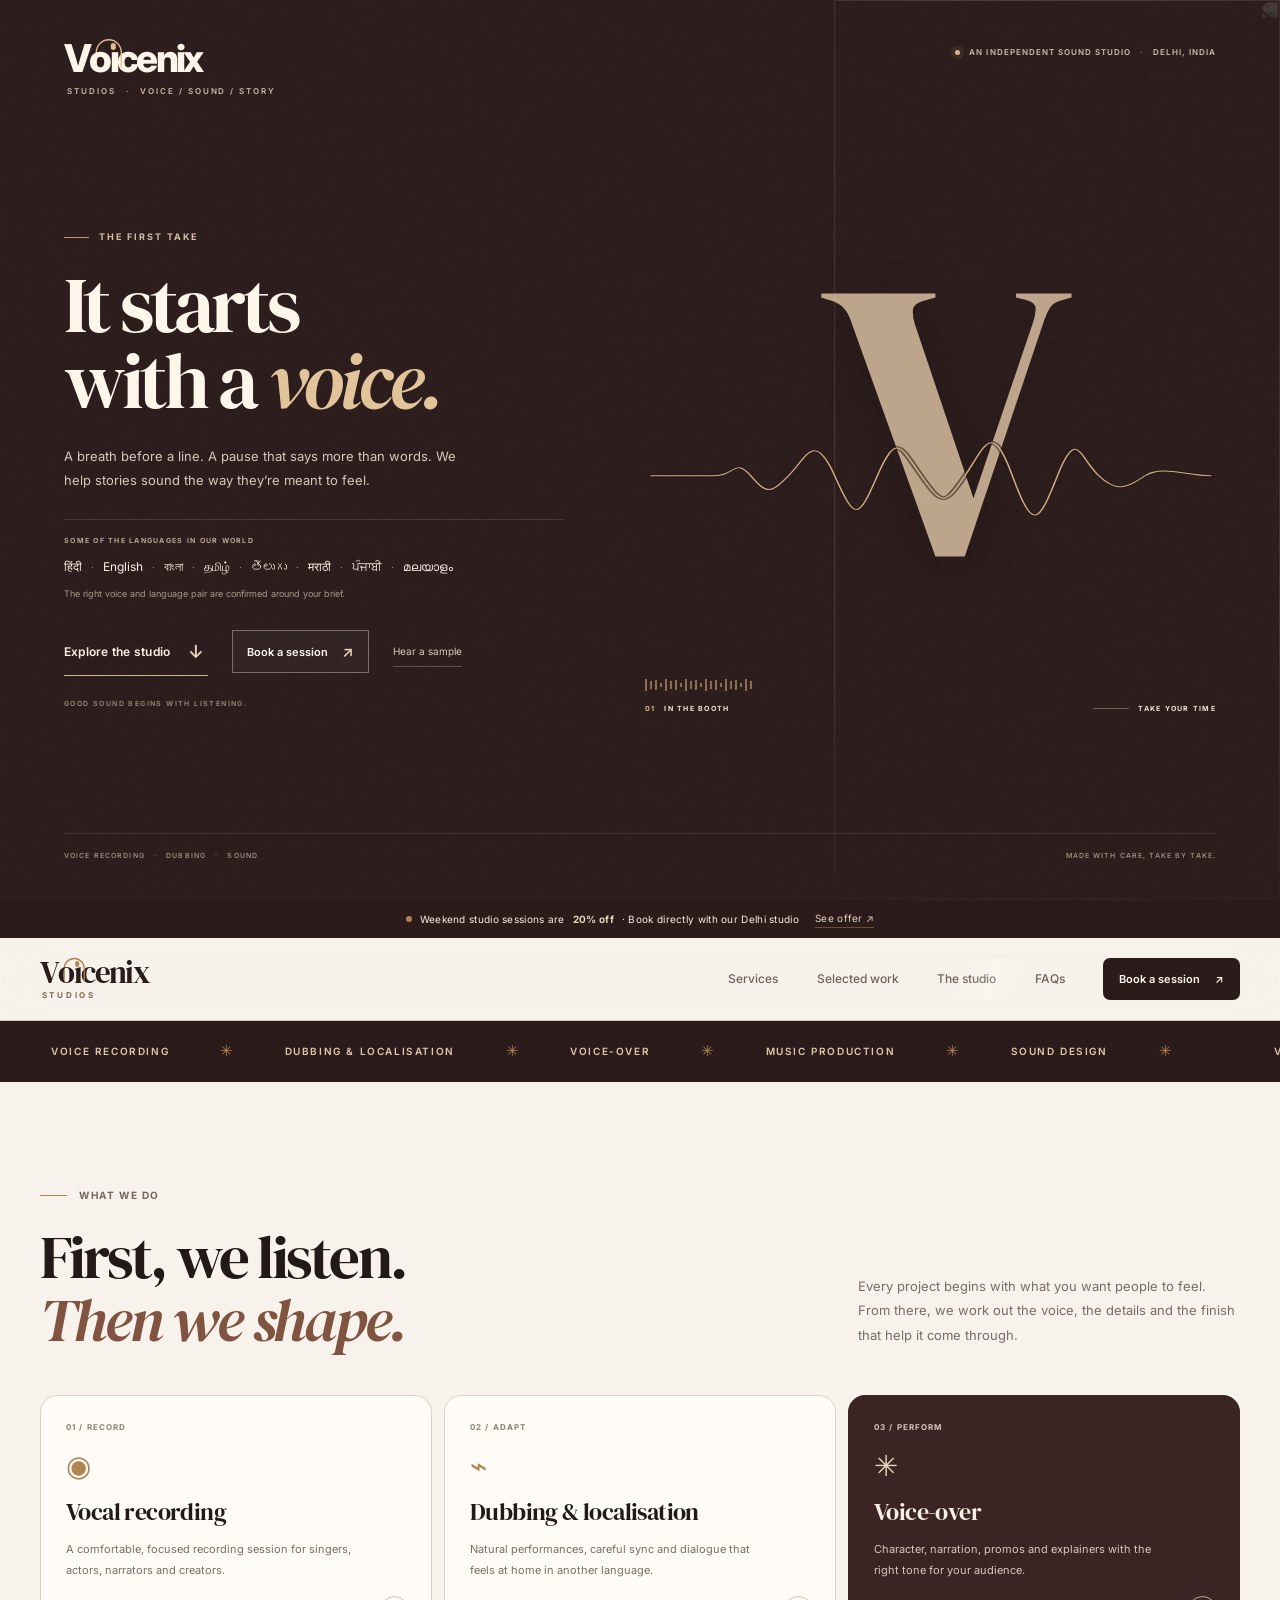
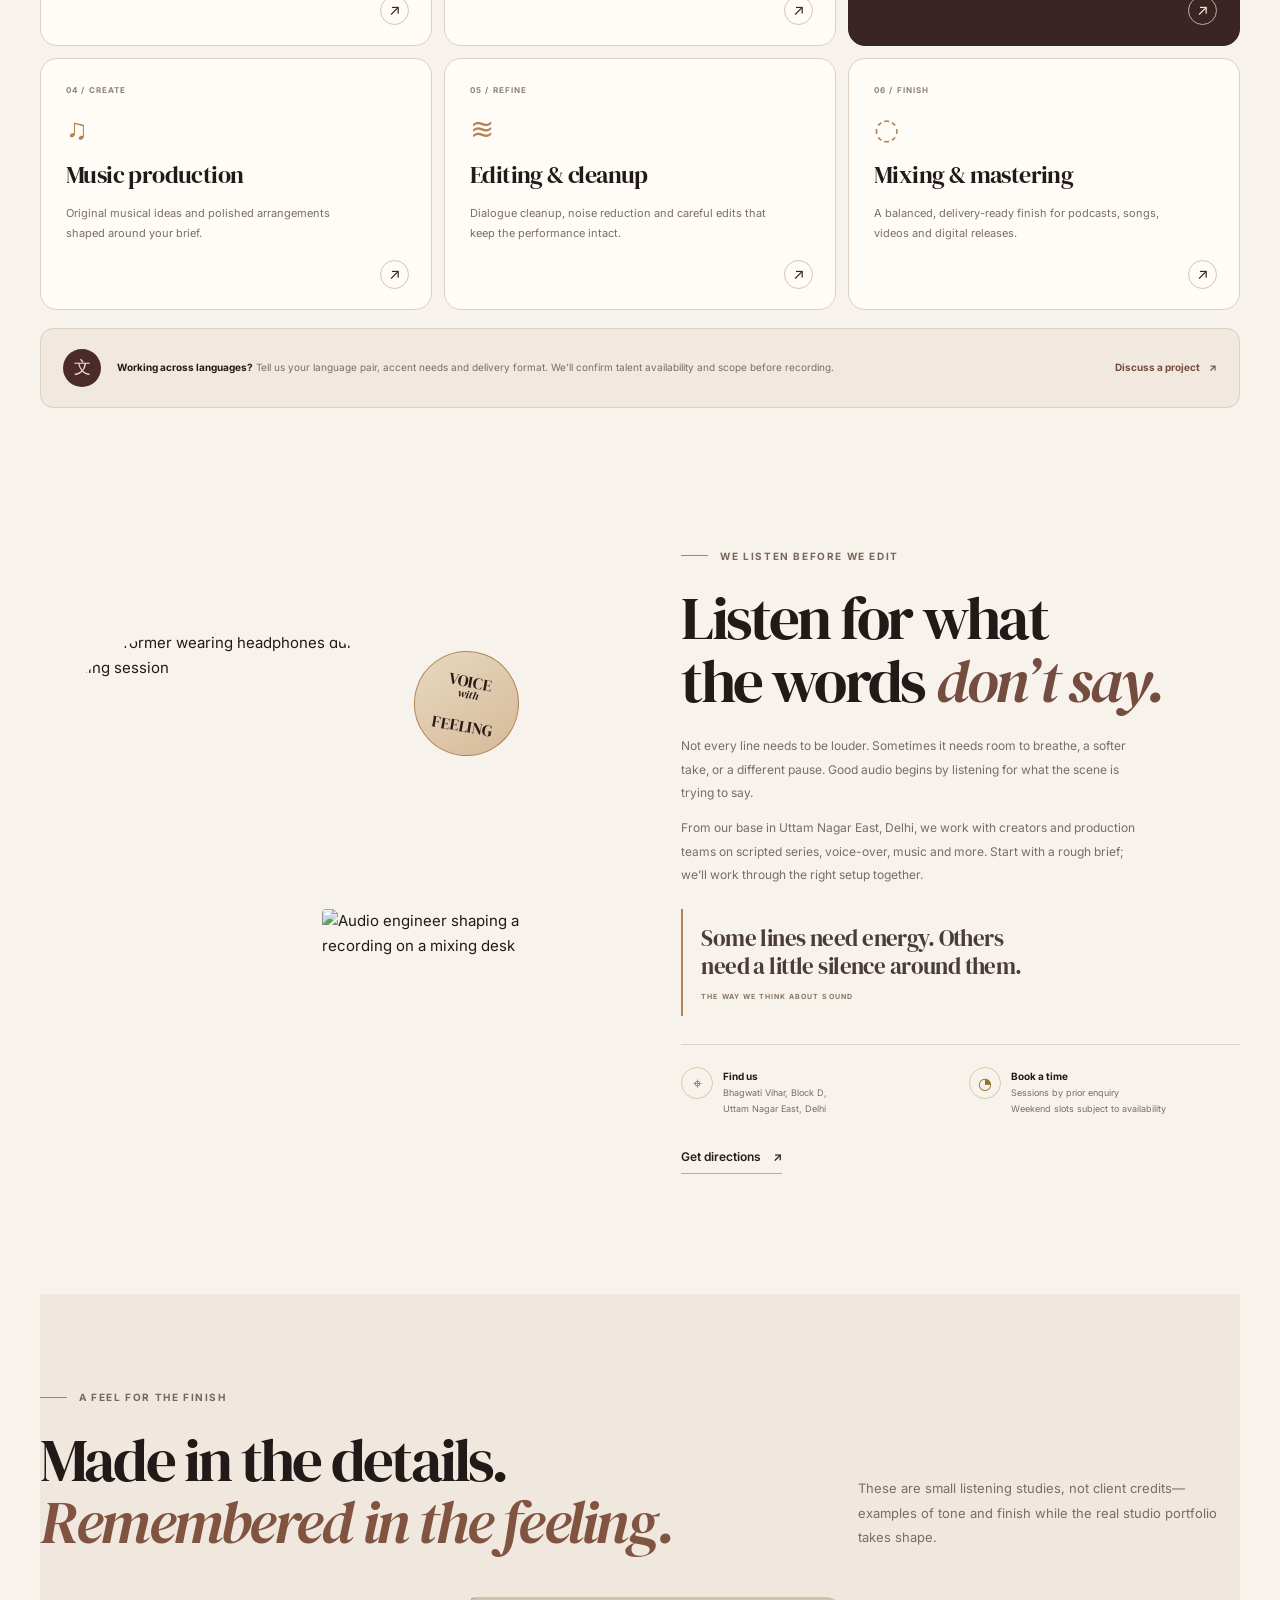
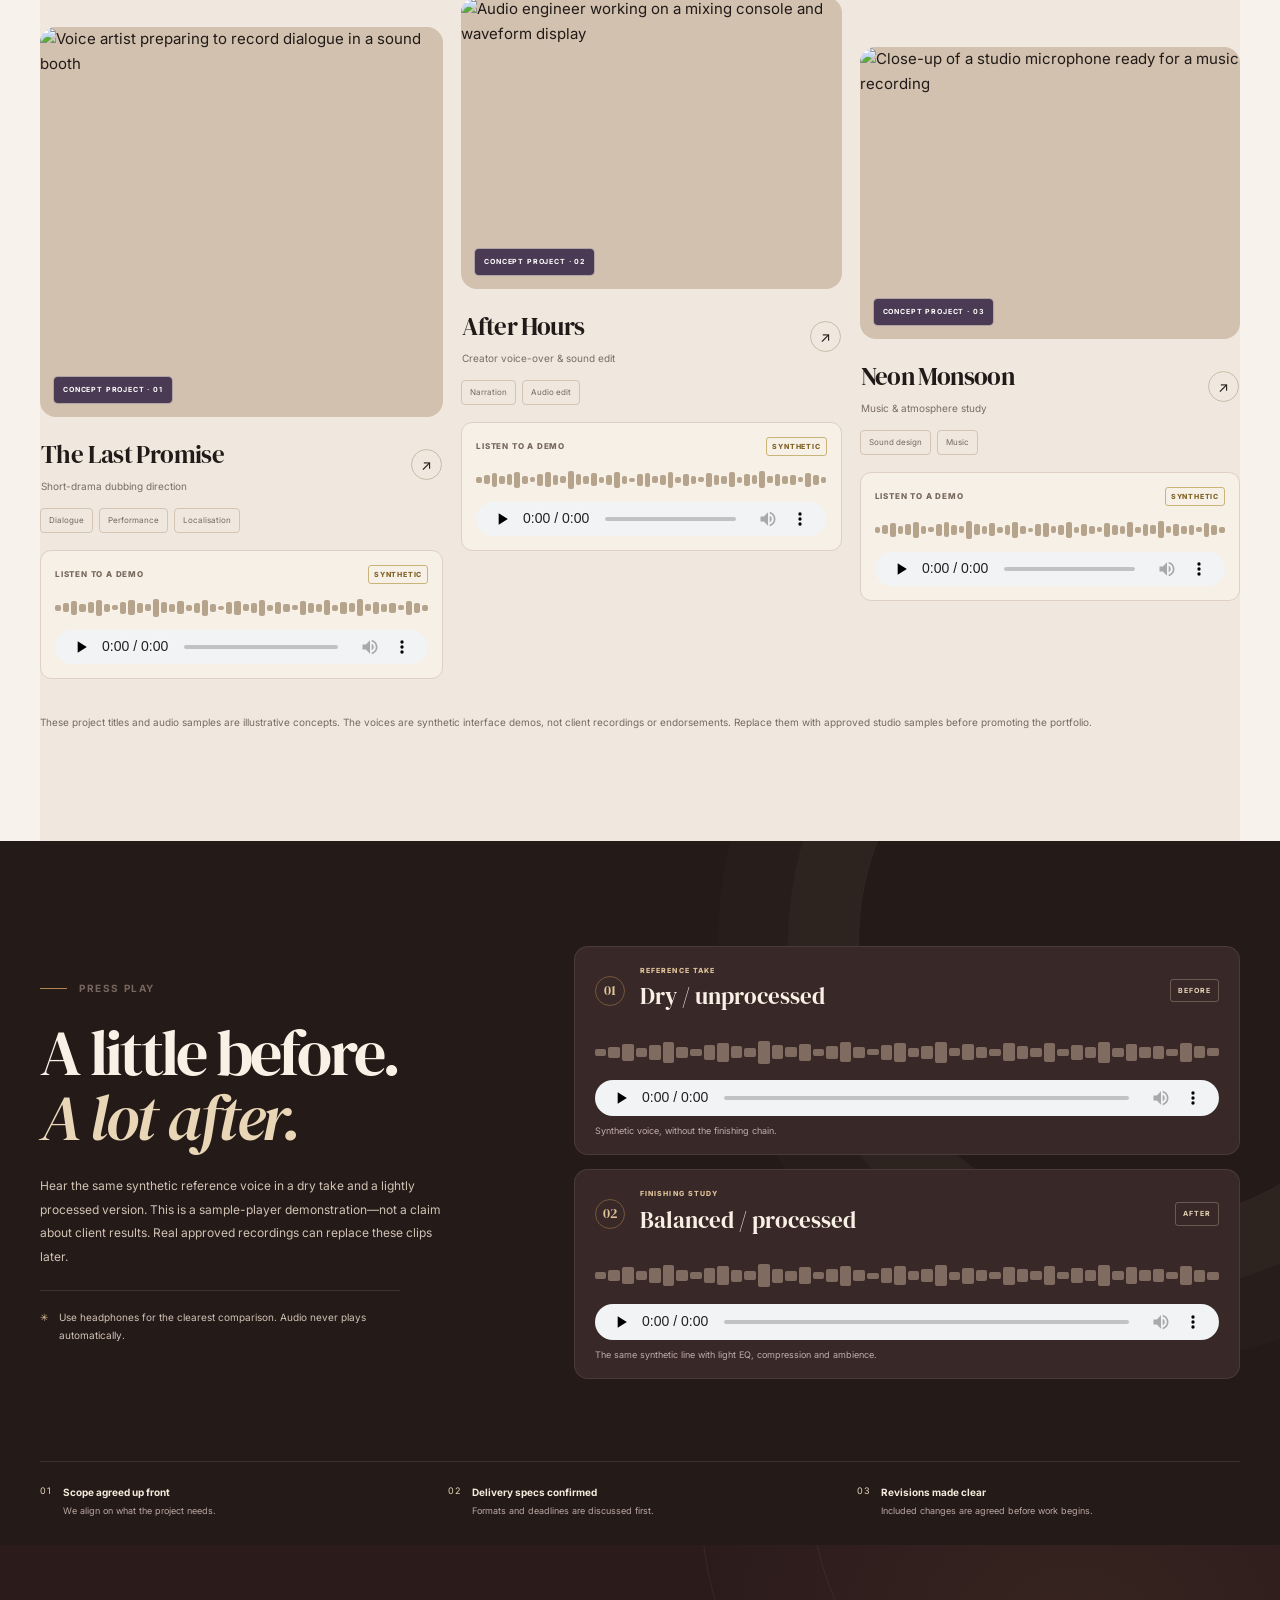
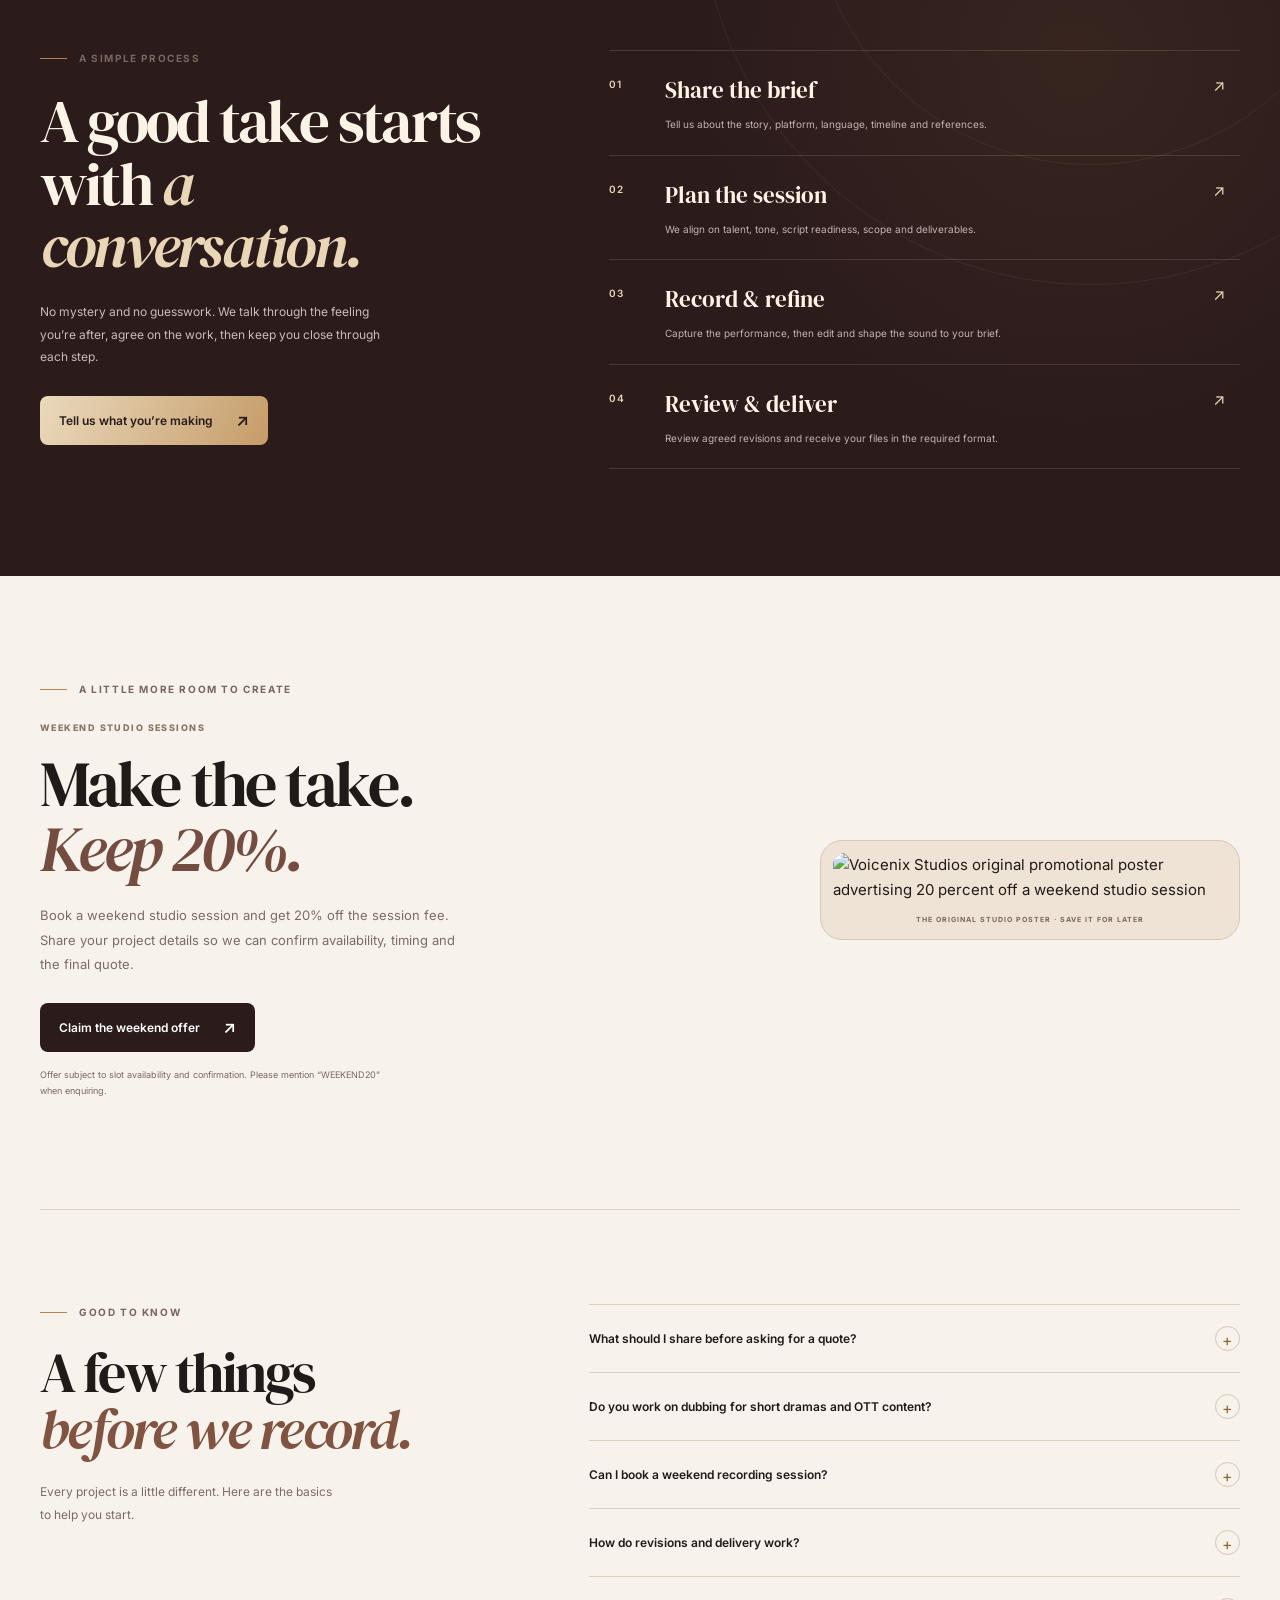
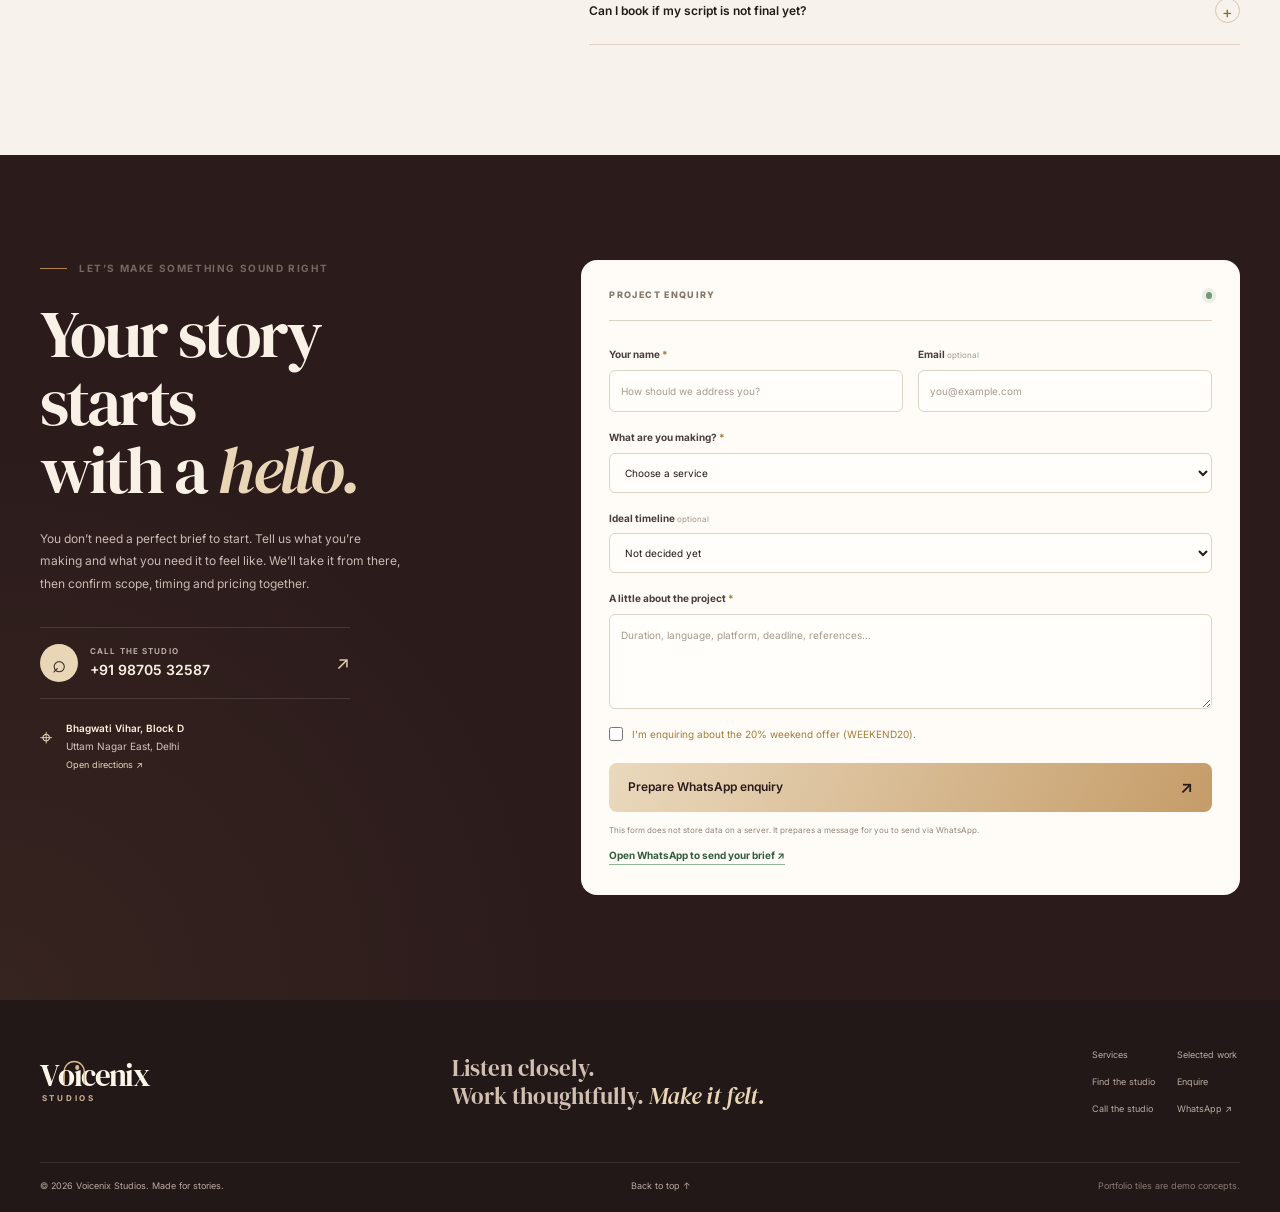
==== index.html @ 30c55c7d "Add files via upload" ====
<!doctype html>
<html lang="en">
<head>
  <meta charset="utf-8">
  <meta name="viewport" content="width=device-width, initial-scale=1">
  <meta name="theme-color" content="#2b1b1b">
  <meta name="description" content="Voicenix Studios is a Delhi-based recording and sound studio for voice recording, dubbing, voice-over, music production and careful audio finishing.">
  <title>Voicenix Studios — Sound that feels true</title>
  <link rel="icon" type="image/svg+xml" href="assets/favicon.svg">
  <link rel="preconnect" href="https://fonts.googleapis.com">
  <link rel="preconnect" href="https://fonts.gstatic.com" crossorigin>
  <link href="https://fonts.googleapis.com/css2?family=DM+Serif+Display:ital@0;1&family=Inter:wght@300;400;500;600;700;800&display=swap" rel="stylesheet">
  <link rel="stylesheet" href="styles.css">
  <script src="script.js" defer></script>
</head>
<body>

  <a class="skip-link" href="#main">Skip to content</a>
  <section class="intro-gate opening-hero" id="opening" aria-labelledby="opening-title">
    <img class="opening-background-photo" src="assets/voice-talent.webp" alt="" aria-hidden="true" fetchpriority="high">
    <div class="opening-shade" aria-hidden="true"></div>
    <div class="opening-film-grain" aria-hidden="true"></div>

    <div class="opening-shell" id="intro-content">
      <header class="opening-topline">
        <a class="opening-brand" href="#opening" aria-label="Voicenix Studios home"><span class="wordmark" aria-hidden="true"><span class="wordmark-v">V</span><span class="wordmark-o">o<svg class="wordmark-headphones" viewBox="0 0 42 42" focusable="false"><path d="M10 25v-8a11 11 0 0 1 22 0v8M10 22v8M32 22v8"/></svg></span><span class="wordmark-i wordmark-i-mic">ı</span><span>c</span><span>e</span><span>n</span><span class="wordmark-i">i</span><span>x</span></span><span class="opening-brand-sub">STUDIOS <i>·</i> VOICE / SOUND / STORY</span></a>
        <p class="opening-location"><span aria-hidden="true"></span> AN INDEPENDENT SOUND STUDIO <b>·</b> DELHI, INDIA</p>
      </header>

      <div class="opening-main">
        <div class="opening-copy">
          <p class="opening-overline"><span></span> THE FIRST TAKE</p>
          <h1 class="opening-title" id="opening-title">It starts<br>with a <em>voice.</em></h1>
          <p class="opening-description">A breath before a line. A pause that says more than words. We help stories sound the way they’re meant to feel.</p>

          <div class="opening-languages">
            <p class="opening-language-label">SOME OF THE LANGUAGES IN OUR WORLD</p>
            <div class="opening-language-list" aria-label="Illustrative languages; talent and language pairs are confirmed per project">
              <span>हिंदी</span><i>·</i><span>English</span><i>·</i><span>বাংলা</span><i>·</i><span>தமிழ்</span><i>·</i><span>తెలుగు</span><i>·</i><span>मराठी</span><i>·</i><span>ਪੰਜਾਬੀ</span><i>·</i><span>മലയാളം</span>
            </div>
            <p class="opening-language-note">The right voice and language pair are confirmed around your brief.</p>
          </div>

          <div class="opening-actions">
            <a class="opening-enter" href="#services">Explore the studio <span aria-hidden="true">↓</span></a>
            <a class="opening-book" href="#booking">Book a session <span aria-hidden="true">↗</span></a>
            <a class="opening-listen" href="#sound-lab">Hear a sample</a>
          </div>
          <p class="opening-signoff">GOOD SOUND BEGINS WITH LISTENING.</p>
        </div>

        <div class="opening-image-stage" aria-hidden="true">
          <div class="opening-monogram">V</div>
          <svg class="opening-soundline" viewBox="0 0 460 170" preserveAspectRatio="none" focusable="false">
            <path class="opening-wave-shadow" d="M0 86 C30 86 35 86 52 86 S69 62 82 86 S98 110 113 86 S134 26 151 86 S170 144 186 86 S205 48 222 86 S241 126 258 86 S280 13 297 86 S318 150 334 86 S352 62 368 86 S392 100 406 86 S440 86 460 86"/>
            <path class="opening-wave-draw" d="M0 86 C30 86 35 86 52 86 S69 62 82 86 S98 110 113 86 S134 26 151 86 S170 144 186 86 S205 48 222 86 S241 126 258 86 S280 13 297 86 S318 150 334 86 S352 62 368 86 S392 100 406 86 S440 86 460 86"/>
          </svg>
          <div class="opening-image-caption"><span>01</span><span>IN THE BOOTH</span><span class="opening-caption-rule"></span><span>TAKE YOUR TIME</span></div>
          <div class="opening-meter" aria-hidden="true"><i></i><i></i><i></i><i></i><i></i><i></i><i></i><i></i><i></i><i></i><i></i><i></i><i></i><i></i><i></i><i></i><i></i><i></i><i></i><i></i><i></i><i></i></div>
        </div>
      </div>
      <footer class="opening-footer"><span>VOICE RECORDING <b>·</b> DUBBING <b>·</b> SOUND</span><span class="opening-footer-note">MADE WITH CARE, TAKE BY TAKE.</span></footer>
    </div>
  </section>
  <div class="announcement-bar">
    <span class="announcement-dot" aria-hidden="true"></span>
    Weekend studio sessions are <strong>20% off</strong> · Book directly with our Delhi studio
    <a href="#weekend-offer">See offer <span aria-hidden="true">↗</span></a>
  </div>

  <header class="site-header" id="top">
    <div class="nav-wrap">
      <a class="brand brand-readable" href="#top" aria-label="Voicenix Studios home">
        <span class="wordmark" aria-hidden="true"><span class="wordmark-v">V</span><span class="wordmark-o">o<svg class="wordmark-headphones" viewBox="0 0 42 42" focusable="false"><path d="M10 25v-8a11 11 0 0 1 22 0v8M10 22v8M32 22v8"/></svg></span><span class="wordmark-i wordmark-i-mic">ı</span><span>c</span><span>e</span><span>n</span><span class="wordmark-i">i</span><span>x</span></span>
        <span class="brand-studios">STUDIOS</span>
      </a>
      <button class="menu-toggle" type="button" aria-label="Open navigation" aria-expanded="false" aria-controls="primary-nav">
        <span></span><span></span>
      </button>
      <nav class="primary-nav" id="primary-nav" aria-label="Main navigation">
        <a href="#services">Services</a>
        <a href="#work">Selected work</a>
        <a href="#studio">The studio</a>
        <a href="#faq">FAQs</a>
        <a class="nav-cta" href="#booking">Book a session <span aria-hidden="true">↗</span></a>
      </nav>
    </div>
  </header>

  <main id="main" tabindex="-1">
    <section class="service-strip" aria-label="Studio specialties">
      <div class="strip-track">
        <div class="strip-group"><span>VOICE RECORDING</span><b>✳</b><span>DUBBING & LOCALISATION</span><b>✳</b><span>VOICE-OVER</span><b>✳</b><span>MUSIC PRODUCTION</span><b>✳</b><span>SOUND DESIGN</span><b>✳</b></div>
        <div class="strip-group" aria-hidden="true"><span>VOICE RECORDING</span><b>✳</b><span>DUBBING & LOCALISATION</span><b>✳</b><span>VOICE-OVER</span><b>✳</b><span>MUSIC PRODUCTION</span><b>✳</b><span>SOUND DESIGN</span><b>✳</b></div>
      </div>
    </section>

    <section class="section section-services" id="services">
      <div class="section-heading reveal">
        <p class="eyebrow"><span class="eyebrow-line"></span> WHAT WE DO</p>
        <div class="heading-row">
          <h2>First, we listen.<br><em>Then we shape.</em></h2>
          <p>Every project begins with what you want people to feel. From there, we work out the voice, the details and the finish that help it come through.</p>
        </div>
      </div>
      <div class="services-grid">
        <article class="service-card reveal">
          <span class="service-index">01 / RECORD</span><span class="service-glyph" aria-hidden="true">◉</span>
          <h3>Vocal recording</h3><p>A comfortable, focused recording session for singers, actors, narrators and creators.</p><a href="#booking" class="service-link" aria-label="Ask about vocal recording" data-service-select="Vocal recording">↗</a>
        </article>
        <article class="service-card reveal">
          <span class="service-index">02 / ADAPT</span><span class="service-glyph" aria-hidden="true">⌁</span>
          <h3>Dubbing & localisation</h3><p>Natural performances, careful sync and dialogue that feels at home in another language.</p><a href="#booking" class="service-link" aria-label="Ask about dubbing and localisation" data-service-select="Dubbing & localisation">↗</a>
        </article>
        <article class="service-card service-card-dark reveal">
          <span class="service-index">03 / PERFORM</span><span class="service-glyph" aria-hidden="true">✳</span>
          <h3>Voice-over</h3><p>Character, narration, promos and explainers with the right tone for your audience.</p><a href="#booking" class="service-link" aria-label="Ask about voice-over" data-service-select="Voice-over">↗</a>
        </article>
        <article class="service-card reveal">
          <span class="service-index">04 / CREATE</span><span class="service-glyph" aria-hidden="true">♫</span>
          <h3>Music production</h3><p>Original musical ideas and polished arrangements shaped around your brief.</p><a href="#booking" class="service-link" aria-label="Ask about music production" data-service-select="Music production">↗</a>
        </article>
        <article class="service-card reveal">
          <span class="service-index">05 / REFINE</span><span class="service-glyph" aria-hidden="true">≋</span>
          <h3>Editing & cleanup</h3><p>Dialogue cleanup, noise reduction and careful edits that keep the performance intact.</p><a href="#booking" class="service-link" aria-label="Ask about audio editing and cleanup" data-service-select="Audio editing & cleanup">↗</a>
        </article>
        <article class="service-card reveal">
          <span class="service-index">06 / FINISH</span><span class="service-glyph" aria-hidden="true">◌</span>
          <h3>Mixing & mastering</h3><p>A balanced, delivery-ready finish for podcasts, songs, videos and digital releases.</p><a href="#booking" class="service-link" aria-label="Ask about mixing and mastering" data-service-select="Mixing & mastering">↗</a>
        </article>
      </div>
      <div class="language-note reveal"><span class="language-icon" aria-hidden="true">文</span><p><strong>Working across languages?</strong> Tell us your language pair, accent needs and delivery format. We’ll confirm talent availability and scope before recording.</p><a href="#booking" data-service-select="Dubbing & localisation">Discuss a project <span aria-hidden="true">↗</span></a></div>
    </section>

    <section class="section studio-section" id="studio">
      <div class="studio-photos reveal">
        <img class="studio-photo-main" src="assets/voice-talent.webp" alt="Vocal performer wearing headphones during a recording session" loading="lazy">
        <img class="studio-photo-detail" src="assets/audio-engineering.webp" alt="Audio engineer shaping a recording on a mixing desk" loading="lazy">
        <span class="studio-stamp" aria-hidden="true">VOICE<br><i>with</i><br>FEELING</span>
      </div>
      <div class="studio-copy reveal reveal-delay">
        <p class="eyebrow"><span class="eyebrow-line"></span> WE LISTEN BEFORE WE EDIT</p>
        <h2>Listen for what<br>the words <em>don’t say.</em></h2>
        <p>Not every line needs to be louder. Sometimes it needs room to breathe, a softer take, or a different pause. Good audio begins by listening for what the scene is trying to say.</p>
        <p>From our base in Uttam Nagar East, Delhi, we work with creators and production teams on scripted series, voice-over, music and more. Start with a rough brief; we’ll work through the right setup together.</p>
        <blockquote class="studio-note"><p>Some lines need energy. Others need a little silence around them.</p><span>THE WAY WE THINK ABOUT SOUND</span></blockquote>
        <div class="studio-facts">
          <div><span class="fact-icon" aria-hidden="true">⌖</span><p><strong>Find us</strong><br>Bhagwati Vihar, Block D,<br>Uttam Nagar East, Delhi</p></div>
          <div><span class="fact-icon" aria-hidden="true">◔</span><p><strong>Book a time</strong><br>Sessions by prior enquiry<br>Weekend slots subject to availability</p></div>
        </div>
        <a class="text-link text-link-dark" href="https://www.google.com/maps/search/?api=1&query=Bhagwati%20Vihar%20Block%20D%20Uttam%20Nagar%20East%20Delhi" target="_blank" rel="noopener noreferrer">Get directions <span aria-hidden="true">↗</span></a>
      </div>
    </section>

    <section class="section work-section" id="work">
      <div class="section-heading reveal">
        <p class="eyebrow"><span class="eyebrow-line"></span> A FEEL FOR THE FINISH</p>
        <div class="heading-row">
          <h2>Made in the details.<br><em>Remembered in the feeling.</em></h2>
          <p>These are small listening studies, not client credits—examples of tone and finish while the real studio portfolio takes shape.</p>
        </div>
      </div>
      <div class="work-grid">
        <article class="work-card work-card-tall reveal">
          <div class="work-image"><img src="assets/voice-talent.webp" alt="Voice artist preparing to record dialogue in a sound booth" loading="lazy"><span class="work-type">CONCEPT PROJECT · 01</span></div>
          <div class="work-meta"><div><h3>The Last Promise</h3><p>Short-drama dubbing direction</p></div><span class="work-arrow" aria-hidden="true">↗</span></div>
          <div class="work-tags"><span>Dialogue</span><span>Performance</span><span>Localisation</span></div>
          <div class="work-listen"><div class="work-listen-label"><span>LISTEN TO A DEMO</span><span class="synthetic-tag">SYNTHETIC</span></div><div class="mini-waveform" aria-hidden="true"></div><audio controls preload="none" aria-label="Synthetic short-drama dialogue reference"><source src="assets/voice-demo-polished.mp3" type="audio/mpeg">Your browser does not support audio playback.</audio></div>
        </article>
        <article class="work-card reveal reveal-delay-small">
          <div class="work-image"><img src="assets/audio-engineering.webp" alt="Audio engineer working on a mixing console and waveform display" loading="lazy"><span class="work-type">CONCEPT PROJECT · 02</span></div>
          <div class="work-meta"><div><h3>After Hours</h3><p>Creator voice-over & sound edit</p></div><span class="work-arrow" aria-hidden="true">↗</span></div>
          <div class="work-tags"><span>Narration</span><span>Audio edit</span></div>
          <div class="work-listen"><div class="work-listen-label"><span>LISTEN TO A DEMO</span><span class="synthetic-tag">SYNTHETIC</span></div><div class="mini-waveform" aria-hidden="true"></div><audio controls preload="none" aria-label="Synthetic narrator reference"><source src="assets/narration-demo.mp3" type="audio/mpeg">Your browser does not support audio playback.</audio></div>
        </article>
        <article class="work-card reveal">
          <div class="work-image"><img src="assets/studio-mic.webp" alt="Close-up of a studio microphone ready for a music recording" loading="lazy"><span class="work-type">CONCEPT PROJECT · 03</span></div>
          <div class="work-meta"><div><h3>Neon Monsoon</h3><p>Music & atmosphere study</p></div><span class="work-arrow" aria-hidden="true">↗</span></div>
          <div class="work-tags"><span>Sound design</span><span>Music</span></div>
          <div class="work-listen"><div class="work-listen-label"><span>LISTEN TO A DEMO</span><span class="synthetic-tag">SYNTHETIC</span></div><div class="mini-waveform" aria-hidden="true"></div><audio controls preload="none" aria-label="Synthetic atmosphere voice reference"><source src="assets/atmosphere-demo.mp3" type="audio/mpeg">Your browser does not support audio playback.</audio></div>
        </article>
      </div>
      <p class="portfolio-footnote">These project titles and audio samples are illustrative concepts. The voices are synthetic interface demos, not client recordings or endorsements. Replace them with approved studio samples before promoting the portfolio.</p>
    </section>

    <section class="sound-lab-section" id="sound-lab" aria-labelledby="sound-lab-title">
      <div class="sound-lab-inner section-shell">
        <div class="sound-lab-intro reveal">
          <p class="eyebrow eyebrow-light"><span class="eyebrow-line"></span> PRESS PLAY</p>
          <h2 id="sound-lab-title">A little before.<br><em>A lot after.</em></h2>
          <p>Hear the same synthetic reference voice in a dry take and a lightly processed version. This is a sample-player demonstration—not a claim about client results. Real approved recordings can replace these clips later.</p>
          <div class="sound-lab-note"><span aria-hidden="true">✳</span><span>Use headphones for the clearest comparison. Audio never plays automatically.</span></div>
        </div>
        <div class="comparison-stack reveal reveal-delay">
          <article class="compare-card" data-audio-card>
            <div class="compare-card-head"><span class="compare-number">01</span><div><p class="compare-kicker">REFERENCE TAKE</p><h3>Dry / unprocessed</h3></div><span class="compare-state">BEFORE</span></div>
            <div class="comparison-waveform" aria-hidden="true"></div>
            <audio controls preload="none" data-visual-audio aria-label="Play dry synthetic voice reference"><source src="assets/voice-demo-raw.mp3" type="audio/mpeg">Your browser does not support audio playback.</audio>
            <p class="compare-caption">Synthetic voice, without the finishing chain.</p>
          </article>
          <article class="compare-card compare-card-finished" data-audio-card>
            <div class="compare-card-head"><span class="compare-number">02</span><div><p class="compare-kicker">FINISHING STUDY</p><h3>Balanced / processed</h3></div><span class="compare-state">AFTER</span></div>
            <div class="comparison-waveform" aria-hidden="true"></div>
            <audio controls preload="none" data-visual-audio aria-label="Play processed synthetic voice reference"><source src="assets/voice-demo-polished.mp3" type="audio/mpeg">Your browser does not support audio playback.</audio>
            <p class="compare-caption">The same synthetic line with light EQ, compression and ambience.</p>
          </article>
        </div>
      </div>
      <div class="sound-trust-row section-shell" aria-label="How we work">
        <div><span class="trust-mark" aria-hidden="true">01</span><p><strong>Scope agreed up front</strong><span>We align on what the project needs.</span></p></div>
        <div><span class="trust-mark" aria-hidden="true">02</span><p><strong>Delivery specs confirmed</strong><span>Formats and deadlines are discussed first.</span></p></div>
        <div><span class="trust-mark" aria-hidden="true">03</span><p><strong>Revisions made clear</strong><span>Included changes are agreed before work begins.</span></p></div>
      </div>
    </section>

    <section class="process-section" id="process">
      <div class="process-inner section-shell">
        <div class="process-intro reveal">
          <p class="eyebrow eyebrow-light"><span class="eyebrow-line"></span> A SIMPLE PROCESS</p>
          <h2>A good take starts<br>with <em>a conversation.</em></h2>
          <p>No mystery and no guesswork. We talk through the feeling you’re after, agree on the work, then keep you close through each step.</p>
          <a class="button button-gold" href="#booking">Tell us what you’re making <span aria-hidden="true">↗</span></a>
        </div>
        <div class="process-steps">
          <article class="process-step reveal"><span class="step-count">01</span><div><h3>Share the brief</h3><p>Tell us about the story, platform, language, timeline and references.</p></div><span class="step-mark" aria-hidden="true">↗</span></article>
          <article class="process-step reveal"><span class="step-count">02</span><div><h3>Plan the session</h3><p>We align on talent, tone, script readiness, scope and deliverables.</p></div><span class="step-mark" aria-hidden="true">↗</span></article>
          <article class="process-step reveal"><span class="step-count">03</span><div><h3>Record & refine</h3><p>Capture the performance, then edit and shape the sound to your brief.</p></div><span class="step-mark" aria-hidden="true">↗</span></article>
          <article class="process-step reveal"><span class="step-count">04</span><div><h3>Review & deliver</h3><p>Review agreed revisions and receive your files in the required format.</p></div><span class="step-mark" aria-hidden="true">↗</span></article>
        </div>
      </div>
      <div class="process-orbit orbit-one" aria-hidden="true"></div><div class="process-orbit orbit-two" aria-hidden="true"></div>
    </section>

    <section class="section offer-section" id="weekend-offer">
      <div class="offer-copy reveal">
        <p class="eyebrow"><span class="eyebrow-line"></span> A LITTLE MORE ROOM TO CREATE</p>
        <p class="offer-kicker">WEEKEND STUDIO SESSIONS</p>
        <h2>Make the take.<br><em>Keep 20%.</em></h2>
        <p>Book a weekend studio session and get 20% off the session fee. Share your project details so we can confirm availability, timing and the final quote.</p>
        <a class="button button-dark" href="#booking" data-weekend-offer>Claim the weekend offer <span aria-hidden="true">↗</span></a>
        <p class="offer-terms">Offer subject to slot availability and confirmation. Please mention “WEEKEND20” when enquiring.</p>
      </div>
      <div class="offer-art reveal reveal-delay">
        <img src="assets/weekend-offer-poster.jpg" alt="Voicenix Studios original promotional poster advertising 20 percent off a weekend studio session" loading="lazy">
        <span class="offer-image-caption">THE ORIGINAL STUDIO POSTER · SAVE IT FOR LATER</span>
      </div>
    </section>


    <section class="faq-section section" id="faq">
      <div class="faq-heading reveal"><p class="eyebrow"><span class="eyebrow-line"></span> GOOD TO KNOW</p><h2>A few things<br><em>before we record.</em></h2><p>Every project is a little different. Here are the basics to help you start.</p></div>
      <div class="faq-list reveal">
        <details><summary>What should I share before asking for a quote?<span class="faq-plus" aria-hidden="true">+</span></summary><p>Send your script or a rough duration, the kind of project, language or accent requirements, delivery deadline and any sound references you have. A rough brief is absolutely fine for the first conversation.</p></details>
        <details><summary>Do you work on dubbing for short dramas and OTT content?<span class="faq-plus" aria-hidden="true">+</span></summary><p>Short-drama and screen-content dubbing are part of the services this site is built around. Share the episode count, duration, language pair and sync requirements so we can confirm the right scope and talent.</p></details>
        <details><summary>Can I book a weekend recording session?<span class="faq-plus" aria-hidden="true">+</span></summary><p>Yes—enquiries are welcome. The 20% offer applies to confirmed weekend studio-session fees, subject to availability. Mention WEEKEND20 when you contact us.</p></details>
        <details><summary>How do revisions and delivery work?<span class="faq-plus" aria-hidden="true">+</span></summary><p>We’ll agree on deliverables, file formats and the included revision scope before work begins. Larger script changes or extra versions may require a revised quote.</p></details>
        <details><summary>Can I book if my script is not final yet?<span class="faq-plus" aria-hidden="true">+</span></summary><p>Of course. You can discuss your idea first. Before the actual recording, a locked or near-final script helps avoid retakes and keeps the project on schedule.</p></details>
      </div>
    </section>

    <section class="booking-section" id="booking">
      <div class="booking-inner section-shell">
        <div class="booking-copy reveal">
          <p class="eyebrow eyebrow-light"><span class="eyebrow-line"></span> LET’S MAKE SOMETHING SOUND RIGHT</p>
          <h2>Your story starts<br>with a <em>hello.</em></h2>
          <p>You don’t need a perfect brief to start. Tell us what you’re making and what you need it to feel like. We’ll take it from there, then confirm scope, timing and pricing together.</p>
          <a class="phone-link" href="tel:+919870532587"><span class="phone-icon" aria-hidden="true">⌕</span><span><small>CALL THE STUDIO</small><strong>+91 98705 32587</strong></span><span class="phone-arrow" aria-hidden="true">↗</span></a>
          <a class="booking-address" href="https://www.google.com/maps/search/?api=1&query=Bhagwati%20Vihar%20Block%20D%20Uttam%20Nagar%20East%20Delhi" target="_blank" rel="noopener noreferrer"><span aria-hidden="true">⌖</span><p><strong>Bhagwati Vihar, Block D</strong><br>Uttam Nagar East, Delhi<br><small>Open directions ↗</small></p></a>
        </div>
        <form class="booking-form reveal reveal-delay" id="booking-form">
          <div class="form-top"><span>PROJECT ENQUIRY</span><span class="form-dot" aria-hidden="true"></span></div>
          <div class="form-row">
            <label for="name">Your name <span>*</span><input id="name" name="name" autocomplete="name" required placeholder="How should we address you?"></label>
            <label for="email">Email <small>optional</small><input id="email" name="email" type="email" autocomplete="email" placeholder="you@example.com"></label>
          </div>
          <label for="service">What are you making? <span>*</span>
            <select id="service" name="service" required>
              <option value="" selected disabled>Choose a service</option>
              <option>Vocal recording</option><option>Dubbing & localisation</option><option>Voice-over</option><option>Music production</option><option>Audio editing & cleanup</option><option>Mixing & mastering</option><option>Something else</option>
            </select>
          </label>
          <div class="service-specific-fields" id="service-specific-fields" hidden>
            <p class="service-specific-heading" id="service-specific-heading">A few details to help us scope the work</p>
            <div class="service-specific-grid">
              <label for="extra-one"><span id="extra-one-label">Project detail</span> <small>optional</small><input id="extra-one" name="extraOne" autocomplete="off" placeholder="Add a little detail"></label>
              <label for="extra-two"><span id="extra-two-label">Project detail</span> <small>optional</small><input id="extra-two" name="extraTwo" autocomplete="off" placeholder="Add a little detail"></label>
              <label for="extra-three"><span id="extra-three-label">Project detail</span> <small>optional</small><input id="extra-three" name="extraThree" autocomplete="off" placeholder="Add a little detail"></label>
            </div>
          </div>
          <label for="deadline">Ideal timeline <small>optional</small>
            <select id="deadline" name="deadline"><option value="Not decided">Not decided yet</option><option>Within 48 hours</option><option>Within one week</option><option>Within one month</option><option>Flexible</option></select>
          </label>
          <label for="details">A little about the project <span>*</span><textarea id="details" name="details" required rows="4" placeholder="Duration, language, platform, deadline, references…"></textarea></label>
          <label class="offer-check" for="weekend20"><input type="checkbox" id="weekend20" name="weekend20"><span>I'm enquiring about the 20% weekend offer (WEEKEND20).</span></label>
          <button class="button button-gold form-submit" type="submit">Prepare WhatsApp enquiry <span aria-hidden="true">↗</span></button>
          <p class="form-note">This form does not store data on a server. It prepares a message for you to send via WhatsApp.</p>
          <p class="form-status" id="form-status" role="status" aria-live="polite"></p>
          <a class="whatsapp-followup" id="whatsapp-followup" href="#" target="_blank" rel="noopener noreferrer" hidden>Open WhatsApp to send your brief ↗</a>
        </form>
      </div>
    </section>
  </main>

  <footer class="site-footer">
    <div class="footer-main section-shell">
      <a class="brand brand-readable brand-footer" href="#top" aria-label="Voicenix Studios home">
        <span class="wordmark" aria-hidden="true"><span class="wordmark-v">V</span><span class="wordmark-o">o<svg class="wordmark-headphones" viewBox="0 0 42 42" focusable="false"><path d="M10 25v-8a11 11 0 0 1 22 0v8M10 22v8M32 22v8"/></svg></span><span class="wordmark-i wordmark-i-mic">ı</span><span>c</span><span>e</span><span>n</span><span class="wordmark-i">i</span><span>x</span></span>
        <span class="brand-studios">STUDIOS</span>
      </a>
      <p>Listen closely.<br>Work thoughtfully. <em>Make it felt.</em></p>
      <div class="footer-links"><a href="#services">Services</a><a href="#work">Selected work</a><a href="#studio">Find the studio</a><a href="#booking">Enquire</a><a href="tel:+919870532587">Call the studio</a><a href="https://wa.me/919870532587" target="_blank" rel="noopener noreferrer">WhatsApp ↗</a></div>
    </div>
    <div class="footer-bottom section-shell"><span>© <span id="year"></span> Voicenix Studios. Made for stories.</span><a href="#top">Back to top ↑</a><span class="footer-note">Portfolio tiles are demo concepts.</span></div>
  </footer>

  <div class="mobile-contact-bar" aria-label="Quick contact options">
    <a class="mobile-call" href="tel:+919870532587"><span aria-hidden="true">↗</span><span>Call</span></a>
    <a class="mobile-whatsapp" href="https://wa.me/919870532587?text=Hello%20Voicenix%20Studios!%20I%27d%20like%20to%20discuss%20a%20project." target="_blank" rel="noopener noreferrer"><span aria-hidden="true">✳</span><span>WhatsApp the studio</span><span aria-hidden="true">↗</span></a>
  </div>
</body>
</html>
---- styles.css ----
:root {
  --ink: #211a18;
  --ink-soft: #4b3c37;
  --burgundy: #2b1b1b;
  --burgundy-2: #462829;
  --gold: #b18451;
  --gold-bright: #e8d6b7;
  --violet: #b18451; /* retained as a legacy token for existing component rules */
  --violet-soft: #ddc6aa;
  --violet-deep: #754d40;
  --champagne: #e8d6b7;
  --cream: #f7f2eb;
  --paper: #fffbf6;
  --surface: #eee4da;
  --muted: #7a6d66;
  --line: #ded1c3;
  --font-body: "Inter", "Avenir Next", Avenir, sans-serif;
  --font-display: "DM Serif Display", Georgia, serif;
  --max: 1200px;
  --radius: 26px;
}
* { box-sizing: border-box; }
html { scroll-behavior: smooth; scroll-padding-top: 100px; }
body { margin: 0; color: var(--ink); background: var(--cream); font-family: var(--font-body); font-size: 15px; line-height: 1.65; -webkit-font-smoothing: antialiased; }
img { display: block; max-width: 100%; }
a { color: inherit; text-decoration: none; }
button, input, textarea, select { font: inherit; }
button, a { -webkit-tap-highlight-color: transparent; }
::selection { color: var(--ink); background: #e6cfac; }
.skip-link { position: absolute; z-index: 100; top: -80px; left: 16px; padding: 10px 14px; color: white; background: var(--burgundy); border-radius: 6px; }
.skip-link:focus { top: 10px; }
.section-shell, .section { width: min(var(--max), calc(100% - 72px)); margin-inline: auto; }
.announcement-bar { display: flex; min-height: 38px; align-items: center; justify-content: center; gap: 8px; padding: 7px 20px; color: #f7eee1; background: var(--burgundy); font-size: 10px; font-weight: 400; letter-spacing: .03em; text-align: center; }
.announcement-bar strong { color: var(--gold-bright); font-weight: 700; }
.announcement-bar a { margin-left: 8px; color: var(--gold-bright); border-bottom: 1px solid #b1845180; }
.announcement-dot, .live-dot, .form-dot { width: 6px; height: 6px; flex: 0 0 6px; background: var(--gold); border-radius: 50%; }
.site-header { position: sticky; z-index: 30; top: 0; border-bottom: 1px solid #d6cec2a6; background: #f7f2ebef; backdrop-filter: blur(18px); }
.nav-wrap { width: min(var(--max), calc(100% - 72px)); min-height: 82px; margin-inline: auto; display: flex; align-items: center; justify-content: space-between; gap: 30px; }
.brand { display: inline-flex; align-items: center; gap: 11px; flex: 0 0 auto; }
.brand-mark { position: relative; display: grid; width: 39px; height: 39px; place-items: center; border-radius: 13px; color: var(--gold-bright); background: var(--burgundy); font-family: var(--font-display); font-size: 27px; line-height: 1; }
.brand-mark span { position: absolute; right: 5px; bottom: 5px; color: #fff4d8; font-family: var(--font-body); font-size: 11px; font-weight: 800; }
.brand-name { display: flex; align-items: baseline; gap: 6px; font-family: var(--font-display); font-size: 24px; letter-spacing: -.035em; line-height: 1; }
.brand-name small { font-family: var(--font-body); font-size: 8px; font-weight: 700; letter-spacing: .2em; }
.primary-nav { display: flex; align-items: center; gap: clamp(20px, 3vw, 42px); }
.primary-nav > a:not(.nav-cta) { color: #665b5a; font-size: 12px; font-weight: 500; transition: color .2s; }
.primary-nav > a:not(.nav-cta):hover { color: var(--burgundy); }
.nav-cta { display: inline-flex; align-items: center; gap: 15px; padding: 12px 16px; border-radius: 7px; color: #fff7ec; background: var(--burgundy); font-size: 11px; font-weight: 600; transition: transform .2s, background .2s; }
.nav-cta:hover, .button-dark:hover { transform: translateY(-2px); background: #5b3730; }
.menu-toggle { display: none; }
.hero { display: grid; grid-template-columns: .95fr 1.05fr; gap: clamp(35px, 7vw, 100px); align-items: center; padding-top: 83px; padding-bottom: 92px; }
.hero-copy { padding: 10px 0 0 2px; }
.eyebrow { display: flex; align-items: center; gap: 12px; margin: 0 0 23px; color: #77675d; font-size: 10px; font-weight: 700; letter-spacing: .16em; }
.eyebrow-line { display: inline-block; width: 27px; height: 1px; background: var(--gold); }
h1, h2, h3, p { margin-top: 0; }
h1, h2 { margin-bottom: 0; font-weight: 400; letter-spacing: -.045em; }
h1 { max-width: 660px; font-family: var(--font-display); font-size: clamp(48px, 5.7vw, 78px); line-height: .99; }
h1 em, h2 em { color: #754d40; font-weight: 400; }
.hero-intro { max-width: 475px; margin: 28px 0 0; color: #746b67; font-size: 14px; line-height: 1.9; }
.hero-actions { display: flex; flex-wrap: wrap; align-items: center; gap: 24px; margin-top: 31px; }
.button { min-height: 49px; display: inline-flex; justify-content: center; align-items: center; gap: 23px; padding: 13px 19px; border: 0; border-radius: 8px; font-size: 12px; font-weight: 600; cursor: pointer; transition: transform .2s, background .2s, color .2s; }
.button-dark { color: white; background: var(--burgundy); }
.button-dark span, .button-gold span { font-size: 17px; line-height: 1; }
.text-link { display: inline-flex; align-items: center; gap: 12px; color: #675b56; font-size: 12px; font-weight: 600; border-bottom: 1px solid #b9ab9c; padding: 8px 0 6px; transition: gap .2s, color .2s; }
.text-link:hover { gap: 18px; color: var(--burgundy); }
.hero-proof { display: flex; align-items: center; gap: 13px; margin-top: 54px; padding-top: 21px; border-top: 1px solid var(--line); }
.proof-symbol { display: grid; width: 38px; height: 38px; flex: 0 0 38px; place-items: center; border: 1px solid #d7c9aa; border-radius: 50%; color: #754d40; font-size: 18px; }
.hero-proof p { margin: 0; font-size: 11px; line-height: 1.7; }
.hero-proof strong { font-size: 11px; font-weight: 700; }
.hero-proof p span { color: var(--muted); font-size: 10px; }
.hero-visual { position: relative; min-height: 500px; height: clamp(450px, 49vw, 625px); overflow: hidden; border-radius: 190px 190px 21px 21px; background: var(--burgundy); }
.hero-photo { width: 100%; height: 100%; object-fit: cover; object-position: center; }
.image-grain { position: absolute; inset: 0; background: linear-gradient(180deg, #1c0e0c00 45%, #241318b8 100%); pointer-events: none; }
.hero-image-label { position: absolute; right: 25px; bottom: 23px; left: 25px; display: flex; align-items: center; gap: 8px; color: #fff6e9; font-size: 8px; font-weight: 600; letter-spacing: .16em; }
.hero-image-label .live-dot { background: var(--gold-bright); box-shadow: 0 0 0 4px #b1845128; }
.label-rule { width: 26px; height: 1px; margin-left: auto; background: #f0dfc480; }
.hero-offer-chip { position: absolute; top: 27px; left: -4px; display: flex; align-items: center; gap: 12px; padding: 14px 17px; border: 1px solid #fff6e2a3; border-radius: 0 14px 14px 0; color: var(--ink); background: #f0e6dc; }
.chip-star { font-size: 26px; color: #8c6549; }
.hero-offer-chip strong, .hero-offer-chip small { display: block; line-height: 1.35; }
.hero-offer-chip strong { font-size: 12px; letter-spacing: .02em; }
.hero-offer-chip small { font-size: 8px; letter-spacing: .11em; }
.hero-number { position: absolute; bottom: 56px; right: 26px; color: #f7edda; font-family: var(--font-display); font-size: 22px; }
.hero-number span { color: #e6d7c2a1; font-family: var(--font-body); font-size: 10px; }
.service-strip { overflow: hidden; padding: 18px 0; color: #ddc6aa; background: var(--burgundy); }
.strip-track { display: flex; width: max-content; align-items: center; justify-content: center; gap: clamp(27px, 4vw, 60px); min-width: 100%; padding: 0 26px; white-space: nowrap; }
.strip-track span { font-size: 10px; font-weight: 600; letter-spacing: .16em; }
.strip-track b { color: #ddc6aa; font-size: 15px; font-weight: 400; }
.section { padding-top: 105px; padding-bottom: 110px; }
.section-heading { margin-bottom: 43px; }
.heading-row { display: flex; align-items: end; justify-content: space-between; gap: 45px; }
h2 { font-family: var(--font-display); font-size: clamp(42px, 4.8vw, 62px); line-height: 1.02; }
.heading-row > p { max-width: 380px; margin: 0 2px 4px 0; color: var(--muted); font-size: 13px; line-height: 1.9; }
.services-grid { display: grid; grid-template-columns: repeat(3, minmax(0,1fr)); gap: 12px; }
.service-card { position: relative; min-height: 245px; padding: 25px 25px 24px; border: 1px solid var(--line); border-radius: 17px; background: #fffbf6; transition: border-color .2s, transform .2s; }
.service-card:hover { transform: translateY(-3px); border-color: #ad8056; }
.service-index { color: #8d8178; font-size: 8px; font-weight: 700; letter-spacing: .14em; }
.service-glyph { display: block; margin: 18px 0 11px; color: #a57945; font-family: var(--font-display); font-size: 29px; line-height: 1; }
.service-card h3 { margin: 0 0 8px; font-family: var(--font-display); font-size: 24px; font-weight: 400; letter-spacing: -.025em; }
.service-card p { max-width: 300px; margin-bottom: 16px; color: var(--muted); font-size: 11px; line-height: 1.85; }
.service-link { position: absolute; right: 22px; bottom: 20px; display: grid; width: 29px; height: 29px; place-items: center; border: 1px solid #ded1c3; border-radius: 50%; color: var(--burgundy); font-size: 15px; transition: background .2s, color .2s; }
.service-link:hover { color: white; background: var(--burgundy); }
.service-card-dark { color: #f8f0e0; border-color: var(--burgundy); background: var(--burgundy); }
.service-card-dark .service-index, .service-card-dark p { color: #d7c7bf; }
.service-card-dark .service-glyph { color: var(--gold-bright); }
.service-card-dark .service-link { color: #f7ebd4; border-color: #c3ad9a; }
.service-card-dark .service-link:hover { color: var(--burgundy); background: var(--gold-bright); }
.language-note { display: flex; align-items: center; gap: 16px; margin-top: 18px; padding: 20px 22px; border: 1px solid var(--line); border-radius: 13px; background: #f1e7dbb8; }
.language-icon { display: grid; width: 38px; height: 38px; flex: 0 0 38px; place-items: center; border-radius: 50%; color: var(--gold); background: var(--burgundy); font-size: 17px; }
.language-note p { flex: 1; margin: 0; color: var(--muted); font-size: 10px; line-height: 1.75; }
.language-note p strong { color: var(--ink); }
.language-note > a { flex: 0 0 auto; color: #916747; font-size: 10px; font-weight: 700; }
.language-note > a span { margin-left: 7px; }
.work-section { padding-top: 95px; background: #f0e7de; }
.work-grid { display: grid; grid-template-columns: 1.06fr 1fr 1fr; align-items: start; gap: 18px; }
.work-card { min-width: 0; }
.work-card-tall { margin-top: 30px; }
.work-card-tall .work-image { height: 390px; }
.work-card:not(.work-card-tall) .work-image { height: 292px; }
.work-card:nth-child(3) { margin-top: 50px; }
.work-image { position: relative; overflow: hidden; border-radius: 16px; background: #d1c1ae; }
.work-image img { width: 100%; height: 100%; object-fit: cover; transition: transform .65s cubic-bezier(.2,.65,.3,1); }
.work-card:hover .work-image img { transform: scale(1.04); }
.work-type { position: absolute; bottom: 13px; left: 13px; padding: 7px 9px; border: 1px solid #fff7e68c; border-radius: 5px; color: white; background: #27151db8; font-size: 7px; font-weight: 700; letter-spacing: .12em; backdrop-filter: blur(10px); }
.work-meta { display: flex; align-items: center; justify-content: space-between; gap: 14px; padding: 17px 1px 0; }
.work-meta h3 { margin: 0 0 3px; font-family: var(--font-display); font-size: 25px; font-weight: 400; letter-spacing: -.025em; }
.work-meta p { margin: 0; color: var(--muted); font-size: 10px; }
.work-arrow { display: grid; width: 31px; height: 31px; flex: 0 0 31px; place-items: center; border: 1px solid #c8bca9; border-radius: 50%; font-size: 14px; }
.work-tags { display: flex; flex-wrap: wrap; gap: 6px; padding-top: 13px; }
.work-tags span { padding: 5px 8px; border: 1px solid #d8c9bb; border-radius: 4px; color: #756861; font-size: 8px; }
.portfolio-footnote { margin: 35px 0 0; color: #8a7c71; font-size: 10px; }
.process-section { position: relative; overflow: hidden; color: #f7eee3; background: var(--burgundy); }
.process-inner { position: relative; z-index: 2; display: grid; grid-template-columns: .85fr 1.15fr; gap: clamp(45px, 8vw, 120px); padding-top: 105px; padding-bottom: 107px; }
.eyebrow-light { color: #d7c3ad; }
.process-intro h2 { color: #fbf3e5; }
.process-intro h2 em { color: var(--gold-bright); }
.process-intro > p:not(.eyebrow) { max-width: 350px; margin: 23px 0 27px; color: #cbbab6; font-size: 12px; line-height: 1.9; }
.button-gold { color: #2a1b1d; background: var(--gold-bright); }
.button-gold:hover { transform: translateY(-2px); background: #e9d4b5; }
.process-steps { border-top: 1px solid #f4e4d124; }
.process-step { display: grid; grid-template-columns: 44px 1fr 27px; align-items: start; gap: 12px; padding: 21px 0; border-bottom: 1px solid #f4e4d124; }
.step-count { padding-top: 4px; color: var(--gold-bright); font-size: 10px; font-weight: 600; letter-spacing: .08em; }
.process-step h3 { margin: 0 0 5px; color: #fff4e5; font-family: var(--font-display); font-size: 23px; font-weight: 400; }
.process-step p { max-width: 380px; margin: 0; color: #c3b2af; font-size: 10px; line-height: 1.85; }
.step-mark { color: #b18451; font-size: 16px; }
.process-orbit { position: absolute; border: 1px solid #e2c77a12; border-radius: 50%; pointer-events: none; }
.orbit-one { width: 560px; height: 560px; top: -340px; right: -90px; }
.orbit-two { width: 780px; height: 780px; top: -440px; right: -200px; }
.offer-section { display: grid; grid-template-columns: 1fr .8fr; align-items: center; gap: clamp(40px, 7vw, 96px); }
.offer-kicker { margin: 0 0 15px; color: #887666; font-size: 9px; font-weight: 800; letter-spacing: .16em; }
.offer-copy h2 { font-size: clamp(49px, 5vw, 65px); }
.offer-copy > p:not(.eyebrow):not(.offer-kicker):not(.offer-terms) { max-width: 430px; margin: 22px 0 26px; color: var(--muted); font-size: 13px; line-height: 1.9; }
.offer-terms { max-width: 360px; margin: 15px 0 0; color: #887d74; font-size: 9px; line-height: 1.8; }
.offer-art { position: relative; max-width: 420px; justify-self: end; padding: 12px; border: 1px solid #d4c9e9; border-radius: 22px; background: #ebe2fa; }
.offer-art img { width: 100%; max-height: 520px; object-fit: contain; border-radius: 12px; }
.offer-image-caption { display: block; padding: 11px 5px 2px; color: #79695a; font-size: 7px; font-weight: 700; letter-spacing: .14em; text-align: center; }
.studio-section { display: grid; grid-template-columns: .97fr 1.03fr; gap: clamp(50px, 9vw, 120px); align-items: center; padding-top: 30px; padding-bottom: 120px; }
.studio-photos { position: relative; min-height: 460px; }
.studio-photo-main { width: 75%; height: 410px; border-radius: 150px 150px 18px 18px; object-fit: cover; }
.studio-photo-detail { position: absolute; right: 0; bottom: 0; width: 48%; height: 190px; border: 8px solid var(--cream); border-radius: 12px; object-fit: cover; }
.studio-stamp { position: absolute; right: 9%; top: 20px; display: grid; width: 105px; height: 105px; place-content: center; border: 1px solid #b18451; border-radius: 50%; color: #3f2b28; background: var(--gold-bright); font-family: var(--font-display); font-size: 16px; line-height: 1.05; text-align: center; transform: rotate(10deg); }
.studio-stamp i { font-size: 11px; }
.studio-copy h2 { margin-bottom: 22px; }
.studio-copy > p:not(.eyebrow) { max-width: 460px; color: var(--muted); font-size: 12px; line-height: 1.95; }
.studio-facts { display: grid; grid-template-columns: 1fr 1fr; gap: 17px; margin: 28px 0 22px; padding-top: 22px; border-top: 1px solid var(--line); }
.studio-facts > div { display: flex; gap: 10px; align-items: start; }
.fact-icon { display: grid; width: 32px; height: 32px; flex: 0 0 32px; place-items: center; border: 1px solid #d8c9ac; border-radius: 50%; color: #94712d; font-size: 16px; }
.studio-facts p { margin: 0; color: var(--muted); font-size: 9px; line-height: 1.8; }
.studio-facts strong { color: var(--ink); font-size: 10px; }
.text-link-dark { color: var(--burgundy); }
.faq-section { display: grid; grid-template-columns: .8fr 1.2fr; gap: clamp(45px, 9vw, 120px); padding-top: 94px; padding-bottom: 110px; border-top: 1px solid var(--line); }
.faq-heading h2 { font-size: clamp(43px, 4.4vw, 56px); }
.faq-heading > p:last-child { max-width: 300px; margin-top: 23px; color: var(--muted); font-size: 12px; line-height: 1.9; }
.faq-list { border-top: 1px solid var(--line); }
.faq-list details { border-bottom: 1px solid var(--line); }
.faq-list summary { display: flex; align-items: center; justify-content: space-between; gap: 20px; padding: 21px 0; cursor: pointer; list-style: none; font-size: 12px; font-weight: 600; }
.faq-list summary::-webkit-details-marker { display: none; }
.faq-plus { display: grid; width: 25px; height: 25px; flex: 0 0 25px; place-items: center; border: 1px solid #d6c7b0; border-radius: 50%; color: #8a6a2d; font-size: 16px; font-weight: 400; transition: transform .2s; }
.faq-list details[open] .faq-plus { transform: rotate(45deg); }
.faq-list details p { max-width: 620px; margin: -3px 35px 21px 0; color: var(--muted); font-size: 11px; line-height: 1.9; }
.booking-section { overflow: hidden; color: #fbf2e4; background: var(--burgundy); }
.booking-inner { display: grid; grid-template-columns: .8fr 1.2fr; gap: clamp(45px, 8vw, 120px); align-items: start; padding-top: 105px; padding-bottom: 105px; }
.booking-copy h2 { color: #faf1e6; font-size: clamp(48px, 5.2vw, 68px); }
.booking-copy h2 em { color: var(--gold-bright); }
.booking-copy > p:not(.eyebrow) { max-width: 360px; margin: 24px 0 31px; color: #cbb9b4; font-size: 12px; line-height: 1.9; }
.phone-link { display: flex; align-items: center; gap: 12px; max-width: 310px; padding: 16px 0; border-top: 1px solid #ffffff20; border-bottom: 1px solid #ffffff20; }
.phone-icon { display: grid; width: 38px; height: 38px; flex: 0 0 38px; place-items: center; border-radius: 50%; color: var(--burgundy); background: var(--gold-bright); font-size: 24px; }
.phone-link small, .phone-link strong { display: block; line-height: 1.65; }
.phone-link small { color: #cbb9b4; font-size: 8px; font-weight: 600; letter-spacing: .14em; }
.phone-link strong { font-size: 14px; font-weight: 600; }
.phone-arrow { margin-left: auto; color: var(--gold-bright); font-size: 18px; }
.booking-address { display: flex; align-items: start; gap: 14px; margin-top: 20px; color: #d7c3bd; }
.booking-address > span { color: var(--gold-bright); font-size: 22px; }
.booking-address p { margin: 0; font-size: 10px; line-height: 1.8; }
.booking-form { padding: 27px; border: 1px solid #f2e7d329; border-radius: 16px; color: var(--ink); background: var(--paper); }
.form-top { display: flex; align-items: center; justify-content: space-between; margin-bottom: 25px; padding-bottom: 17px; border-bottom: 1px solid var(--line); color: #85766a; font-size: 9px; font-weight: 800; letter-spacing: .15em; }
.form-dot { width: 7px; height: 7px; background: #72977a; box-shadow: 0 0 0 4px #72977a20; }
.form-row { display: grid; grid-template-columns: 1fr 1fr; gap: 15px; }
.booking-form label { display: block; margin-bottom: 17px; color: #4b3f3c; font-size: 10px; font-weight: 700; }
.booking-form label > span { color: #a37c39; }
.booking-form label small { color: #a0968b; font-size: 8px; font-weight: 400; }
.booking-form input:not([type="checkbox"]), .booking-form select, .booking-form textarea { display: block; width: 100%; margin-top: 7px; padding: 12px 11px; border: 1px solid #ddd4c6; border-radius: 6px; outline: none; color: var(--ink); background: #fffefa; font-size: 10px; font-weight: 400; transition: border-color .2s, box-shadow .2s; }
.booking-form input:focus, .booking-form select:focus, .booking-form textarea:focus { border-color: #b08c45; box-shadow: 0 0 0 3px #b1845120; }
.booking-form input::placeholder, .booking-form textarea::placeholder { color: #a59a8e; }
.booking-form textarea { min-height: 95px; resize: vertical; }
.offer-check { display: flex !important; align-items: start; gap: 9px; margin: 0 0 20px !important; color: #766a60 !important; font-weight: 400 !important; line-height: 1.7; }
.offer-check input { width: 14px; height: 14px; flex: 0 0 14px; margin: 1px 0 0; accent-color: var(--burgundy); }
.form-submit { width: 100%; justify-content: space-between; }
.form-note { margin: 12px 0 0; color: #91857b; font-size: 8px; line-height: 1.7; }
.form-status { margin: 0; padding-top: 0; color: #335c3f; font-size: 10px; line-height: 1.7; }
.form-status:not(:empty) { padding-top: 12px; }
.whatsapp-followup { display: inline-block; margin-top: 10px; color: #315e3e; font-size: 10px; font-weight: 700; border-bottom: 1px solid #8fb69a; }
.site-footer { color: #f9f0e1; background: #211817; }
.footer-main { display: grid; grid-template-columns: 1fr 1fr 1fr; align-items: center; gap: 35px; padding-top: 48px; padding-bottom: 45px; }
.brand-footer .brand-mark { color: var(--burgundy); background: var(--gold-bright); }
.brand-footer .brand-mark span { color: #2b1b20; }
.brand-footer .brand-name { color: #fff2df; }
.footer-main > p { margin: 0; color: #d1bfb2; font-family: var(--font-display); font-size: 23px; line-height: 1.25; }
.footer-main > p em { color: var(--gold-bright); font-weight: 400; }
.footer-links { display: grid; grid-template-columns: 1fr 1fr; gap: 12px 22px; justify-self: end; }
.footer-links a, .footer-bottom { color: #bcaaa2; font-size: 9px; }
.footer-links a:hover, .footer-bottom a:hover { color: var(--gold-bright); }
.footer-bottom { display: flex; align-items: center; justify-content: space-between; gap: 20px; padding-top: 16px; padding-bottom: 18px; border-top: 1px solid #ffffff18; }
.footer-note { color: #897973; }
/* Fail-open defaults: content is always visible when JavaScript is missing or broken. */
.reveal { opacity: 1; transform: none; transition: opacity .65s ease, transform .65s ease; }
.js-enabled .reveal:not(.is-visible) { opacity: 0; transform: translateY(16px); }
.js-enabled .reveal.is-visible { opacity: 1; transform: translateY(0); }
.reveal-delay { transition-delay: .12s; }
.reveal-delay-small { transition-delay: .07s; }
@media (prefers-reduced-motion: reduce) { html { scroll-behavior: auto; } *, *::before, *::after { animation-duration: .01ms !important; animation-iteration-count: 1 !important; transition-duration: .01ms !important; } .reveal { opacity: 1; transform: none; } }
@media (max-width: 980px) {
  .section-shell, .section, .nav-wrap { width: min(100% - 48px, var(--max)); }
  .primary-nav { gap: 17px; }
  .primary-nav > a:not(.nav-cta) { font-size: 11px; }
  .hero { gap: 36px; padding-top: 65px; padding-bottom: 75px; }
  .hero-visual { min-height: 420px; height: 49vw; }
  h1 { font-size: clamp(47px, 6.5vw, 66px); }
  .service-card { padding: 22px 19px; }
  .service-card h3 { font-size: 21px; }
  .offer-section { gap: 44px; }
  .process-inner, .booking-inner { gap: 50px; }
}
@media (max-width: 760px) {
  .announcement-bar { font-size: 9px; flex-wrap: wrap; gap: 5px; }
  .nav-wrap { min-height: 71px; }
  .brand-name { font-size: 22px; }
  .menu-toggle { display: flex; width: 42px; height: 42px; flex-direction: column; justify-content: center; align-items: center; gap: 6px; border: 1px solid var(--line); border-radius: 50%; background: transparent; cursor: pointer; }
  .menu-toggle span { display: block; width: 16px; height: 1.5px; background: var(--burgundy); transition: transform .2s; }
  .menu-toggle[aria-expanded="true"] span:first-child { transform: translateY(3.75px) rotate(45deg); }
  .menu-toggle[aria-expanded="true"] span:last-child { transform: translateY(-3.75px) rotate(-45deg); }
  .primary-nav { position: absolute; top: calc(100% - 1px); right: 0; left: 0; display: none; align-items: stretch; flex-direction: column; gap: 0; padding: 9px 24px 22px; border-bottom: 1px solid var(--line); background: var(--cream); }
  .primary-nav.is-open { display: flex; }
  .primary-nav > a:not(.nav-cta) { padding: 12px 0; border-bottom: 1px solid var(--line); font-size: 12px; }
  .nav-cta { justify-content: space-between; margin-top: 13px; }
  .hero { grid-template-columns: 1fr; gap: 39px; padding-top: 55px; padding-bottom: 58px; }
  h1 { font-size: clamp(52px, 11vw, 78px); }
  .hero-intro { max-width: 520px; font-size: 13px; }
  .hero-proof { margin-top: 35px; }
  .hero-visual { width: min(100%, 530px); height: min(115vw, 610px); min-height: 380px; justify-self: center; border-radius: 160px 160px 18px 18px; }
  .hero-offer-chip { top: 20px; }
  .section { padding-top: 76px; padding-bottom: 80px; }
  .section-heading { margin-bottom: 30px; }
  .heading-row { align-items: start; flex-direction: column; gap: 17px; }
  .heading-row > p { max-width: 550px; }
  .services-grid { grid-template-columns: repeat(2, minmax(0,1fr)); }
  .service-card { min-height: 225px; }
  .service-card h3 { font-size: 23px; }
  .language-note { align-items: start; flex-wrap: wrap; }
  .language-note p { min-width: calc(100% - 60px); }
  .language-note > a { margin-left: 54px; }
  .work-grid { grid-template-columns: 1fr 1fr; gap: 25px 14px; }
  .work-card-tall { margin-top: 0; }
  .work-card-tall .work-image, .work-card:not(.work-card-tall) .work-image { height: 280px; }
  .work-card:nth-child(3) { margin-top: 0; }
  .work-card:nth-child(3) { grid-column: 1 / -1; width: calc(50% - 7px); }
  .work-card:nth-child(3) .work-image { height: 290px; }
  .process-inner { grid-template-columns: 1fr; gap: 38px; padding-top: 80px; padding-bottom: 80px; }
  .process-intro > p:not(.eyebrow) { max-width: 520px; }
  .offer-section { grid-template-columns: 1fr; gap: 35px; }
  .offer-art { width: min(100%, 440px); justify-self: center; }
  .offer-art img { max-height: none; }
  .studio-section { grid-template-columns: 1fr; gap: 40px; padding-top: 20px; padding-bottom: 80px; }
  .studio-photos { width: min(100%, 550px); }
  .studio-photo-main { height: 430px; }
  .studio-copy > p:not(.eyebrow) { max-width: 620px; }
  .faq-section { grid-template-columns: 1fr; gap: 30px; padding-top: 76px; padding-bottom: 80px; }
  .faq-heading > p:last-child { margin-top: 15px; }
  .booking-inner { grid-template-columns: 1fr; gap: 40px; padding-top: 80px; padding-bottom: 80px; }
  .booking-copy > p:not(.eyebrow) { max-width: 540px; }
  .booking-form { width: min(100%, 600px); }
  .footer-main { grid-template-columns: 1fr 1fr; gap: 28px; }
  .footer-main > p { justify-self: end; font-size: 20px; }
  .footer-links { grid-column: 1 / -1; justify-self: start; grid-template-columns: repeat(4, auto); gap: 20px; }
}
@media (max-width: 480px) {
  .section-shell, .section, .nav-wrap { width: calc(100% - 36px); }
  .announcement-bar { padding: 8px 15px; line-height: 1.6; }
  .announcement-bar a { margin-left: 2px; }
  .hero { padding-top: 43px; }
  .eyebrow { margin-bottom: 17px; font-size: 9px; }
  h1 { font-size: clamp(47px, 12vw, 59px); }
  h2 { font-size: 45px; }
  .hero-actions { gap: 16px; }
  .button { min-height: 46px; gap: 16px; padding: 12px 15px; }
  .hero-visual { min-height: 350px; height: 108vw; border-radius: 125px 125px 15px 15px; }
  .hero-offer-chip { padding: 10px 12px; }
  .hero-offer-chip small { font-size: 7px; }
  .hero-image-label { right: 17px; bottom: 17px; left: 17px; font-size: 7px; }
  .hero-number { right: 17px; bottom: 46px; }
  .strip-track { gap: 23px; justify-content: flex-start; }
  .strip-track span { font-size: 9px; }
  .services-grid { grid-template-columns: 1fr; }
  .service-card { min-height: 200px; padding: 23px; }
  .service-glyph { margin-top: 14px; }
  .service-card p { max-width: 330px; }
  .work-grid { grid-template-columns: 1fr; }
  .work-card:nth-child(3) { grid-column: auto; width: 100%; }
  .work-card-tall .work-image, .work-card:not(.work-card-tall) .work-image, .work-card:nth-child(3) .work-image { height: 310px; }
  .portfolio-footnote { margin-top: 22px; }
  .process-step { grid-template-columns: 32px 1fr 22px; gap: 8px; }
  .process-step h3 { font-size: 22px; }
  .studio-photos { min-height: 360px; }
  .studio-photo-main { height: 340px; width: 80%; border-radius: 120px 120px 15px 15px; }
  .studio-photo-detail { width: 49%; height: 145px; border-width: 6px; }
  .studio-stamp { top: 12px; right: 3%; width: 83px; height: 83px; font-size: 13px; }
  .studio-facts { grid-template-columns: 1fr; }
  .faq-list summary { font-size: 11px; line-height: 1.6; }
  .booking-form { padding: 20px 16px; }
  .form-row { grid-template-columns: 1fr; gap: 0; }
  .footer-main { grid-template-columns: 1fr; }
  .footer-main > p { justify-self: start; }
  .footer-links { grid-template-columns: 1fr 1fr; gap: 12px 25px; }
  .footer-bottom { align-items: start; flex-wrap: wrap; gap: 10px 17px; }
  .footer-note { flex-basis: 100%; }
}


/* VOICENIX SIGNATURE EXPERIENCE — cinematic motion, audio UI, and mobile-first contact. */
.hero-visual { isolation: isolate; }
.hero-photo { position: relative; z-index: 0; transform: scale(1.045); animation: hero-drift 24s ease-in-out infinite alternate; will-change: transform; }
.hero-light-leak { position: absolute; z-index: 1; inset: -15%; pointer-events: none; opacity: .56; background: radial-gradient(ellipse at 68% 18%, #e0ac633d 0, transparent 36%), radial-gradient(ellipse at 12% 72%, #9d44502b 0, transparent 38%); mix-blend-mode: screen; animation: light-breathe 13s ease-in-out infinite alternate; }
.hero-waveform { position: absolute; z-index: 2; left: 26px; bottom: 67px; display: flex; align-items: center; gap: 3px; height: 28px; opacity: .88; pointer-events: none; }
.hero-waveform span { display: block; width: 2px; height: var(--bar-height, 40%); border-radius: 2px; background: #edcf80; transform-origin: center; animation: ambient-wave 2.6s ease-in-out infinite alternate; }
.hero-waveform span:nth-child(3n) { animation-delay: -.8s; }
.hero-waveform span:nth-child(4n) { animation-delay: -1.3s; }
.hero-image-label { z-index: 3; }
.hero-offer-chip { z-index: 3; }
.hero-number { z-index: 3; }
.hero-waveform span:nth-child(1) { --bar-height: 28%; }.hero-waveform span:nth-child(2) { --bar-height: 47%; }.hero-waveform span:nth-child(3) { --bar-height: 73%; }.hero-waveform span:nth-child(4) { --bar-height: 38%; }.hero-waveform span:nth-child(5) { --bar-height: 56%; }.hero-waveform span:nth-child(6) { --bar-height: 86%; }.hero-waveform span:nth-child(7) { --bar-height: 42%; }.hero-waveform span:nth-child(8) { --bar-height: 31%; }.hero-waveform span:nth-child(9) { --bar-height: 68%; }.hero-waveform span:nth-child(10) { --bar-height: 45%; }.hero-waveform span:nth-child(11) { --bar-height: 90%; }.hero-waveform span:nth-child(12) { --bar-height: 54%; }.hero-waveform span:nth-child(13) { --bar-height: 36%; }.hero-waveform span:nth-child(14) { --bar-height: 65%; }.hero-waveform span:nth-child(15) { --bar-height: 47%; }.hero-waveform span:nth-child(16) { --bar-height: 78%; }.hero-waveform span:nth-child(17) { --bar-height: 34%; }.hero-waveform span:nth-child(18) { --bar-height: 60%; }.hero-waveform span:nth-child(19) { --bar-height: 43%; }.hero-waveform span:nth-child(20) { --bar-height: 84%; }.hero-waveform span:nth-child(21) { --bar-height: 48%; }.hero-waveform span:nth-child(22) { --bar-height: 29%; }.hero-waveform span:nth-child(23) { --bar-height: 66%; }.hero-waveform span:nth-child(24) { --bar-height: 42%; }
@keyframes hero-drift { from { transform: scale(1.045) translate3d(-.5%, 0, 0); } to { transform: scale(1.105) translate3d(.5%, -1%, 0); } }
@keyframes light-breathe { from { transform: translate3d(-1.5%, 0, 0); opacity: .34; } to { transform: translate3d(1.5%, 1%, 0); opacity: .68; } }
@keyframes ambient-wave { from { transform: scaleY(.72); opacity: .7; } to { transform: scaleY(1.08); opacity: 1; } }
.primary-nav > a.is-active:not(.nav-cta) { color: var(--burgundy); }
.primary-nav > a.is-active:not(.nav-cta)::after { content: ""; display: block; height: 1px; width: 100%; margin-top: 3px; background: var(--gold); }
.service-card { display: flex; flex-direction: column; align-items: flex-start; }
.service-card p { padding-bottom: 25px; }
.service-card .service-link { z-index: 2; }
.work-listen { margin-top: 17px; padding: 14px; border: 1px solid #d6c9e9; border-radius: 11px; background: #f5f0fc; }
.work-listen-label { display: flex; justify-content: space-between; align-items: center; gap: 10px; margin-bottom: 8px; color: #77685c; font-size: 8px; font-weight: 800; letter-spacing: .1em; }
.synthetic-tag { padding: 3px 5px; border: 1px solid #c9b47a; border-radius: 3px; color: #806326; font-size: 7px; }
.mini-waveform, .comparison-waveform { display: flex; align-items: center; justify-content: space-between; gap: 2px; width: 100%; height: 31px; margin-bottom: 7px; overflow: hidden; }
.wave-bar { display: block; flex: 1 1 0; min-width: 1px; height: var(--bar-height, 30%); max-height: 100%; border-radius: 2px; background: #b6a38b; transition: background-color .16s ease; transform-origin: center; }
.wave-bar.is-played { background: var(--gold); }
.work-listen audio { display: block; width: 100%; height: 34px; }
.work-card.is-playing .wave-bar, .compare-card.is-playing .wave-bar { animation: audio-wave 680ms ease-in-out infinite alternate; animation-delay: var(--bar-delay, 0s); }
@keyframes audio-wave { from { transform: scaleY(.65); } to { transform: scaleY(1.08); } }
.sound-lab-section { position: relative; overflow: hidden; padding: 105px 0 0; color: #f7eee3; background: #211817; }
.sound-lab-section::before { content: ""; position: absolute; top: -180px; right: -140px; width: 560px; height: 560px; border: 1px solid #dfc77a13; border-radius: 50%; box-shadow: 0 0 0 70px #dfc77a08, 0 0 0 140px #dfc77a05; pointer-events: none; }
.sound-lab-inner { position: relative; z-index: 1; display: grid; grid-template-columns: .8fr 1.2fr; gap: clamp(40px, 7vw, 100px); align-items: center; padding-bottom: 82px; }
.sound-lab-intro h2 { color: #faf1e6; font-size: clamp(46px, 5vw, 64px); }
.sound-lab-intro h2 em { color: var(--gold-bright); }
.sound-lab-intro > p:not(.eyebrow) { max-width: 415px; margin: 24px 0 22px; color: #cfbdb6; font-size: 12px; line-height: 1.95; }
.sound-lab-note { display: flex; gap: 11px; align-items: flex-start; max-width: 360px; padding-top: 17px; border-top: 1px solid #fff2e31c; color: #d5c5b9; font-size: 10px; line-height: 1.8; }
.sound-lab-note > span:first-child { color: var(--gold-bright); }
.comparison-stack { display: grid; gap: 14px; }
.compare-card { padding: 18px 20px 15px; border: 1px solid #fff5e31e; border-radius: 14px; background: #2a2040; transition: border-color .22s, background .22s, transform .22s; }
.compare-card.is-playing { border-color: #d7b95c9c; background: #392751; }
.compare-card-finished { background: #302343; }
.compare-card-head { display: grid; grid-template-columns: 33px 1fr auto; align-items: center; gap: 12px; }
.compare-number { display: grid; width: 30px; height: 30px; place-items: center; border: 1px solid #b79a5a80; border-radius: 50%; color: var(--gold-bright); font-family: var(--font-display); font-size: 14px; }
.compare-kicker { margin: 0 0 2px; color: #c3a66b; font-size: 7px; font-weight: 800; letter-spacing: .16em; }
.compare-card h3 { margin: 0; color: #f9f0e5; font-family: var(--font-display); font-size: 23px; font-weight: 400; }
.compare-state { padding: 5px 7px; border: 1px solid #e7d39e45; border-radius: 3px; color: #dec986; font-size: 7px; font-weight: 700; letter-spacing: .14em; }
.comparison-waveform { height: 40px; margin: 16px 0 8px; }
.comparison-waveform .wave-bar { background: #765e60; }
.compare-card.is-playing .comparison-waveform .wave-bar.is-played, .compare-card .comparison-waveform .wave-bar.is-played { background: #d8b85d; }
.compare-card audio { display: block; width: 100%; height: 36px; accent-color: var(--gold-bright); }
.compare-caption { margin: 8px 0 0; color: #bfaeaa; font-size: 9px; }
.sound-trust-row { position: relative; z-index: 1; display: grid; grid-template-columns: repeat(3, 1fr); gap: 25px; padding-top: 22px; padding-bottom: 27px; border-top: 1px solid #fff2e31b; }
.sound-trust-row > div { display: flex; align-items: flex-start; gap: 11px; }
.trust-mark { color: var(--gold-bright); font-size: 9px; letter-spacing: .1em; }
.sound-trust-row p { display: grid; gap: 4px; margin: 0; }
.sound-trust-row strong { color: #f5eadb; font-size: 10px; }
.sound-trust-row p span { color: #bba8a2; font-size: 9px; line-height: 1.6; }
.service-specific-fields { margin: 3px 0 17px; padding: 15px; border: 1px solid #e0d4c2; border-radius: 8px; background: #f6f0e6; }
.service-specific-fields[hidden] { display: none !important; }
.service-specific-heading { margin: 0 0 12px; color: #6c594b; font-size: 10px; font-weight: 800; }
.service-specific-grid { display: grid; grid-template-columns: repeat(3, minmax(0, 1fr)); gap: 10px; }
.service-specific-grid label { min-width: 0; font-size: 9px; }
.service-specific-grid input { min-width: 0; }
.booking-address { transition: color .2s; }
.booking-address:hover { color: #fff5e5; }
.booking-address strong { color: #fff0df; font-weight: 600; }
.booking-address small { color: var(--gold-bright); font-size: 9px; }
.mobile-contact-bar { display: none; }
.button:focus-visible, .text-link:focus-visible, .service-link:focus-visible, .primary-nav a:focus-visible, .mobile-contact-bar a:focus-visible, .opening-enter:focus-visible, .opening-book:focus-visible, .opening-listen:focus-visible, audio:focus-visible, input:focus-visible, select:focus-visible, textarea:focus-visible { outline: 2px solid var(--gold); outline-offset: 4px; }
@media (max-width: 980px) {
  .sound-lab-inner { grid-template-columns: 1fr; gap: 35px; }
  .sound-lab-intro > p:not(.eyebrow) { max-width: 650px; }
  .comparison-stack { grid-template-columns: 1fr 1fr; align-items: stretch; }
  .compare-card { padding: 16px; }
  .compare-card-head { grid-template-columns: 30px 1fr; }
  .compare-state { grid-column: 2; justify-self: start; }
  .service-specific-grid { grid-template-columns: 1fr; gap: 0; }
}
@media (max-width: 760px) {
  body { padding-bottom: 76px; }
  .hero-photo { animation-duration: 30s; }
  .hero-waveform { left: 20px; bottom: 64px; }
  .work-grid { display: flex; align-items: stretch; gap: 14px; overflow-x: auto; margin-right: -24px; padding: 0 24px 17px 1px; scroll-snap-type: x mandatory; overscroll-behavior-x: contain; scrollbar-width: thin; scrollbar-color: #b6a3ee transparent; }
  .work-card, .work-card-tall, .work-card:nth-child(3) { flex: 0 0 min(82%, 360px); width: auto; margin-top: 0; scroll-snap-align: start; }
  .work-card-tall .work-image, .work-card:not(.work-card-tall) .work-image, .work-card:nth-child(3) .work-image { height: 285px; }
  .sound-lab-section { padding-top: 78px; }
  .sound-lab-inner { padding-bottom: 55px; }
  .comparison-stack { grid-template-columns: 1fr; }
  .compare-card-head { grid-template-columns: 33px 1fr auto; }
  .compare-state { grid-column: auto; justify-self: auto; }
  .sound-trust-row { grid-template-columns: 1fr; gap: 17px; padding-top: 21px; padding-bottom: 25px; }
  .mobile-contact-bar { position: fixed; z-index: 40; right: 0; bottom: 0; left: 0; display: grid; grid-template-columns: .78fr 1.5fr; gap: 8px; padding: 10px 14px calc(10px + env(safe-area-inset-bottom)); border-top: 1px solid #d9cdbd; background: #f8f3eaf2; backdrop-filter: blur(18px); transition: transform .25s ease, opacity .25s ease; }
  .mobile-contact-bar a { min-height: 45px; display: flex; align-items: center; justify-content: center; gap: 8px; border-radius: 7px; font-size: 11px; font-weight: 700; }
  .mobile-call { border: 1px solid #cfc3e2; color: var(--burgundy); background: #fffaf1; }
  .mobile-whatsapp { color: #fff7e7; background: var(--burgundy); }
  .mobile-whatsapp span:first-child { color: var(--gold-bright); }
  .booking-in-view .mobile-contact-bar, .form-focus .mobile-contact-bar { transform: translateY(110%); opacity: 0; pointer-events: none; }
}
@media (max-width: 480px) {
  .sound-lab-section { padding-top: 68px; }
  .compare-card { padding: 14px; }
  .compare-card h3 { font-size: 21px; }
  .compare-card-head { gap: 9px; }
  .compare-state { padding: 4px 5px; font-size: 6px; }
  .sound-trust-row { gap: 15px; }
  .work-listen { padding: 12px; }
  .work-card, .work-card-tall, .work-card:nth-child(3) { flex-basis: 86%; }
  .mobile-contact-bar { padding-right: 12px; padding-left: 12px; }
}
@media (prefers-reduced-motion: reduce) {
  .hero-photo, .hero-light-leak, .hero-waveform span, .wave-bar { animation: none !important; }
  .hero-photo { transform: none; }
  .mobile-contact-bar { transition: none; }
}


/* VOICENIX — MIDNIGHT PLUM / ELECTRIC VIOLET / CHAMPAGNE SIGNATURE UPDATE */
html { scroll-padding-top: 104px; }
body { background: var(--cream); }
.announcement-bar { background: linear-gradient(100deg, #2b1b1b, #432626 58%, #2b1b1b); }
.site-header { background: #f8f5ffed; border-bottom-color: #ded1c3; }
.brand-mark { background: linear-gradient(145deg, #412626, #2b1b1b); box-shadow: inset 0 0 0 1px #c7afff20; transition: transform .35s cubic-bezier(.2,.8,.2,1), box-shadow .35s; }
.brand:hover .brand-mark { transform: rotate(-7deg) scale(1.04); box-shadow: 0 0 0 5px #b184511f; }
.brand-lockup { display: flex; flex-direction: column; align-items: flex-start; gap: 3px; line-height: 1; }
.wordmark { display: inline-flex; align-items: center; gap: 0; color: var(--ink); font-family: var(--font-body); font-size: 23px; font-weight: 800; letter-spacing: -.07em; line-height: 1; }
.wordmark > span:not(.wordmark-headphones):not(.wordmark-mic) { display: inline-block; }
.wordmark-headphones, .wordmark-mic { display: inline-grid; width: .76em; height: 1.14em; flex: 0 0 .76em; place-items: center; vertical-align: middle; }
.wordmark-headphones svg { width: 1em; height: 1em; overflow: visible; fill: none; stroke: var(--violet-deep); stroke-width: 2.2; stroke-linecap: round; stroke-linejoin: round; }
.wordmark-mic svg { width: .7em; height: 1em; overflow: visible; fill: none; stroke: var(--violet-deep); stroke-width: 2.1; stroke-linecap: round; stroke-linejoin: round; }
.brand-lockup small { align-self: flex-end; margin-right: 1px; color: #8a76bd; font-family: var(--font-body); font-size: 7px; font-weight: 800; letter-spacing: .31em; }
.brand-footer .wordmark { color: #fff8ff; }
.brand-footer .wordmark-headphones svg, .brand-footer .wordmark-mic svg { stroke: var(--gold-bright); }
.brand-footer .brand-lockup small { color: #cbb9ef; }
h1 em, h2 em { color: var(--violet-deep); }
.eyebrow-line { background: var(--gold); }
.button-dark, .nav-cta { background: linear-gradient(115deg, #2b1b1b, #4a2929); }
.button-dark:hover, .nav-cta:hover { background: linear-gradient(115deg, #563434, #654238); }
.button-gold { color: #2b1b1b; background: linear-gradient(120deg, #e9d9ff, #e8d6b7); }
.button-gold:hover { background: #e4cfb1; }
.strip-track { width: max-content; min-width: 0; gap: 0; justify-content: flex-start; padding: 0; animation: strip-drift 34s linear infinite; will-change: transform; }
.strip-group { display: flex; flex: 0 0 auto; align-items: center; gap: clamp(27px, 4vw, 60px); padding: 0 clamp(27px, 4vw, 60px); }
.service-strip:hover .strip-track { animation-play-state: paused; }
.strip-track b, .service-glyph { color: var(--gold); }
.work-section { background: #f0e7de; }
.service-card { background: #fffbf6; box-shadow: 0 0 0 0 #b1845100; }
.service-card:hover { border-color: #ad8056; box-shadow: 0 14px 34px #4326260b; }
.service-card-dark { background: linear-gradient(155deg, #422626, #2b1b1b); }
.service-link { border-color: #d8cdec; }
.language-note { background: #eee8f880; }
.language-note > a { color: var(--violet-deep); }
.process-section { background: radial-gradient(circle at 84% 18%, #76513a40, transparent 32%), var(--burgundy); }
.process-orbit { border-color: #d8b58a1a; }
.step-mark { color: var(--violet-soft); }
.offer-art { border-color: #d5c7ee; background: #eee8f8; }
.studio-stamp { color: #261b3c; background: linear-gradient(135deg, #f2e3c4, #e3d7ff); border-color: #bda6ff; }
.faq-list details[open] { border-color: #b6a1f4; }
.booking-section { background: radial-gradient(circle at 0% 100%, #76513a40, transparent 38%), var(--burgundy); }
.site-footer { background: #211817; }
.footer-bottom { border-top-color: #cbb6ff25; }
.hero-light-leak { background: radial-gradient(ellipse at 68% 18%, #dfc9a648 0, transparent 36%), radial-gradient(ellipse at 12% 72%, #9d76533b 0, transparent 38%); }
.hero-image-label .live-dot { background: #d6c1ff; box-shadow: 0 0 0 4px #b184512a; }
.hero-offer-chip { color: #2b2140; background: linear-gradient(115deg, #f1e4c5, #e8d8c7); border-color: #fff8ffb8; }
.chip-star { color: #946746; }
.offer-copy h2 em, .studio-copy h2 em { color: var(--violet-deep); }
.primary-nav > a.is-active:not(.nav-cta)::after { background: var(--violet); }
.service-card-dark .service-link:hover { color: #241a35; background: var(--violet-soft); }
.work-type { background: #27163bc9; }
.work-tags span { border-color: #d8c9bb; }
.work-listen { background: #f8f5ff; border-color: #ded1c3; }
.compare-card.is-playing { border-color: #d8b58a; background: #352647; }
.compare-card-finished { background: #352643; }
.comparison-waveform .wave-bar.is-played, .compare-card .comparison-waveform .wave-bar.is-played { background: #d8b58a; }
.sound-lab-section { background: radial-gradient(circle at 76% 14%, #4a2a674a, transparent 30%), #211817; }
.sound-lab-section::before { border-color: #c5a27c16; box-shadow: 0 0 0 70px #c5a27c0a, 0 0 0 140px #c5a27c07; }
.sound-lab-intro h2 em { color: #e0c39b; }
.sound-lab-note > span:first-child, .compare-kicker, .compare-number { color: #e0c39b; }
.compare-number { border-color: #b1845180; }
.compare-state { border-color: #e7d9ff45; color: #e4d9ff; }
.compare-card.is-playing .comparison-waveform .wave-bar.is-played, .compare-card .comparison-waveform .wave-bar.is-played { background: #e0c39b; }
.trust-mark { color: #e0c39b; }
.wave-bar.is-played { background: var(--gold); }
.form-submit, .intro-enter { position: relative; overflow: hidden; }
.button, .nav-cta, .service-link, .phone-link, .mobile-contact-bar a { transition-timing-function: cubic-bezier(.2,.75,.25,1); }
.button::after, .nav-cta::after, .intro-enter::after { content: ""; position: absolute; inset: 0; pointer-events: none; background: linear-gradient(110deg, transparent 24%, #ffffff35 50%, transparent 72%); transform: translateX(-130%); transition: transform .65s ease; }
.button:hover::after, .nav-cta:hover::after, .intro-enter:hover::after { transform: translateX(130%); }
.service-card { transform-style: preserve-3d; transition: border-color .25s, transform .35s cubic-bezier(.2,.75,.25,1), box-shadow .35s; }
.service-card .service-glyph { transition: transform .35s, color .35s; }
.service-card:hover .service-glyph { color: var(--violet-deep); transform: translateZ(12px) rotate(-7deg) scale(1.08); }
.work-arrow { transition: transform .25s, color .25s, border-color .25s; }
.work-card:hover .work-arrow { transform: rotate(45deg); color: var(--violet-deep); border-color: var(--violet); }
.process-step .step-mark { transition: transform .25s ease; }
.process-step:hover .step-mark { transform: translate(3px, -3px); }
.faq-list summary { transition: color .2s; }
.faq-list summary:hover { color: var(--violet-deep); }
.mobile-contact-bar { background: #f8f5fff2; border-top-color: #ded1c3; }
.mobile-whatsapp { background: linear-gradient(115deg, #2b1b1b, #4a2929); }

/* Legacy mascot intro styles removed; the human-led opening styles live at the end of this file. */
@media (max-width: 760px) { .strip-group { gap: 23px; padding-inline: 23px; } }
.site-entered .site-header { animation: header-enter .62s .05s both; }
.site-entered .hero-copy { animation: intro-rise .7s .1s both; }
.site-entered .hero-visual { animation: intro-rise .8s .18s both; }
.button, .nav-cta { position: relative; isolation: isolate; }


/* VOICENIX — HUMAN, ANALOGUE, EDITORIAL ART DIRECTION */
:root {
  --ink: #211a18;
  --ink-soft: #4b3c37;
  --burgundy: #2b1b1b;
  --burgundy-2: #462829;
  --gold: #b18451;
  --gold-bright: #e8d6b7;
  --violet: #b18451;
  --violet-soft: #ddc6aa;
  --violet-deep: #754d40;
  --champagne: #e8d6b7;
  --cream: #f7f2eb;
  --paper: #fffbf6;
  --surface: #eee4da;
  --muted: #7a6d66;
  --line: #ded1c3;
}
html { scroll-behavior: smooth; }
body { color: var(--ink); background: var(--cream); }
.announcement-bar { background: #2b1b1b; color: #f8eee2; }
.announcement-bar a { border-bottom-color: #b1845180; }
.site-header { background: #f7f2ebed; border-bottom-color: #d9cbbb; }
.primary-nav > a:not(.nav-cta) { color: #6e625b; }
.primary-nav > a:not(.nav-cta):hover { color: #2b1b1b; }
.nav-cta, .button-dark { background: #2b1b1b; }
.nav-cta:hover, .button-dark:hover { background: #563532; }
.button-gold { color: #291b1b; background: linear-gradient(115deg, #ead9bd, #c59c68); }
.button-gold:hover { background: #f0dfc4; }
h1 em, h2 em { color: #805441; }
.eyebrow { color: #77675e; }
.eyebrow-line { background: #b18451; }
.hero-visual { border-radius: 180px 180px 4px 4px; }
.hero-photo { filter: saturate(.86) contrast(1.02); }
.hero-light-leak { background: radial-gradient(ellipse at 68% 18%, #e0bf9340 0, transparent 36%), radial-gradient(ellipse at 12% 72%, #9d60451c 0, transparent 38%); }
.hero-image-label .live-dot { background: #e8d6b7; box-shadow: 0 0 0 4px #e8d6b71f; }
.hero-offer-chip { color: #2b1b1b; background: #f1e5d1; border-color: #fff7eaa8; }
.chip-star { color: #8a6040; }
.service-strip { color: #e0c9aa; background: #2b1b1b; }
.strip-track b, .service-glyph { color: #b18451; }
.work-section { background: #f0e7de; }
.service-card { background: #fffbf6; border-color: #ded1c3; box-shadow: none; }
.service-card:hover { border-color: #b18451; box-shadow: 0 10px 26px #39221a0b; }
.service-card-dark { color: #f8efe4; background: #3a2524; border-color: #3a2524; }
.service-link { color: #352321; border-color: #d6c3b1; }
.service-link:hover { background: #3a2524; color: #fff6e8; }
.language-note { border-color: #ded1c3; background: #f1e8df; }
.language-icon { color: #f1e3cf; background: #4a2b29; }
.language-note > a { color: #754d40; }
.sound-lab-section { background: #241a18; }
.sound-lab-section::before { border-color: #e8d6b712; box-shadow: 0 0 0 70px #e8d6b707, 0 0 0 140px #e8d6b704; }
.sound-lab-intro h2 em { color: #e8d6b7; }
.sound-lab-note, .sound-lab-intro > p:not(.eyebrow) { color: #d1c2b4; }
.sound-lab-note > span:first-child, .compare-kicker, .compare-number { color: #dfc29a; }
.compare-card, .compare-card-finished { background: #382827; border-color: #f5eadd18; }
.compare-card.is-playing { background: #4a302d; border-color: #c59d6a; }
.compare-state { color: #e8d6b7; border-color: #e8d6b74a; }
.comparison-waveform .wave-bar { background: #806b60; }
.comparison-waveform .wave-bar.is-played { background: #d8b58a; }
.process-section { background: radial-gradient(circle at 84% 18%, #b1845117, transparent 32%), #2b1b1b; }
.process-orbit { border-color: #e8d6b712; }
.step-mark, .trust-mark { color: #e8d6b7; }
.offer-art { border-color: #d7c8b8; background: #efe3d5; }
.studio-stamp { color: #2b1b1b; background: linear-gradient(135deg, #ead9bd, #d8b995); border-color: #b18451; }
.faq-list details[open] { border-color: #b18451; }
.booking-section { background: radial-gradient(circle at 0 100%, #b1845115, transparent 38%), #2b1b1b; }
.site-footer { background: #211817; }
.footer-bottom { border-top-color: #e8d6b71d; }
.mobile-contact-bar { background: #f7f2ebf2; border-top-color: #ded1c3; }
.mobile-call { color: #2b1b1b; border-color: #d3c3b2; background: #fffaf3; }
.mobile-whatsapp { background: #2b1b1b; }
.work-listen { background: #f7f0e7; border-color: #ded1c3; }
.work-tags span { border-color: #d5c4b4; }
.wave-bar.is-played { background: #c1945c; }
.portfolio-footnote, .offer-terms { color: #776a62; }

/* A real word first. The marks are details around letters, never substitute glyphs. */
.brand.brand-readable { display: inline-flex; flex-direction: column; align-items: flex-start; justify-content: center; gap: 2px; padding: 0; }
.brand-readable .wordmark { display: inline-flex; align-items: baseline; gap: 0; color: #281d1b; font-family: var(--font-display); font-size: 31px; font-weight: 400; letter-spacing: -.052em; line-height: .94; }
.wordmark > span:not(.wordmark-o):not(.wordmark-i) { display: inline-block; }
.wordmark-o { position: relative; display: inline-block; z-index: 0; }
.wordmark-headphones { position: absolute; z-index: -1; top: -.16em; left: -.12em; width: 1.24em; height: 1.24em; overflow: visible; fill: none; stroke: #b18451; stroke-width: 1.45; stroke-linecap: round; stroke-linejoin: round; pointer-events: none; }
.wordmark-i { position: relative; display: inline-block; }
.wordmark-i-mic::after { content: ""; position: absolute; top: .12em; left: 50%; width: .115em; height: .17em; border-radius: 999px; background: #b18451; transform: translateX(-50%); }
.brand-studios { display: block; margin-top: 2px; padding-left: .22em; color: #846850; font-family: var(--font-body); font-size: 8px; font-weight: 700; letter-spacing: .34em; line-height: 1.2; }
.brand-footer .wordmark { color: #fff5e8; }
.brand-footer .wordmark-headphones { stroke: #d6b88e; }
.brand-footer .wordmark-i-mic::after { background: #d6b88e; }
.brand-footer .brand-studios { color: #cfb395; }
.brand-readable:hover .wordmark-headphones { stroke: #82533e; }

/* Opening sequence: a photographed human presence, a typographic V, and one drawn sound wave. */
/* The opening is the actual first page section, not a temporary overlay. */
.intro-gate { display: block; position: relative; z-index: 0; min-height: 100svh; overflow: hidden; isolation: isolate; padding: clamp(24px, 4.3vh, 48px) clamp(24px, 5vw, 78px); color: #fff8f0; background: #2b1b1b; scroll-margin-top: 0; }
.opening-background-photo { position: absolute; z-index: -3; top: 0; right: 0; width: 59%; height: 100%; object-fit: cover; object-position: center; opacity: .64; transform: scaleX(-1); filter: saturate(.73) contrast(1.06); }
.opening-shade { position: absolute; z-index: -2; inset: 0; background: linear-gradient(90deg, #2b1b1b 0%, #2b1b1b 29%, #2b1b1bf2 43%, #2b1b1bc9 59%, #2b1b1b8c 79%, #2b1b1bb8 100%), linear-gradient(0deg, #2b1b1bd9 0%, transparent 28%, #2b1b1b42 100%); }
.opening-film-grain { position: absolute; z-index: -1; inset: 0; pointer-events: none; opacity: .055; background-image: url("data:image/svg+xml,%3Csvg viewBox='0 0 180 180' xmlns='http://www.w3.org/2000/svg'%3E%3Cfilter id='n'%3E%3CfeTurbulence type='fractalNoise' baseFrequency='.82' numOctaves='3' stitchTiles='stitch'/%3E%3C/filter%3E%3Crect width='100%25' height='100%25' filter='url(%23n)' opacity='.4'/%3E%3C/svg%3E"); mix-blend-mode: screen; }
.opening-shell { position: relative; display: flex; width: min(100%, 1440px); min-height: calc(100svh - clamp(48px, 8.6vh, 96px)); margin-inline: auto; flex-direction: column; justify-content: space-between; }
.opening-topline { display: flex; align-items: flex-start; justify-content: space-between; gap: 22px; padding-right: 0; }
.opening-brand { display: inline-flex; flex-direction: column; align-items: flex-start; gap: 8px; color: #fff5e9; }
.opening-brand .wordmark { color: #fff5e9; font-size: clamp(31px, 3vw, 42px); }
.opening-brand .wordmark-headphones { stroke: #dfbd8c; stroke-width: 1.2; }
.opening-brand .wordmark-i-mic::after { background: #dfbd8c; }
.opening-brand-sub { padding-left: .4em; color: #cdb9a7; font-size: 8px; font-weight: 600; letter-spacing: .24em; }
.opening-brand-sub i { padding-inline: 6px; color: #c59a65; font-style: normal; }
.opening-location { display: flex; align-items: center; gap: 9px; margin: 7px 0 0; color: #d0bfb0; font-size: 8px; font-weight: 600; letter-spacing: .13em; }
.opening-location > span { display: block; width: 5px; height: 5px; flex: 0 0 5px; border-radius: 50%; background: #d7b787; box-shadow: 0 0 0 4px #d7b78715; }
.opening-location b { color: #b18451; font-weight: 400; }
.opening-main { position: relative; display: grid; flex: 1; grid-template-columns: minmax(360px, .95fr) minmax(340px, 1.05fr); align-items: center; gap: clamp(24px, 5vw, 82px); min-height: 0; padding: clamp(23px, 3vh, 36px) 0 clamp(15px, 2vh, 24px); }
.opening-copy { position: relative; z-index: 2; max-width: 560px; animation: opening-copy-in .9s .12s both; }
.opening-overline { display: flex; align-items: center; gap: 10px; margin: 0 0 22px; color: #d8c0a7; font-size: 9px; font-weight: 700; letter-spacing: .22em; }
.opening-overline span { display: block; width: 25px; height: 1px; background: #c29660; }
.opening-title { max-width: 570px; margin: 0; color: #fff6eb; font-family: var(--font-display); font-size: clamp(55px, 6.2vw, 88px); font-weight: 400; letter-spacing: -.055em; line-height: .96; }
.opening-title em { color: #e2c49a; font-weight: 400; }
.opening-description { max-width: 410px; margin: 24px 0 0; color: #d8c8bb; font-size: 13px; line-height: 1.85; }
.opening-languages { max-width: 500px; margin-top: clamp(22px, 3vh, 34px); padding-top: 15px; border-top: 1px solid #f5e6d322; }
.opening-language-label { margin: 0 0 11px; color: #bba48f; font-size: 7px; font-weight: 700; letter-spacing: .18em; }
.opening-language-list { display: flex; flex-wrap: wrap; align-items: center; gap: 6px 9px; color: #fbf0e3; font-size: 12px; line-height: 1.7; }
.opening-language-list i { color: #b18451; font-style: normal; font-size: 10px; }
.opening-language-note { margin: 8px 0 0; color: #aa9888; font-size: 9px; line-height: 1.7; }
.opening-enter { position: relative; display: inline-flex; align-items: center; gap: 18px; min-height: 48px; margin-top: 0; padding: 0 3px 0 0; border: 0; border-bottom: 1px solid #d5b387; border-radius: 0; color: #f9efe3; background: transparent; font-size: 12px; font-weight: 600; letter-spacing: .02em; cursor: pointer; transition: color .2s, gap .25s, border-color .2s; }
.opening-enter span { color: #e8d6b7; font-size: 18px; transition: transform .25s; }
.opening-enter:hover { gap: 34px; color: #e8d6b7; border-bottom-color: #f4deba; }
.opening-enter:hover span { transform: translateY(4px); }
.opening-actions { display: flex; flex-wrap: wrap; align-items: center; gap: 15px 24px; margin-top: 27px; }
.opening-book { display: inline-flex; align-items: center; gap: 14px; min-height: 43px; padding: 0 14px; border: 1px solid #f8f0e55c; color: #fff8f0; background: #ffffff08; font-size: 11px; font-weight: 600; transition: border-color .2s, background .2s, transform .2s; }
.opening-book span { color: #e8d6b7; font-size: 15px; transition: transform .2s; }
.opening-book:hover { transform: translateY(-2px); border-color: #e8d6b7; background: #ffffff0c; }
.opening-book:hover span { transform: translate(2px, -2px); }
.opening-listen { color: #d9c9bc; font-size: 10px; border-bottom: 1px solid #e8d6b746; padding: 6px 0; transition: color .2s, border-color .2s; }
.opening-listen:hover { color: #fff8f0; border-color: #e8d6b7; }
.opening-signoff { margin: 22px 0 0; color: #8f7d6e; font-size: 7px; font-weight: 700; letter-spacing: .2em; }
.opening-image-stage { position: relative; z-index: 1; display: block; min-width: 0; min-height: clamp(370px, 59vh, 640px); overflow: hidden; animation: opening-image-in 1.3s .2s both; }
.opening-monogram { position: absolute; top: 40%; left: 50%; color: #f0d6b2; font-family: var(--font-display); font-size: clamp(240px, 31vw, 455px); font-weight: 400; letter-spacing: -.09em; line-height: .8; opacity: .74; text-shadow: 0 10px 50px #100d0b40; transform: translate(-50%, -50%); }
.opening-soundline { position: absolute; top: 51%; left: 1%; width: 98%; height: 130px; overflow: visible; transform: translateY(-50%); }
.opening-wave-shadow, .opening-wave-draw { fill: none; stroke-linecap: round; stroke-linejoin: round; }
.opening-wave-shadow { stroke: #2a1a18; stroke-width: 5; opacity: .55; }
.opening-wave-draw { stroke: #dfbd8c; stroke-width: 1.3; opacity: .9; stroke-dasharray: 1200; stroke-dashoffset: 1200; animation: wave-signature-draw 2.2s .65s cubic-bezier(.5,0,.2,1) forwards; }
.opening-image-caption { position: absolute; right: 0; bottom: 21px; left: 0; display: flex; align-items: center; gap: 9px; color: #f2e4d4; font-size: 7px; font-weight: 700; letter-spacing: .18em; }
.opening-image-caption > span:first-child { color: #dfbd8c; }
.opening-caption-rule { width: 36px; height: 1px; margin-left: auto; background: #e8d6b75e; }
.opening-meter { position: absolute; bottom: 43px; left: 0; display: flex; align-items: center; gap: 3px; width: 112px; height: 15px; opacity: .57; }
.opening-meter i { display: block; width: 2px; height: 22%; background: #d4ad78; transform-origin: center; animation: opening-meter 1.6s ease-in-out infinite alternate; }
.opening-meter i:nth-child(3n+1) { animation-delay: -.7s; }
.opening-meter i:nth-child(3n+2) { animation-delay: -.2s; }
.opening-meter i:nth-child(4n+1) { height: 80%; }
.opening-meter i:nth-child(4n+2) { height: 48%; }
.opening-meter i:nth-child(4n+3) { height: 66%; }
.opening-footer { display: flex; align-items: center; justify-content: space-between; gap: 18px; padding-top: 16px; border-top: 1px solid #f5e6d21a; color: #9f8a79; font-size: 7px; font-weight: 600; letter-spacing: .16em; }
.opening-footer b { padding-inline: 6px; color: #b18451; font-weight: 400; }
.opening-footer-note { text-align: right; }
@keyframes opening-copy-in { from { opacity: 0; transform: translateY(15px); } to { opacity: 1; transform: translateY(0); } }
@keyframes opening-image-in { from { opacity: .25; clip-path: inset(5% 0 0 0); } to { opacity: 1; clip-path: inset(0); } }
@keyframes wave-signature-draw { to { stroke-dashoffset: 0; } }
@keyframes opening-meter { from { transform: scaleY(.35); opacity: .6; } to { transform: scaleY(1); opacity: 1; } }

/* A touch more human detail: avoid over-animation, keep the people and the craft in focus. */
.studio-section { align-items: center; }
.studio-photos { filter: saturate(.91); }
.studio-photo-main { object-position: 42% center; }
.studio-stamp { border-radius: 50%; box-shadow: none; }
.hero-proof { border-top-color: #d9cbbb; }
.proof-symbol { border-color: #d2b895; color: #8a6040; }
.service-card .service-glyph { font-family: var(--font-display); }
.service-card:hover .service-glyph { transform: translateY(-2px); }
@media (hover:hover) and (pointer:fine) {
  .service-card:hover { transform: translateY(-3px); }
}
@media (max-width: 900px) {
  .opening-main { grid-template-columns: minmax(300px, .96fr) minmax(280px, 1fr); gap: 20px; }
  .opening-title { font-size: clamp(52px, 6.5vw, 74px); }
  .opening-image-stage { min-height: 440px; }
  .opening-monogram { font-size: clamp(230px, 32vw, 330px); }
}
@media (max-width: 680px) {
  .brand-readable .wordmark { font-size: 28px; }
  .brand-studios { font-size: 7px; }
  .intro-gate { padding: max(24px, env(safe-area-inset-top)) 23px max(17px, env(safe-area-inset-bottom)); }
  .opening-background-photo { width: 100%; opacity: .38; object-position: center; }
  .opening-shade { background: linear-gradient(90deg, #2b1b1bf7 0%, #2b1b1be8 42%, #2b1b1bc0 100%), linear-gradient(0deg, #2b1b1bf7 0%, #2b1b1b83 42%, #2b1b1b52 100%); }
  .opening-shell { min-height: calc(100svh - max(41px, env(safe-area-inset-top)) - max(34px, env(safe-area-inset-bottom))); justify-content: space-between; }
  .opening-topline { position: relative; z-index: 2; align-items: flex-start; padding-right: 0; }
  .opening-brand .wordmark { font-size: 33px; }
  .opening-brand-sub { font-size: 6px; letter-spacing: .18em; }
  .opening-location { display: none; }
  .opening-main { display: flex; flex-direction: column; justify-content: center; align-items: stretch; gap: 0; padding: 24px 0 19px; }
  .opening-copy { width: 100%; max-width: 500px; }
  .opening-overline { margin-bottom: 18px; font-size: 8px; }
  .opening-title { font-size: clamp(53px, 14vw, 76px); }
  .opening-description { max-width: 370px; margin-top: 18px; font-size: 12px; }
  .opening-languages { margin-top: 22px; padding-top: 12px; }
  .opening-language-label { margin-bottom: 9px; font-size: 6px; }
  .opening-language-list { max-width: 370px; gap: 4px 8px; font-size: 11px; }
  .opening-language-note { max-width: 320px; font-size: 8px; }
  .opening-actions { gap: 12px 18px; margin-top: 21px; }
  .opening-enter { min-height: 43px; }
  .opening-book { min-height: 40px; padding-inline: 11px; }
  .opening-signoff { margin-top: 15px; font-size: 6px; }
  .opening-image-stage { position: absolute; z-index: -1; top: 16%; right: -26%; bottom: 12%; width: 95%; min-height: 0; opacity: .48; pointer-events: none; }
  .opening-monogram { top: 45%; left: 51%; font-size: clamp(260px, 71vw, 410px); opacity: .66; }
  .opening-soundline { top: 52%; height: 92px; }
  .opening-image-caption { bottom: 19px; font-size: 6px; }
  .opening-meter { bottom: 38px; }
  .opening-footer { position: relative; z-index: 2; font-size: 6px; letter-spacing: .12em; }
  .opening-footer-note { max-width: 48%; }
}
@media (max-width: 390px) {
  .opening-topline { padding-right: 0; }
  .opening-brand .wordmark { font-size: 29px; }
  .opening-brand-sub { font-size: 5px; }
  .opening-title { font-size: 49px; }
  .opening-description { font-size: 11px; line-height: 1.75; }
  .opening-languages { margin-top: 17px; }
  .opening-language-list { gap: 3px 6px; font-size: 10px; }
  .opening-language-note { font-size: 7px; }
  .opening-signoff { margin-top: 12px; }
}
@media (max-height: 720px) and (min-width: 681px) {
  .opening-main { padding-block: 14px; }
  .opening-image-stage { min-height: 360px; }
  .opening-title { font-size: clamp(52px, 5.8vw, 72px); }
  .opening-languages { margin-top: 17px; }
  .opening-actions { margin-top: 16px; }
}
@media (prefers-reduced-motion: reduce) {
  .intro-gate *, .intro-gate *::before, .intro-gate *::after { animation: none !important; transition: none !important; }
  .opening-wave-draw { stroke-dashoffset: 0; }
  .strip-track, .hero-photo, .hero-light-leak, .hero-waveform span, .wave-bar { animation: none !important; }
  .hero-photo { transform: none; }
  .service-card, .brand-mark { transition: none !important; }
}

.studio-note { margin: 22px 0 24px; padding: 15px 0 13px 18px; border-left: 2px solid #b18451; color: #4b3c37; }
.studio-note p { max-width: 340px; margin: 0; font-family: var(--font-display); font-size: 23px; line-height: 1.25; letter-spacing: -.025em; }
.studio-note span { display: block; margin-top: 10px; color: #8a7564; font-size: 7px; font-weight: 700; letter-spacing: .15em; }
.strip-track { animation-duration: 48s; }
.service-strip:focus-within .strip-track { animation-play-state: paused; }
@media (prefers-reduced-motion: reduce) { .strip-track { animation: none !important; } }
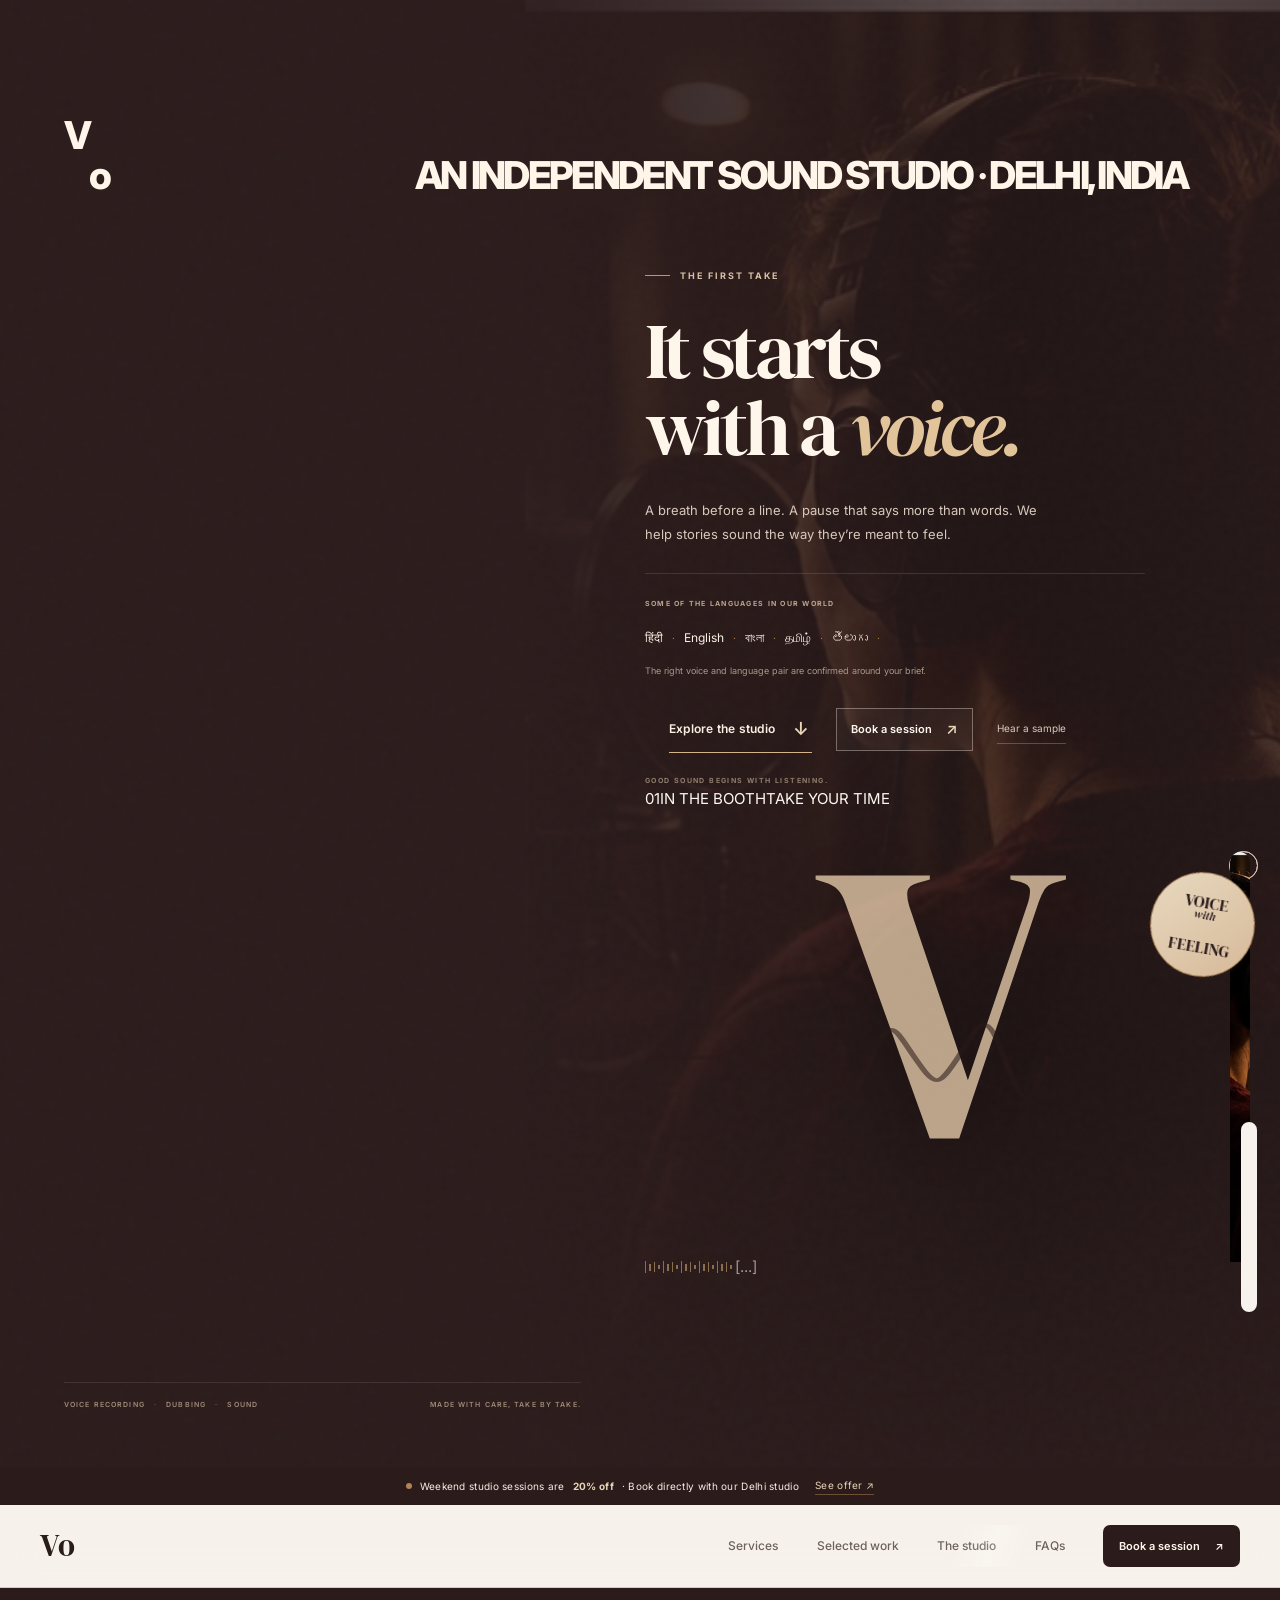
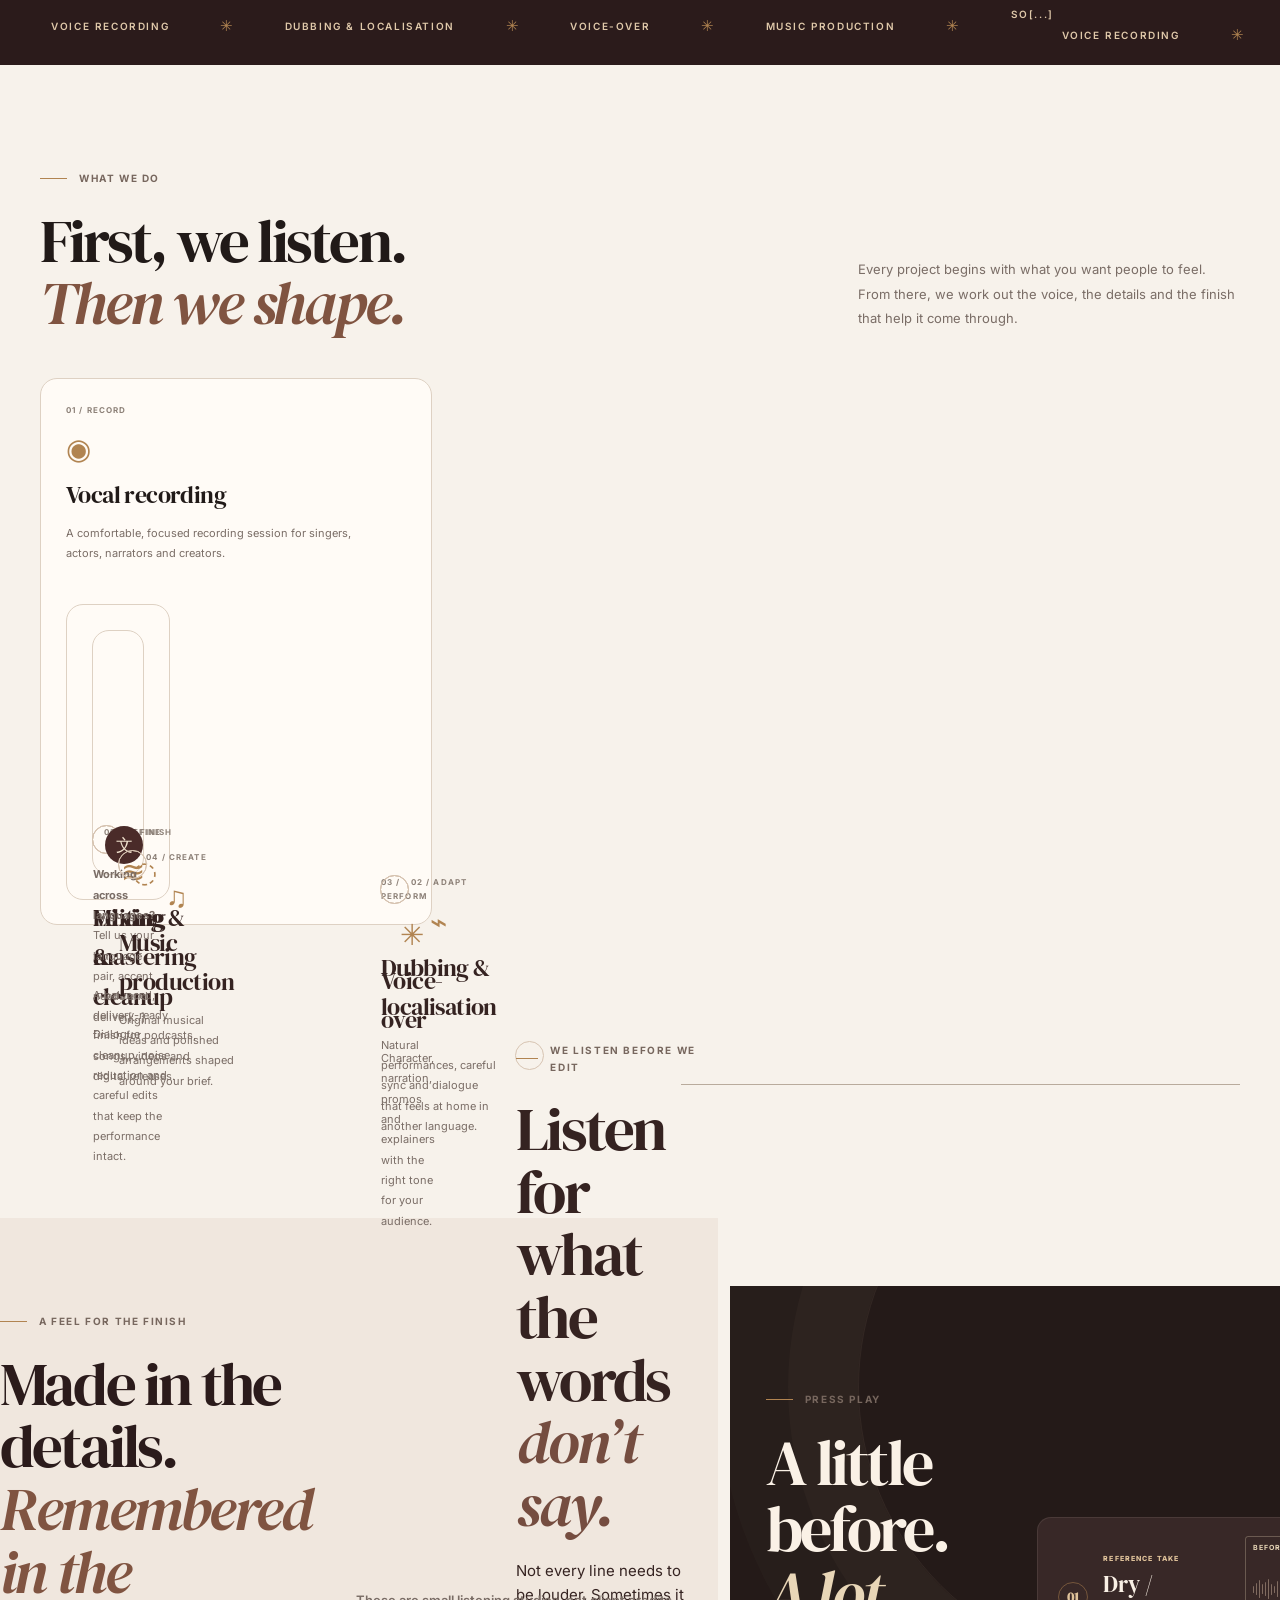
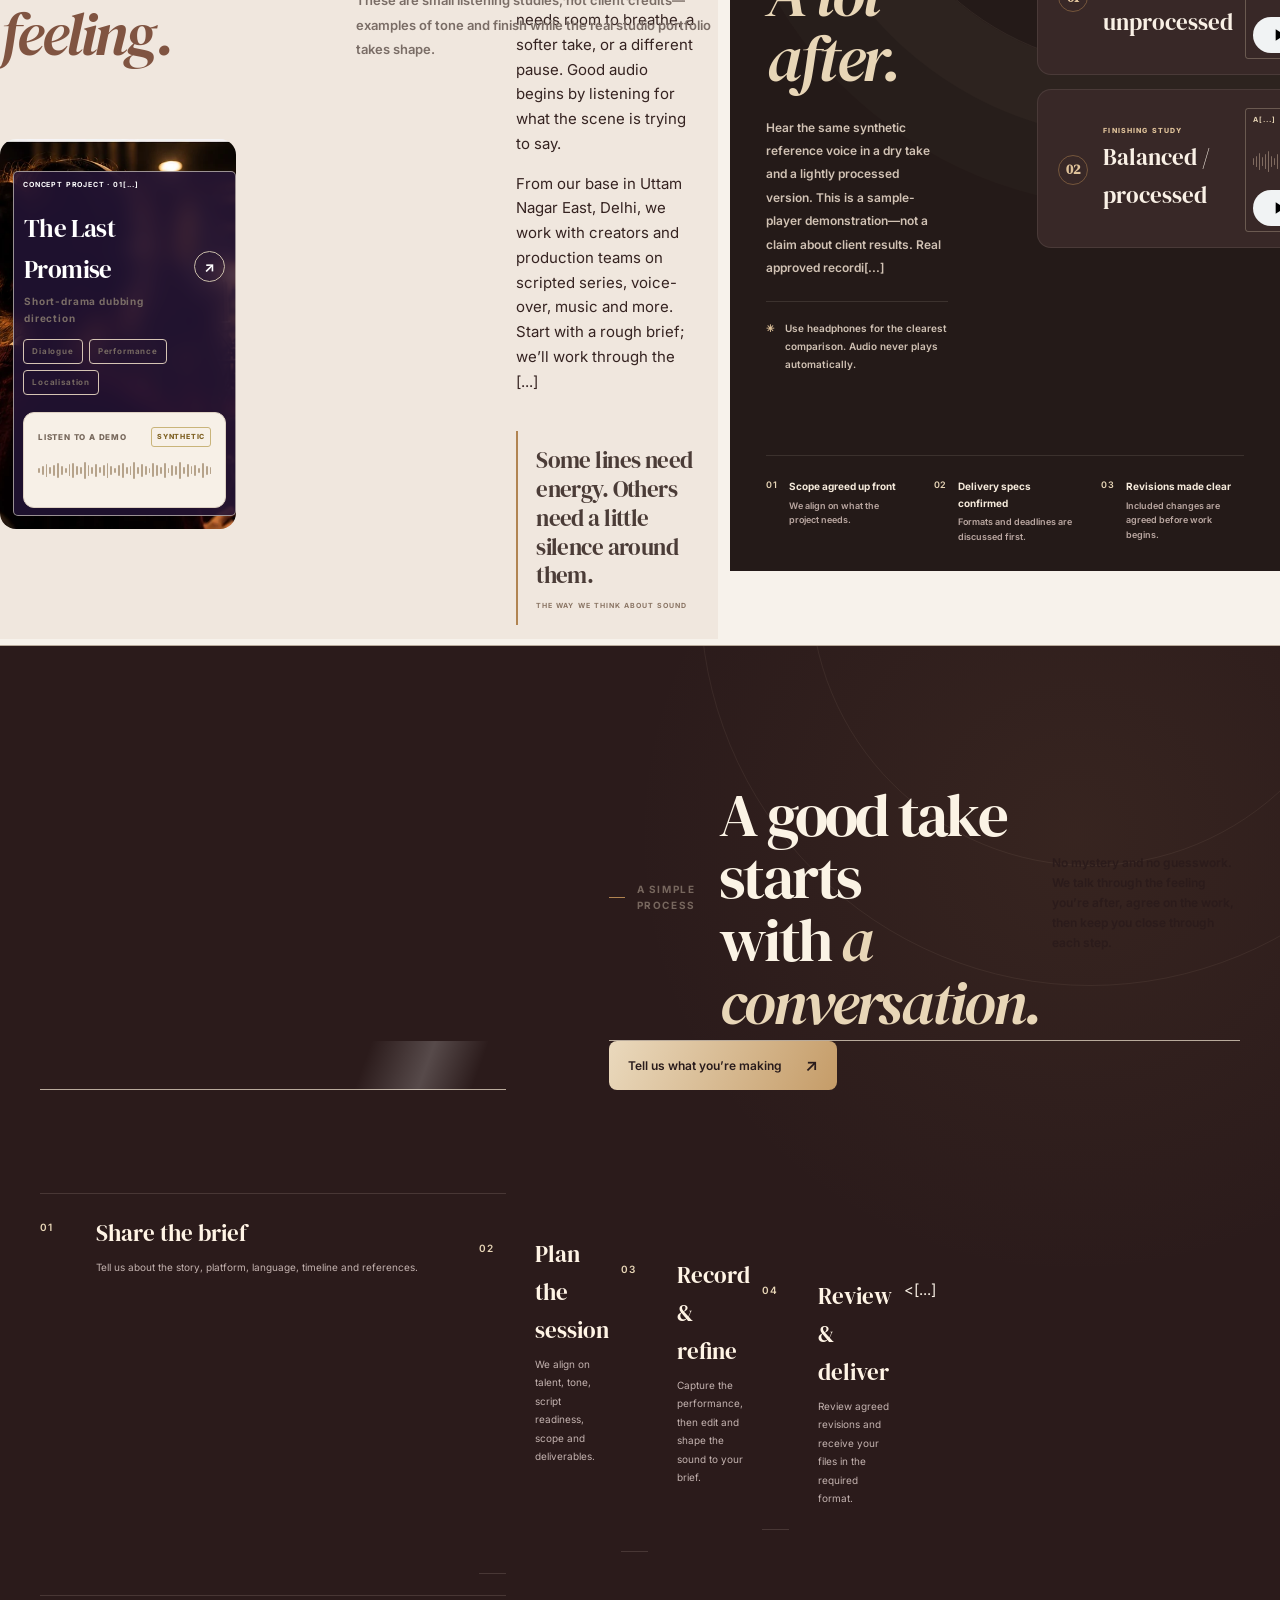
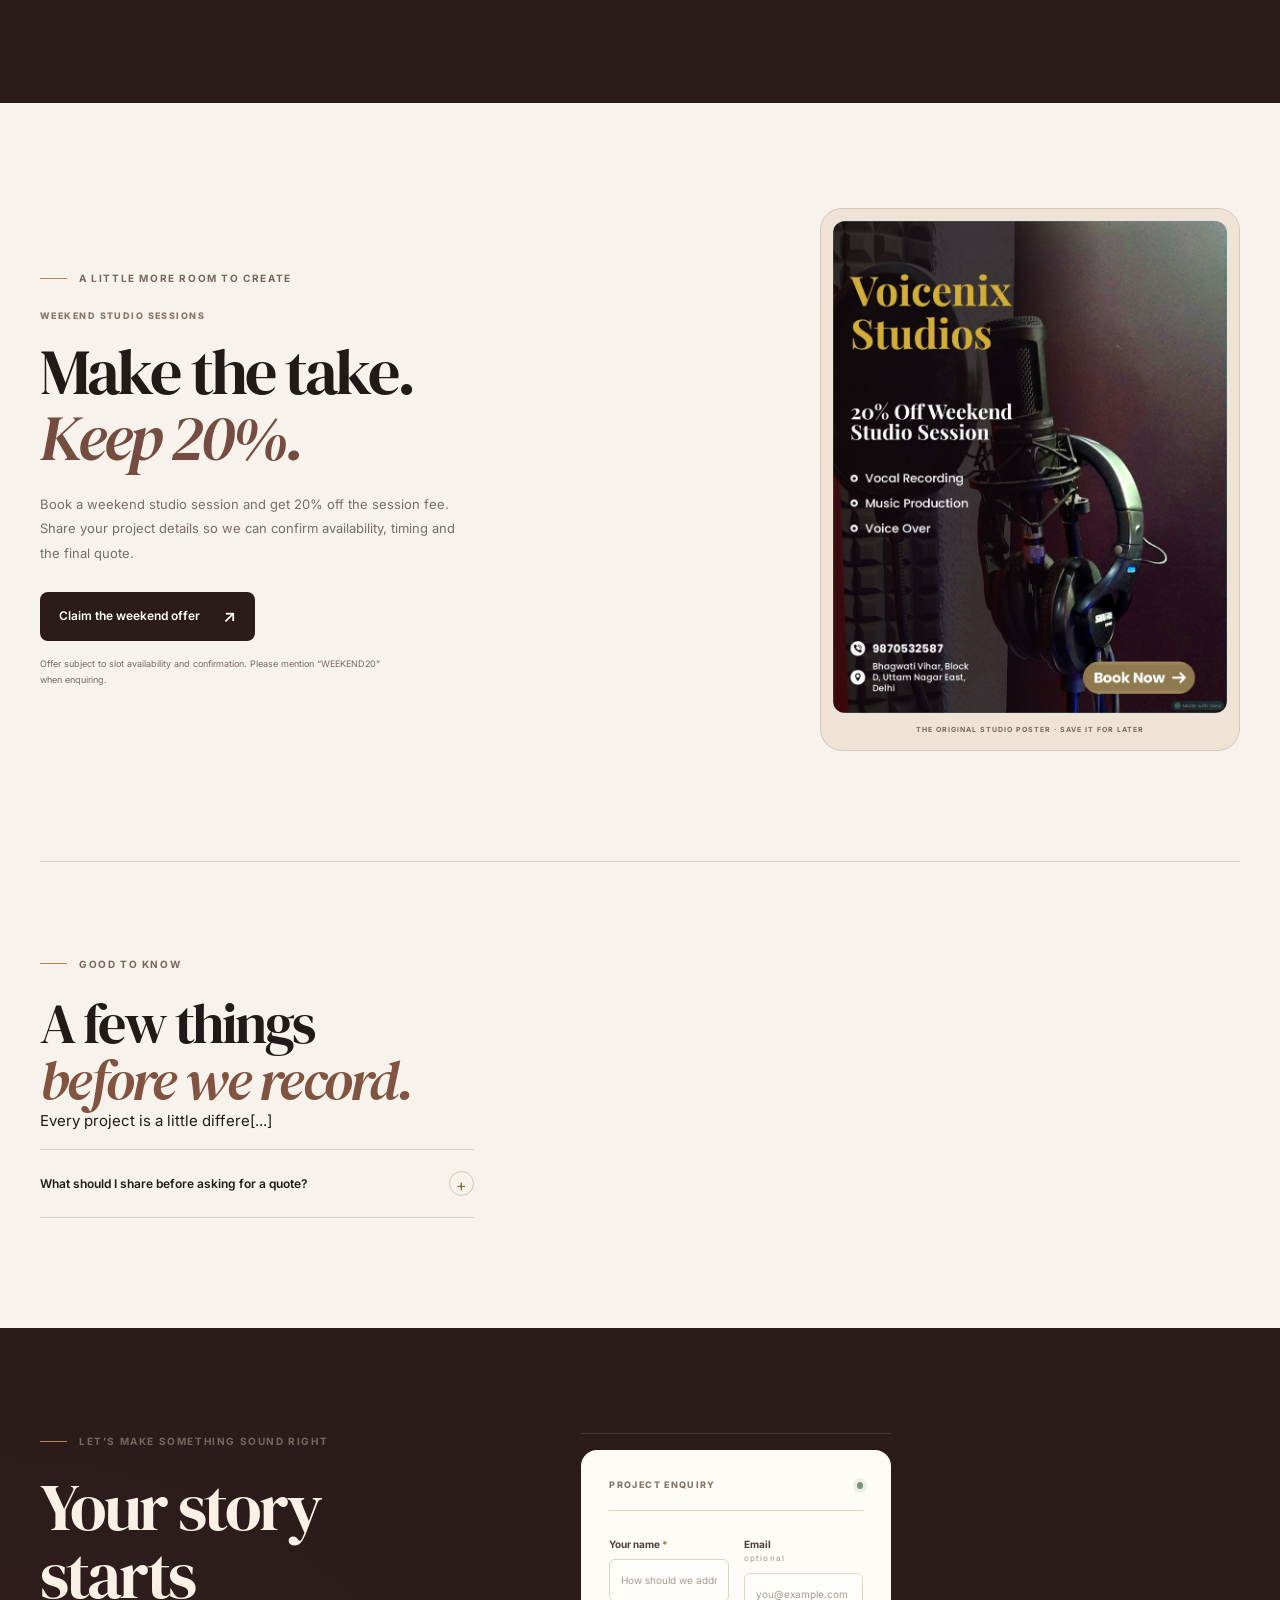
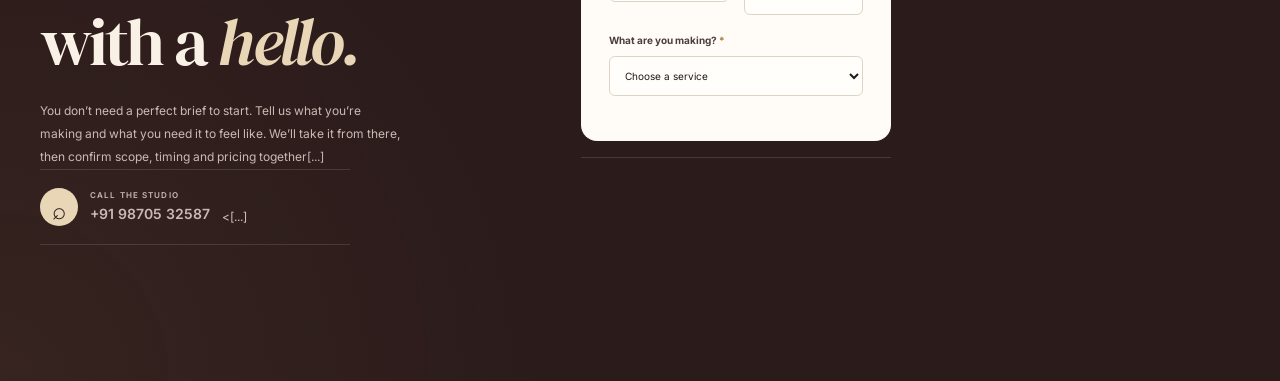
==== commit ac1d4013: "Update studio address to 12/51 Subhash Nagar, New Delhi 110027" ====
--- a/index.html
+++ b/index.html
@@ -23,7 +23,7 @@
 
     <div class="opening-shell" id="intro-content">
       <header class="opening-topline">
-        <a class="opening-brand" href="#opening" aria-label="Voicenix Studios home"><span class="wordmark" aria-hidden="true"><span class="wordmark-v">V</span><span class="wordmark-o">o<svg class="wordmark-headphones" viewBox="0 0 42 42" focusable="false"><path d="M10 25v-8a11 11 0 0 1 22 0v8M10 22v8M32 22v8"/></svg></span><span class="wordmark-i wordmark-i-mic">ı</span><span>c</span><span>e</span><span>n</span><span class="wordmark-i">i</span><span>x</span></span><span class="opening-brand-sub">STUDIOS <i>·</i> VOICE / SOUND / STORY</span></a>
+        <a class="opening-brand" href="#opening" aria-label="Voicenix Studios home"><span class="wordmark" aria-hidden="true"><span class="wordmark-v">V</span><span class="wordmark-o">o<svg class=[...]
         <p class="opening-location"><span aria-hidden="true"></span> AN INDEPENDENT SOUND STUDIO <b>·</b> DELHI, INDIA</p>
       </header>
 
@@ -36,7 +36,7 @@
           <div class="opening-languages">
             <p class="opening-language-label">SOME OF THE LANGUAGES IN OUR WORLD</p>
             <div class="opening-language-list" aria-label="Illustrative languages; talent and language pairs are confirmed per project">
-              <span>हिंदी</span><i>·</i><span>English</span><i>·</i><span>বাংলা</span><i>·</i><span>தமிழ்</span><i>·</i><span>తెలుగు</span><i>·</i><span>मराठी</span><i>·</i><span>ਪੰਜਾਬੀ</span><i>·</i><span>മലയാളം</span>
+              <span>हिंदी</span><i>·</i><span>English</span><i>·</i><span>বাংলা</span><i>·</i><span>தமிழ்</span><i>·</i><span>తెలుగు</span><i>·</i><s[...]
             </div>
             <p class="opening-language-note">The right voice and language pair are confirmed around your brief.</p>
           </div>
@@ -52,11 +52,11 @@
         <div class="opening-image-stage" aria-hidden="true">
           <div class="opening-monogram">V</div>
           <svg class="opening-soundline" viewBox="0 0 460 170" preserveAspectRatio="none" focusable="false">
-            <path class="opening-wave-shadow" d="M0 86 C30 86 35 86 52 86 S69 62 82 86 S98 110 113 86 S134 26 151 86 S170 144 186 86 S205 48 222 86 S241 126 258 86 S280 13 297 86 S318 150 334 86 S352 62 368 86 S392 100 406 86 S440 86 460 86"/>
-            <path class="opening-wave-draw" d="M0 86 C30 86 35 86 52 86 S69 62 82 86 S98 110 113 86 S134 26 151 86 S170 144 186 86 S205 48 222 86 S241 126 258 86 S280 13 297 86 S318 150 334 86 S352 62 368 86 S392 100 406 86 S440 86 460 86"/>
+            <path class="opening-wave-shadow" d="M0 86 C30 86 35 86 52 86 S69 62 82 86 S98 110 113 86 S134 26 151 86 S170 144 186 86 S205 48 222 86 S241 126 258 86 S280 13 297 86 S318 150 334 86 S[...]
+            <path class="opening-wave-draw" d="M0 86 C30 86 35 86 52 86 S69 62 82 86 S98 110 113 86 S134 26 151 86 S170 144 186 86 S205 48 222 86 S241 126 258 86 S280 13 297 86 S318 150 334 86 S35[...]
           </svg>
           <div class="opening-image-caption"><span>01</span><span>IN THE BOOTH</span><span class="opening-caption-rule"></span><span>TAKE YOUR TIME</span></div>
-          <div class="opening-meter" aria-hidden="true"><i></i><i></i><i></i><i></i><i></i><i></i><i></i><i></i><i></i><i></i><i></i><i></i><i></i><i></i><i></i><i></i><i></i><i></i><i></i><i></i><i></i><i></i></div>
+          <div class="opening-meter" aria-hidden="true"><i></i><i></i><i></i><i></i><i></i><i></i><i></i><i></i><i></i><i></i><i></i><i></i><i></i><i></i><i></i><i></i><i></i><i></i><i></i><i></i>[...]
         </div>
       </div>
       <footer class="opening-footer"><span>VOICE RECORDING <b>·</b> DUBBING <b>·</b> SOUND</span><span class="opening-footer-note">MADE WITH CARE, TAKE BY TAKE.</span></footer>
@@ -71,7 +71,7 @@
   <header class="site-header" id="top">
     <div class="nav-wrap">
       <a class="brand brand-readable" href="#top" aria-label="Voicenix Studios home">
-        <span class="wordmark" aria-hidden="true"><span class="wordmark-v">V</span><span class="wordmark-o">o<svg class="wordmark-headphones" viewBox="0 0 42 42" focusable="false"><path d="M10 25v-8a11 11 0 0 1 22 0v8M10 22v8M32 22v8"/></svg></span><span class="wordmark-i wordmark-i-mic">ı</span><span>c</span><span>e</span><span>n</span><span class="wordmark-i">i</span><span>x</span></span>
+        <span class="wordmark" aria-hidden="true"><span class="wordmark-v">V</span><span class="wordmark-o">o<svg class="wordmark-headphones" viewBox="0 0 42 42" focusable="false"><path d="M10 25v[...]
         <span class="brand-studios">STUDIOS</span>
       </a>
       <button class="menu-toggle" type="button" aria-label="Open navigation" aria-expanded="false" aria-controls="primary-nav">
@@ -90,8 +90,8 @@
   <main id="main" tabindex="-1">
     <section class="service-strip" aria-label="Studio specialties">
       <div class="strip-track">
-        <div class="strip-group"><span>VOICE RECORDING</span><b>✳</b><span>DUBBING & LOCALISATION</span><b>✳</b><span>VOICE-OVER</span><b>✳</b><span>MUSIC PRODUCTION</span><b>✳</b><span>SOUND DESIGN</span><b>✳</b></div>
-        <div class="strip-group" aria-hidden="true"><span>VOICE RECORDING</span><b>✳</b><span>DUBBING & LOCALISATION</span><b>✳</b><span>VOICE-OVER</span><b>✳</b><span>MUSIC PRODUCTION</span><b>✳</b><span>SOUND DESIGN</span><b>✳</b></div>
+        <div class="strip-group"><span>VOICE RECORDING</span><b>✳</b><span>DUBBING & LOCALISATION</span><b>✳</b><span>VOICE-OVER</span><b>✳</b><span>MUSIC PRODUCTION</span><b>✳</b><span>SO[...]
+        <div class="strip-group" aria-hidden="true"><span>VOICE RECORDING</span><b>✳</b><span>DUBBING & LOCALISATION</span><b>✳</b><span>VOICE-OVER</span><b>✳</b><span>MUSIC PRODUCTION</span[...]
       </div>
     </section>
 
@@ -106,30 +106,30 @@
       <div class="services-grid">
         <article class="service-card reveal">
           <span class="service-index">01 / RECORD</span><span class="service-glyph" aria-hidden="true">◉</span>
-          <h3>Vocal recording</h3><p>A comfortable, focused recording session for singers, actors, narrators and creators.</p><a href="#booking" class="service-link" aria-label="Ask about vocal recording" data-service-select="Vocal recording">↗</a>
+          <h3>Vocal recording</h3><p>A comfortable, focused recording session for singers, actors, narrators and creators.</p><a href="#booking" class="service-link" aria-label="Ask about vocal r[...]
         </article>
         <article class="service-card reveal">
           <span class="service-index">02 / ADAPT</span><span class="service-glyph" aria-hidden="true">⌁</span>
-          <h3>Dubbing & localisation</h3><p>Natural performances, careful sync and dialogue that feels at home in another language.</p><a href="#booking" class="service-link" aria-label="Ask about dubbing and localisation" data-service-select="Dubbing & localisation">↗</a>
+          <h3>Dubbing & localisation</h3><p>Natural performances, careful sync and dialogue that feels at home in another language.</p><a href="#booking" class="service-link" aria-label="Ask abou[...]
         </article>
         <article class="service-card service-card-dark reveal">
           <span class="service-index">03 / PERFORM</span><span class="service-glyph" aria-hidden="true">✳</span>
-          <h3>Voice-over</h3><p>Character, narration, promos and explainers with the right tone for your audience.</p><a href="#booking" class="service-link" aria-label="Ask about voice-over" data-service-select="Voice-over">↗</a>
+          <h3>Voice-over</h3><p>Character, narration, promos and explainers with the right tone for your audience.</p><a href="#booking" class="service-link" aria-label="Ask about voice-over" dat[...]
         </article>
         <article class="service-card reveal">
           <span class="service-index">04 / CREATE</span><span class="service-glyph" aria-hidden="true">♫</span>
-          <h3>Music production</h3><p>Original musical ideas and polished arrangements shaped around your brief.</p><a href="#booking" class="service-link" aria-label="Ask about music production" data-service-select="Music production">↗</a>
+          <h3>Music production</h3><p>Original musical ideas and polished arrangements shaped around your brief.</p><a href="#booking" class="service-link" aria-label="Ask about music production"[...]
         </article>
         <article class="service-card reveal">
           <span class="service-index">05 / REFINE</span><span class="service-glyph" aria-hidden="true">≋</span>
-          <h3>Editing & cleanup</h3><p>Dialogue cleanup, noise reduction and careful edits that keep the performance intact.</p><a href="#booking" class="service-link" aria-label="Ask about audio editing and cleanup" data-service-select="Audio editing & cleanup">↗</a>
+          <h3>Editing & cleanup</h3><p>Dialogue cleanup, noise reduction and careful edits that keep the performance intact.</p><a href="#booking" class="service-link" aria-label="Ask about audio[...]
         </article>
         <article class="service-card reveal">
           <span class="service-index">06 / FINISH</span><span class="service-glyph" aria-hidden="true">◌</span>
-          <h3>Mixing & mastering</h3><p>A balanced, delivery-ready finish for podcasts, songs, videos and digital releases.</p><a href="#booking" class="service-link" aria-label="Ask about mixing and mastering" data-service-select="Mixing & mastering">↗</a>
-        </article>
-      </div>
-      <div class="language-note reveal"><span class="language-icon" aria-hidden="true">文</span><p><strong>Working across languages?</strong> Tell us your language pair, accent needs and delivery format. We’ll confirm talent availability and scope before recording.</p><a href="#booking" data-service-select="Dubbing & localisation">Discuss a project <span aria-hidden="true">↗</span></a></div>
+          <h3>Mixing & mastering</h3><p>A balanced, delivery-ready finish for podcasts, songs, videos and digital releases.</p><a href="#booking" class="service-link" aria-label="Ask about mixing[...]
+        </article>
+      </div>
+      <div class="language-note reveal"><span class="language-icon" aria-hidden="true">文</span><p><strong>Working across languages?</strong> Tell us your language pair, accent needs and deliver[...]
     </section>
 
     <section class="section studio-section" id="studio">
@@ -142,13 +142,13 @@
         <p class="eyebrow"><span class="eyebrow-line"></span> WE LISTEN BEFORE WE EDIT</p>
         <h2>Listen for what<br>the words <em>don’t say.</em></h2>
         <p>Not every line needs to be louder. Sometimes it needs room to breathe, a softer take, or a different pause. Good audio begins by listening for what the scene is trying to say.</p>
-        <p>From our base in Uttam Nagar East, Delhi, we work with creators and production teams on scripted series, voice-over, music and more. Start with a rough brief; we’ll work through the right setup together.</p>
+        <p>From our base in Uttam Nagar East, Delhi, we work with creators and production teams on scripted series, voice-over, music and more. Start with a rough brief; we’ll work through the [...]
         <blockquote class="studio-note"><p>Some lines need energy. Others need a little silence around them.</p><span>THE WAY WE THINK ABOUT SOUND</span></blockquote>
         <div class="studio-facts">
-          <div><span class="fact-icon" aria-hidden="true">⌖</span><p><strong>Find us</strong><br>Bhagwati Vihar, Block D,<br>Uttam Nagar East, Delhi</p></div>
+          <div><span class="fact-icon" aria-hidden="true">⌖</span><p><strong>Find us</strong><br>12/51 Subhash Nagar,<br>New Delhi 110027</p></div>
           <div><span class="fact-icon" aria-hidden="true">◔</span><p><strong>Book a time</strong><br>Sessions by prior enquiry<br>Weekend slots subject to availability</p></div>
         </div>
-        <a class="text-link text-link-dark" href="https://www.google.com/maps/search/?api=1&query=Bhagwati%20Vihar%20Block%20D%20Uttam%20Nagar%20East%20Delhi" target="_blank" rel="noopener noreferrer">Get directions <span aria-hidden="true">↗</span></a>
+        <a class="text-link text-link-dark" href="https://www.google.com/maps/search/?api=1&query=12%2F51%20Subhash%20Nagar%20New%20Delhi%20110027" target="_blank" rel="noopener noreferrer"[...]>
       </div>
     </section>
 
@@ -162,25 +162,25 @@
       </div>
       <div class="work-grid">
         <article class="work-card work-card-tall reveal">
-          <div class="work-image"><img src="assets/voice-talent.webp" alt="Voice artist preparing to record dialogue in a sound booth" loading="lazy"><span class="work-type">CONCEPT PROJECT · 01</span></div>
+          <div class="work-image"><img src="assets/voice-talent.webp" alt="Voice artist preparing to record dialogue in a sound booth" loading="lazy"><span class="work-type">CONCEPT PROJECT · 01[...]
           <div class="work-meta"><div><h3>The Last Promise</h3><p>Short-drama dubbing direction</p></div><span class="work-arrow" aria-hidden="true">↗</span></div>
           <div class="work-tags"><span>Dialogue</span><span>Performance</span><span>Localisation</span></div>
-          <div class="work-listen"><div class="work-listen-label"><span>LISTEN TO A DEMO</span><span class="synthetic-tag">SYNTHETIC</span></div><div class="mini-waveform" aria-hidden="true"></div><audio controls preload="none" aria-label="Synthetic short-drama dialogue reference"><source src="assets/voice-demo-polished.mp3" type="audio/mpeg">Your browser does not support audio playback.</audio></div>
+          <div class="work-listen"><div class="work-listen-label"><span>LISTEN TO A DEMO</span><span class="synthetic-tag">SYNTHETIC</span></div><div class="mini-waveform" aria-hidden="true"></di[...]
         </article>
         <article class="work-card reveal reveal-delay-small">
-          <div class="work-image"><img src="assets/audio-engineering.webp" alt="Audio engineer working on a mixing console and waveform display" loading="lazy"><span class="work-type">CONCEPT PROJECT · 02</span></div>
+          <div class="work-image"><img src="assets/audio-engineering.webp" alt="Audio engineer working on a mixing console and waveform display" loading="lazy"><span class="work-type">CONCEPT PRO[...]
           <div class="work-meta"><div><h3>After Hours</h3><p>Creator voice-over & sound edit</p></div><span class="work-arrow" aria-hidden="true">↗</span></div>
           <div class="work-tags"><span>Narration</span><span>Audio edit</span></div>
-          <div class="work-listen"><div class="work-listen-label"><span>LISTEN TO A DEMO</span><span class="synthetic-tag">SYNTHETIC</span></div><div class="mini-waveform" aria-hidden="true"></div><audio controls preload="none" aria-label="Synthetic narrator reference"><source src="assets/narration-demo.mp3" type="audio/mpeg">Your browser does not support audio playback.</audio></div>
+          <div class="work-listen"><div class="work-listen-label"><span>LISTEN TO A DEMO</span><span class="synthetic-tag">SYNTHETIC</span></div><div class="mini-waveform" aria-hidden="true"></di[...]
         </article>
         <article class="work-card reveal">
-          <div class="work-image"><img src="assets/studio-mic.webp" alt="Close-up of a studio microphone ready for a music recording" loading="lazy"><span class="work-type">CONCEPT PROJECT · 03</span></div>
+          <div class="work-image"><img src="assets/studio-mic.webp" alt="Close-up of a studio microphone ready for a music recording" loading="lazy"><span class="work-type">CONCEPT PROJECT · 03<[...]
           <div class="work-meta"><div><h3>Neon Monsoon</h3><p>Music & atmosphere study</p></div><span class="work-arrow" aria-hidden="true">↗</span></div>
           <div class="work-tags"><span>Sound design</span><span>Music</span></div>
-          <div class="work-listen"><div class="work-listen-label"><span>LISTEN TO A DEMO</span><span class="synthetic-tag">SYNTHETIC</span></div><div class="mini-waveform" aria-hidden="true"></div><audio controls preload="none" aria-label="Synthetic atmosphere voice reference"><source src="assets/atmosphere-demo.mp3" type="audio/mpeg">Your browser does not support audio playback.</audio></div>
-        </article>
-      </div>
-      <p class="portfolio-footnote">These project titles and audio samples are illustrative concepts. The voices are synthetic interface demos, not client recordings or endorsements. Replace them with approved studio samples before promoting the portfolio.</p>
+          <div class="work-listen"><div class="work-listen-label"><span>LISTEN TO A DEMO</span><span class="synthetic-tag">SYNTHETIC</span></div><div class="mini-waveform" aria-hidden="true"></di[...]
+        </article>
+      </div>
+      <p class="portfolio-footnote">These project titles and audio samples are illustrative concepts. The voices are synthetic interface demos, not client recordings or endorsements. Replace them[...]
     </section>
 
     <section class="sound-lab-section" id="sound-lab" aria-labelledby="sound-lab-title">
@@ -188,20 +188,20 @@
         <div class="sound-lab-intro reveal">
           <p class="eyebrow eyebrow-light"><span class="eyebrow-line"></span> PRESS PLAY</p>
           <h2 id="sound-lab-title">A little before.<br><em>A lot after.</em></h2>
-          <p>Hear the same synthetic reference voice in a dry take and a lightly processed version. This is a sample-player demonstration—not a claim about client results. Real approved recordings can replace these clips later.</p>
+          <p>Hear the same synthetic reference voice in a dry take and a lightly processed version. This is a sample-player demonstration—not a claim about client results. Real approved recordi[...]
           <div class="sound-lab-note"><span aria-hidden="true">✳</span><span>Use headphones for the clearest comparison. Audio never plays automatically.</span></div>
         </div>
         <div class="comparison-stack reveal reveal-delay">
           <article class="compare-card" data-audio-card>
-            <div class="compare-card-head"><span class="compare-number">01</span><div><p class="compare-kicker">REFERENCE TAKE</p><h3>Dry / unprocessed</h3></div><span class="compare-state">BEFORE</span></div>
+            <div class="compare-card-head"><span class="compare-number">01</span><div><p class="compare-kicker">REFERENCE TAKE</p><h3>Dry / unprocessed</h3></div><span class="compare-state">BEFOR[...]
             <div class="comparison-waveform" aria-hidden="true"></div>
-            <audio controls preload="none" data-visual-audio aria-label="Play dry synthetic voice reference"><source src="assets/voice-demo-raw.mp3" type="audio/mpeg">Your browser does not support audio playback.</audio>
+            <audio controls preload="none" data-visual-audio aria-label="Play dry synthetic voice reference"><source src="assets/voice-demo-raw.mp3" type="audio/mpeg">Your browser does not suppor[...]
             <p class="compare-caption">Synthetic voice, without the finishing chain.</p>
           </article>
           <article class="compare-card compare-card-finished" data-audio-card>
-            <div class="compare-card-head"><span class="compare-number">02</span><div><p class="compare-kicker">FINISHING STUDY</p><h3>Balanced / processed</h3></div><span class="compare-state">AFTER</span></div>
+            <div class="compare-card-head"><span class="compare-number">02</span><div><p class="compare-kicker">FINISHING STUDY</p><h3>Balanced / processed</h3></div><span class="compare-state">A[...]
             <div class="comparison-waveform" aria-hidden="true"></div>
-            <audio controls preload="none" data-visual-audio aria-label="Play processed synthetic voice reference"><source src="assets/voice-demo-polished.mp3" type="audio/mpeg">Your browser does not support audio playback.</audio>
+            <audio controls preload="none" data-visual-audio aria-label="Play processed synthetic voice reference"><source src="assets/voice-demo-polished.mp3" type="audio/mpeg">Your browser does[...]
             <p class="compare-caption">The same synthetic line with light EQ, compression and ambience.</p>
           </article>
         </div>
@@ -222,10 +222,10 @@
           <a class="button button-gold" href="#booking">Tell us what you’re making <span aria-hidden="true">↗</span></a>
         </div>
         <div class="process-steps">
-          <article class="process-step reveal"><span class="step-count">01</span><div><h3>Share the brief</h3><p>Tell us about the story, platform, language, timeline and references.</p></div><span class="step-mark" aria-hidden="true">↗</span></article>
-          <article class="process-step reveal"><span class="step-count">02</span><div><h3>Plan the session</h3><p>We align on talent, tone, script readiness, scope and deliverables.</p></div><span class="step-mark" aria-hidden="true">↗</span></article>
-          <article class="process-step reveal"><span class="step-count">03</span><div><h3>Record & refine</h3><p>Capture the performance, then edit and shape the sound to your brief.</p></div><span class="step-mark" aria-hidden="true">↗</span></article>
-          <article class="process-step reveal"><span class="step-count">04</span><div><h3>Review & deliver</h3><p>Review agreed revisions and receive your files in the required format.</p></div><span class="step-mark" aria-hidden="true">↗</span></article>
+          <article class="process-step reveal"><span class="step-count">01</span><div><h3>Share the brief</h3><p>Tell us about the story, platform, language, timeline and references.</p></div><sp[...]
+          <article class="process-step reveal"><span class="step-count">02</span><div><h3>Plan the session</h3><p>We align on talent, tone, script readiness, scope and deliverables.</p></div><spa[...]
+          <article class="process-step reveal"><span class="step-count">03</span><div><h3>Record & refine</h3><p>Capture the performance, then edit and shape the sound to your brief.</p></div><sp[...]
+          <article class="process-step reveal"><span class="step-count">04</span><div><h3>Review & deliver</h3><p>Review agreed revisions and receive your files in the required format.</p></div><[...]
         </div>
       </div>
       <div class="process-orbit orbit-one" aria-hidden="true"></div><div class="process-orbit orbit-two" aria-hidden="true"></div>
@@ -248,13 +248,13 @@
 
 
     <section class="faq-section section" id="faq">
-      <div class="faq-heading reveal"><p class="eyebrow"><span class="eyebrow-line"></span> GOOD TO KNOW</p><h2>A few things<br><em>before we record.</em></h2><p>Every project is a little different. Here are the basics to help you start.</p></div>
+      <div class="faq-heading reveal"><p class="eyebrow"><span class="eyebrow-line"></span> GOOD TO KNOW</p><h2>A few things<br><em>before we record.</em></h2><p>Every project is a little differe[...]
       <div class="faq-list reveal">
-        <details><summary>What should I share before asking for a quote?<span class="faq-plus" aria-hidden="true">+</span></summary><p>Send your script or a rough duration, the kind of project, language or accent requirements, delivery deadline and any sound references you have. A rough brief is absolutely fine for the first conversation.</p></details>
-        <details><summary>Do you work on dubbing for short dramas and OTT content?<span class="faq-plus" aria-hidden="true">+</span></summary><p>Short-drama and screen-content dubbing are part of the services this site is built around. Share the episode count, duration, language pair and sync requirements so we can confirm the right scope and talent.</p></details>
-        <details><summary>Can I book a weekend recording session?<span class="faq-plus" aria-hidden="true">+</span></summary><p>Yes—enquiries are welcome. The 20% offer applies to confirmed weekend studio-session fees, subject to availability. Mention WEEKEND20 when you contact us.</p></details>
-        <details><summary>How do revisions and delivery work?<span class="faq-plus" aria-hidden="true">+</span></summary><p>We’ll agree on deliverables, file formats and the included revision scope before work begins. Larger script changes or extra versions may require a revised quote.</p></details>
-        <details><summary>Can I book if my script is not final yet?<span class="faq-plus" aria-hidden="true">+</span></summary><p>Of course. You can discuss your idea first. Before the actual recording, a locked or near-final script helps avoid retakes and keeps the project on schedule.</p></details>
+        <details><summary>What should I share before asking for a quote?<span class="faq-plus" aria-hidden="true">+</span></summary><p>Send your script or a rough duration, the kind of project, l[...]
+        <details><summary>Do you work on dubbing for short dramas and OTT content?<span class="faq-plus" aria-hidden="true">+</span></summary><p>Short-drama and screen-content dubbing are part of[...]
+        <details><summary>Can I book a weekend recording session?<span class="faq-plus" aria-hidden="true">+</span></summary><p>Yes—enquiries are welcome. The 20% offer applies to confirmed wee[...]
+        <details><summary>How do revisions and delivery work?<span class="faq-plus" aria-hidden="true">+</span></summary><p>We’ll agree on deliverables, file formats and the included revision s[...]
+        <details><summary>Can I book if my script is not final yet?<span class="faq-plus" aria-hidden="true">+</span></summary><p>Of course. You can discuss your idea first. Before the actual rec[...]
       </div>
     </section>
 
@@ -263,9 +263,9 @@
         <div class="booking-copy reveal">
           <p class="eyebrow eyebrow-light"><span class="eyebrow-line"></span> LET’S MAKE SOMETHING SOUND RIGHT</p>
           <h2>Your story starts<br>with a <em>hello.</em></h2>
-          <p>You don’t need a perfect brief to start. Tell us what you’re making and what you need it to feel like. We’ll take it from there, then confirm scope, timing and pricing together.</p>
-          <a class="phone-link" href="tel:+919870532587"><span class="phone-icon" aria-hidden="true">⌕</span><span><small>CALL THE STUDIO</small><strong>+91 98705 32587</strong></span><span class="phone-arrow" aria-hidden="true">↗</span></a>
-          <a class="booking-address" href="https://www.google.com/maps/search/?api=1&query=Bhagwati%20Vihar%20Block%20D%20Uttam%20Nagar%20East%20Delhi" target="_blank" rel="noopener noreferrer"><span aria-hidden="true">⌖</span><p><strong>Bhagwati Vihar, Block D</strong><br>Uttam Nagar East, Delhi<br><small>Open directions ↗</small></p></a>
+          <p>You don’t need a perfect brief to start. Tell us what you’re making and what you need it to feel like. We’ll take it from there, then confirm scope, timing and pricing together[...]
+          <a class="phone-link" href="tel:+919870532587"><span class="phone-icon" aria-hidden="true">⌕</span><span><small>CALL THE STUDIO</small><strong>+91 98705 32587</strong></span><span cla[...]
+          <a class="booking-address" href="https://www.google.com/maps/search/?api=1&query=12%2F51%20Subhash%20Nagar%20New%20Delhi%20110027" target="_blank" rel="noopener noreferrer"><[...]
         </div>
         <form class="booking-form reveal reveal-delay" id="booking-form">
           <div class="form-top"><span>PROJECT ENQUIRY</span><span class="form-dot" aria-hidden="true"></span></div>
@@ -276,21 +276,21 @@
           <label for="service">What are you making? <span>*</span>
             <select id="service" name="service" required>
               <option value="" selected disabled>Choose a service</option>
-              <option>Vocal recording</option><option>Dubbing & localisation</option><option>Voice-over</option><option>Music production</option><option>Audio editing & cleanup</option><option>Mixing & mastering</option><option>Something else</option>
+              <option>Vocal recording</option><option>Dubbing & localisation</option><option>Voice-over</option><option>Music production</option><option>Audio editing & cleanup</option><option>Mi[...]
             </select>
           </label>
           <div class="service-specific-fields" id="service-specific-fields" hidden>
             <p class="service-specific-heading" id="service-specific-heading">A few details to help us scope the work</p>
             <div class="service-specific-grid">
-              <label for="extra-one"><span id="extra-one-label">Project detail</span> <small>optional</small><input id="extra-one" name="extraOne" autocomplete="off" placeholder="Add a little detail"></label>
-              <label for="extra-two"><span id="extra-two-label">Project detail</span> <small>optional</small><input id="extra-two" name="extraTwo" autocomplete="off" placeholder="Add a little detail"></label>
-              <label for="extra-three"><span id="extra-three-label">Project detail</span> <small>optional</small><input id="extra-three" name="extraThree" autocomplete="off" placeholder="Add a little detail"></label>
+              <label for="extra-one"><span id="extra-one-label">Project detail</span> <small>optional</small><input id="extra-one" name="extraOne" autocomplete="off" placeholder="Add a little det[...]
+              <label for="extra-two"><span id="extra-two-label">Project detail</span> <small>optional</small><input id="extra-two" name="extraTwo" autocomplete="off" placeholder="Add a little det[...]
+              <label for="extra-three"><span id="extra-three-label">Project detail</span> <small>optional</small><input id="extra-three" name="extraThree" autocomplete="off" placeholder="Add a li[...]
             </div>
           </div>
           <label for="deadline">Ideal timeline <small>optional</small>
-            <select id="deadline" name="deadline"><option value="Not decided">Not decided yet</option><option>Within 48 hours</option><option>Within one week</option><option>Within one month</option><option>Flexible</option></select>
+            <select id="deadline" name="deadline"><option value="Not decided">Not decided yet</option><option>Within 48 hours</option><option>Within one week</option><option>Within one month</opt[...]
           </label>
-          <label for="details">A little about the project <span>*</span><textarea id="details" name="details" required rows="4" placeholder="Duration, language, platform, deadline, references…"></textarea></label>
+          <label for="details">A little about the project <span>*</span><textarea id="details" name="details" required rows="4" placeholder="Duration, language, platform, deadline, references…"[...]
           <label class="offer-check" for="weekend20"><input type="checkbox" id="weekend20" name="weekend20"><span>I'm enquiring about the 20% weekend offer (WEEKEND20).</span></label>
           <button class="button button-gold form-submit" type="submit">Prepare WhatsApp enquiry <span aria-hidden="true">↗</span></button>
           <p class="form-note">This form does not store data on a server. It prepares a message for you to send via WhatsApp.</p>
@@ -304,18 +304,18 @@
   <footer class="site-footer">
     <div class="footer-main section-shell">
       <a class="brand brand-readable brand-footer" href="#top" aria-label="Voicenix Studios home">
-        <span class="wordmark" aria-hidden="true"><span class="wordmark-v">V</span><span class="wordmark-o">o<svg class="wordmark-headphones" viewBox="0 0 42 42" focusable="false"><path d="M10 25v-8a11 11 0 0 1 22 0v8M10 22v8M32 22v8"/></svg></span><span class="wordmark-i wordmark-i-mic">ı</span><span>c</span><span>e</span><span>n</span><span class="wordmark-i">i</span><span>x</span></span>
+        <span class="wordmark" aria-hidden="true"><span class="wordmark-v">V</span><span class="wordmark-o">o<svg class="wordmark-headphones" viewBox="0 0 42 42" focusable="false"><path d="M10 25[...]
         <span class="brand-studios">STUDIOS</span>
       </a>
       <p>Listen closely.<br>Work thoughtfully. <em>Make it felt.</em></p>
-      <div class="footer-links"><a href="#services">Services</a><a href="#work">Selected work</a><a href="#studio">Find the studio</a><a href="#booking">Enquire</a><a href="tel:+919870532587">Call the studio</a><a href="https://wa.me/919870532587" target="_blank" rel="noopener noreferrer">WhatsApp ↗</a></div>
+      <div class="footer-links"><a href="#services">Services</a><a href="#work">Selected work</a><a href="#studio">Find the studio</a><a href="#booking">Enquire</a><a href="tel:+919870532587">Cal[...]
     </div>
-    <div class="footer-bottom section-shell"><span>© <span id="year"></span> Voicenix Studios. Made for stories.</span><a href="#top">Back to top ↑</a><span class="footer-note">Portfolio tiles are demo concepts.</span></div>
+    <div class="footer-bottom section-shell"><span>© <span id="year"></span> Voicenix Studios. Made for stories.</span><a href="#top">Back to top ↑</a><span class="footer-note">Portfolio tiles[...]
   </footer>
 
   <div class="mobile-contact-bar" aria-label="Quick contact options">
     <a class="mobile-call" href="tel:+919870532587"><span aria-hidden="true">↗</span><span>Call</span></a>
-    <a class="mobile-whatsapp" href="https://wa.me/919870532587?text=Hello%20Voicenix%20Studios!%20I%27d%20like%20to%20discuss%20a%20project." target="_blank" rel="noopener noreferrer"><span aria-hidden="true">✳</span><span>WhatsApp the studio</span><span aria-hidden="true">↗</span></a>
+    <a class="mobile-whatsapp" href="https://wa.me/919870532587?text=Hello%20Voicenix%20Studios!%20I%27d%20like%20to%20discuss%20a%20project." target="_blank" rel="noopener noreferrer"><span aria[...]
   </div>
 </body>
 </html>
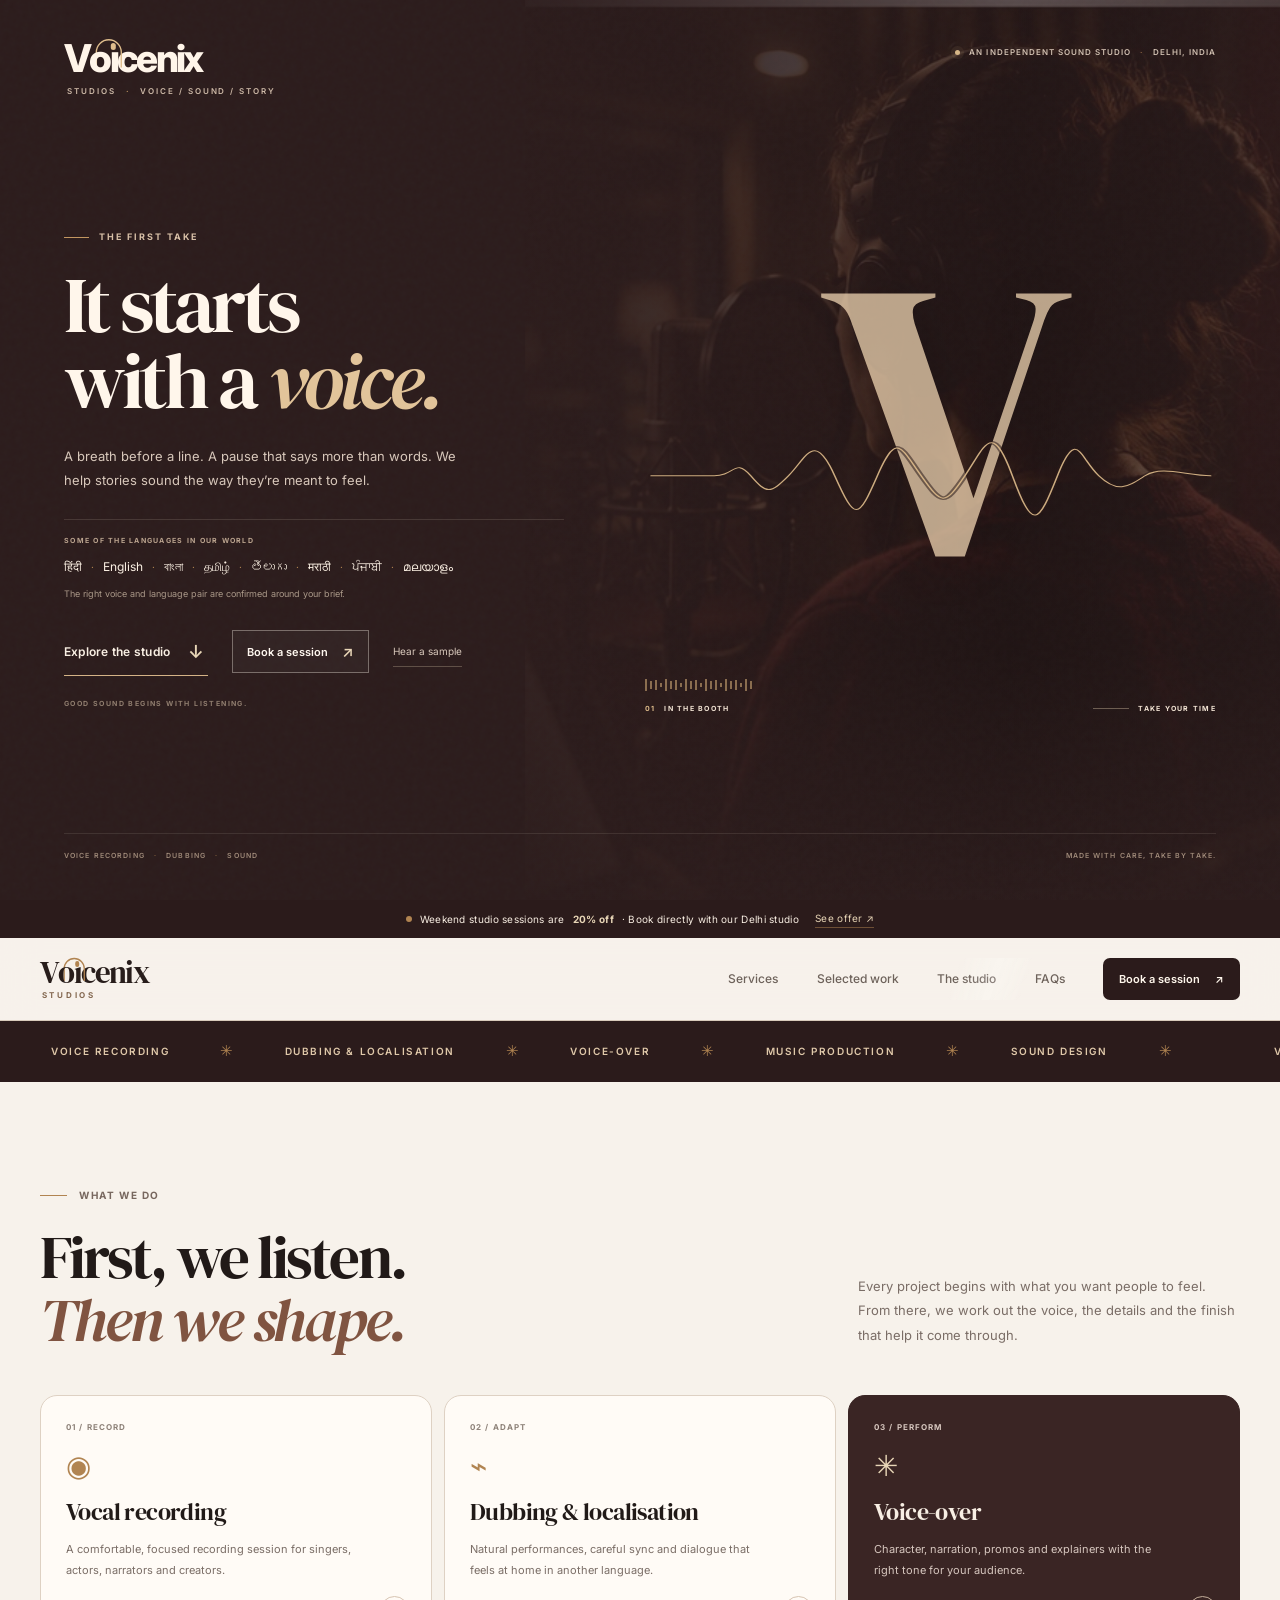
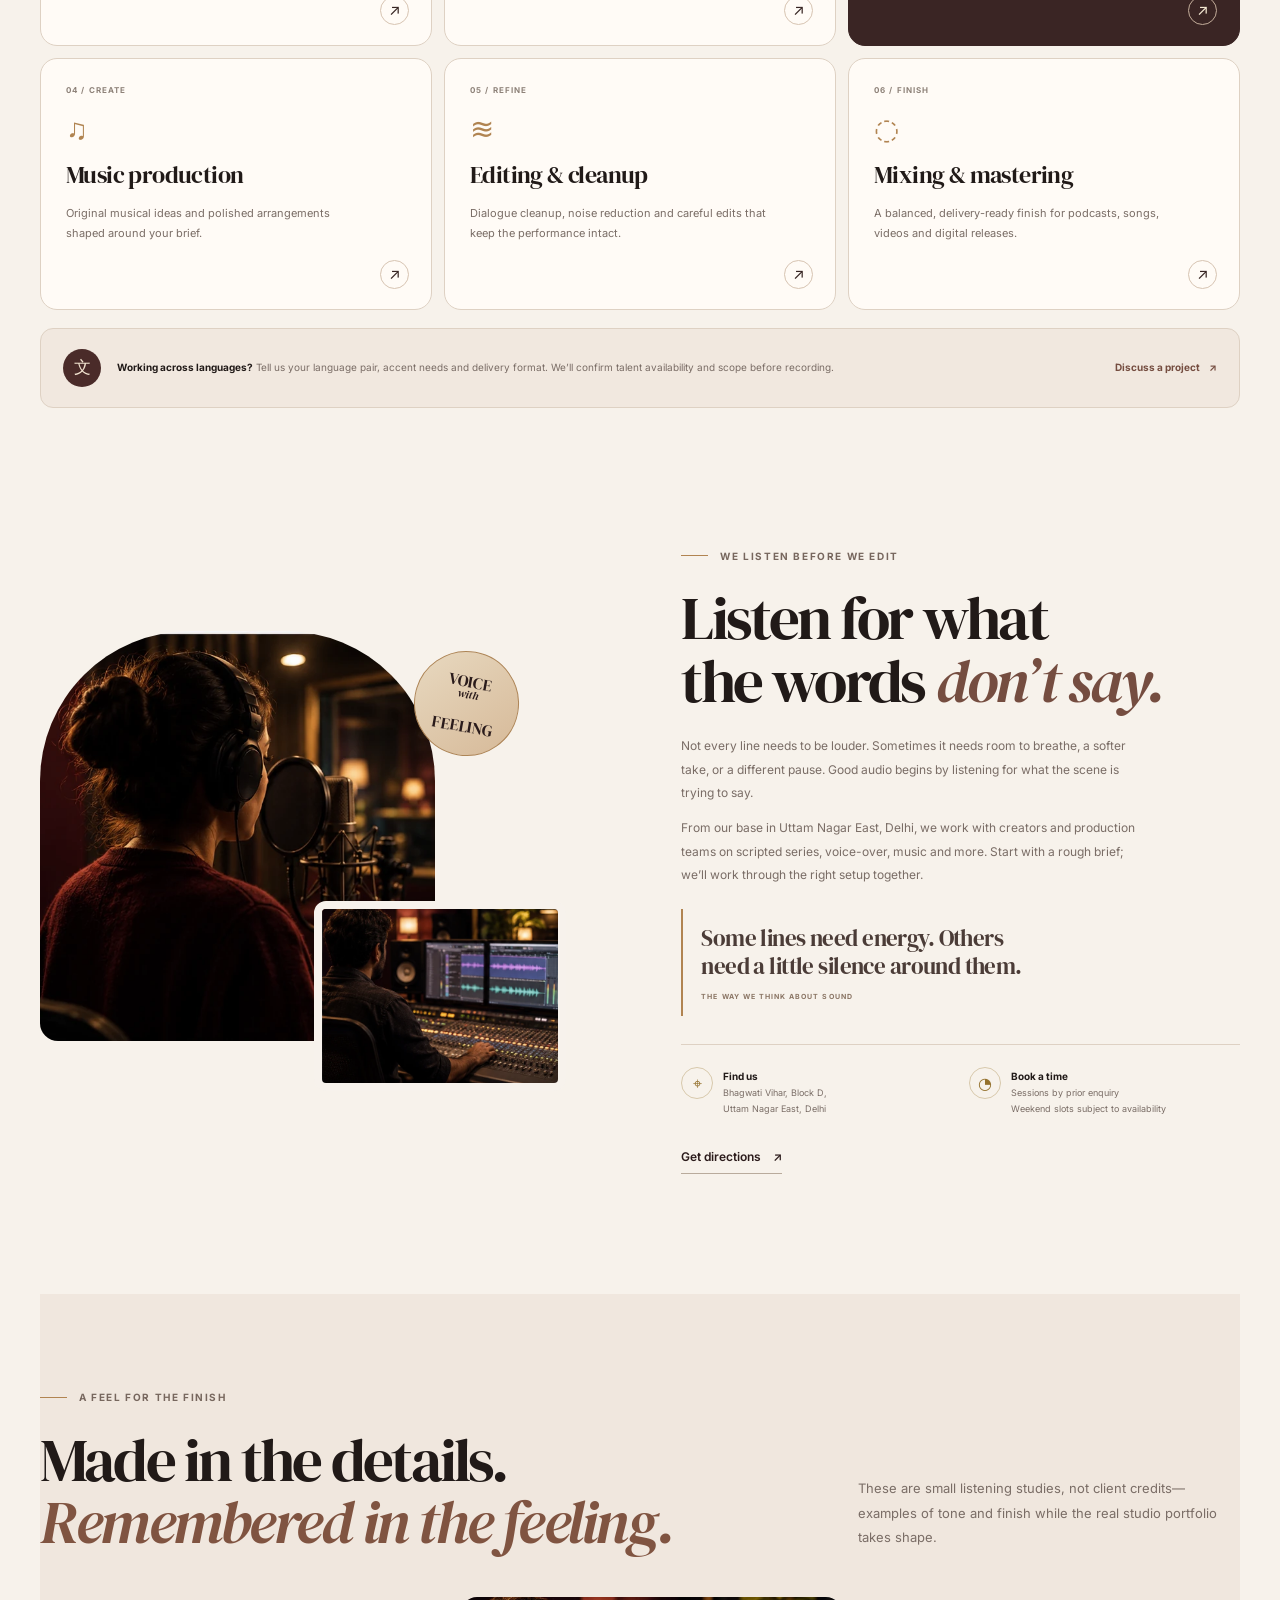
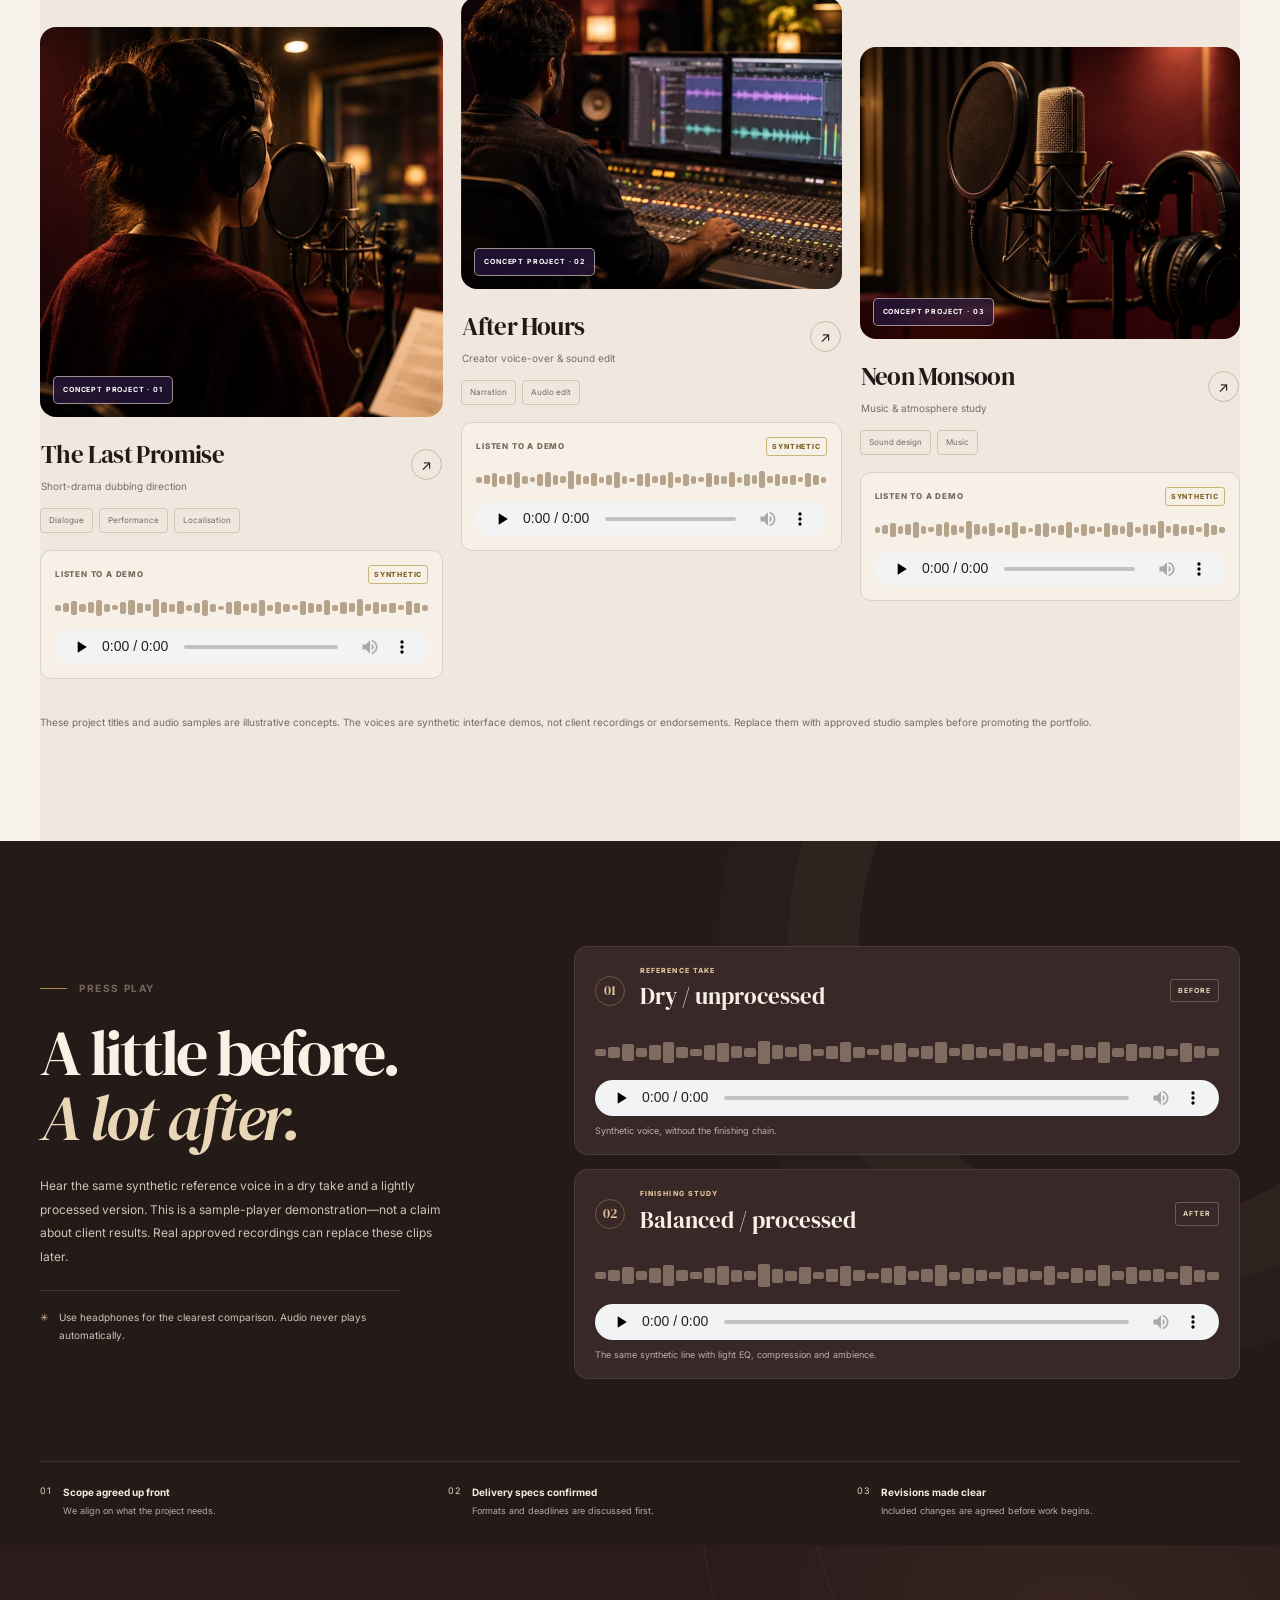
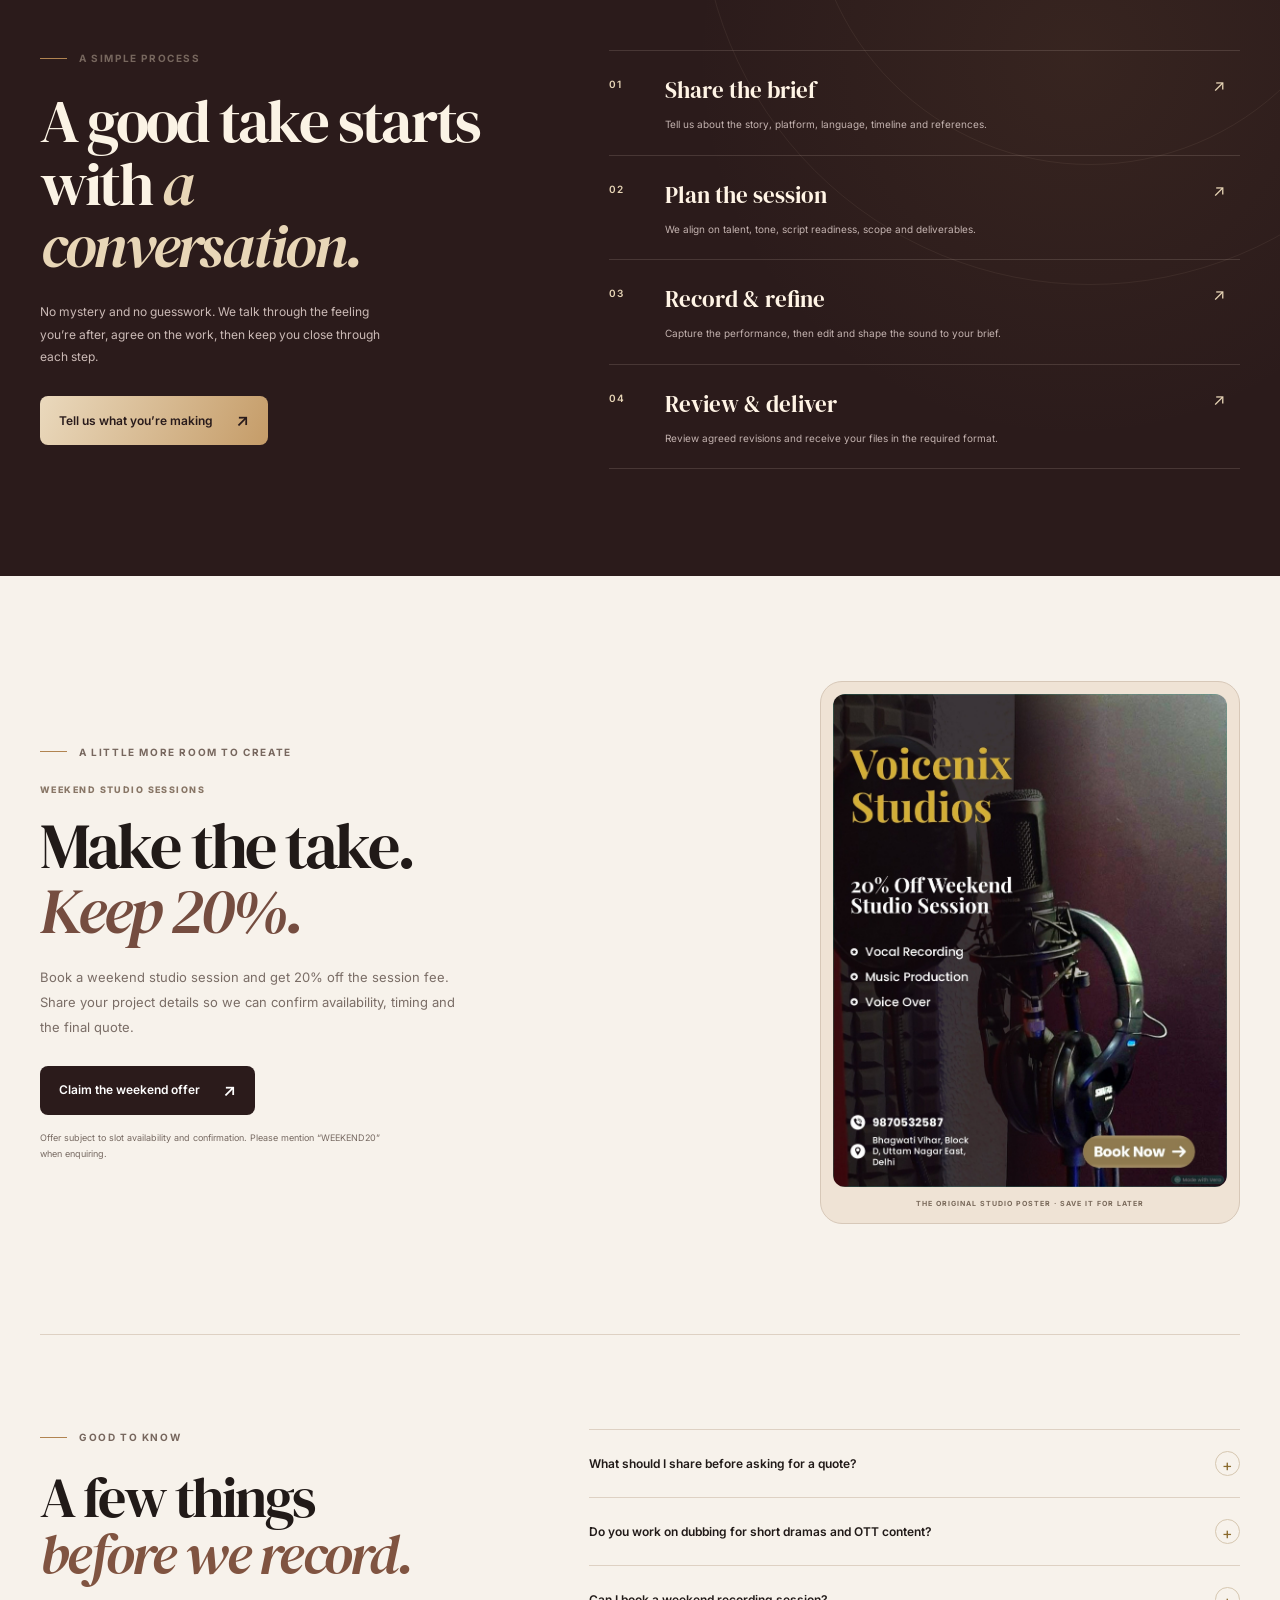
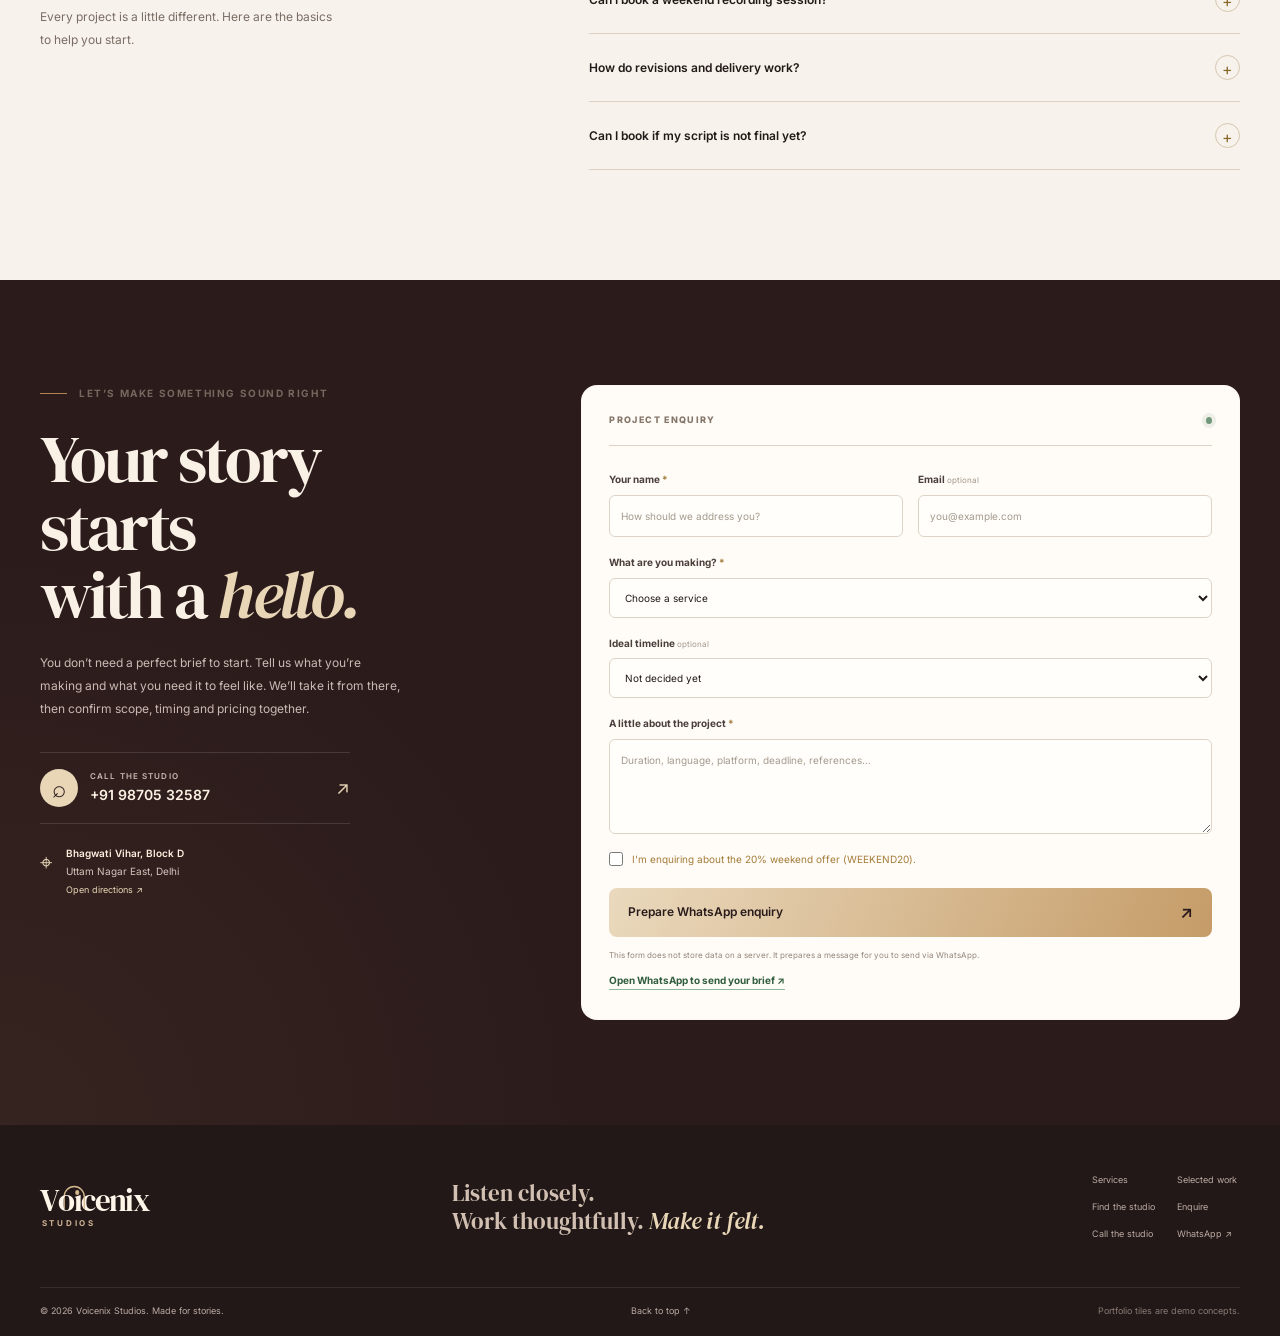
==== commit 50424f5c: "Add files via upload" ====
--- a/index.html
+++ b/index.html
@@ -23,7 +23,7 @@
 
     <div class="opening-shell" id="intro-content">
       <header class="opening-topline">
-        <a class="opening-brand" href="#opening" aria-label="Voicenix Studios home"><span class="wordmark" aria-hidden="true"><span class="wordmark-v">V</span><span class="wordmark-o">o<svg class=[...]
+        <a class="opening-brand" href="#opening" aria-label="Voicenix Studios home"><span class="wordmark" aria-hidden="true"><span class="wordmark-v">V</span><span class="wordmark-o">o<svg class="wordmark-headphones" viewBox="0 0 42 42" focusable="false"><path d="M10 25v-8a11 11 0 0 1 22 0v8M10 22v8M32 22v8"/></svg></span><span class="wordmark-i wordmark-i-mic">ı</span><span>c</span><span>e</span><span>n</span><span class="wordmark-i">i</span><span>x</span></span><span class="opening-brand-sub">STUDIOS <i>·</i> VOICE / SOUND / STORY</span></a>
         <p class="opening-location"><span aria-hidden="true"></span> AN INDEPENDENT SOUND STUDIO <b>·</b> DELHI, INDIA</p>
       </header>
 
@@ -36,7 +36,7 @@
           <div class="opening-languages">
             <p class="opening-language-label">SOME OF THE LANGUAGES IN OUR WORLD</p>
             <div class="opening-language-list" aria-label="Illustrative languages; talent and language pairs are confirmed per project">
-              <span>हिंदी</span><i>·</i><span>English</span><i>·</i><span>বাংলা</span><i>·</i><span>தமிழ்</span><i>·</i><span>తెలుగు</span><i>·</i><s[...]
+              <span>हिंदी</span><i>·</i><span>English</span><i>·</i><span>বাংলা</span><i>·</i><span>தமிழ்</span><i>·</i><span>తెలుగు</span><i>·</i><span>मराठी</span><i>·</i><span>ਪੰਜਾਬੀ</span><i>·</i><span>മലയാളം</span>
             </div>
             <p class="opening-language-note">The right voice and language pair are confirmed around your brief.</p>
           </div>
@@ -52,11 +52,11 @@
         <div class="opening-image-stage" aria-hidden="true">
           <div class="opening-monogram">V</div>
           <svg class="opening-soundline" viewBox="0 0 460 170" preserveAspectRatio="none" focusable="false">
-            <path class="opening-wave-shadow" d="M0 86 C30 86 35 86 52 86 S69 62 82 86 S98 110 113 86 S134 26 151 86 S170 144 186 86 S205 48 222 86 S241 126 258 86 S280 13 297 86 S318 150 334 86 S[...]
-            <path class="opening-wave-draw" d="M0 86 C30 86 35 86 52 86 S69 62 82 86 S98 110 113 86 S134 26 151 86 S170 144 186 86 S205 48 222 86 S241 126 258 86 S280 13 297 86 S318 150 334 86 S35[...]
+            <path class="opening-wave-shadow" d="M0 86 C30 86 35 86 52 86 S69 62 82 86 S98 110 113 86 S134 26 151 86 S170 144 186 86 S205 48 222 86 S241 126 258 86 S280 13 297 86 S318 150 334 86 S352 62 368 86 S392 100 406 86 S440 86 460 86"/>
+            <path class="opening-wave-draw" d="M0 86 C30 86 35 86 52 86 S69 62 82 86 S98 110 113 86 S134 26 151 86 S170 144 186 86 S205 48 222 86 S241 126 258 86 S280 13 297 86 S318 150 334 86 S352 62 368 86 S392 100 406 86 S440 86 460 86"/>
           </svg>
           <div class="opening-image-caption"><span>01</span><span>IN THE BOOTH</span><span class="opening-caption-rule"></span><span>TAKE YOUR TIME</span></div>
-          <div class="opening-meter" aria-hidden="true"><i></i><i></i><i></i><i></i><i></i><i></i><i></i><i></i><i></i><i></i><i></i><i></i><i></i><i></i><i></i><i></i><i></i><i></i><i></i><i></i>[...]
+          <div class="opening-meter" aria-hidden="true"><i></i><i></i><i></i><i></i><i></i><i></i><i></i><i></i><i></i><i></i><i></i><i></i><i></i><i></i><i></i><i></i><i></i><i></i><i></i><i></i><i></i><i></i></div>
         </div>
       </div>
       <footer class="opening-footer"><span>VOICE RECORDING <b>·</b> DUBBING <b>·</b> SOUND</span><span class="opening-footer-note">MADE WITH CARE, TAKE BY TAKE.</span></footer>
@@ -71,7 +71,7 @@
   <header class="site-header" id="top">
     <div class="nav-wrap">
       <a class="brand brand-readable" href="#top" aria-label="Voicenix Studios home">
-        <span class="wordmark" aria-hidden="true"><span class="wordmark-v">V</span><span class="wordmark-o">o<svg class="wordmark-headphones" viewBox="0 0 42 42" focusable="false"><path d="M10 25v[...]
+        <span class="wordmark" aria-hidden="true"><span class="wordmark-v">V</span><span class="wordmark-o">o<svg class="wordmark-headphones" viewBox="0 0 42 42" focusable="false"><path d="M10 25v-8a11 11 0 0 1 22 0v8M10 22v8M32 22v8"/></svg></span><span class="wordmark-i wordmark-i-mic">ı</span><span>c</span><span>e</span><span>n</span><span class="wordmark-i">i</span><span>x</span></span>
         <span class="brand-studios">STUDIOS</span>
       </a>
       <button class="menu-toggle" type="button" aria-label="Open navigation" aria-expanded="false" aria-controls="primary-nav">
@@ -90,8 +90,8 @@
   <main id="main" tabindex="-1">
     <section class="service-strip" aria-label="Studio specialties">
       <div class="strip-track">
-        <div class="strip-group"><span>VOICE RECORDING</span><b>✳</b><span>DUBBING & LOCALISATION</span><b>✳</b><span>VOICE-OVER</span><b>✳</b><span>MUSIC PRODUCTION</span><b>✳</b><span>SO[...]
-        <div class="strip-group" aria-hidden="true"><span>VOICE RECORDING</span><b>✳</b><span>DUBBING & LOCALISATION</span><b>✳</b><span>VOICE-OVER</span><b>✳</b><span>MUSIC PRODUCTION</span[...]
+        <div class="strip-group"><span>VOICE RECORDING</span><b>✳</b><span>DUBBING & LOCALISATION</span><b>✳</b><span>VOICE-OVER</span><b>✳</b><span>MUSIC PRODUCTION</span><b>✳</b><span>SOUND DESIGN</span><b>✳</b></div>
+        <div class="strip-group" aria-hidden="true"><span>VOICE RECORDING</span><b>✳</b><span>DUBBING & LOCALISATION</span><b>✳</b><span>VOICE-OVER</span><b>✳</b><span>MUSIC PRODUCTION</span><b>✳</b><span>SOUND DESIGN</span><b>✳</b></div>
       </div>
     </section>
 
@@ -106,30 +106,30 @@
       <div class="services-grid">
         <article class="service-card reveal">
           <span class="service-index">01 / RECORD</span><span class="service-glyph" aria-hidden="true">◉</span>
-          <h3>Vocal recording</h3><p>A comfortable, focused recording session for singers, actors, narrators and creators.</p><a href="#booking" class="service-link" aria-label="Ask about vocal r[...]
+          <h3>Vocal recording</h3><p>A comfortable, focused recording session for singers, actors, narrators and creators.</p><a href="#booking" class="service-link" aria-label="Ask about vocal recording" data-service-select="Vocal recording">↗</a>
         </article>
         <article class="service-card reveal">
           <span class="service-index">02 / ADAPT</span><span class="service-glyph" aria-hidden="true">⌁</span>
-          <h3>Dubbing & localisation</h3><p>Natural performances, careful sync and dialogue that feels at home in another language.</p><a href="#booking" class="service-link" aria-label="Ask abou[...]
+          <h3>Dubbing & localisation</h3><p>Natural performances, careful sync and dialogue that feels at home in another language.</p><a href="#booking" class="service-link" aria-label="Ask about dubbing and localisation" data-service-select="Dubbing & localisation">↗</a>
         </article>
         <article class="service-card service-card-dark reveal">
           <span class="service-index">03 / PERFORM</span><span class="service-glyph" aria-hidden="true">✳</span>
-          <h3>Voice-over</h3><p>Character, narration, promos and explainers with the right tone for your audience.</p><a href="#booking" class="service-link" aria-label="Ask about voice-over" dat[...]
+          <h3>Voice-over</h3><p>Character, narration, promos and explainers with the right tone for your audience.</p><a href="#booking" class="service-link" aria-label="Ask about voice-over" data-service-select="Voice-over">↗</a>
         </article>
         <article class="service-card reveal">
           <span class="service-index">04 / CREATE</span><span class="service-glyph" aria-hidden="true">♫</span>
-          <h3>Music production</h3><p>Original musical ideas and polished arrangements shaped around your brief.</p><a href="#booking" class="service-link" aria-label="Ask about music production"[...]
+          <h3>Music production</h3><p>Original musical ideas and polished arrangements shaped around your brief.</p><a href="#booking" class="service-link" aria-label="Ask about music production" data-service-select="Music production">↗</a>
         </article>
         <article class="service-card reveal">
           <span class="service-index">05 / REFINE</span><span class="service-glyph" aria-hidden="true">≋</span>
-          <h3>Editing & cleanup</h3><p>Dialogue cleanup, noise reduction and careful edits that keep the performance intact.</p><a href="#booking" class="service-link" aria-label="Ask about audio[...]
+          <h3>Editing & cleanup</h3><p>Dialogue cleanup, noise reduction and careful edits that keep the performance intact.</p><a href="#booking" class="service-link" aria-label="Ask about audio editing and cleanup" data-service-select="Audio editing & cleanup">↗</a>
         </article>
         <article class="service-card reveal">
           <span class="service-index">06 / FINISH</span><span class="service-glyph" aria-hidden="true">◌</span>
-          <h3>Mixing & mastering</h3><p>A balanced, delivery-ready finish for podcasts, songs, videos and digital releases.</p><a href="#booking" class="service-link" aria-label="Ask about mixing[...]
-        </article>
-      </div>
-      <div class="language-note reveal"><span class="language-icon" aria-hidden="true">文</span><p><strong>Working across languages?</strong> Tell us your language pair, accent needs and deliver[...]
+          <h3>Mixing & mastering</h3><p>A balanced, delivery-ready finish for podcasts, songs, videos and digital releases.</p><a href="#booking" class="service-link" aria-label="Ask about mixing and mastering" data-service-select="Mixing & mastering">↗</a>
+        </article>
+      </div>
+      <div class="language-note reveal"><span class="language-icon" aria-hidden="true">文</span><p><strong>Working across languages?</strong> Tell us your language pair, accent needs and delivery format. We’ll confirm talent availability and scope before recording.</p><a href="#booking" data-service-select="Dubbing & localisation">Discuss a project <span aria-hidden="true">↗</span></a></div>
     </section>
 
     <section class="section studio-section" id="studio">
@@ -142,13 +142,13 @@
         <p class="eyebrow"><span class="eyebrow-line"></span> WE LISTEN BEFORE WE EDIT</p>
         <h2>Listen for what<br>the words <em>don’t say.</em></h2>
         <p>Not every line needs to be louder. Sometimes it needs room to breathe, a softer take, or a different pause. Good audio begins by listening for what the scene is trying to say.</p>
-        <p>From our base in Uttam Nagar East, Delhi, we work with creators and production teams on scripted series, voice-over, music and more. Start with a rough brief; we’ll work through the [...]
+        <p>From our base in Uttam Nagar East, Delhi, we work with creators and production teams on scripted series, voice-over, music and more. Start with a rough brief; we’ll work through the right setup together.</p>
         <blockquote class="studio-note"><p>Some lines need energy. Others need a little silence around them.</p><span>THE WAY WE THINK ABOUT SOUND</span></blockquote>
         <div class="studio-facts">
-          <div><span class="fact-icon" aria-hidden="true">⌖</span><p><strong>Find us</strong><br>12/51 Subhash Nagar,<br>New Delhi 110027</p></div>
+          <div><span class="fact-icon" aria-hidden="true">⌖</span><p><strong>Find us</strong><br>Bhagwati Vihar, Block D,<br>Uttam Nagar East, Delhi</p></div>
           <div><span class="fact-icon" aria-hidden="true">◔</span><p><strong>Book a time</strong><br>Sessions by prior enquiry<br>Weekend slots subject to availability</p></div>
         </div>
-        <a class="text-link text-link-dark" href="https://www.google.com/maps/search/?api=1&query=12%2F51%20Subhash%20Nagar%20New%20Delhi%20110027" target="_blank" rel="noopener noreferrer"[...]>
+        <a class="text-link text-link-dark" href="https://www.google.com/maps/search/?api=1&query=Bhagwati%20Vihar%20Block%20D%20Uttam%20Nagar%20East%20Delhi" target="_blank" rel="noopener noreferrer">Get directions <span aria-hidden="true">↗</span></a>
       </div>
     </section>
 
@@ -162,25 +162,25 @@
       </div>
       <div class="work-grid">
         <article class="work-card work-card-tall reveal">
-          <div class="work-image"><img src="assets/voice-talent.webp" alt="Voice artist preparing to record dialogue in a sound booth" loading="lazy"><span class="work-type">CONCEPT PROJECT · 01[...]
+          <div class="work-image"><img src="assets/voice-talent.webp" alt="Voice artist preparing to record dialogue in a sound booth" loading="lazy"><span class="work-type">CONCEPT PROJECT · 01</span></div>
           <div class="work-meta"><div><h3>The Last Promise</h3><p>Short-drama dubbing direction</p></div><span class="work-arrow" aria-hidden="true">↗</span></div>
           <div class="work-tags"><span>Dialogue</span><span>Performance</span><span>Localisation</span></div>
-          <div class="work-listen"><div class="work-listen-label"><span>LISTEN TO A DEMO</span><span class="synthetic-tag">SYNTHETIC</span></div><div class="mini-waveform" aria-hidden="true"></di[...]
+          <div class="work-listen"><div class="work-listen-label"><span>LISTEN TO A DEMO</span><span class="synthetic-tag">SYNTHETIC</span></div><div class="mini-waveform" aria-hidden="true"></div><audio controls preload="none" aria-label="Synthetic short-drama dialogue reference"><source src="assets/voice-demo-polished.mp3" type="audio/mpeg">Your browser does not support audio playback.</audio></div>
         </article>
         <article class="work-card reveal reveal-delay-small">
-          <div class="work-image"><img src="assets/audio-engineering.webp" alt="Audio engineer working on a mixing console and waveform display" loading="lazy"><span class="work-type">CONCEPT PRO[...]
+          <div class="work-image"><img src="assets/audio-engineering.webp" alt="Audio engineer working on a mixing console and waveform display" loading="lazy"><span class="work-type">CONCEPT PROJECT · 02</span></div>
           <div class="work-meta"><div><h3>After Hours</h3><p>Creator voice-over & sound edit</p></div><span class="work-arrow" aria-hidden="true">↗</span></div>
           <div class="work-tags"><span>Narration</span><span>Audio edit</span></div>
-          <div class="work-listen"><div class="work-listen-label"><span>LISTEN TO A DEMO</span><span class="synthetic-tag">SYNTHETIC</span></div><div class="mini-waveform" aria-hidden="true"></di[...]
+          <div class="work-listen"><div class="work-listen-label"><span>LISTEN TO A DEMO</span><span class="synthetic-tag">SYNTHETIC</span></div><div class="mini-waveform" aria-hidden="true"></div><audio controls preload="none" aria-label="Synthetic narrator reference"><source src="assets/narration-demo.mp3" type="audio/mpeg">Your browser does not support audio playback.</audio></div>
         </article>
         <article class="work-card reveal">
-          <div class="work-image"><img src="assets/studio-mic.webp" alt="Close-up of a studio microphone ready for a music recording" loading="lazy"><span class="work-type">CONCEPT PROJECT · 03<[...]
+          <div class="work-image"><img src="assets/studio-mic.webp" alt="Close-up of a studio microphone ready for a music recording" loading="lazy"><span class="work-type">CONCEPT PROJECT · 03</span></div>
           <div class="work-meta"><div><h3>Neon Monsoon</h3><p>Music & atmosphere study</p></div><span class="work-arrow" aria-hidden="true">↗</span></div>
           <div class="work-tags"><span>Sound design</span><span>Music</span></div>
-          <div class="work-listen"><div class="work-listen-label"><span>LISTEN TO A DEMO</span><span class="synthetic-tag">SYNTHETIC</span></div><div class="mini-waveform" aria-hidden="true"></di[...]
-        </article>
-      </div>
-      <p class="portfolio-footnote">These project titles and audio samples are illustrative concepts. The voices are synthetic interface demos, not client recordings or endorsements. Replace them[...]
+          <div class="work-listen"><div class="work-listen-label"><span>LISTEN TO A DEMO</span><span class="synthetic-tag">SYNTHETIC</span></div><div class="mini-waveform" aria-hidden="true"></div><audio controls preload="none" aria-label="Synthetic atmosphere voice reference"><source src="assets/atmosphere-demo.mp3" type="audio/mpeg">Your browser does not support audio playback.</audio></div>
+        </article>
+      </div>
+      <p class="portfolio-footnote">These project titles and audio samples are illustrative concepts. The voices are synthetic interface demos, not client recordings or endorsements. Replace them with approved studio samples before promoting the portfolio.</p>
     </section>
 
     <section class="sound-lab-section" id="sound-lab" aria-labelledby="sound-lab-title">
@@ -188,20 +188,20 @@
         <div class="sound-lab-intro reveal">
           <p class="eyebrow eyebrow-light"><span class="eyebrow-line"></span> PRESS PLAY</p>
           <h2 id="sound-lab-title">A little before.<br><em>A lot after.</em></h2>
-          <p>Hear the same synthetic reference voice in a dry take and a lightly processed version. This is a sample-player demonstration—not a claim about client results. Real approved recordi[...]
+          <p>Hear the same synthetic reference voice in a dry take and a lightly processed version. This is a sample-player demonstration—not a claim about client results. Real approved recordings can replace these clips later.</p>
           <div class="sound-lab-note"><span aria-hidden="true">✳</span><span>Use headphones for the clearest comparison. Audio never plays automatically.</span></div>
         </div>
         <div class="comparison-stack reveal reveal-delay">
           <article class="compare-card" data-audio-card>
-            <div class="compare-card-head"><span class="compare-number">01</span><div><p class="compare-kicker">REFERENCE TAKE</p><h3>Dry / unprocessed</h3></div><span class="compare-state">BEFOR[...]
+            <div class="compare-card-head"><span class="compare-number">01</span><div><p class="compare-kicker">REFERENCE TAKE</p><h3>Dry / unprocessed</h3></div><span class="compare-state">BEFORE</span></div>
             <div class="comparison-waveform" aria-hidden="true"></div>
-            <audio controls preload="none" data-visual-audio aria-label="Play dry synthetic voice reference"><source src="assets/voice-demo-raw.mp3" type="audio/mpeg">Your browser does not suppor[...]
+            <audio controls preload="none" data-visual-audio aria-label="Play dry synthetic voice reference"><source src="assets/voice-demo-raw.mp3" type="audio/mpeg">Your browser does not support audio playback.</audio>
             <p class="compare-caption">Synthetic voice, without the finishing chain.</p>
           </article>
           <article class="compare-card compare-card-finished" data-audio-card>
-            <div class="compare-card-head"><span class="compare-number">02</span><div><p class="compare-kicker">FINISHING STUDY</p><h3>Balanced / processed</h3></div><span class="compare-state">A[...]
+            <div class="compare-card-head"><span class="compare-number">02</span><div><p class="compare-kicker">FINISHING STUDY</p><h3>Balanced / processed</h3></div><span class="compare-state">AFTER</span></div>
             <div class="comparison-waveform" aria-hidden="true"></div>
-            <audio controls preload="none" data-visual-audio aria-label="Play processed synthetic voice reference"><source src="assets/voice-demo-polished.mp3" type="audio/mpeg">Your browser does[...]
+            <audio controls preload="none" data-visual-audio aria-label="Play processed synthetic voice reference"><source src="assets/voice-demo-polished.mp3" type="audio/mpeg">Your browser does not support audio playback.</audio>
             <p class="compare-caption">The same synthetic line with light EQ, compression and ambience.</p>
           </article>
         </div>
@@ -222,10 +222,10 @@
           <a class="button button-gold" href="#booking">Tell us what you’re making <span aria-hidden="true">↗</span></a>
         </div>
         <div class="process-steps">
-          <article class="process-step reveal"><span class="step-count">01</span><div><h3>Share the brief</h3><p>Tell us about the story, platform, language, timeline and references.</p></div><sp[...]
-          <article class="process-step reveal"><span class="step-count">02</span><div><h3>Plan the session</h3><p>We align on talent, tone, script readiness, scope and deliverables.</p></div><spa[...]
-          <article class="process-step reveal"><span class="step-count">03</span><div><h3>Record & refine</h3><p>Capture the performance, then edit and shape the sound to your brief.</p></div><sp[...]
-          <article class="process-step reveal"><span class="step-count">04</span><div><h3>Review & deliver</h3><p>Review agreed revisions and receive your files in the required format.</p></div><[...]
+          <article class="process-step reveal"><span class="step-count">01</span><div><h3>Share the brief</h3><p>Tell us about the story, platform, language, timeline and references.</p></div><span class="step-mark" aria-hidden="true">↗</span></article>
+          <article class="process-step reveal"><span class="step-count">02</span><div><h3>Plan the session</h3><p>We align on talent, tone, script readiness, scope and deliverables.</p></div><span class="step-mark" aria-hidden="true">↗</span></article>
+          <article class="process-step reveal"><span class="step-count">03</span><div><h3>Record & refine</h3><p>Capture the performance, then edit and shape the sound to your brief.</p></div><span class="step-mark" aria-hidden="true">↗</span></article>
+          <article class="process-step reveal"><span class="step-count">04</span><div><h3>Review & deliver</h3><p>Review agreed revisions and receive your files in the required format.</p></div><span class="step-mark" aria-hidden="true">↗</span></article>
         </div>
       </div>
       <div class="process-orbit orbit-one" aria-hidden="true"></div><div class="process-orbit orbit-two" aria-hidden="true"></div>
@@ -248,13 +248,13 @@
 
 
     <section class="faq-section section" id="faq">
-      <div class="faq-heading reveal"><p class="eyebrow"><span class="eyebrow-line"></span> GOOD TO KNOW</p><h2>A few things<br><em>before we record.</em></h2><p>Every project is a little differe[...]
+      <div class="faq-heading reveal"><p class="eyebrow"><span class="eyebrow-line"></span> GOOD TO KNOW</p><h2>A few things<br><em>before we record.</em></h2><p>Every project is a little different. Here are the basics to help you start.</p></div>
       <div class="faq-list reveal">
-        <details><summary>What should I share before asking for a quote?<span class="faq-plus" aria-hidden="true">+</span></summary><p>Send your script or a rough duration, the kind of project, l[...]
-        <details><summary>Do you work on dubbing for short dramas and OTT content?<span class="faq-plus" aria-hidden="true">+</span></summary><p>Short-drama and screen-content dubbing are part of[...]
-        <details><summary>Can I book a weekend recording session?<span class="faq-plus" aria-hidden="true">+</span></summary><p>Yes—enquiries are welcome. The 20% offer applies to confirmed wee[...]
-        <details><summary>How do revisions and delivery work?<span class="faq-plus" aria-hidden="true">+</span></summary><p>We’ll agree on deliverables, file formats and the included revision s[...]
-        <details><summary>Can I book if my script is not final yet?<span class="faq-plus" aria-hidden="true">+</span></summary><p>Of course. You can discuss your idea first. Before the actual rec[...]
+        <details><summary>What should I share before asking for a quote?<span class="faq-plus" aria-hidden="true">+</span></summary><p>Send your script or a rough duration, the kind of project, language or accent requirements, delivery deadline and any sound references you have. A rough brief is absolutely fine for the first conversation.</p></details>
+        <details><summary>Do you work on dubbing for short dramas and OTT content?<span class="faq-plus" aria-hidden="true">+</span></summary><p>Short-drama and screen-content dubbing are part of the services this site is built around. Share the episode count, duration, language pair and sync requirements so we can confirm the right scope and talent.</p></details>
+        <details><summary>Can I book a weekend recording session?<span class="faq-plus" aria-hidden="true">+</span></summary><p>Yes—enquiries are welcome. The 20% offer applies to confirmed weekend studio-session fees, subject to availability. Mention WEEKEND20 when you contact us.</p></details>
+        <details><summary>How do revisions and delivery work?<span class="faq-plus" aria-hidden="true">+</span></summary><p>We’ll agree on deliverables, file formats and the included revision scope before work begins. Larger script changes or extra versions may require a revised quote.</p></details>
+        <details><summary>Can I book if my script is not final yet?<span class="faq-plus" aria-hidden="true">+</span></summary><p>Of course. You can discuss your idea first. Before the actual recording, a locked or near-final script helps avoid retakes and keeps the project on schedule.</p></details>
       </div>
     </section>
 
@@ -263,9 +263,9 @@
         <div class="booking-copy reveal">
           <p class="eyebrow eyebrow-light"><span class="eyebrow-line"></span> LET’S MAKE SOMETHING SOUND RIGHT</p>
           <h2>Your story starts<br>with a <em>hello.</em></h2>
-          <p>You don’t need a perfect brief to start. Tell us what you’re making and what you need it to feel like. We’ll take it from there, then confirm scope, timing and pricing together[...]
-          <a class="phone-link" href="tel:+919870532587"><span class="phone-icon" aria-hidden="true">⌕</span><span><small>CALL THE STUDIO</small><strong>+91 98705 32587</strong></span><span cla[...]
-          <a class="booking-address" href="https://www.google.com/maps/search/?api=1&query=12%2F51%20Subhash%20Nagar%20New%20Delhi%20110027" target="_blank" rel="noopener noreferrer"><[...]
+          <p>You don’t need a perfect brief to start. Tell us what you’re making and what you need it to feel like. We’ll take it from there, then confirm scope, timing and pricing together.</p>
+          <a class="phone-link" href="tel:+919870532587"><span class="phone-icon" aria-hidden="true">⌕</span><span><small>CALL THE STUDIO</small><strong>+91 98705 32587</strong></span><span class="phone-arrow" aria-hidden="true">↗</span></a>
+          <a class="booking-address" href="https://www.google.com/maps/search/?api=1&query=Bhagwati%20Vihar%20Block%20D%20Uttam%20Nagar%20East%20Delhi" target="_blank" rel="noopener noreferrer"><span aria-hidden="true">⌖</span><p><strong>Bhagwati Vihar, Block D</strong><br>Uttam Nagar East, Delhi<br><small>Open directions ↗</small></p></a>
         </div>
         <form class="booking-form reveal reveal-delay" id="booking-form">
           <div class="form-top"><span>PROJECT ENQUIRY</span><span class="form-dot" aria-hidden="true"></span></div>
@@ -276,21 +276,21 @@
           <label for="service">What are you making? <span>*</span>
             <select id="service" name="service" required>
               <option value="" selected disabled>Choose a service</option>
-              <option>Vocal recording</option><option>Dubbing & localisation</option><option>Voice-over</option><option>Music production</option><option>Audio editing & cleanup</option><option>Mi[...]
+              <option>Vocal recording</option><option>Dubbing & localisation</option><option>Voice-over</option><option>Music production</option><option>Audio editing & cleanup</option><option>Mixing & mastering</option><option>Something else</option>
             </select>
           </label>
           <div class="service-specific-fields" id="service-specific-fields" hidden>
             <p class="service-specific-heading" id="service-specific-heading">A few details to help us scope the work</p>
             <div class="service-specific-grid">
-              <label for="extra-one"><span id="extra-one-label">Project detail</span> <small>optional</small><input id="extra-one" name="extraOne" autocomplete="off" placeholder="Add a little det[...]
-              <label for="extra-two"><span id="extra-two-label">Project detail</span> <small>optional</small><input id="extra-two" name="extraTwo" autocomplete="off" placeholder="Add a little det[...]
-              <label for="extra-three"><span id="extra-three-label">Project detail</span> <small>optional</small><input id="extra-three" name="extraThree" autocomplete="off" placeholder="Add a li[...]
+              <label for="extra-one"><span id="extra-one-label">Project detail</span> <small>optional</small><input id="extra-one" name="extraOne" autocomplete="off" placeholder="Add a little detail"></label>
+              <label for="extra-two"><span id="extra-two-label">Project detail</span> <small>optional</small><input id="extra-two" name="extraTwo" autocomplete="off" placeholder="Add a little detail"></label>
+              <label for="extra-three"><span id="extra-three-label">Project detail</span> <small>optional</small><input id="extra-three" name="extraThree" autocomplete="off" placeholder="Add a little detail"></label>
             </div>
           </div>
           <label for="deadline">Ideal timeline <small>optional</small>
-            <select id="deadline" name="deadline"><option value="Not decided">Not decided yet</option><option>Within 48 hours</option><option>Within one week</option><option>Within one month</opt[...]
+            <select id="deadline" name="deadline"><option value="Not decided">Not decided yet</option><option>Within 48 hours</option><option>Within one week</option><option>Within one month</option><option>Flexible</option></select>
           </label>
-          <label for="details">A little about the project <span>*</span><textarea id="details" name="details" required rows="4" placeholder="Duration, language, platform, deadline, references…"[...]
+          <label for="details">A little about the project <span>*</span><textarea id="details" name="details" required rows="4" placeholder="Duration, language, platform, deadline, references…"></textarea></label>
           <label class="offer-check" for="weekend20"><input type="checkbox" id="weekend20" name="weekend20"><span>I'm enquiring about the 20% weekend offer (WEEKEND20).</span></label>
           <button class="button button-gold form-submit" type="submit">Prepare WhatsApp enquiry <span aria-hidden="true">↗</span></button>
           <p class="form-note">This form does not store data on a server. It prepares a message for you to send via WhatsApp.</p>
@@ -304,18 +304,18 @@
   <footer class="site-footer">
     <div class="footer-main section-shell">
       <a class="brand brand-readable brand-footer" href="#top" aria-label="Voicenix Studios home">
-        <span class="wordmark" aria-hidden="true"><span class="wordmark-v">V</span><span class="wordmark-o">o<svg class="wordmark-headphones" viewBox="0 0 42 42" focusable="false"><path d="M10 25[...]
+        <span class="wordmark" aria-hidden="true"><span class="wordmark-v">V</span><span class="wordmark-o">o<svg class="wordmark-headphones" viewBox="0 0 42 42" focusable="false"><path d="M10 25v-8a11 11 0 0 1 22 0v8M10 22v8M32 22v8"/></svg></span><span class="wordmark-i wordmark-i-mic">ı</span><span>c</span><span>e</span><span>n</span><span class="wordmark-i">i</span><span>x</span></span>
         <span class="brand-studios">STUDIOS</span>
       </a>
       <p>Listen closely.<br>Work thoughtfully. <em>Make it felt.</em></p>
-      <div class="footer-links"><a href="#services">Services</a><a href="#work">Selected work</a><a href="#studio">Find the studio</a><a href="#booking">Enquire</a><a href="tel:+919870532587">Cal[...]
+      <div class="footer-links"><a href="#services">Services</a><a href="#work">Selected work</a><a href="#studio">Find the studio</a><a href="#booking">Enquire</a><a href="tel:+919870532587">Call the studio</a><a href="https://wa.me/919870532587" target="_blank" rel="noopener noreferrer">WhatsApp ↗</a></div>
     </div>
-    <div class="footer-bottom section-shell"><span>© <span id="year"></span> Voicenix Studios. Made for stories.</span><a href="#top">Back to top ↑</a><span class="footer-note">Portfolio tiles[...]
+    <div class="footer-bottom section-shell"><span>© <span id="year"></span> Voicenix Studios. Made for stories.</span><a href="#top">Back to top ↑</a><span class="footer-note">Portfolio tiles are demo concepts.</span></div>
   </footer>
 
   <div class="mobile-contact-bar" aria-label="Quick contact options">
     <a class="mobile-call" href="tel:+919870532587"><span aria-hidden="true">↗</span><span>Call</span></a>
-    <a class="mobile-whatsapp" href="https://wa.me/919870532587?text=Hello%20Voicenix%20Studios!%20I%27d%20like%20to%20discuss%20a%20project." target="_blank" rel="noopener noreferrer"><span aria[...]
+    <a class="mobile-whatsapp" href="https://wa.me/919870532587?text=Hello%20Voicenix%20Studios!%20I%27d%20like%20to%20discuss%20a%20project." target="_blank" rel="noopener noreferrer"><span aria-hidden="true">✳</span><span>WhatsApp the studio</span><span aria-hidden="true">↗</span></a>
   </div>
 </body>
 </html>
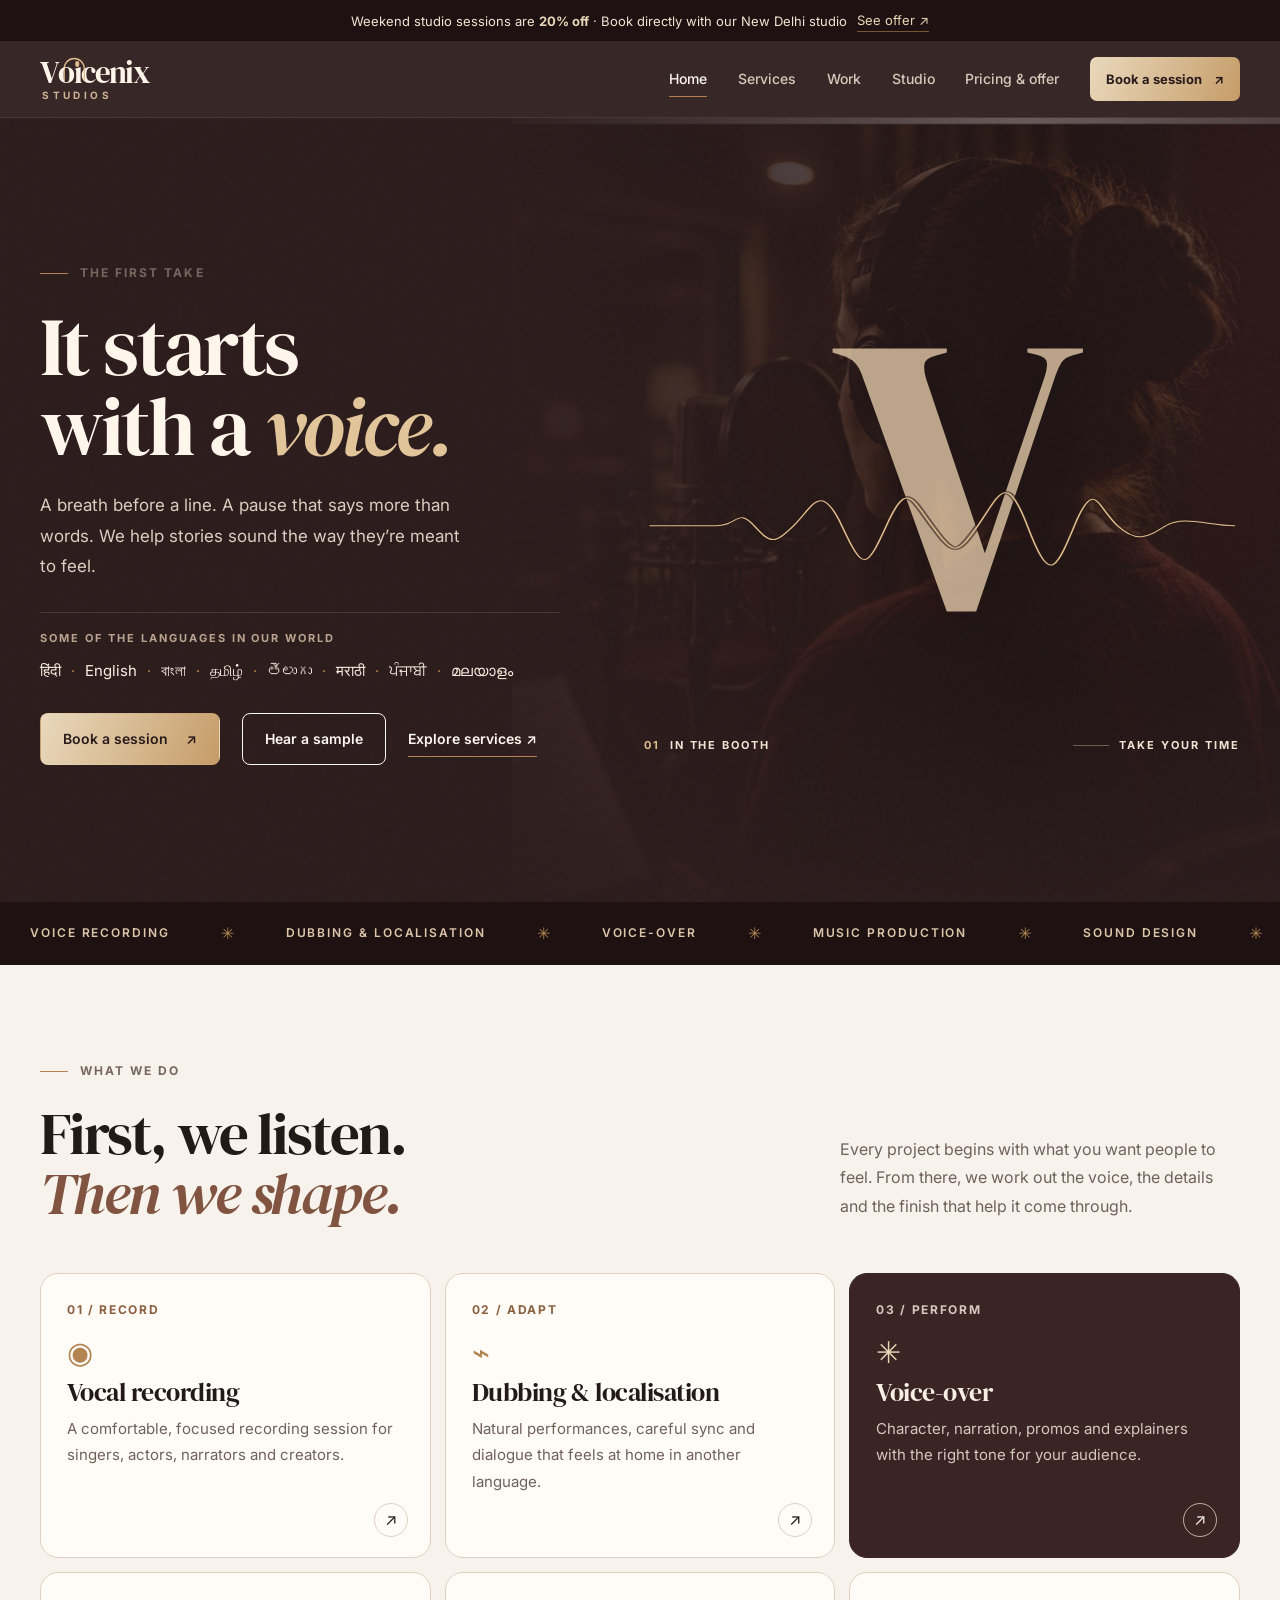
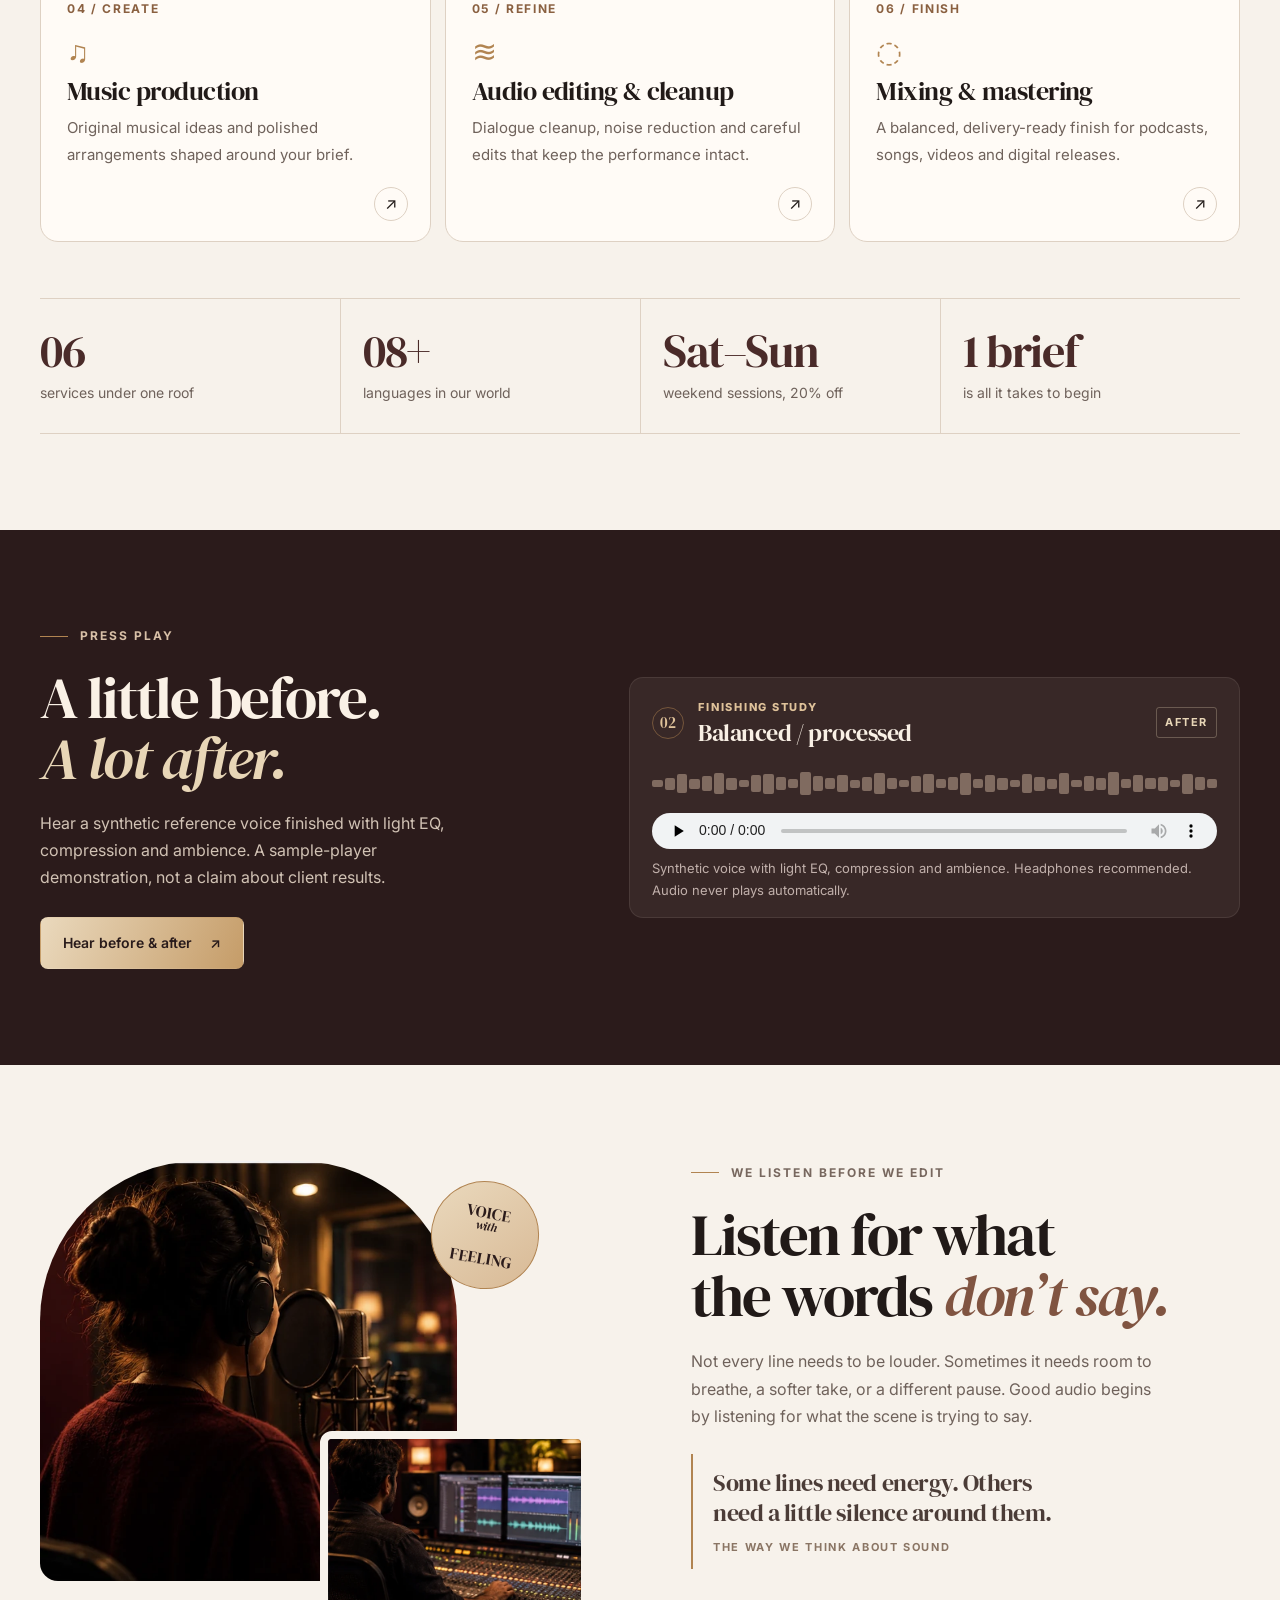
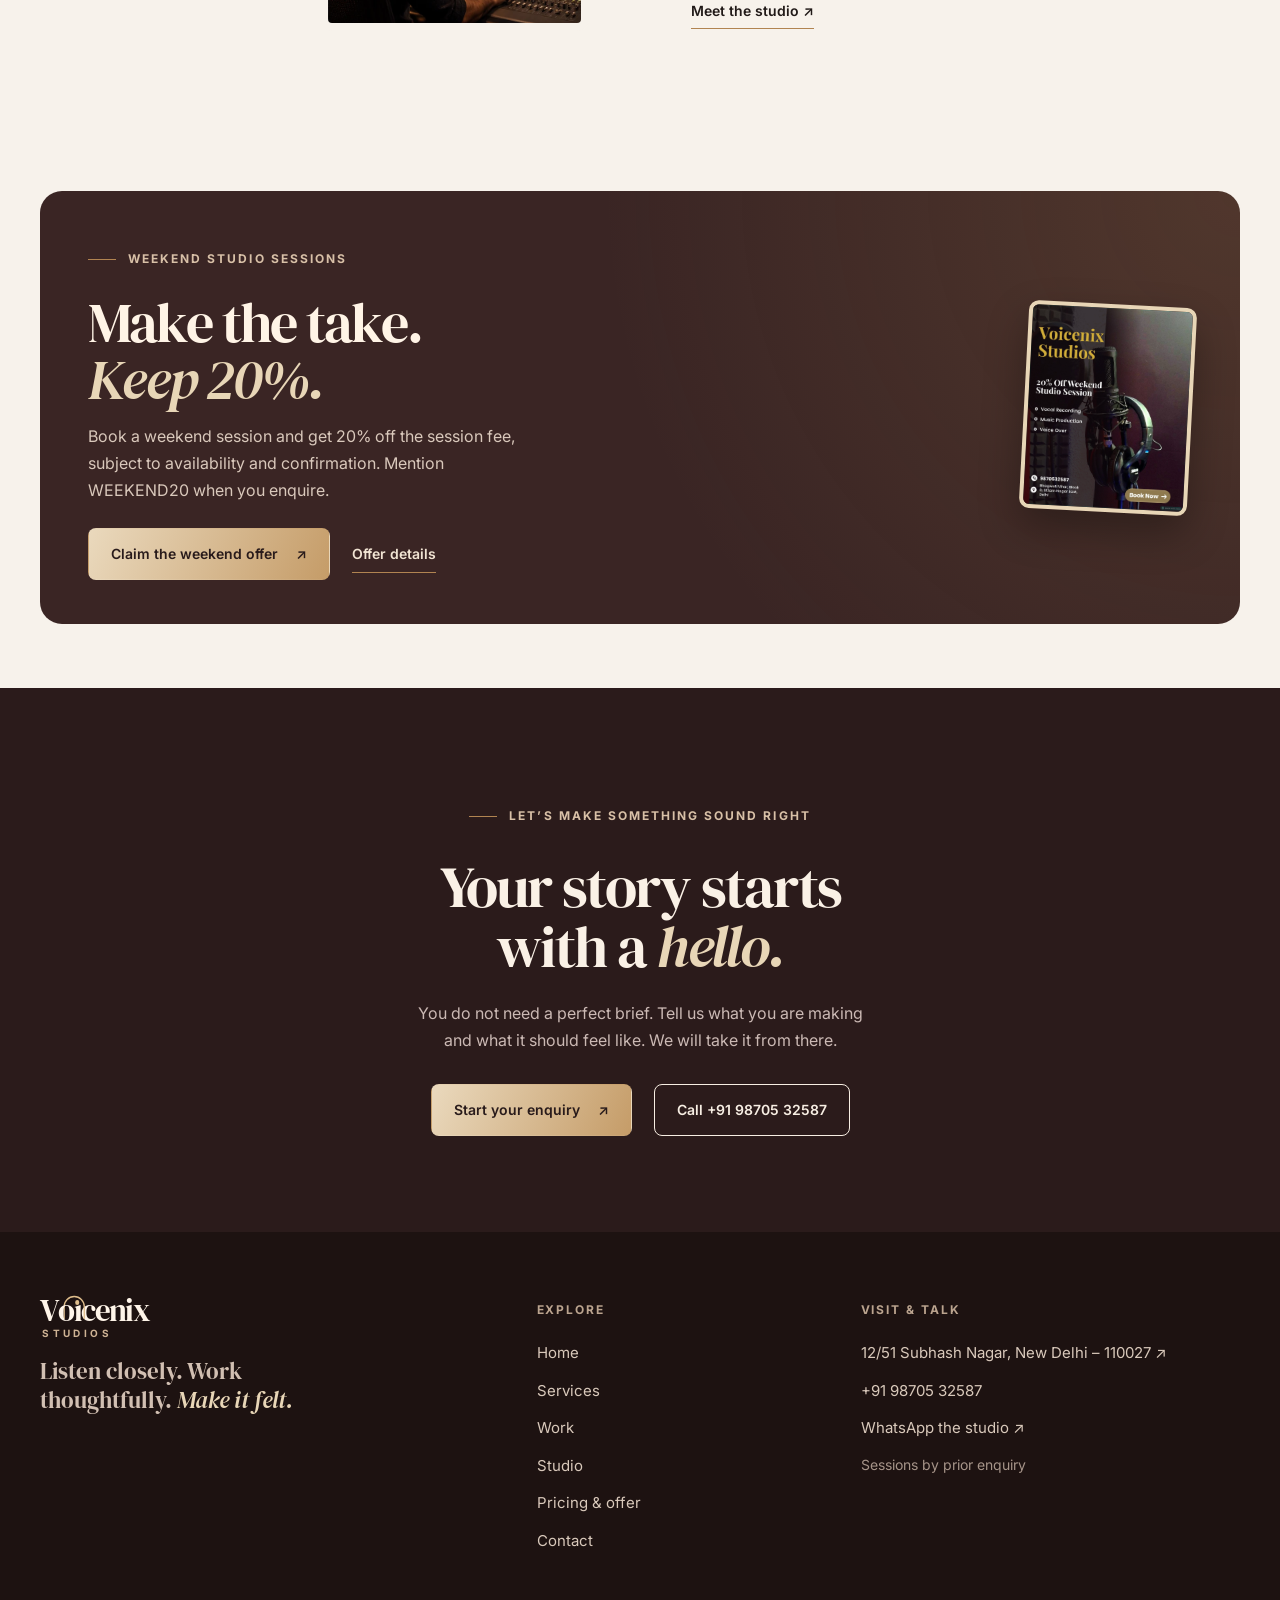
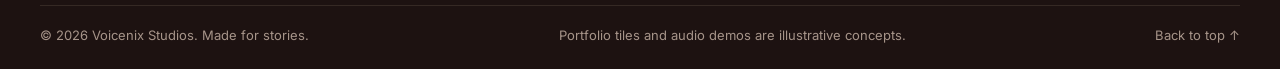
==== commit 79bd3cfb: "Add files via upload" ====
--- a/index.html
+++ b/index.html
@@ -4,318 +4,179 @@
   <meta charset="utf-8">
   <meta name="viewport" content="width=device-width, initial-scale=1">
   <meta name="theme-color" content="#2b1b1b">
-  <meta name="description" content="Voicenix Studios is a Delhi-based recording and sound studio for voice recording, dubbing, voice-over, music production and careful audio finishing.">
   <title>Voicenix Studios — Sound that feels true</title>
+  <meta name="description" content="Voicenix Studios is a New Delhi recording and sound studio (Subhash Nagar) for voice recording, dubbing, voice-over, music production and careful audio finishing.">
+  <link rel="canonical" href="https://YOUR-DOMAIN-HERE/">
+  <meta property="og:type" content="website">
+  <meta property="og:title" content="Voicenix Studios — Sound that feels true">
+  <meta property="og:description" content="Voicenix Studios is a New Delhi recording and sound studio (Subhash Nagar) for voice recording, dubbing, voice-over, music production and careful audio finishing.">
+  <meta property="og:image" content="assets/weekend-offer-poster.jpg">
+  <meta name="twitter:card" content="summary_large_image">
   <link rel="icon" type="image/svg+xml" href="assets/favicon.svg">
   <link rel="preconnect" href="https://fonts.googleapis.com">
   <link rel="preconnect" href="https://fonts.gstatic.com" crossorigin>
-  <link href="https://fonts.googleapis.com/css2?family=DM+Serif+Display:ital@0;1&family=Inter:wght@300;400;500;600;700;800&display=swap" rel="stylesheet">
+  <link href="https://fonts.googleapis.com/css2?family=DM+Serif+Display:ital@0;1&family=Inter:wght@400;500;600;700;800&display=swap" rel="stylesheet">
   <link rel="stylesheet" href="styles.css">
   <script src="script.js" defer></script>
-</head>
-<body>
-
+  <script type="application/ld+json">{"@context":"https://schema.org","@type":"LocalBusiness","name":"Voicenix Studios","description":"Voice recording, dubbing, voice-over, music production and audio finishing studio in New Delhi.","telephone":"+919870532587","image":"assets/weekend-offer-poster.jpg","address":{"@type":"PostalAddress","streetAddress":"12/51 Subhash Nagar","addressLocality":"New Delhi","addressRegion":"Delhi","postalCode":"110027","addressCountry":"IN"},"priceRange":"Quote on enquiry"}</script>
+</head><body class="">
+  <div class="scroll-progress" aria-hidden="true"></div>
   <a class="skip-link" href="#main">Skip to content</a>
-  <section class="intro-gate opening-hero" id="opening" aria-labelledby="opening-title">
-    <img class="opening-background-photo" src="assets/voice-talent.webp" alt="" aria-hidden="true" fetchpriority="high">
-    <div class="opening-shade" aria-hidden="true"></div>
-    <div class="opening-film-grain" aria-hidden="true"></div>
-
-    <div class="opening-shell" id="intro-content">
-      <header class="opening-topline">
-        <a class="opening-brand" href="#opening" aria-label="Voicenix Studios home"><span class="wordmark" aria-hidden="true"><span class="wordmark-v">V</span><span class="wordmark-o">o<svg class="wordmark-headphones" viewBox="0 0 42 42" focusable="false"><path d="M10 25v-8a11 11 0 0 1 22 0v8M10 22v8M32 22v8"/></svg></span><span class="wordmark-i wordmark-i-mic">ı</span><span>c</span><span>e</span><span>n</span><span class="wordmark-i">i</span><span>x</span></span><span class="opening-brand-sub">STUDIOS <i>·</i> VOICE / SOUND / STORY</span></a>
-        <p class="opening-location"><span aria-hidden="true"></span> AN INDEPENDENT SOUND STUDIO <b>·</b> DELHI, INDIA</p>
-      </header>
-
-      <div class="opening-main">
-        <div class="opening-copy">
-          <p class="opening-overline"><span></span> THE FIRST TAKE</p>
-          <h1 class="opening-title" id="opening-title">It starts<br>with a <em>voice.</em></h1>
-          <p class="opening-description">A breath before a line. A pause that says more than words. We help stories sound the way they’re meant to feel.</p>
-
-          <div class="opening-languages">
-            <p class="opening-language-label">SOME OF THE LANGUAGES IN OUR WORLD</p>
-            <div class="opening-language-list" aria-label="Illustrative languages; talent and language pairs are confirmed per project">
-              <span>हिंदी</span><i>·</i><span>English</span><i>·</i><span>বাংলা</span><i>·</i><span>தமிழ்</span><i>·</i><span>తెలుగు</span><i>·</i><span>मराठी</span><i>·</i><span>ਪੰਜਾਬੀ</span><i>·</i><span>മലയാളം</span>
-            </div>
-            <p class="opening-language-note">The right voice and language pair are confirmed around your brief.</p>
-          </div>
-
-          <div class="opening-actions">
-            <a class="opening-enter" href="#services">Explore the studio <span aria-hidden="true">↓</span></a>
-            <a class="opening-book" href="#booking">Book a session <span aria-hidden="true">↗</span></a>
-            <a class="opening-listen" href="#sound-lab">Hear a sample</a>
-          </div>
-          <p class="opening-signoff">GOOD SOUND BEGINS WITH LISTENING.</p>
-        </div>
-
-        <div class="opening-image-stage" aria-hidden="true">
-          <div class="opening-monogram">V</div>
-          <svg class="opening-soundline" viewBox="0 0 460 170" preserveAspectRatio="none" focusable="false">
-            <path class="opening-wave-shadow" d="M0 86 C30 86 35 86 52 86 S69 62 82 86 S98 110 113 86 S134 26 151 86 S170 144 186 86 S205 48 222 86 S241 126 258 86 S280 13 297 86 S318 150 334 86 S352 62 368 86 S392 100 406 86 S440 86 460 86"/>
-            <path class="opening-wave-draw" d="M0 86 C30 86 35 86 52 86 S69 62 82 86 S98 110 113 86 S134 26 151 86 S170 144 186 86 S205 48 222 86 S241 126 258 86 S280 13 297 86 S318 150 334 86 S352 62 368 86 S392 100 406 86 S440 86 460 86"/>
-          </svg>
-          <div class="opening-image-caption"><span>01</span><span>IN THE BOOTH</span><span class="opening-caption-rule"></span><span>TAKE YOUR TIME</span></div>
-          <div class="opening-meter" aria-hidden="true"><i></i><i></i><i></i><i></i><i></i><i></i><i></i><i></i><i></i><i></i><i></i><i></i><i></i><i></i><i></i><i></i><i></i><i></i><i></i><i></i><i></i><i></i></div>
-        </div>
-      </div>
-      <footer class="opening-footer"><span>VOICE RECORDING <b>·</b> DUBBING <b>·</b> SOUND</span><span class="opening-footer-note">MADE WITH CARE, TAKE BY TAKE.</span></footer>
-    </div>
-  </section>
-  <div class="announcement-bar">
-    <span class="announcement-dot" aria-hidden="true"></span>
-    Weekend studio sessions are <strong>20% off</strong> · Book directly with our Delhi studio
-    <a href="#weekend-offer">See offer <span aria-hidden="true">↗</span></a>
-  </div>
-
-  <header class="site-header" id="top">
-    <div class="nav-wrap">
-      <a class="brand brand-readable" href="#top" aria-label="Voicenix Studios home">
-        <span class="wordmark" aria-hidden="true"><span class="wordmark-v">V</span><span class="wordmark-o">o<svg class="wordmark-headphones" viewBox="0 0 42 42" focusable="false"><path d="M10 25v-8a11 11 0 0 1 22 0v8M10 22v8M32 22v8"/></svg></span><span class="wordmark-i wordmark-i-mic">ı</span><span>c</span><span>e</span><span>n</span><span class="wordmark-i">i</span><span>x</span></span>
-        <span class="brand-studios">STUDIOS</span>
-      </a>
-      <button class="menu-toggle" type="button" aria-label="Open navigation" aria-expanded="false" aria-controls="primary-nav">
-        <span></span><span></span>
-      </button>
+  <div class="announce"><span>Weekend studio sessions are <strong>20% off</strong> · Book directly with our New Delhi studio</span> <a href="pricing.html#offer">See offer ↗</a></div>
+  <header class="site-header">
+    <div class="wrap nav-wrap">
+      <a class="brand" href="index.html" aria-label="Voicenix Studios home"><span class="wordmark" aria-hidden="true"><span class="wordmark-v">V</span><span class="wordmark-o">o<svg class="wordmark-headphones" viewBox="0 0 42 42" focusable="false"><path d="M10 25v-8a11 11 0 0 1 22 0v8M10 22v8M32 22v8"/></svg></span><span class="wordmark-i wordmark-i-mic">ı</span><span>c</span><span>e</span><span>n</span><span class="wordmark-i">i</span><span>x</span></span><span class="brand-studios">STUDIOS</span></a>
+      <button class="menu-toggle" type="button" aria-label="Open navigation" aria-expanded="false" aria-controls="primary-nav"><span></span><span></span></button>
       <nav class="primary-nav" id="primary-nav" aria-label="Main navigation">
-        <a href="#services">Services</a>
-        <a href="#work">Selected work</a>
-        <a href="#studio">The studio</a>
-        <a href="#faq">FAQs</a>
-        <a class="nav-cta" href="#booking">Book a session <span aria-hidden="true">↗</span></a>
+        <a href="index.html" aria-current="page">Home</a><a href="services.html">Services</a><a href="work.html">Work</a><a href="studio.html">Studio</a><a href="pricing.html">Pricing &amp; offer</a>
+        <a class="nav-cta" href="contact.html">Book a session <span aria-hidden="true">↗</span></a>
       </nav>
     </div>
   </header>
+  <main id="main" tabindex="-1">
+    <section class="opening" aria-labelledby="opening-title">
+      <img class="opening-photo" src="assets/voice-talent.webp" alt="" aria-hidden="true" fetchpriority="high">
+      <div class="opening-shade" aria-hidden="true"></div><div class="opening-grain" aria-hidden="true"></div>
+      <div class="wrap opening-inner">
+        <div class="opening-copy">
+          <p class="eyebrow">The first take</p>
+          <h1 id="opening-title">It starts<br>with a <em>voice.</em></h1>
+          <p class="opening-lede">A breath before a line. A pause that says more than words. We help stories sound the way they’re meant to feel.</p>
+          <div class="lang-line">
+            <p>SOME OF THE LANGUAGES IN OUR WORLD</p>
+            <div aria-label="Illustrative languages; talent and language pairs are confirmed per project"><span>हिंदी</span><i>·</i><span>English</span><i>·</i><span>বাংলা</span><i>·</i><span>தமிழ்</span><i>·</i><span>తెలుగు</span><i>·</i><span>मराठी</span><i>·</i><span>ਪੰਜਾਬੀ</span><i>·</i><span>മലയാളം</span></div>
+          </div>
+          <div class="btn-row"><a class="btn btn-gold" href="contact.html">Book a session <span aria-hidden="true">↗</span></a><a class="btn btn-line" href="work.html#sound-lab">Hear a sample</a><a class="link-arrow" href="services.html">Explore services ↗</a></div>
+        </div>
+        <div class="opening-stage" aria-hidden="true">
+          <div class="opening-v">V</div>
+          <svg class="opening-wave" viewBox="0 0 460 170" preserveAspectRatio="none" focusable="false">
+            <path class="shadow" d="M0 86 C30 86 35 86 52 86 S69 62 82 86 S98 110 113 86 S134 26 151 86 S170 144 186 86 S205 48 222 86 S241 126 258 86 S280 13 297 86 S318 150 334 86 S352 62 368 86 S392 100 406 86 S440 86 460 86"/>
+            <path class="draw" d="M0 86 C30 86 35 86 52 86 S69 62 82 86 S98 110 113 86 S134 26 151 86 S170 144 186 86 S205 48 222 86 S241 126 258 86 S280 13 297 86 S318 150 334 86 S352 62 368 86 S392 100 406 86 S440 86 460 86"/>
+          </svg>
+          <div class="opening-caption"><b>01</b><span>IN THE BOOTH</span><i></i><span>TAKE YOUR TIME</span></div>
+        </div>
+      </div>
+    </section>
+    <section class="strip" aria-label="Studio specialties"><div class="strip-track"><div class="strip-group"><span>VOICE RECORDING</span><b>✳</b><span>DUBBING &amp; LOCALISATION</span><b>✳</b><span>VOICE-OVER</span><b>✳</b><span>MUSIC PRODUCTION</span><b>✳</b><span>SOUND DESIGN</span><b>✳</b></div><div class="strip-group" aria-hidden="true"><span>VOICE RECORDING</span><b>✳</b><span>DUBBING &amp; LOCALISATION</span><b>✳</b><span>VOICE-OVER</span><b>✳</b><span>MUSIC PRODUCTION</span><b>✳</b><span>SOUND DESIGN</span><b>✳</b></div></div></section>
 
-  <main id="main" tabindex="-1">
-    <section class="service-strip" aria-label="Studio specialties">
-      <div class="strip-track">
-        <div class="strip-group"><span>VOICE RECORDING</span><b>✳</b><span>DUBBING & LOCALISATION</span><b>✳</b><span>VOICE-OVER</span><b>✳</b><span>MUSIC PRODUCTION</span><b>✳</b><span>SOUND DESIGN</span><b>✳</b></div>
-        <div class="strip-group" aria-hidden="true"><span>VOICE RECORDING</span><b>✳</b><span>DUBBING & LOCALISATION</span><b>✳</b><span>VOICE-OVER</span><b>✳</b><span>MUSIC PRODUCTION</span><b>✳</b><span>SOUND DESIGN</span><b>✳</b></div>
+    <section class="section">
+      <div class="wrap">
+        <div class="head-row reveal"><div><p class="eyebrow">What we do</p><h2>First, we listen.<br><em>Then we shape.</em></h2></div>
+        <p class="lede">Every project begins with what you want people to feel. From there, we work out the voice, the details and the finish that help it come through.</p></div>
+        <div class="grid-3">
+        <a class="service-card reveal" href="services.html#record" aria-label="Vocal recording — learn more">
+          <span class="idx">01 / RECORD</span><span class="glyph" aria-hidden="true">◉</span>
+          <h3>Vocal recording</h3><p>A comfortable, focused recording session for singers, actors, narrators and creators.</p><span class="go" aria-hidden="true">↗</span>
+        </a>
+        <a class="service-card reveal" href="services.html#dub" aria-label="Dubbing &amp; localisation — learn more">
+          <span class="idx">02 / ADAPT</span><span class="glyph" aria-hidden="true">⌁</span>
+          <h3>Dubbing &amp; localisation</h3><p>Natural performances, careful sync and dialogue that feels at home in another language.</p><span class="go" aria-hidden="true">↗</span>
+        </a>
+        <a class="service-card dark reveal" href="services.html#vo" aria-label="Voice-over — learn more">
+          <span class="idx">03 / PERFORM</span><span class="glyph" aria-hidden="true">✳</span>
+          <h3>Voice-over</h3><p>Character, narration, promos and explainers with the right tone for your audience.</p><span class="go" aria-hidden="true">↗</span>
+        </a>
+        <a class="service-card reveal" href="services.html#music" aria-label="Music production — learn more">
+          <span class="idx">04 / CREATE</span><span class="glyph" aria-hidden="true">♫</span>
+          <h3>Music production</h3><p>Original musical ideas and polished arrangements shaped around your brief.</p><span class="go" aria-hidden="true">↗</span>
+        </a>
+        <a class="service-card reveal" href="services.html#edit" aria-label="Audio editing &amp; cleanup — learn more">
+          <span class="idx">05 / REFINE</span><span class="glyph" aria-hidden="true">≋</span>
+          <h3>Audio editing &amp; cleanup</h3><p>Dialogue cleanup, noise reduction and careful edits that keep the performance intact.</p><span class="go" aria-hidden="true">↗</span>
+        </a>
+        <a class="service-card reveal" href="services.html#mix" aria-label="Mixing &amp; mastering — learn more">
+          <span class="idx">06 / FINISH</span><span class="glyph" aria-hidden="true">◌</span>
+          <h3>Mixing &amp; mastering</h3><p>A balanced, delivery-ready finish for podcasts, songs, videos and digital releases.</p><span class="go" aria-hidden="true">↗</span>
+        </a>
+        </div>
+        <div class="glance reveal" style="margin-top:56px" aria-label="Studio at a glance">
+          <div><strong>06</strong><span>services under one roof</span></div><div><strong>08+</strong><span>languages in our world</span></div>
+          <div><strong>Sat–Sun</strong><span>weekend sessions, 20% off</span></div><div><strong>1 brief</strong><span>is all it takes to begin</span></div>
+        </div>
       </div>
     </section>
 
-    <section class="section section-services" id="services">
-      <div class="section-heading reveal">
-        <p class="eyebrow"><span class="eyebrow-line"></span> WHAT WE DO</p>
-        <div class="heading-row">
-          <h2>First, we listen.<br><em>Then we shape.</em></h2>
-          <p>Every project begins with what you want people to feel. From there, we work out the voice, the details and the finish that help it come through.</p>
+    <section class="section bg-dark">
+      <div class="wrap sound-band">
+        <div class="reveal"><p class="eyebrow">Press play</p><h2>A little before.<br><em>A lot after.</em></h2>
+          <p>Hear a synthetic reference voice finished with light EQ, compression and ambience. A sample-player demonstration, not a claim about client results.</p>
+          <a class="btn btn-gold" href="work.html#sound-lab">Hear before &amp; after <span aria-hidden="true">↗</span></a></div>
+        <div class="compare-stack reveal d1">
+          <article class="compare-card compare-card-finished">
+            <div class="compare-head"><span class="compare-num">02</span><div><p class="compare-kicker">FINISHING STUDY</p><h3>Balanced / processed</h3></div><span class="compare-state">AFTER</span></div>
+            <div class="comparison-waveform" aria-hidden="true"></div>
+            <audio controls preload="none" aria-label="Play processed synthetic voice reference"><source src="assets/voice-demo-polished.mp3" type="audio/mpeg">Your browser does not support audio playback.</audio>
+            <p class="compare-caption">Synthetic voice with light EQ, compression and ambience. Headphones recommended. Audio never plays automatically.</p>
+          </article>
         </div>
-      </div>
-      <div class="services-grid">
-        <article class="service-card reveal">
-          <span class="service-index">01 / RECORD</span><span class="service-glyph" aria-hidden="true">◉</span>
-          <h3>Vocal recording</h3><p>A comfortable, focused recording session for singers, actors, narrators and creators.</p><a href="#booking" class="service-link" aria-label="Ask about vocal recording" data-service-select="Vocal recording">↗</a>
-        </article>
-        <article class="service-card reveal">
-          <span class="service-index">02 / ADAPT</span><span class="service-glyph" aria-hidden="true">⌁</span>
-          <h3>Dubbing & localisation</h3><p>Natural performances, careful sync and dialogue that feels at home in another language.</p><a href="#booking" class="service-link" aria-label="Ask about dubbing and localisation" data-service-select="Dubbing & localisation">↗</a>
-        </article>
-        <article class="service-card service-card-dark reveal">
-          <span class="service-index">03 / PERFORM</span><span class="service-glyph" aria-hidden="true">✳</span>
-          <h3>Voice-over</h3><p>Character, narration, promos and explainers with the right tone for your audience.</p><a href="#booking" class="service-link" aria-label="Ask about voice-over" data-service-select="Voice-over">↗</a>
-        </article>
-        <article class="service-card reveal">
-          <span class="service-index">04 / CREATE</span><span class="service-glyph" aria-hidden="true">♫</span>
-          <h3>Music production</h3><p>Original musical ideas and polished arrangements shaped around your brief.</p><a href="#booking" class="service-link" aria-label="Ask about music production" data-service-select="Music production">↗</a>
-        </article>
-        <article class="service-card reveal">
-          <span class="service-index">05 / REFINE</span><span class="service-glyph" aria-hidden="true">≋</span>
-          <h3>Editing & cleanup</h3><p>Dialogue cleanup, noise reduction and careful edits that keep the performance intact.</p><a href="#booking" class="service-link" aria-label="Ask about audio editing and cleanup" data-service-select="Audio editing & cleanup">↗</a>
-        </article>
-        <article class="service-card reveal">
-          <span class="service-index">06 / FINISH</span><span class="service-glyph" aria-hidden="true">◌</span>
-          <h3>Mixing & mastering</h3><p>A balanced, delivery-ready finish for podcasts, songs, videos and digital releases.</p><a href="#booking" class="service-link" aria-label="Ask about mixing and mastering" data-service-select="Mixing & mastering">↗</a>
-        </article>
-      </div>
-      <div class="language-note reveal"><span class="language-icon" aria-hidden="true">文</span><p><strong>Working across languages?</strong> Tell us your language pair, accent needs and delivery format. We’ll confirm talent availability and scope before recording.</p><a href="#booking" data-service-select="Dubbing & localisation">Discuss a project <span aria-hidden="true">↗</span></a></div>
-    </section>
-
-    <section class="section studio-section" id="studio">
-      <div class="studio-photos reveal">
-        <img class="studio-photo-main" src="assets/voice-talent.webp" alt="Vocal performer wearing headphones during a recording session" loading="lazy">
-        <img class="studio-photo-detail" src="assets/audio-engineering.webp" alt="Audio engineer shaping a recording on a mixing desk" loading="lazy">
-        <span class="studio-stamp" aria-hidden="true">VOICE<br><i>with</i><br>FEELING</span>
-      </div>
-      <div class="studio-copy reveal reveal-delay">
-        <p class="eyebrow"><span class="eyebrow-line"></span> WE LISTEN BEFORE WE EDIT</p>
-        <h2>Listen for what<br>the words <em>don’t say.</em></h2>
-        <p>Not every line needs to be louder. Sometimes it needs room to breathe, a softer take, or a different pause. Good audio begins by listening for what the scene is trying to say.</p>
-        <p>From our base in Uttam Nagar East, Delhi, we work with creators and production teams on scripted series, voice-over, music and more. Start with a rough brief; we’ll work through the right setup together.</p>
-        <blockquote class="studio-note"><p>Some lines need energy. Others need a little silence around them.</p><span>THE WAY WE THINK ABOUT SOUND</span></blockquote>
-        <div class="studio-facts">
-          <div><span class="fact-icon" aria-hidden="true">⌖</span><p><strong>Find us</strong><br>Bhagwati Vihar, Block D,<br>Uttam Nagar East, Delhi</p></div>
-          <div><span class="fact-icon" aria-hidden="true">◔</span><p><strong>Book a time</strong><br>Sessions by prior enquiry<br>Weekend slots subject to availability</p></div>
-        </div>
-        <a class="text-link text-link-dark" href="https://www.google.com/maps/search/?api=1&query=Bhagwati%20Vihar%20Block%20D%20Uttam%20Nagar%20East%20Delhi" target="_blank" rel="noopener noreferrer">Get directions <span aria-hidden="true">↗</span></a>
       </div>
     </section>
 
-    <section class="section work-section" id="work">
-      <div class="section-heading reveal">
-        <p class="eyebrow"><span class="eyebrow-line"></span> A FEEL FOR THE FINISH</p>
-        <div class="heading-row">
-          <h2>Made in the details.<br><em>Remembered in the feeling.</em></h2>
-          <p>These are small listening studies, not client credits—examples of tone and finish while the real studio portfolio takes shape.</p>
+    <section class="section">
+      <div class="wrap split">
+        <div class="split-media photos reveal">
+          <img class="photo-main" src="assets/voice-talent.webp" alt="Vocal performer wearing headphones during a recording session" loading="lazy">
+          <img class="photo-detail" src="assets/audio-engineering.webp" alt="Audio engineer shaping a recording on a mixing desk" loading="lazy">
+          <span class="stamp" aria-hidden="true">VOICE<br><i>with</i><br>FEELING</span>
         </div>
-      </div>
-      <div class="work-grid">
-        <article class="work-card work-card-tall reveal">
-          <div class="work-image"><img src="assets/voice-talent.webp" alt="Voice artist preparing to record dialogue in a sound booth" loading="lazy"><span class="work-type">CONCEPT PROJECT · 01</span></div>
-          <div class="work-meta"><div><h3>The Last Promise</h3><p>Short-drama dubbing direction</p></div><span class="work-arrow" aria-hidden="true">↗</span></div>
-          <div class="work-tags"><span>Dialogue</span><span>Performance</span><span>Localisation</span></div>
-          <div class="work-listen"><div class="work-listen-label"><span>LISTEN TO A DEMO</span><span class="synthetic-tag">SYNTHETIC</span></div><div class="mini-waveform" aria-hidden="true"></div><audio controls preload="none" aria-label="Synthetic short-drama dialogue reference"><source src="assets/voice-demo-polished.mp3" type="audio/mpeg">Your browser does not support audio playback.</audio></div>
-        </article>
-        <article class="work-card reveal reveal-delay-small">
-          <div class="work-image"><img src="assets/audio-engineering.webp" alt="Audio engineer working on a mixing console and waveform display" loading="lazy"><span class="work-type">CONCEPT PROJECT · 02</span></div>
-          <div class="work-meta"><div><h3>After Hours</h3><p>Creator voice-over & sound edit</p></div><span class="work-arrow" aria-hidden="true">↗</span></div>
-          <div class="work-tags"><span>Narration</span><span>Audio edit</span></div>
-          <div class="work-listen"><div class="work-listen-label"><span>LISTEN TO A DEMO</span><span class="synthetic-tag">SYNTHETIC</span></div><div class="mini-waveform" aria-hidden="true"></div><audio controls preload="none" aria-label="Synthetic narrator reference"><source src="assets/narration-demo.mp3" type="audio/mpeg">Your browser does not support audio playback.</audio></div>
-        </article>
-        <article class="work-card reveal">
-          <div class="work-image"><img src="assets/studio-mic.webp" alt="Close-up of a studio microphone ready for a music recording" loading="lazy"><span class="work-type">CONCEPT PROJECT · 03</span></div>
-          <div class="work-meta"><div><h3>Neon Monsoon</h3><p>Music & atmosphere study</p></div><span class="work-arrow" aria-hidden="true">↗</span></div>
-          <div class="work-tags"><span>Sound design</span><span>Music</span></div>
-          <div class="work-listen"><div class="work-listen-label"><span>LISTEN TO A DEMO</span><span class="synthetic-tag">SYNTHETIC</span></div><div class="mini-waveform" aria-hidden="true"></div><audio controls preload="none" aria-label="Synthetic atmosphere voice reference"><source src="assets/atmosphere-demo.mp3" type="audio/mpeg">Your browser does not support audio playback.</audio></div>
-        </article>
-      </div>
-      <p class="portfolio-footnote">These project titles and audio samples are illustrative concepts. The voices are synthetic interface demos, not client recordings or endorsements. Replace them with approved studio samples before promoting the portfolio.</p>
-    </section>
-
-    <section class="sound-lab-section" id="sound-lab" aria-labelledby="sound-lab-title">
-      <div class="sound-lab-inner section-shell">
-        <div class="sound-lab-intro reveal">
-          <p class="eyebrow eyebrow-light"><span class="eyebrow-line"></span> PRESS PLAY</p>
-          <h2 id="sound-lab-title">A little before.<br><em>A lot after.</em></h2>
-          <p>Hear the same synthetic reference voice in a dry take and a lightly processed version. This is a sample-player demonstration—not a claim about client results. Real approved recordings can replace these clips later.</p>
-          <div class="sound-lab-note"><span aria-hidden="true">✳</span><span>Use headphones for the clearest comparison. Audio never plays automatically.</span></div>
+        <div class="split-copy reveal d1">
+          <p class="eyebrow">We listen before we edit</p>
+          <h2>Listen for what<br>the words <em>don’t say.</em></h2>
+          <p>Not every line needs to be louder. Sometimes it needs room to breathe, a softer take, or a different pause. Good audio begins by listening for what the scene is trying to say.</p>
+          <blockquote class="pull" style="margin-inline:0"><p>Some lines need energy. Others need a little silence around them.</p><span>THE WAY WE THINK ABOUT SOUND</span></blockquote>
+          <a class="link-arrow" href="studio.html">Meet the studio ↗</a>
         </div>
-        <div class="comparison-stack reveal reveal-delay">
-          <article class="compare-card" data-audio-card>
-            <div class="compare-card-head"><span class="compare-number">01</span><div><p class="compare-kicker">REFERENCE TAKE</p><h3>Dry / unprocessed</h3></div><span class="compare-state">BEFORE</span></div>
-            <div class="comparison-waveform" aria-hidden="true"></div>
-            <audio controls preload="none" data-visual-audio aria-label="Play dry synthetic voice reference"><source src="assets/voice-demo-raw.mp3" type="audio/mpeg">Your browser does not support audio playback.</audio>
-            <p class="compare-caption">Synthetic voice, without the finishing chain.</p>
-          </article>
-          <article class="compare-card compare-card-finished" data-audio-card>
-            <div class="compare-card-head"><span class="compare-number">02</span><div><p class="compare-kicker">FINISHING STUDY</p><h3>Balanced / processed</h3></div><span class="compare-state">AFTER</span></div>
-            <div class="comparison-waveform" aria-hidden="true"></div>
-            <audio controls preload="none" data-visual-audio aria-label="Play processed synthetic voice reference"><source src="assets/voice-demo-polished.mp3" type="audio/mpeg">Your browser does not support audio playback.</audio>
-            <p class="compare-caption">The same synthetic line with light EQ, compression and ambience.</p>
-          </article>
-        </div>
-      </div>
-      <div class="sound-trust-row section-shell" aria-label="How we work">
-        <div><span class="trust-mark" aria-hidden="true">01</span><p><strong>Scope agreed up front</strong><span>We align on what the project needs.</span></p></div>
-        <div><span class="trust-mark" aria-hidden="true">02</span><p><strong>Delivery specs confirmed</strong><span>Formats and deadlines are discussed first.</span></p></div>
-        <div><span class="trust-mark" aria-hidden="true">03</span><p><strong>Revisions made clear</strong><span>Included changes are agreed before work begins.</span></p></div>
       </div>
     </section>
 
-    <section class="process-section" id="process">
-      <div class="process-inner section-shell">
-        <div class="process-intro reveal">
-          <p class="eyebrow eyebrow-light"><span class="eyebrow-line"></span> A SIMPLE PROCESS</p>
-          <h2>A good take starts<br>with <em>a conversation.</em></h2>
-          <p>No mystery and no guesswork. We talk through the feeling you’re after, agree on the work, then keep you close through each step.</p>
-          <a class="button button-gold" href="#booking">Tell us what you’re making <span aria-hidden="true">↗</span></a>
-        </div>
-        <div class="process-steps">
-          <article class="process-step reveal"><span class="step-count">01</span><div><h3>Share the brief</h3><p>Tell us about the story, platform, language, timeline and references.</p></div><span class="step-mark" aria-hidden="true">↗</span></article>
-          <article class="process-step reveal"><span class="step-count">02</span><div><h3>Plan the session</h3><p>We align on talent, tone, script readiness, scope and deliverables.</p></div><span class="step-mark" aria-hidden="true">↗</span></article>
-          <article class="process-step reveal"><span class="step-count">03</span><div><h3>Record & refine</h3><p>Capture the performance, then edit and shape the sound to your brief.</p></div><span class="step-mark" aria-hidden="true">↗</span></article>
-          <article class="process-step reveal"><span class="step-count">04</span><div><h3>Review & deliver</h3><p>Review agreed revisions and receive your files in the required format.</p></div><span class="step-mark" aria-hidden="true">↗</span></article>
+    <section class="section-tight">
+      <div class="wrap">
+        <div class="offer-banner reveal">
+          <div><p class="eyebrow" style="color:#d8c0a7">Weekend studio sessions</p><h2>Make the take.<br><em style="color:#e8d6b7">Keep 20%.</em></h2>
+            <p>Book a weekend session and get 20% off the session fee, subject to availability and confirmation. Mention WEEKEND20 when you enquire.</p>
+            <div class="btn-row"><a class="btn btn-gold" href="contact.html?offer=1">Claim the weekend offer <span aria-hidden="true">↗</span></a><a class="link-arrow" href="pricing.html#offer" style="color:#f1e4d3">Offer details</a></div></div>
+          <img src="assets/weekend-offer-poster.jpg" alt="Voicenix Studios poster advertising 20 percent off a weekend studio session" loading="lazy">
         </div>
       </div>
-      <div class="process-orbit orbit-one" aria-hidden="true"></div><div class="process-orbit orbit-two" aria-hidden="true"></div>
     </section>
-
-    <section class="section offer-section" id="weekend-offer">
-      <div class="offer-copy reveal">
-        <p class="eyebrow"><span class="eyebrow-line"></span> A LITTLE MORE ROOM TO CREATE</p>
-        <p class="offer-kicker">WEEKEND STUDIO SESSIONS</p>
-        <h2>Make the take.<br><em>Keep 20%.</em></h2>
-        <p>Book a weekend studio session and get 20% off the session fee. Share your project details so we can confirm availability, timing and the final quote.</p>
-        <a class="button button-dark" href="#booking" data-weekend-offer>Claim the weekend offer <span aria-hidden="true">↗</span></a>
-        <p class="offer-terms">Offer subject to slot availability and confirmation. Please mention “WEEKEND20” when enquiring.</p>
-      </div>
-      <div class="offer-art reveal reveal-delay">
-        <img src="assets/weekend-offer-poster.jpg" alt="Voicenix Studios original promotional poster advertising 20 percent off a weekend studio session" loading="lazy">
-        <span class="offer-image-caption">THE ORIGINAL STUDIO POSTER · SAVE IT FOR LATER</span>
-      </div>
-    </section>
-
-
-    <section class="faq-section section" id="faq">
-      <div class="faq-heading reveal"><p class="eyebrow"><span class="eyebrow-line"></span> GOOD TO KNOW</p><h2>A few things<br><em>before we record.</em></h2><p>Every project is a little different. Here are the basics to help you start.</p></div>
-      <div class="faq-list reveal">
-        <details><summary>What should I share before asking for a quote?<span class="faq-plus" aria-hidden="true">+</span></summary><p>Send your script or a rough duration, the kind of project, language or accent requirements, delivery deadline and any sound references you have. A rough brief is absolutely fine for the first conversation.</p></details>
-        <details><summary>Do you work on dubbing for short dramas and OTT content?<span class="faq-plus" aria-hidden="true">+</span></summary><p>Short-drama and screen-content dubbing are part of the services this site is built around. Share the episode count, duration, language pair and sync requirements so we can confirm the right scope and talent.</p></details>
-        <details><summary>Can I book a weekend recording session?<span class="faq-plus" aria-hidden="true">+</span></summary><p>Yes—enquiries are welcome. The 20% offer applies to confirmed weekend studio-session fees, subject to availability. Mention WEEKEND20 when you contact us.</p></details>
-        <details><summary>How do revisions and delivery work?<span class="faq-plus" aria-hidden="true">+</span></summary><p>We’ll agree on deliverables, file formats and the included revision scope before work begins. Larger script changes or extra versions may require a revised quote.</p></details>
-        <details><summary>Can I book if my script is not final yet?<span class="faq-plus" aria-hidden="true">+</span></summary><p>Of course. You can discuss your idea first. Before the actual recording, a locked or near-final script helps avoid retakes and keeps the project on schedule.</p></details>
-      </div>
-    </section>
-
-    <section class="booking-section" id="booking">
-      <div class="booking-inner section-shell">
-        <div class="booking-copy reveal">
-          <p class="eyebrow eyebrow-light"><span class="eyebrow-line"></span> LET’S MAKE SOMETHING SOUND RIGHT</p>
-          <h2>Your story starts<br>with a <em>hello.</em></h2>
-          <p>You don’t need a perfect brief to start. Tell us what you’re making and what you need it to feel like. We’ll take it from there, then confirm scope, timing and pricing together.</p>
-          <a class="phone-link" href="tel:+919870532587"><span class="phone-icon" aria-hidden="true">⌕</span><span><small>CALL THE STUDIO</small><strong>+91 98705 32587</strong></span><span class="phone-arrow" aria-hidden="true">↗</span></a>
-          <a class="booking-address" href="https://www.google.com/maps/search/?api=1&query=Bhagwati%20Vihar%20Block%20D%20Uttam%20Nagar%20East%20Delhi" target="_blank" rel="noopener noreferrer"><span aria-hidden="true">⌖</span><p><strong>Bhagwati Vihar, Block D</strong><br>Uttam Nagar East, Delhi<br><small>Open directions ↗</small></p></a>
-        </div>
-        <form class="booking-form reveal reveal-delay" id="booking-form">
-          <div class="form-top"><span>PROJECT ENQUIRY</span><span class="form-dot" aria-hidden="true"></span></div>
-          <div class="form-row">
-            <label for="name">Your name <span>*</span><input id="name" name="name" autocomplete="name" required placeholder="How should we address you?"></label>
-            <label for="email">Email <small>optional</small><input id="email" name="email" type="email" autocomplete="email" placeholder="you@example.com"></label>
-          </div>
-          <label for="service">What are you making? <span>*</span>
-            <select id="service" name="service" required>
-              <option value="" selected disabled>Choose a service</option>
-              <option>Vocal recording</option><option>Dubbing & localisation</option><option>Voice-over</option><option>Music production</option><option>Audio editing & cleanup</option><option>Mixing & mastering</option><option>Something else</option>
-            </select>
-          </label>
-          <div class="service-specific-fields" id="service-specific-fields" hidden>
-            <p class="service-specific-heading" id="service-specific-heading">A few details to help us scope the work</p>
-            <div class="service-specific-grid">
-              <label for="extra-one"><span id="extra-one-label">Project detail</span> <small>optional</small><input id="extra-one" name="extraOne" autocomplete="off" placeholder="Add a little detail"></label>
-              <label for="extra-two"><span id="extra-two-label">Project detail</span> <small>optional</small><input id="extra-two" name="extraTwo" autocomplete="off" placeholder="Add a little detail"></label>
-              <label for="extra-three"><span id="extra-three-label">Project detail</span> <small>optional</small><input id="extra-three" name="extraThree" autocomplete="off" placeholder="Add a little detail"></label>
-            </div>
-          </div>
-          <label for="deadline">Ideal timeline <small>optional</small>
-            <select id="deadline" name="deadline"><option value="Not decided">Not decided yet</option><option>Within 48 hours</option><option>Within one week</option><option>Within one month</option><option>Flexible</option></select>
-          </label>
-          <label for="details">A little about the project <span>*</span><textarea id="details" name="details" required rows="4" placeholder="Duration, language, platform, deadline, references…"></textarea></label>
-          <label class="offer-check" for="weekend20"><input type="checkbox" id="weekend20" name="weekend20"><span>I'm enquiring about the 20% weekend offer (WEEKEND20).</span></label>
-          <button class="button button-gold form-submit" type="submit">Prepare WhatsApp enquiry <span aria-hidden="true">↗</span></button>
-          <p class="form-note">This form does not store data on a server. It prepares a message for you to send via WhatsApp.</p>
-          <p class="form-status" id="form-status" role="status" aria-live="polite"></p>
-          <a class="whatsapp-followup" id="whatsapp-followup" href="#" target="_blank" rel="noopener noreferrer" hidden>Open WhatsApp to send your brief ↗</a>
-        </form>
+    <section class="section bg-dark cta-band">
+      <div class="wrap reveal">
+        <p class="eyebrow" style="justify-content:center">Let’s make something sound right</p>
+        <h2>Your story starts<br>with a <em>hello.</em></h2>
+        <p>You do not need a perfect brief. Tell us what you are making and what it should feel like. We will take it from there.</p>
+        <div class="btn-row"><a class="btn btn-gold" href="contact.html">Start your enquiry <span aria-hidden="true">↗</span></a><a class="btn btn-line" href="tel:+919870532587">Call +91 98705 32587</a></div>
       </div>
     </section>
   </main>
-
   <footer class="site-footer">
-    <div class="footer-main section-shell">
-      <a class="brand brand-readable brand-footer" href="#top" aria-label="Voicenix Studios home">
-        <span class="wordmark" aria-hidden="true"><span class="wordmark-v">V</span><span class="wordmark-o">o<svg class="wordmark-headphones" viewBox="0 0 42 42" focusable="false"><path d="M10 25v-8a11 11 0 0 1 22 0v8M10 22v8M32 22v8"/></svg></span><span class="wordmark-i wordmark-i-mic">ı</span><span>c</span><span>e</span><span>n</span><span class="wordmark-i">i</span><span>x</span></span>
-        <span class="brand-studios">STUDIOS</span>
-      </a>
-      <p>Listen closely.<br>Work thoughtfully. <em>Make it felt.</em></p>
-      <div class="footer-links"><a href="#services">Services</a><a href="#work">Selected work</a><a href="#studio">Find the studio</a><a href="#booking">Enquire</a><a href="tel:+919870532587">Call the studio</a><a href="https://wa.me/919870532587" target="_blank" rel="noopener noreferrer">WhatsApp ↗</a></div>
+    <div class="wrap footer-grid">
+      <div>
+        <a class="brand" href="index.html" aria-label="Voicenix Studios home"><span class="wordmark" aria-hidden="true"><span class="wordmark-v">V</span><span class="wordmark-o">o<svg class="wordmark-headphones" viewBox="0 0 42 42" focusable="false"><path d="M10 25v-8a11 11 0 0 1 22 0v8M10 22v8M32 22v8"/></svg></span><span class="wordmark-i wordmark-i-mic">ı</span><span>c</span><span>e</span><span>n</span><span class="wordmark-i">i</span><span>x</span></span><span class="brand-studios">STUDIOS</span></a>
+        <p>Listen closely. Work thoughtfully. <em>Make it felt.</em></p>
+      </div>
+      <div>
+        <h4>Explore</h4>
+        <ul>
+          <li><a href="index.html">Home</a></li><li><a href="services.html">Services</a></li><li><a href="work.html">Work</a></li>
+          <li><a href="studio.html">Studio</a></li><li><a href="pricing.html">Pricing &amp; offer</a></li><li><a href="contact.html">Contact</a></li>
+        </ul>
+      </div>
+      <div>
+        <h4>Visit &amp; talk</h4>
+        <ul>
+          <li><a href="https://www.google.com/maps/search/?api=1&query=12%2F51%20Subhash%20Nagar%20New%20Delhi%20110027" target="_blank" rel="noopener noreferrer">12/51 Subhash Nagar, New Delhi – 110027 ↗</a></li>
+          <li><a href="tel:+919870532587">+91 98705 32587</a></li>
+          <li><a href="https://wa.me/919870532587" target="_blank" rel="noopener noreferrer">WhatsApp the studio ↗</a></li>
+          <li><span style="color:#a69489;font-size:14px;display:inline-block;padding:4px 0">Sessions by prior enquiry</span></li>
+        </ul>
+      </div>
     </div>
-    <div class="footer-bottom section-shell"><span>© <span id="year"></span> Voicenix Studios. Made for stories.</span><a href="#top">Back to top ↑</a><span class="footer-note">Portfolio tiles are demo concepts.</span></div>
+    <div class="wrap footer-bottom"><span>© <span id="year">2026</span> Voicenix Studios. Made for stories.</span><span>Portfolio tiles and audio demos are illustrative concepts.</span><a href="#top" onclick="window.scrollTo({top:0});return false;">Back to top ↑</a></div>
   </footer>
-
-  <div class="mobile-contact-bar" aria-label="Quick contact options">
-    <a class="mobile-call" href="tel:+919870532587"><span aria-hidden="true">↗</span><span>Call</span></a>
-    <a class="mobile-whatsapp" href="https://wa.me/919870532587?text=Hello%20Voicenix%20Studios!%20I%27d%20like%20to%20discuss%20a%20project." target="_blank" rel="noopener noreferrer"><span aria-hidden="true">✳</span><span>WhatsApp the studio</span><span aria-hidden="true">↗</span></a>
+  <div class="mobile-bar" aria-label="Quick contact options">
+    <a class="call" href="tel:+919870532587"><span aria-hidden="true">↗</span><span>Call</span></a>
+    <a class="wa" href="https://wa.me/919870532587?text=Hello%20Voicenix%20Studios!%20I%27d%20like%20to%20discuss%20a%20project." target="_blank" rel="noopener noreferrer"><span aria-hidden="true">✳</span><span>WhatsApp the studio</span><span aria-hidden="true">↗</span></a>
   </div>
 </body>
 </html>
--- a/styles.css
+++ b/styles.css
@@ -1,779 +1,466 @@
+/* ==========================================================================
+   VOICENIX STUDIOS — multi-page edition
+   Espresso · oxblood · parchment · copper · champagne
+   ========================================================================== */
 :root {
-  --ink: #211a18;
-  --ink-soft: #4b3c37;
-  --burgundy: #2b1b1b;
-  --burgundy-2: #462829;
-  --gold: #b18451;
-  --gold-bright: #e8d6b7;
-  --violet: #b18451; /* retained as a legacy token for existing component rules */
-  --violet-soft: #ddc6aa;
-  --violet-deep: #754d40;
-  --champagne: #e8d6b7;
-  --cream: #f7f2eb;
-  --paper: #fffbf6;
-  --surface: #eee4da;
-  --muted: #7a6d66;
-  --line: #ded1c3;
-  --font-body: "Inter", "Avenir Next", Avenir, sans-serif;
-  --font-display: "DM Serif Display", Georgia, serif;
-  --max: 1200px;
-  --radius: 26px;
-}
+  --ink: #211a18; --ink-soft: #4b3c37; --espresso: #2b1b1b; --oxblood: #462829;
+  --copper: #b18451; --copper-deep: #805441; --champagne: #e8d6b7; --cream: #f7f2eb;
+  --paper: #fffbf6; --surface: #efe5da; --muted: #6f625b; --line: #ded1c3;
+  --display: "DM Serif Display", Georgia, "Times New Roman", serif;
+  --body: "Inter", "Avenir Next", Avenir, system-ui, sans-serif;
+  --max: 1200px; --r: 18px; --header: 76px;
+}
+@view-transition { navigation: auto; }
 * { box-sizing: border-box; }
-html { scroll-behavior: smooth; scroll-padding-top: 100px; }
-body { margin: 0; color: var(--ink); background: var(--cream); font-family: var(--font-body); font-size: 15px; line-height: 1.65; -webkit-font-smoothing: antialiased; }
-img { display: block; max-width: 100%; }
+html { scroll-behavior: smooth; scroll-padding-top: calc(var(--header) + 20px); }
+html, body { overflow-x: clip; }
+body { margin: 0; color: var(--ink); background: var(--cream); font: 400 16px/1.7 var(--body); -webkit-font-smoothing: antialiased; }
+img, iframe { display: block; max-width: 100%; }
 a { color: inherit; text-decoration: none; }
 button, input, textarea, select { font: inherit; }
-button, a { -webkit-tap-highlight-color: transparent; }
-::selection { color: var(--ink); background: #e6cfac; }
-.skip-link { position: absolute; z-index: 100; top: -80px; left: 16px; padding: 10px 14px; color: white; background: var(--burgundy); border-radius: 6px; }
+h1, h2, h3, p, ul, ol, figure { margin-top: 0; }
+::selection { background: #e6cfac; color: var(--ink); }
+:focus-visible { outline: 2px solid var(--copper); outline-offset: 3px; }
+.skip-link { position: absolute; z-index: 100; top: -80px; left: 16px; padding: 10px 14px; color: #fff; background: var(--espresso); border-radius: 6px; }
 .skip-link:focus { top: 10px; }
-.section-shell, .section { width: min(var(--max), calc(100% - 72px)); margin-inline: auto; }
-.announcement-bar { display: flex; min-height: 38px; align-items: center; justify-content: center; gap: 8px; padding: 7px 20px; color: #f7eee1; background: var(--burgundy); font-size: 10px; font-weight: 400; letter-spacing: .03em; text-align: center; }
-.announcement-bar strong { color: var(--gold-bright); font-weight: 700; }
-.announcement-bar a { margin-left: 8px; color: var(--gold-bright); border-bottom: 1px solid #b1845180; }
-.announcement-dot, .live-dot, .form-dot { width: 6px; height: 6px; flex: 0 0 6px; background: var(--gold); border-radius: 50%; }
-.site-header { position: sticky; z-index: 30; top: 0; border-bottom: 1px solid #d6cec2a6; background: #f7f2ebef; backdrop-filter: blur(18px); }
-.nav-wrap { width: min(var(--max), calc(100% - 72px)); min-height: 82px; margin-inline: auto; display: flex; align-items: center; justify-content: space-between; gap: 30px; }
-.brand { display: inline-flex; align-items: center; gap: 11px; flex: 0 0 auto; }
-.brand-mark { position: relative; display: grid; width: 39px; height: 39px; place-items: center; border-radius: 13px; color: var(--gold-bright); background: var(--burgundy); font-family: var(--font-display); font-size: 27px; line-height: 1; }
-.brand-mark span { position: absolute; right: 5px; bottom: 5px; color: #fff4d8; font-family: var(--font-body); font-size: 11px; font-weight: 800; }
-.brand-name { display: flex; align-items: baseline; gap: 6px; font-family: var(--font-display); font-size: 24px; letter-spacing: -.035em; line-height: 1; }
-.brand-name small { font-family: var(--font-body); font-size: 8px; font-weight: 700; letter-spacing: .2em; }
-.primary-nav { display: flex; align-items: center; gap: clamp(20px, 3vw, 42px); }
-.primary-nav > a:not(.nav-cta) { color: #665b5a; font-size: 12px; font-weight: 500; transition: color .2s; }
-.primary-nav > a:not(.nav-cta):hover { color: var(--burgundy); }
-.nav-cta { display: inline-flex; align-items: center; gap: 15px; padding: 12px 16px; border-radius: 7px; color: #fff7ec; background: var(--burgundy); font-size: 11px; font-weight: 600; transition: transform .2s, background .2s; }
-.nav-cta:hover, .button-dark:hover { transform: translateY(-2px); background: #5b3730; }
+.wrap { width: min(var(--max), calc(100% - 48px)); margin-inline: auto; }
+.section { padding: 96px 0; }
+.section-tight { padding: 64px 0; }
+.bg-surface { background: var(--surface); }
+.bg-dark { color: #f7eee3; background: var(--espresso); }
+.scroll-progress { position: fixed; z-index: 70; top: 0; left: 0; width: 100%; height: 2px; background: var(--copper); transform: scaleX(0); transform-origin: left; pointer-events: none; }
+
+/* Type */
+h1, h2, h3 { font-family: var(--display); font-weight: 400; letter-spacing: -.035em; }
+h1 { margin-bottom: 0; font-size: clamp(46px, 6vw, 84px); line-height: .98; }
+h2 { margin-bottom: 0; font-size: clamp(38px, 4.6vw, 60px); line-height: 1.03; }
+h3 { font-size: 24px; line-height: 1.15; letter-spacing: -.02em; }
+em { color: var(--copper-deep); font-style: italic; }
+.on-dark em, .bg-dark em { color: var(--champagne); }
+.eyebrow { display: flex; align-items: center; gap: 12px; margin: 0 0 22px; color: #77675e; font-size: 12px; font-weight: 700; letter-spacing: .17em; text-transform: uppercase; }
+.eyebrow::before { content: ""; width: 28px; height: 1px; background: var(--copper); }
+.on-dark .eyebrow, .bg-dark .eyebrow { color: #d8c0a7; }
+.lede { max-width: 520px; color: var(--muted); font-size: 17px; line-height: 1.8; }
+.on-dark .lede, .bg-dark .lede { color: #d8c8bb; }
+.head-row { display: flex; align-items: flex-end; justify-content: space-between; gap: 48px; margin-bottom: 48px; }
+.head-row .lede { margin: 0 0 4px; max-width: 400px; font-size: 16px; }
+
+/* Buttons & links */
+.btn { position: relative; display: inline-flex; align-items: center; justify-content: center; gap: 18px; min-height: 50px; padding: 13px 22px; border: 1px solid transparent; border-radius: 8px; overflow: hidden; font-size: 14px; font-weight: 600; cursor: pointer; transition: transform .25s, background .25s, color .25s, border-color .25s; }
+.btn:hover { transform: translateY(-2px); }
+.btn::after { content: ""; position: absolute; inset: 0; background: linear-gradient(110deg, transparent 25%, #ffffff30 50%, transparent 75%); transform: translateX(-130%); transition: transform .6s; pointer-events: none; }
+.btn:hover::after { transform: translateX(130%); }
+.btn-dark { color: #fff7ec; background: var(--espresso); }
+.btn-dark:hover { background: #563532; }
+.btn-gold { color: #291b1b; background: linear-gradient(115deg, #ead9bd, #c59c68); }
+.btn-line { color: inherit; border-color: currentColor; background: transparent; }
+.btn-line:hover { background: #ffffff10; }
+.link-arrow { display: inline-flex; align-items: center; gap: 10px; padding: 6px 0; border-bottom: 1px solid var(--copper); color: inherit; font-size: 14px; font-weight: 600; transition: gap .25s; }
+.link-arrow:hover { gap: 18px; }
+.btn-row { display: flex; flex-wrap: wrap; align-items: center; gap: 14px 22px; }
+
+/* Announcement + header */
+.announce { display: flex; flex-wrap: wrap; align-items: center; justify-content: center; gap: 4px 10px; padding: 9px 20px; color: #f1e4d3; background: #1d1211; font-size: 13px; text-align: center; }
+.announce strong { color: var(--champagne); }
+.announce a { color: var(--champagne); border-bottom: 1px solid #b1845199; }
+.site-header { position: sticky; z-index: 50; top: 0; color: #f7eee3; background: #2b1b1bf0; backdrop-filter: blur(16px); border-bottom: 1px solid #f5e6d214; }
+.nav-wrap { display: flex; align-items: center; justify-content: space-between; gap: 28px; min-height: var(--header); }
+.primary-nav { display: flex; align-items: center; gap: clamp(18px, 2.4vw, 38px); }
+.primary-nav a:not(.nav-cta) { position: relative; padding: 6px 0; color: #d9c9bb; font-size: 14px; font-weight: 500; transition: color .2s; }
+.primary-nav a:not(.nav-cta)::after { content: ""; position: absolute; left: 0; right: 0; bottom: 0; height: 1px; background: var(--copper); transform: scaleX(0); transform-origin: left; transition: transform .3s; }
+.primary-nav a:not(.nav-cta):hover, .primary-nav a[aria-current="page"] { color: #fff8f0; }
+.primary-nav a:not(.nav-cta):hover::after, .primary-nav a[aria-current="page"]::after { transform: scaleX(1); }
+.nav-cta { display: inline-flex; align-items: center; gap: 12px; padding: 11px 16px; border-radius: 7px; color: #291b1b; background: linear-gradient(115deg, #ead9bd, #c59c68); font-size: 13px; font-weight: 700; transition: transform .2s; }
+.nav-cta:hover { transform: translateY(-2px); }
 .menu-toggle { display: none; }
-.hero { display: grid; grid-template-columns: .95fr 1.05fr; gap: clamp(35px, 7vw, 100px); align-items: center; padding-top: 83px; padding-bottom: 92px; }
-.hero-copy { padding: 10px 0 0 2px; }
-.eyebrow { display: flex; align-items: center; gap: 12px; margin: 0 0 23px; color: #77675d; font-size: 10px; font-weight: 700; letter-spacing: .16em; }
-.eyebrow-line { display: inline-block; width: 27px; height: 1px; background: var(--gold); }
-h1, h2, h3, p { margin-top: 0; }
-h1, h2 { margin-bottom: 0; font-weight: 400; letter-spacing: -.045em; }
-h1 { max-width: 660px; font-family: var(--font-display); font-size: clamp(48px, 5.7vw, 78px); line-height: .99; }
-h1 em, h2 em { color: #754d40; font-weight: 400; }
-.hero-intro { max-width: 475px; margin: 28px 0 0; color: #746b67; font-size: 14px; line-height: 1.9; }
-.hero-actions { display: flex; flex-wrap: wrap; align-items: center; gap: 24px; margin-top: 31px; }
-.button { min-height: 49px; display: inline-flex; justify-content: center; align-items: center; gap: 23px; padding: 13px 19px; border: 0; border-radius: 8px; font-size: 12px; font-weight: 600; cursor: pointer; transition: transform .2s, background .2s, color .2s; }
-.button-dark { color: white; background: var(--burgundy); }
-.button-dark span, .button-gold span { font-size: 17px; line-height: 1; }
-.text-link { display: inline-flex; align-items: center; gap: 12px; color: #675b56; font-size: 12px; font-weight: 600; border-bottom: 1px solid #b9ab9c; padding: 8px 0 6px; transition: gap .2s, color .2s; }
-.text-link:hover { gap: 18px; color: var(--burgundy); }
-.hero-proof { display: flex; align-items: center; gap: 13px; margin-top: 54px; padding-top: 21px; border-top: 1px solid var(--line); }
-.proof-symbol { display: grid; width: 38px; height: 38px; flex: 0 0 38px; place-items: center; border: 1px solid #d7c9aa; border-radius: 50%; color: #754d40; font-size: 18px; }
-.hero-proof p { margin: 0; font-size: 11px; line-height: 1.7; }
-.hero-proof strong { font-size: 11px; font-weight: 700; }
-.hero-proof p span { color: var(--muted); font-size: 10px; }
-.hero-visual { position: relative; min-height: 500px; height: clamp(450px, 49vw, 625px); overflow: hidden; border-radius: 190px 190px 21px 21px; background: var(--burgundy); }
-.hero-photo { width: 100%; height: 100%; object-fit: cover; object-position: center; }
-.image-grain { position: absolute; inset: 0; background: linear-gradient(180deg, #1c0e0c00 45%, #241318b8 100%); pointer-events: none; }
-.hero-image-label { position: absolute; right: 25px; bottom: 23px; left: 25px; display: flex; align-items: center; gap: 8px; color: #fff6e9; font-size: 8px; font-weight: 600; letter-spacing: .16em; }
-.hero-image-label .live-dot { background: var(--gold-bright); box-shadow: 0 0 0 4px #b1845128; }
-.label-rule { width: 26px; height: 1px; margin-left: auto; background: #f0dfc480; }
-.hero-offer-chip { position: absolute; top: 27px; left: -4px; display: flex; align-items: center; gap: 12px; padding: 14px 17px; border: 1px solid #fff6e2a3; border-radius: 0 14px 14px 0; color: var(--ink); background: #f0e6dc; }
-.chip-star { font-size: 26px; color: #8c6549; }
-.hero-offer-chip strong, .hero-offer-chip small { display: block; line-height: 1.35; }
-.hero-offer-chip strong { font-size: 12px; letter-spacing: .02em; }
-.hero-offer-chip small { font-size: 8px; letter-spacing: .11em; }
-.hero-number { position: absolute; bottom: 56px; right: 26px; color: #f7edda; font-family: var(--font-display); font-size: 22px; }
-.hero-number span { color: #e6d7c2a1; font-family: var(--font-body); font-size: 10px; }
-.service-strip { overflow: hidden; padding: 18px 0; color: #ddc6aa; background: var(--burgundy); }
-.strip-track { display: flex; width: max-content; align-items: center; justify-content: center; gap: clamp(27px, 4vw, 60px); min-width: 100%; padding: 0 26px; white-space: nowrap; }
-.strip-track span { font-size: 10px; font-weight: 600; letter-spacing: .16em; }
-.strip-track b { color: #ddc6aa; font-size: 15px; font-weight: 400; }
-.section { padding-top: 105px; padding-bottom: 110px; }
-.section-heading { margin-bottom: 43px; }
-.heading-row { display: flex; align-items: end; justify-content: space-between; gap: 45px; }
-h2 { font-family: var(--font-display); font-size: clamp(42px, 4.8vw, 62px); line-height: 1.02; }
-.heading-row > p { max-width: 380px; margin: 0 2px 4px 0; color: var(--muted); font-size: 13px; line-height: 1.9; }
-.services-grid { display: grid; grid-template-columns: repeat(3, minmax(0,1fr)); gap: 12px; }
-.service-card { position: relative; min-height: 245px; padding: 25px 25px 24px; border: 1px solid var(--line); border-radius: 17px; background: #fffbf6; transition: border-color .2s, transform .2s; }
-.service-card:hover { transform: translateY(-3px); border-color: #ad8056; }
-.service-index { color: #8d8178; font-size: 8px; font-weight: 700; letter-spacing: .14em; }
-.service-glyph { display: block; margin: 18px 0 11px; color: #a57945; font-family: var(--font-display); font-size: 29px; line-height: 1; }
-.service-card h3 { margin: 0 0 8px; font-family: var(--font-display); font-size: 24px; font-weight: 400; letter-spacing: -.025em; }
-.service-card p { max-width: 300px; margin-bottom: 16px; color: var(--muted); font-size: 11px; line-height: 1.85; }
-.service-link { position: absolute; right: 22px; bottom: 20px; display: grid; width: 29px; height: 29px; place-items: center; border: 1px solid #ded1c3; border-radius: 50%; color: var(--burgundy); font-size: 15px; transition: background .2s, color .2s; }
-.service-link:hover { color: white; background: var(--burgundy); }
-.service-card-dark { color: #f8f0e0; border-color: var(--burgundy); background: var(--burgundy); }
-.service-card-dark .service-index, .service-card-dark p { color: #d7c7bf; }
-.service-card-dark .service-glyph { color: var(--gold-bright); }
-.service-card-dark .service-link { color: #f7ebd4; border-color: #c3ad9a; }
-.service-card-dark .service-link:hover { color: var(--burgundy); background: var(--gold-bright); }
-.language-note { display: flex; align-items: center; gap: 16px; margin-top: 18px; padding: 20px 22px; border: 1px solid var(--line); border-radius: 13px; background: #f1e7dbb8; }
-.language-icon { display: grid; width: 38px; height: 38px; flex: 0 0 38px; place-items: center; border-radius: 50%; color: var(--gold); background: var(--burgundy); font-size: 17px; }
-.language-note p { flex: 1; margin: 0; color: var(--muted); font-size: 10px; line-height: 1.75; }
-.language-note p strong { color: var(--ink); }
-.language-note > a { flex: 0 0 auto; color: #916747; font-size: 10px; font-weight: 700; }
-.language-note > a span { margin-left: 7px; }
-.work-section { padding-top: 95px; background: #f0e7de; }
-.work-grid { display: grid; grid-template-columns: 1.06fr 1fr 1fr; align-items: start; gap: 18px; }
+
+/* Wordmark */
+.brand { display: inline-flex; flex-direction: column; align-items: flex-start; gap: 2px; }
+.wordmark { display: inline-flex; align-items: baseline; color: #fff5e9; font-family: var(--display); font-size: 31px; letter-spacing: -.052em; line-height: .94; }
+.wordmark > span:not(.wordmark-o):not(.wordmark-i) { display: inline-block; }
+.wordmark-o { position: relative; display: inline-block; z-index: 0; }
+.wordmark-headphones { position: absolute; z-index: -1; top: -.16em; left: -.12em; width: 1.24em; height: 1.24em; overflow: visible; fill: none; stroke: #dfbd8c; stroke-width: 1.45; stroke-linecap: round; stroke-linejoin: round; pointer-events: none; }
+.wordmark-i { position: relative; display: inline-block; }
+.wordmark-i-mic::after { content: ""; position: absolute; top: .12em; left: 50%; width: .115em; height: .17em; border-radius: 999px; background: #dfbd8c; transform: translateX(-50%); }
+.brand-studios { display: block; padding-left: .22em; color: #cfb395; font-size: 10px; font-weight: 700; letter-spacing: .34em; line-height: 1.2; }
+
+/* Home opening */
+.opening { position: relative; isolation: isolate; overflow: hidden; min-height: calc(100svh - var(--header) - 40px); color: #fff8f0; background: var(--espresso); }
+.opening-photo { position: absolute; z-index: -3; top: 0; right: 0; width: 60%; height: 100%; object-fit: cover; opacity: .62; transform: scaleX(-1); filter: saturate(.75) contrast(1.06); }
+.opening-shade { position: absolute; z-index: -2; inset: 0; background: linear-gradient(90deg, #2b1b1b 0%, #2b1b1b 30%, #2b1b1bf2 43%, #2b1b1bc9 60%, #2b1b1b8c 80%, #2b1b1bb8 100%), linear-gradient(0deg, #2b1b1bd9 0%, transparent 28%); }
+.opening-grain { position: absolute; z-index: -1; inset: 0; pointer-events: none; opacity: .055; mix-blend-mode: screen; background-image: url("data:image/svg+xml,%3Csvg viewBox='0 0 180 180' xmlns='http://www.w3.org/2000/svg'%3E%3Cfilter id='n'%3E%3CfeTurbulence type='fractalNoise' baseFrequency='.82' numOctaves='3' stitchTiles='stitch'/%3E%3C/filter%3E%3Crect width='100%25' height='100%25' filter='url(%23n)' opacity='.4'/%3E%3C/svg%3E"); }
+.opening-inner { display: grid; grid-template-columns: minmax(340px, .95fr) minmax(320px, 1.05fr); align-items: center; gap: clamp(24px, 5vw, 80px); min-height: calc(100svh - var(--header) - 40px); padding: 56px 0 48px; }
+.opening-copy { position: relative; z-index: 2; max-width: 580px; animation: rise .9s .1s both; }
+.opening h1 { color: #fff6eb; font-size: clamp(56px, 6.4vw, 92px); }
+.opening h1 em { color: #e2c49a; }
+.opening-lede { max-width: 440px; margin: 24px 0 0; color: #dccdc0; font-size: 17px; line-height: 1.8; }
+.lang-line { max-width: 520px; margin-top: 30px; padding-top: 16px; border-top: 1px solid #f5e6d224; }
+.lang-line p { margin: 0 0 10px; color: #bba48f; font-size: 11px; font-weight: 700; letter-spacing: .18em; }
+.lang-line div { display: flex; flex-wrap: wrap; gap: 4px 10px; color: #fbf0e3; font-size: 15px; }
+.lang-line i { color: var(--copper); font-style: normal; }
+.opening .btn-row { margin-top: 30px; }
+.opening-stage { position: relative; z-index: 1; min-height: clamp(360px, 58vh, 620px); overflow: hidden; animation: stage-in 1.3s .2s both; }
+.opening-v { position: absolute; top: 42%; left: 50%; color: #f0d6b2; font-family: var(--display); font-size: clamp(240px, 31vw, 450px); letter-spacing: -.09em; line-height: .8; opacity: .74; text-shadow: 0 10px 50px #100d0b40; transform: translate(-50%, -50%); }
+.opening-wave { position: absolute; top: 52%; left: 1%; width: 98%; height: 130px; overflow: visible; transform: translateY(-50%); }
+.opening-wave path { fill: none; stroke-linecap: round; stroke-linejoin: round; }
+.opening-wave .shadow { stroke: #2a1a18; stroke-width: 5; opacity: .55; }
+.opening-wave .draw { stroke: #dfbd8c; stroke-width: 1.3; stroke-dasharray: 1200; stroke-dashoffset: 1200; animation: draw 2.2s .65s cubic-bezier(.5, 0, .2, 1) forwards; }
+.opening-caption { position: absolute; right: 0; bottom: 20px; left: 0; display: flex; align-items: center; gap: 10px; color: #f2e4d4; font-size: 11px; font-weight: 700; letter-spacing: .18em; }
+.opening-caption b { color: #dfbd8c; }
+.opening-caption i { width: 36px; height: 1px; margin-left: auto; background: #e8d6b75e; }
+@keyframes rise { from { opacity: 0; transform: translateY(15px); } to { opacity: 1; transform: none; } }
+@keyframes stage-in { from { opacity: .25; clip-path: inset(5% 0 0 0); } to { opacity: 1; clip-path: inset(0); } }
+@keyframes draw { to { stroke-dashoffset: 0; } }
+
+/* Marquee strip */
+.strip { overflow: hidden; padding: 18px 0; color: #ddc6aa; background: #1d1211; }
+.strip-track { display: flex; width: max-content; animation: drift 48s linear infinite; }
+.strip:hover .strip-track { animation-play-state: paused; }
+.strip-group { display: flex; align-items: center; gap: clamp(27px, 4vw, 60px); padding: 0 clamp(27px, 4vw, 30px); padding-right: clamp(27px, 4vw, 60px); }
+.strip-group span { font-size: 12px; font-weight: 600; letter-spacing: .16em; white-space: nowrap; }
+.strip-group b { color: var(--copper); font-weight: 400; }
+@keyframes drift { to { transform: translateX(-50%); } }
+
+/* Inner page hero */
+.page-hero { position: relative; overflow: hidden; color: #fff6eb; background: radial-gradient(circle at 85% 20%, #b1845124, transparent 38%), var(--espresso); }
+.page-hero-inner { display: grid; grid-template-columns: 1.1fr .9fr; align-items: center; gap: clamp(32px, 6vw, 90px); padding: 80px 0 84px; }
+.page-hero.no-image .page-hero-inner { grid-template-columns: 1fr; padding: 72px 0 76px; }
+.crumbs { margin: 0 0 22px; color: #bba48f; font-size: 12px; font-weight: 600; letter-spacing: .14em; text-transform: uppercase; }
+.crumbs a:hover { color: var(--champagne); }
+.page-hero h1 { max-width: 760px; font-size: clamp(44px, 5.6vw, 76px); }
+.page-hero h1 em { color: #e2c49a; }
+.page-hero .lede { margin: 24px 0 0; color: #d8c8bb; }
+.page-hero .btn-row { margin-top: 30px; }
+.ph-image { position: relative; height: clamp(300px, 36vw, 430px); overflow: hidden; border-radius: 200px 200px 6px 6px; background: #1d1211; }
+.ph-image img { width: 100%; height: 100%; object-fit: cover; filter: saturate(.88) contrast(1.03); }
+.ph-image::after { content: ""; position: absolute; inset: 0; background: linear-gradient(180deg, transparent 50%, #2b1b1b99); }
+.ph-ring { position: absolute; top: -180px; right: -140px; width: 480px; height: 480px; border: 1px solid #e8d6b712; border-radius: 50%; box-shadow: 0 0 0 70px #e8d6b707, 0 0 0 140px #e8d6b704; pointer-events: none; }
+
+/* Cards: services */
+.grid-3 { display: grid; grid-template-columns: repeat(3, 1fr); gap: 14px; }
+.service-card { position: relative; display: flex; min-height: 270px; flex-direction: column; padding: 26px; border: 1px solid var(--line); border-radius: var(--r); background: var(--paper); transition: transform .3s, border-color .3s, box-shadow .3s; }
+.service-card:hover { transform: translateY(-4px); border-color: var(--copper); box-shadow: 0 16px 36px #39221a14; }
+.service-card .idx { color: #8a6040; font-size: 12px; font-weight: 700; letter-spacing: .14em; }
+.service-card .glyph { margin: 18px 0 10px; color: var(--copper); font-family: var(--display); font-size: 30px; line-height: 1; }
+.service-card h3 { margin-bottom: 8px; font-size: 26px; }
+.service-card p { margin-bottom: 36px; color: var(--muted); font-size: 15px; line-height: 1.75; }
+.service-card .go { position: absolute; right: 22px; bottom: 20px; display: grid; width: 34px; height: 34px; place-items: center; border: 1px solid var(--line); border-radius: 50%; transition: background .25s, color .25s; }
+.service-card:hover .go { color: #fff; background: var(--espresso); border-color: var(--espresso); }
+.service-card.dark { color: #f8efe4; background: #3a2524; border-color: #3a2524; }
+.service-card.dark p, .service-card.dark .idx { color: #d7c7bf; }
+.service-card.dark .glyph { color: var(--champagne); }
+.service-card.dark .go { border-color: #c3ad9a; }
+
+/* Glance */
+.glance { display: grid; grid-template-columns: repeat(4, 1fr); border-top: 1px solid var(--line); border-bottom: 1px solid var(--line); }
+.glance div { padding: 28px 22px; border-left: 1px solid var(--line); }
+.glance div:first-child { padding-left: 0; border-left: 0; }
+.glance strong { display: block; color: #4a2b29; font-family: var(--display); font-size: clamp(32px, 3.6vw, 46px); font-weight: 400; letter-spacing: -.03em; line-height: 1.05; }
+.glance span { display: block; margin-top: 6px; color: var(--muted); font-size: 14px; }
+
+/* Split blocks */
+.split { display: grid; grid-template-columns: 1fr 1fr; align-items: center; gap: clamp(40px, 8vw, 110px); }
+.split.rev .split-media { order: 2; }
+.split-copy h2 { margin-bottom: 22px; }
+.split-copy > p:not(.eyebrow) { max-width: 480px; color: var(--muted); }
+.photos { position: relative; min-height: 470px; }
+.photo-main { width: 76%; height: 420px; border-radius: 160px 160px 18px 18px; object-fit: cover; object-position: 42% center; filter: saturate(.92); }
+.photo-detail { position: absolute; right: 0; bottom: 0; width: 49%; height: 200px; border: 8px solid var(--cream); border-radius: 12px; object-fit: cover; }
+.bg-surface .photo-detail { border-color: var(--surface); }
+.stamp { position: absolute; top: 20px; right: 9%; display: grid; width: 108px; height: 108px; place-content: center; border: 1px solid var(--copper); border-radius: 50%; color: #2b1b1b; background: linear-gradient(135deg, #ead9bd, #d8b995); font-family: var(--display); font-size: 16px; line-height: 1.05; text-align: center; transform: rotate(10deg); }
+.stamp i { font-size: 12px; }
+.pull { margin: 24px 0; padding: 14px 0 12px 20px; border-left: 2px solid var(--copper); }
+.pull p { max-width: 360px; margin: 0; color: var(--ink-soft); font-family: var(--display); font-size: 24px; line-height: 1.25; letter-spacing: -.02em; }
+.pull span { display: block; margin-top: 10px; color: #8a7564; font-size: 11px; font-weight: 700; letter-spacing: .15em; }
+
+/* Home: sound band + offer banner + CTA band */
+.sound-band { display: grid; grid-template-columns: .9fr 1.1fr; align-items: center; gap: clamp(36px, 7vw, 100px); }
+.sound-band h2 { color: #faf1e6; margin-bottom: 20px; }
+.sound-band > div > p:not(.eyebrow) { max-width: 420px; margin-bottom: 26px; color: #d1c2b4; }
+.offer-banner { display: grid; grid-template-columns: 1fr auto; align-items: center; gap: 40px; overflow: hidden; padding: 44px 48px; border-radius: 22px; color: #fbf1e3; background: radial-gradient(circle at 100% 0, #b1845130, transparent 50%), #3a2524; }
+.offer-banner h2 { color: #fff4e6; font-size: clamp(38px, 4.4vw, 56px); }
+.offer-banner p { max-width: 440px; margin: 14px 0 24px; color: #d9c8bb; }
+.offer-banner img { width: 168px; border: 4px solid #e8d6b7; border-radius: 10px; transform: rotate(3deg); box-shadow: 0 18px 40px #00000050; }
+.cta-band { text-align: center; }
+.cta-band h2 { margin: 0 auto; max-width: 760px; color: #faf1e6; }
+.cta-band p { max-width: 460px; margin: 22px auto 30px; color: #cbb9b4; }
+.cta-band .btn-row { justify-content: center; }
+
+/* Services page rows */
+.svc-row { display: grid; grid-template-columns: 90px 1.1fr 1fr; gap: clamp(20px, 4vw, 60px); padding: 48px 0; border-top: 1px solid var(--line); }
+.svc-row:last-of-type { border-bottom: 1px solid var(--line); }
+.svc-num { color: var(--copper); font-family: var(--display); font-size: 44px; line-height: 1; }
+.svc-main h2 { margin-bottom: 14px; font-size: clamp(32px, 3.6vw, 46px); }
+.svc-main p { max-width: 460px; color: var(--muted); }
+.svc-main .btn-row { margin-top: 24px; }
+.svc-side { display: grid; gap: 22px; align-content: start; }
+.svc-side h3 { margin: 0 0 10px; color: #8a6040; font: 700 12px/1 var(--body); letter-spacing: .15em; text-transform: uppercase; }
+.svc-side ul { display: flex; flex-wrap: wrap; gap: 8px; margin: 0; padding: 0; list-style: none; }
+.svc-side li { padding: 7px 12px; border: 1px solid #d5c4b4; border-radius: 999px; color: var(--ink-soft); font-size: 14px; }
+.svc-side p { margin: 0; color: var(--muted); font-size: 15px; }
+
+/* Languages */
+.lang-grid { display: grid; grid-template-columns: repeat(4, 1fr); gap: 12px; margin: 0; padding: 0; list-style: none; }
+.lang-grid li { display: flex; min-height: 124px; flex-direction: column; justify-content: space-between; padding: 18px; border: 1px solid var(--line); border-radius: 14px; background: var(--paper); transition: transform .3s, border-color .3s; }
+.lang-grid li:hover { transform: translateY(-3px); border-color: var(--copper); }
+.lang-grid b { color: #4a2b29; font-family: var(--display); font-size: 29px; font-weight: 400; line-height: 1.2; }
+.lang-grid span { color: var(--muted); font-size: 14px; }
+
+/* Process */
+.steps { margin: 0; padding: 0; list-style: none; border-top: 1px solid #f4e4d124; }
+.steps li { display: grid; grid-template-columns: 56px 1fr; gap: 14px; padding: 24px 0; border-bottom: 1px solid #f4e4d124; }
+.steps .n { padding-top: 6px; color: var(--champagne); font-size: 13px; font-weight: 700; letter-spacing: .08em; }
+.steps h3 { margin-bottom: 6px; color: #fff4e5; font-size: 26px; }
+.steps p { max-width: 420px; margin: 0; color: #c9b8b2; font-size: 15px; }
+.two-col { display: grid; grid-template-columns: .85fr 1.15fr; gap: clamp(40px, 8vw, 110px); align-items: start; }
+.two-col h2 { margin-bottom: 20px; }
+.lang-split { grid-template-columns: .8fr 1.2fr; align-items: center; }
+.footer-grid em { color: var(--champagne); }
+.two-col > div > p:not(.eyebrow) { max-width: 380px; margin-bottom: 26px; color: #cbbab6; }
+
+/* Work */
+.work-grid { display: grid; grid-template-columns: repeat(3, 1fr); align-items: start; gap: 22px; }
 .work-card { min-width: 0; }
-.work-card-tall { margin-top: 30px; }
-.work-card-tall .work-image { height: 390px; }
-.work-card:not(.work-card-tall) .work-image { height: 292px; }
-.work-card:nth-child(3) { margin-top: 50px; }
-.work-image { position: relative; overflow: hidden; border-radius: 16px; background: #d1c1ae; }
-.work-image img { width: 100%; height: 100%; object-fit: cover; transition: transform .65s cubic-bezier(.2,.65,.3,1); }
-.work-card:hover .work-image img { transform: scale(1.04); }
-.work-type { position: absolute; bottom: 13px; left: 13px; padding: 7px 9px; border: 1px solid #fff7e68c; border-radius: 5px; color: white; background: #27151db8; font-size: 7px; font-weight: 700; letter-spacing: .12em; backdrop-filter: blur(10px); }
-.work-meta { display: flex; align-items: center; justify-content: space-between; gap: 14px; padding: 17px 1px 0; }
-.work-meta h3 { margin: 0 0 3px; font-family: var(--font-display); font-size: 25px; font-weight: 400; letter-spacing: -.025em; }
-.work-meta p { margin: 0; color: var(--muted); font-size: 10px; }
-.work-arrow { display: grid; width: 31px; height: 31px; flex: 0 0 31px; place-items: center; border: 1px solid #c8bca9; border-radius: 50%; font-size: 14px; }
-.work-tags { display: flex; flex-wrap: wrap; gap: 6px; padding-top: 13px; }
-.work-tags span { padding: 5px 8px; border: 1px solid #d8c9bb; border-radius: 4px; color: #756861; font-size: 8px; }
-.portfolio-footnote { margin: 35px 0 0; color: #8a7c71; font-size: 10px; }
-.process-section { position: relative; overflow: hidden; color: #f7eee3; background: var(--burgundy); }
-.process-inner { position: relative; z-index: 2; display: grid; grid-template-columns: .85fr 1.15fr; gap: clamp(45px, 8vw, 120px); padding-top: 105px; padding-bottom: 107px; }
-.eyebrow-light { color: #d7c3ad; }
-.process-intro h2 { color: #fbf3e5; }
-.process-intro h2 em { color: var(--gold-bright); }
-.process-intro > p:not(.eyebrow) { max-width: 350px; margin: 23px 0 27px; color: #cbbab6; font-size: 12px; line-height: 1.9; }
-.button-gold { color: #2a1b1d; background: var(--gold-bright); }
-.button-gold:hover { transform: translateY(-2px); background: #e9d4b5; }
-.process-steps { border-top: 1px solid #f4e4d124; }
-.process-step { display: grid; grid-template-columns: 44px 1fr 27px; align-items: start; gap: 12px; padding: 21px 0; border-bottom: 1px solid #f4e4d124; }
-.step-count { padding-top: 4px; color: var(--gold-bright); font-size: 10px; font-weight: 600; letter-spacing: .08em; }
-.process-step h3 { margin: 0 0 5px; color: #fff4e5; font-family: var(--font-display); font-size: 23px; font-weight: 400; }
-.process-step p { max-width: 380px; margin: 0; color: #c3b2af; font-size: 10px; line-height: 1.85; }
-.step-mark { color: #b18451; font-size: 16px; }
-.process-orbit { position: absolute; border: 1px solid #e2c77a12; border-radius: 50%; pointer-events: none; }
-.orbit-one { width: 560px; height: 560px; top: -340px; right: -90px; }
-.orbit-two { width: 780px; height: 780px; top: -440px; right: -200px; }
-.offer-section { display: grid; grid-template-columns: 1fr .8fr; align-items: center; gap: clamp(40px, 7vw, 96px); }
-.offer-kicker { margin: 0 0 15px; color: #887666; font-size: 9px; font-weight: 800; letter-spacing: .16em; }
-.offer-copy h2 { font-size: clamp(49px, 5vw, 65px); }
-.offer-copy > p:not(.eyebrow):not(.offer-kicker):not(.offer-terms) { max-width: 430px; margin: 22px 0 26px; color: var(--muted); font-size: 13px; line-height: 1.9; }
-.offer-terms { max-width: 360px; margin: 15px 0 0; color: #887d74; font-size: 9px; line-height: 1.8; }
-.offer-art { position: relative; max-width: 420px; justify-self: end; padding: 12px; border: 1px solid #d4c9e9; border-radius: 22px; background: #ebe2fa; }
-.offer-art img { width: 100%; max-height: 520px; object-fit: contain; border-radius: 12px; }
-.offer-image-caption { display: block; padding: 11px 5px 2px; color: #79695a; font-size: 7px; font-weight: 700; letter-spacing: .14em; text-align: center; }
-.studio-section { display: grid; grid-template-columns: .97fr 1.03fr; gap: clamp(50px, 9vw, 120px); align-items: center; padding-top: 30px; padding-bottom: 120px; }
-.studio-photos { position: relative; min-height: 460px; }
-.studio-photo-main { width: 75%; height: 410px; border-radius: 150px 150px 18px 18px; object-fit: cover; }
-.studio-photo-detail { position: absolute; right: 0; bottom: 0; width: 48%; height: 190px; border: 8px solid var(--cream); border-radius: 12px; object-fit: cover; }
-.studio-stamp { position: absolute; right: 9%; top: 20px; display: grid; width: 105px; height: 105px; place-content: center; border: 1px solid #b18451; border-radius: 50%; color: #3f2b28; background: var(--gold-bright); font-family: var(--font-display); font-size: 16px; line-height: 1.05; text-align: center; transform: rotate(10deg); }
-.studio-stamp i { font-size: 11px; }
-.studio-copy h2 { margin-bottom: 22px; }
-.studio-copy > p:not(.eyebrow) { max-width: 460px; color: var(--muted); font-size: 12px; line-height: 1.95; }
-.studio-facts { display: grid; grid-template-columns: 1fr 1fr; gap: 17px; margin: 28px 0 22px; padding-top: 22px; border-top: 1px solid var(--line); }
-.studio-facts > div { display: flex; gap: 10px; align-items: start; }
-.fact-icon { display: grid; width: 32px; height: 32px; flex: 0 0 32px; place-items: center; border: 1px solid #d8c9ac; border-radius: 50%; color: #94712d; font-size: 16px; }
-.studio-facts p { margin: 0; color: var(--muted); font-size: 9px; line-height: 1.8; }
-.studio-facts strong { color: var(--ink); font-size: 10px; }
-.text-link-dark { color: var(--burgundy); }
-.faq-section { display: grid; grid-template-columns: .8fr 1.2fr; gap: clamp(45px, 9vw, 120px); padding-top: 94px; padding-bottom: 110px; border-top: 1px solid var(--line); }
-.faq-heading h2 { font-size: clamp(43px, 4.4vw, 56px); }
-.faq-heading > p:last-child { max-width: 300px; margin-top: 23px; color: var(--muted); font-size: 12px; line-height: 1.9; }
+.work-img { position: relative; height: 300px; overflow: hidden; border-radius: 16px; background: #d1c1ae; }
+.work-card:first-child .work-img { height: 360px; }
+.work-img img { width: 100%; height: 100%; object-fit: cover; transition: transform .65s cubic-bezier(.2, .65, .3, 1); }
+.work-card:hover .work-img img { transform: scale(1.05); }
+.work-type { position: absolute; bottom: 12px; left: 12px; padding: 6px 9px; border: 1px solid #fff7e68c; border-radius: 5px; color: #fff; background: #27151dc0; font-size: 11px; font-weight: 700; letter-spacing: .1em; backdrop-filter: blur(10px); }
+.work-card h3 { margin: 18px 0 2px; font-size: 27px; }
+.work-card > p { margin: 0; color: var(--muted); font-size: 14px; }
+.tags { display: flex; flex-wrap: wrap; gap: 6px; margin: 12px 0 0; padding: 0; list-style: none; }
+.tags li { padding: 4px 10px; border: 1px solid #d5c4b4; border-radius: 4px; color: #756861; font-size: 12px; }
+.player { margin-top: 16px; padding: 14px; border: 1px solid var(--line); border-radius: 12px; background: #f7f0e7; }
+.player-label { display: flex; align-items: center; justify-content: space-between; gap: 10px; margin-bottom: 8px; color: #77685c; font-size: 11px; font-weight: 800; letter-spacing: .1em; }
+.tag-synth { padding: 3px 6px; border: 1px solid #c9b47a; border-radius: 3px; color: #806326; font-size: 10px; }
+.mini-waveform, .comparison-waveform { display: flex; align-items: center; justify-content: space-between; gap: 2px; width: 100%; height: 32px; margin-bottom: 8px; overflow: hidden; }
+.wave-bar { display: block; flex: 1 1 0; min-width: 1px; height: var(--bar-height, 30%); border-radius: 2px; background: #b6a38b; transform-origin: center; transition: background-color .16s; }
+.wave-bar.is-played { background: #c1945c; }
+.player audio, .compare-card audio { display: block; width: 100%; height: 36px; }
+.is-playing .wave-bar { animation: pulse 680ms ease-in-out infinite alternate; animation-delay: var(--bar-delay, 0s); }
+@keyframes pulse { from { transform: scaleY(.65); } to { transform: scaleY(1.08); } }
+.note { margin: 34px 0 0; color: #776a62; font-size: 13px; }
+.compare-stack { display: grid; gap: 14px; }
+.compare-card { padding: 20px 22px 16px; border: 1px solid #f5eadd18; border-radius: 14px; background: #382827; transition: border-color .25s, background .25s; }
+.compare-card.is-playing { border-color: #c59d6a; background: #4a302d; }
+.compare-head { display: grid; grid-template-columns: 34px 1fr auto; align-items: center; gap: 12px; }
+.compare-num { display: grid; width: 32px; height: 32px; place-items: center; border: 1px solid #b1845180; border-radius: 50%; color: #dfc29a; font-family: var(--display); font-size: 15px; }
+.compare-kicker { margin: 0 0 2px; color: #dfc29a; font-size: 11px; font-weight: 800; letter-spacing: .16em; }
+.compare-card h3 { margin: 0; color: #f9f0e5; font-size: 24px; }
+.compare-state { padding: 5px 8px; border: 1px solid #e8d6b74a; border-radius: 3px; color: #e8d6b7; font-size: 11px; font-weight: 700; letter-spacing: .14em; }
+.comparison-waveform { height: 42px; margin: 16px 0 8px; }
+.comparison-waveform .wave-bar { background: #806b60; }
+.comparison-waveform .wave-bar.is-played { background: #d8b58a; }
+.compare-card audio { accent-color: var(--champagne); }
+.compare-caption { margin: 8px 0 0; color: #c1b0ab; font-size: 13px; }
+.trust { display: grid; grid-template-columns: repeat(3, 1fr); gap: 26px; }
+.trust div { display: flex; gap: 12px; padding-top: 22px; border-top: 1px solid var(--line); }
+.trust b { color: var(--copper); font-size: 12px; letter-spacing: .1em; padding-top: 3px; }
+.trust p { display: grid; margin: 0; }
+.trust strong { font-size: 15px; }
+.trust span { color: var(--muted); font-size: 14px; }
+
+/* Audience */
+.grid-5 { display: grid; grid-template-columns: repeat(5, 1fr); gap: 12px; }
+.aud-card { padding: 22px 20px 26px; border-top: 2px solid var(--copper); border-radius: 0 0 14px 14px; background: var(--paper); transition: transform .3s, box-shadow .3s; }
+.aud-card:hover { transform: translateY(-4px); box-shadow: 0 14px 30px #39221a12; }
+.aud-card span { color: #a57945; font-size: 12px; font-weight: 700; letter-spacing: .14em; }
+.aud-card h3 { margin: 14px 0 8px; font-size: 22px; }
+.aud-card p { margin: 0; color: var(--muted); font-size: 14px; line-height: 1.7; }
+.values { display: grid; grid-template-columns: repeat(3, 1fr); gap: 28px; }
+.values div { padding-top: 22px; border-top: 1px solid #f4e4d124; }
+.values span { color: var(--champagne); font-size: 12px; font-weight: 700; letter-spacing: .14em; }
+.values h3 { margin: 12px 0 8px; color: #fff4e5; font-size: 28px; }
+.values p { margin: 0; color: #c9b8b2; font-size: 15px; }
+
+/* Quote + deliverables */
+.quote-grid { display: grid; grid-template-columns: 1.05fr .95fr; align-items: start; gap: clamp(36px, 7vw, 96px); }
+.factors { margin: 24px 0 30px; padding: 0; list-style: none; counter-reset: q; border-top: 1px solid var(--line); }
+.factors li { position: relative; display: grid; gap: 3px; padding: 17px 0 17px 48px; border-bottom: 1px solid var(--line); counter-increment: q; }
+.factors li::before { content: counter(q, decimal-leading-zero); position: absolute; top: 19px; left: 0; color: #a57945; font-size: 12px; font-weight: 700; letter-spacing: .1em; }
+.factors b { font-size: 16px; }
+.factors span { color: var(--muted); font-size: 14px; }
+.deliver { position: sticky; top: calc(var(--header) + 24px); padding: 34px; border-radius: 18px; color: #f7eee3; background: radial-gradient(circle at 90% 0, #b1845122, transparent 45%), var(--espresso); }
+.deliver .k { margin: 0 0 14px; color: #dfc29a; font-size: 12px; font-weight: 700; letter-spacing: .16em; }
+.deliver h3 { margin-bottom: 22px; color: #fbf3e5; font-size: 31px; }
+.chips { display: flex; flex-wrap: wrap; gap: 8px; margin: 0 0 20px; padding: 0; list-style: none; }
+.chips li { padding: 8px 14px; border: 1px solid #e8d6b74d; border-radius: 999px; color: #f0e2cf; font-size: 14px; }
+.deliver .small { margin: 0; padding-top: 16px; border-top: 1px solid #f5e6d21f; color: #c9b8ab; font-size: 13px; }
+.offer { display: grid; grid-template-columns: 1fr .75fr; align-items: center; gap: clamp(40px, 7vw, 96px); }
+.offer h2 { margin-bottom: 20px; font-size: clamp(46px, 5vw, 66px); }
+.offer-copy > p:not(.eyebrow):not(.terms) { max-width: 440px; margin-bottom: 26px; color: var(--muted); }
+.terms { max-width: 380px; margin: 16px 0 0; color: #776a62; font-size: 13px; }
+.poster { max-width: 420px; justify-self: end; padding: 12px; border: 1px solid #d7c8b8; border-radius: 22px; background: #efe3d5; }
+.poster img { width: 100%; max-height: 540px; object-fit: contain; border-radius: 12px; }
+.poster figcaption { padding: 11px 5px 2px; color: #79695a; font-size: 11px; font-weight: 700; letter-spacing: .14em; text-align: center; }
+
+/* FAQ */
+.faq-grid { display: grid; grid-template-columns: .8fr 1.2fr; gap: clamp(40px, 8vw, 110px); }
+.faq-grid > div > p:not(.eyebrow) { max-width: 300px; margin-top: 22px; color: var(--muted); }
 .faq-list { border-top: 1px solid var(--line); }
 .faq-list details { border-bottom: 1px solid var(--line); }
-.faq-list summary { display: flex; align-items: center; justify-content: space-between; gap: 20px; padding: 21px 0; cursor: pointer; list-style: none; font-size: 12px; font-weight: 600; }
+.faq-list summary { display: flex; align-items: center; justify-content: space-between; gap: 20px; padding: 22px 0; list-style: none; font-size: 16px; font-weight: 600; cursor: pointer; transition: color .2s; }
 .faq-list summary::-webkit-details-marker { display: none; }
-.faq-plus { display: grid; width: 25px; height: 25px; flex: 0 0 25px; place-items: center; border: 1px solid #d6c7b0; border-radius: 50%; color: #8a6a2d; font-size: 16px; font-weight: 400; transition: transform .2s; }
+.faq-list summary:hover { color: var(--copper-deep); }
+.faq-plus { display: grid; width: 28px; height: 28px; flex: 0 0 28px; place-items: center; border: 1px solid #d6c7b0; border-radius: 50%; color: #8a6a2d; font-size: 18px; font-weight: 400; transition: transform .25s; }
 .faq-list details[open] .faq-plus { transform: rotate(45deg); }
-.faq-list details p { max-width: 620px; margin: -3px 35px 21px 0; color: var(--muted); font-size: 11px; line-height: 1.9; }
-.booking-section { overflow: hidden; color: #fbf2e4; background: var(--burgundy); }
-.booking-inner { display: grid; grid-template-columns: .8fr 1.2fr; gap: clamp(45px, 8vw, 120px); align-items: start; padding-top: 105px; padding-bottom: 105px; }
-.booking-copy h2 { color: #faf1e6; font-size: clamp(48px, 5.2vw, 68px); }
-.booking-copy h2 em { color: var(--gold-bright); }
-.booking-copy > p:not(.eyebrow) { max-width: 360px; margin: 24px 0 31px; color: #cbb9b4; font-size: 12px; line-height: 1.9; }
-.phone-link { display: flex; align-items: center; gap: 12px; max-width: 310px; padding: 16px 0; border-top: 1px solid #ffffff20; border-bottom: 1px solid #ffffff20; }
-.phone-icon { display: grid; width: 38px; height: 38px; flex: 0 0 38px; place-items: center; border-radius: 50%; color: var(--burgundy); background: var(--gold-bright); font-size: 24px; }
-.phone-link small, .phone-link strong { display: block; line-height: 1.65; }
-.phone-link small { color: #cbb9b4; font-size: 8px; font-weight: 600; letter-spacing: .14em; }
-.phone-link strong { font-size: 14px; font-weight: 600; }
-.phone-arrow { margin-left: auto; color: var(--gold-bright); font-size: 18px; }
-.booking-address { display: flex; align-items: start; gap: 14px; margin-top: 20px; color: #d7c3bd; }
-.booking-address > span { color: var(--gold-bright); font-size: 22px; }
-.booking-address p { margin: 0; font-size: 10px; line-height: 1.8; }
-.booking-form { padding: 27px; border: 1px solid #f2e7d329; border-radius: 16px; color: var(--ink); background: var(--paper); }
-.form-top { display: flex; align-items: center; justify-content: space-between; margin-bottom: 25px; padding-bottom: 17px; border-bottom: 1px solid var(--line); color: #85766a; font-size: 9px; font-weight: 800; letter-spacing: .15em; }
-.form-dot { width: 7px; height: 7px; background: #72977a; box-shadow: 0 0 0 4px #72977a20; }
-.form-row { display: grid; grid-template-columns: 1fr 1fr; gap: 15px; }
-.booking-form label { display: block; margin-bottom: 17px; color: #4b3f3c; font-size: 10px; font-weight: 700; }
+.faq-list details p { max-width: 620px; margin: -4px 40px 22px 0; color: var(--muted); font-size: 15px; }
+
+/* Contact */
+.contact-grid { display: grid; grid-template-columns: .85fr 1.15fr; align-items: start; gap: clamp(40px, 7vw, 100px); }
+.contact-side h2 { margin-bottom: 18px; font-size: clamp(36px, 4vw, 52px); }
+.contact-side > p:not(.eyebrow) { max-width: 380px; color: #cbb9b4; }
+.contact-link { display: flex; align-items: center; gap: 14px; max-width: 360px; padding: 16px 0; border-top: 1px solid #ffffff20; }
+.contact-link:last-of-type { border-bottom: 1px solid #ffffff20; }
+.contact-link .ic { display: grid; width: 40px; height: 40px; flex: 0 0 40px; place-items: center; border-radius: 50%; color: var(--espresso); background: var(--champagne); font-size: 16px; font-weight: 700; }
+.contact-link small { display: block; color: #cbb9b4; font-size: 11px; font-weight: 600; letter-spacing: .14em; }
+.contact-link strong { display: block; font-size: 16px; font-weight: 600; line-height: 1.4; }
+.contact-links { margin: 26px 0; }
+.booking-form { padding: 30px; border-radius: 16px; color: var(--ink); background: var(--paper); box-shadow: 0 30px 60px #00000030; }
+.form-top { display: flex; align-items: center; justify-content: space-between; margin-bottom: 24px; padding-bottom: 16px; border-bottom: 1px solid var(--line); color: #7d6e63; font-size: 12px; font-weight: 800; letter-spacing: .15em; }
+.form-dot { width: 8px; height: 8px; border-radius: 50%; background: #72977a; box-shadow: 0 0 0 4px #72977a20; }
+.form-row { display: grid; grid-template-columns: 1fr 1fr; gap: 16px; }
+.booking-form label { display: block; margin-bottom: 18px; color: #4b3f3c; font-size: 14px; font-weight: 700; }
 .booking-form label > span { color: #a37c39; }
-.booking-form label small { color: #a0968b; font-size: 8px; font-weight: 400; }
-.booking-form input:not([type="checkbox"]), .booking-form select, .booking-form textarea { display: block; width: 100%; margin-top: 7px; padding: 12px 11px; border: 1px solid #ddd4c6; border-radius: 6px; outline: none; color: var(--ink); background: #fffefa; font-size: 10px; font-weight: 400; transition: border-color .2s, box-shadow .2s; }
-.booking-form input:focus, .booking-form select:focus, .booking-form textarea:focus { border-color: #b08c45; box-shadow: 0 0 0 3px #b1845120; }
-.booking-form input::placeholder, .booking-form textarea::placeholder { color: #a59a8e; }
-.booking-form textarea { min-height: 95px; resize: vertical; }
-.offer-check { display: flex !important; align-items: start; gap: 9px; margin: 0 0 20px !important; color: #766a60 !important; font-weight: 400 !important; line-height: 1.7; }
-.offer-check input { width: 14px; height: 14px; flex: 0 0 14px; margin: 1px 0 0; accent-color: var(--burgundy); }
+.booking-form label small { color: #85796f; font-size: 12px; font-weight: 400; }
+.booking-form input:not([type="checkbox"]), .booking-form select, .booking-form textarea { display: block; width: 100%; margin-top: 7px; padding: 12px; border: 1px solid #d5cbbd; border-radius: 6px; outline: none; color: var(--ink); background: #fffefa; font-size: 15px; font-weight: 400; transition: border-color .2s, box-shadow .2s; }
+.booking-form input:focus, .booking-form select:focus, .booking-form textarea:focus { border-color: #b08c45; box-shadow: 0 0 0 3px #b1845122; }
+.booking-form textarea { min-height: 110px; resize: vertical; }
+.booking-form ::placeholder { color: #9b9086; }
+.offer-check { display: flex !important; align-items: flex-start; gap: 10px; margin: 0 0 20px !important; font-weight: 400 !important; }
+.booking-form .offer-check > span { color: #5a4d46; font-size: 14px; }
+.offer-check input { width: 16px; height: 16px; flex: 0 0 16px; margin: 3px 0 0; accent-color: var(--espresso); }
+.extra-fields { margin: 2px 0 18px; padding: 16px; border: 1px solid #e0d4c2; border-radius: 8px; background: #f6f0e6; }
+.extra-fields[hidden] { display: none !important; }
+.extra-fields > p { margin: 0 0 12px; color: #6c594b; font-size: 13px; font-weight: 800; }
+.extra-grid { display: grid; grid-template-columns: repeat(3, minmax(0, 1fr)); gap: 10px; }
+.extra-grid label { min-width: 0; margin-bottom: 0; font-size: 13px; }
 .form-submit { width: 100%; justify-content: space-between; }
-.form-note { margin: 12px 0 0; color: #91857b; font-size: 8px; line-height: 1.7; }
-.form-status { margin: 0; padding-top: 0; color: #335c3f; font-size: 10px; line-height: 1.7; }
+.form-note { margin: 12px 0 0; color: #7d7168; font-size: 13px; }
+.form-status { margin: 0; color: #335c3f; font-size: 14px; }
 .form-status:not(:empty) { padding-top: 12px; }
-.whatsapp-followup { display: inline-block; margin-top: 10px; color: #315e3e; font-size: 10px; font-weight: 700; border-bottom: 1px solid #8fb69a; }
-.site-footer { color: #f9f0e1; background: #211817; }
-.footer-main { display: grid; grid-template-columns: 1fr 1fr 1fr; align-items: center; gap: 35px; padding-top: 48px; padding-bottom: 45px; }
-.brand-footer .brand-mark { color: var(--burgundy); background: var(--gold-bright); }
-.brand-footer .brand-mark span { color: #2b1b20; }
-.brand-footer .brand-name { color: #fff2df; }
-.footer-main > p { margin: 0; color: #d1bfb2; font-family: var(--font-display); font-size: 23px; line-height: 1.25; }
-.footer-main > p em { color: var(--gold-bright); font-weight: 400; }
-.footer-links { display: grid; grid-template-columns: 1fr 1fr; gap: 12px 22px; justify-self: end; }
-.footer-links a, .footer-bottom { color: #bcaaa2; font-size: 9px; }
-.footer-links a:hover, .footer-bottom a:hover { color: var(--gold-bright); }
-.footer-bottom { display: flex; align-items: center; justify-content: space-between; gap: 20px; padding-top: 16px; padding-bottom: 18px; border-top: 1px solid #ffffff18; }
-.footer-note { color: #897973; }
-/* Fail-open defaults: content is always visible when JavaScript is missing or broken. */
+.wa-follow { display: inline-block; margin-top: 8px; color: #315e3e; font-size: 14px; font-weight: 700; border-bottom: 1px solid #8fb69a; }
+.visit-grid { display: grid; grid-template-columns: .9fr 1.1fr; align-items: center; gap: clamp(36px, 7vw, 90px); }
+.addr { margin: 22px 0 18px; font-style: normal; }
+.addr strong { display: block; font-family: var(--display); font-size: 27px; font-weight: 400; }
+.addr span { display: block; margin-top: 4px; color: var(--ink-soft); font-size: 17px; }
+.meta { display: grid; gap: 12px; margin: 0 0 26px; padding: 18px 0 0; border-top: 1px solid var(--line); list-style: none; }
+.meta b { display: block; color: #8a6040; font-size: 12px; letter-spacing: .12em; text-transform: uppercase; }
+.meta span, .meta a { color: var(--ink-soft); font-size: 15px; }
+.meta a { border-bottom: 1px solid var(--copper); }
+.copy-status { min-height: 1.4em; margin: 10px 0 0; color: #335c3f; font-size: 13px; }
+.map { overflow: hidden; border: 1px solid var(--line); border-radius: 18px; background: #e9dfd3; box-shadow: 0 18px 40px #39221a14; }
+.map iframe { width: 100%; height: clamp(320px, 38vw, 460px); border: 0; filter: sepia(.18) saturate(.85); }
+.btn-ghost-dark { color: var(--espresso); border-color: #2b1b1b66; background: transparent; }
+.btn-ghost-dark:hover { background: #2b1b1b0d; }
+
+/* Footer */
+.site-footer { color: #f1e6d8; background: #1d1211; }
+.footer-grid { display: grid; grid-template-columns: 1.3fr .8fr 1.1fr; gap: 48px; padding: 64px 0 48px; }
+.footer-grid > div > p { max-width: 320px; margin: 18px 0 0; color: #d1bfb2; font-family: var(--display); font-size: 23px; line-height: 1.25; }
+.footer-grid h4 { margin: 4px 0 16px; color: #bba48f; font-size: 12px; font-weight: 700; letter-spacing: .16em; text-transform: uppercase; }
+.footer-grid ul { display: grid; gap: 4px; margin: 0; padding: 0; list-style: none; }
+.footer-grid li a, .footer-grid address { display: inline-block; padding: 4px 0; color: #d9c9bb; font-size: 15px; font-style: normal; transition: color .2s; }
+.footer-grid li a:hover { color: var(--champagne); }
+.footer-bottom { display: flex; flex-wrap: wrap; align-items: center; justify-content: space-between; gap: 10px 24px; padding: 18px 0 22px; border-top: 1px solid #e8d6b71d; color: #a69489; font-size: 13px; }
+.footer-bottom a:hover { color: var(--champagne); }
+.mobile-bar { display: none; }
+
+/* Reveal */
 .reveal { opacity: 1; transform: none; transition: opacity .65s ease, transform .65s ease; }
 .js-enabled .reveal:not(.is-visible) { opacity: 0; transform: translateY(16px); }
-.js-enabled .reveal.is-visible { opacity: 1; transform: translateY(0); }
-.reveal-delay { transition-delay: .12s; }
-.reveal-delay-small { transition-delay: .07s; }
-@media (prefers-reduced-motion: reduce) { html { scroll-behavior: auto; } *, *::before, *::after { animation-duration: .01ms !important; animation-iteration-count: 1 !important; transition-duration: .01ms !important; } .reveal { opacity: 1; transform: none; } }
-@media (max-width: 980px) {
-  .section-shell, .section, .nav-wrap { width: min(100% - 48px, var(--max)); }
-  .primary-nav { gap: 17px; }
-  .primary-nav > a:not(.nav-cta) { font-size: 11px; }
-  .hero { gap: 36px; padding-top: 65px; padding-bottom: 75px; }
-  .hero-visual { min-height: 420px; height: 49vw; }
-  h1 { font-size: clamp(47px, 6.5vw, 66px); }
-  .service-card { padding: 22px 19px; }
-  .service-card h3 { font-size: 21px; }
-  .offer-section { gap: 44px; }
-  .process-inner, .booking-inner { gap: 50px; }
-}
-@media (max-width: 760px) {
-  .announcement-bar { font-size: 9px; flex-wrap: wrap; gap: 5px; }
-  .nav-wrap { min-height: 71px; }
-  .brand-name { font-size: 22px; }
-  .menu-toggle { display: flex; width: 42px; height: 42px; flex-direction: column; justify-content: center; align-items: center; gap: 6px; border: 1px solid var(--line); border-radius: 50%; background: transparent; cursor: pointer; }
-  .menu-toggle span { display: block; width: 16px; height: 1.5px; background: var(--burgundy); transition: transform .2s; }
+.d1 { transition-delay: .08s; } .d2 { transition-delay: .16s; }
+
+/* Responsive */
+@media (max-width: 1060px) {
+  .grid-5 { grid-template-columns: repeat(3, 1fr); }
+  .primary-nav { gap: 18px; }
+  .primary-nav a:not(.nav-cta) { font-size: 13px; }
+}
+@media (max-width: 900px) {
+  .wrap { width: min(var(--max), calc(100% - 40px)); }
+  .section { padding: 76px 0; }
+  .menu-toggle { display: flex; width: 44px; height: 44px; flex-direction: column; justify-content: center; align-items: center; gap: 6px; border: 1px solid #f5e6d229; border-radius: 50%; color: #fff; background: transparent; cursor: pointer; }
+  .menu-toggle span { display: block; width: 17px; height: 1.5px; background: #f3e6d4; transition: transform .2s; }
   .menu-toggle[aria-expanded="true"] span:first-child { transform: translateY(3.75px) rotate(45deg); }
   .menu-toggle[aria-expanded="true"] span:last-child { transform: translateY(-3.75px) rotate(-45deg); }
-  .primary-nav { position: absolute; top: calc(100% - 1px); right: 0; left: 0; display: none; align-items: stretch; flex-direction: column; gap: 0; padding: 9px 24px 22px; border-bottom: 1px solid var(--line); background: var(--cream); }
+  .primary-nav { position: absolute; top: 100%; right: 0; left: 0; display: none; align-items: stretch; flex-direction: column; gap: 0; padding: 8px 24px 24px; border-bottom: 1px solid #f5e6d214; background: #2b1b1bfa; }
   .primary-nav.is-open { display: flex; }
-  .primary-nav > a:not(.nav-cta) { padding: 12px 0; border-bottom: 1px solid var(--line); font-size: 12px; }
-  .nav-cta { justify-content: space-between; margin-top: 13px; }
-  .hero { grid-template-columns: 1fr; gap: 39px; padding-top: 55px; padding-bottom: 58px; }
-  h1 { font-size: clamp(52px, 11vw, 78px); }
-  .hero-intro { max-width: 520px; font-size: 13px; }
-  .hero-proof { margin-top: 35px; }
-  .hero-visual { width: min(100%, 530px); height: min(115vw, 610px); min-height: 380px; justify-self: center; border-radius: 160px 160px 18px 18px; }
-  .hero-offer-chip { top: 20px; }
-  .section { padding-top: 76px; padding-bottom: 80px; }
-  .section-heading { margin-bottom: 30px; }
-  .heading-row { align-items: start; flex-direction: column; gap: 17px; }
-  .heading-row > p { max-width: 550px; }
-  .services-grid { grid-template-columns: repeat(2, minmax(0,1fr)); }
-  .service-card { min-height: 225px; }
-  .service-card h3 { font-size: 23px; }
-  .language-note { align-items: start; flex-wrap: wrap; }
-  .language-note p { min-width: calc(100% - 60px); }
-  .language-note > a { margin-left: 54px; }
-  .work-grid { grid-template-columns: 1fr 1fr; gap: 25px 14px; }
-  .work-card-tall { margin-top: 0; }
-  .work-card-tall .work-image, .work-card:not(.work-card-tall) .work-image { height: 280px; }
-  .work-card:nth-child(3) { margin-top: 0; }
-  .work-card:nth-child(3) { grid-column: 1 / -1; width: calc(50% - 7px); }
-  .work-card:nth-child(3) .work-image { height: 290px; }
-  .process-inner { grid-template-columns: 1fr; gap: 38px; padding-top: 80px; padding-bottom: 80px; }
-  .process-intro > p:not(.eyebrow) { max-width: 520px; }
-  .offer-section { grid-template-columns: 1fr; gap: 35px; }
-  .offer-art { width: min(100%, 440px); justify-self: center; }
-  .offer-art img { max-height: none; }
-  .studio-section { grid-template-columns: 1fr; gap: 40px; padding-top: 20px; padding-bottom: 80px; }
-  .studio-photos { width: min(100%, 550px); }
-  .studio-photo-main { height: 430px; }
-  .studio-copy > p:not(.eyebrow) { max-width: 620px; }
-  .faq-section { grid-template-columns: 1fr; gap: 30px; padding-top: 76px; padding-bottom: 80px; }
-  .faq-heading > p:last-child { margin-top: 15px; }
-  .booking-inner { grid-template-columns: 1fr; gap: 40px; padding-top: 80px; padding-bottom: 80px; }
-  .booking-copy > p:not(.eyebrow) { max-width: 540px; }
-  .booking-form { width: min(100%, 600px); }
-  .footer-main { grid-template-columns: 1fr 1fr; gap: 28px; }
-  .footer-main > p { justify-self: end; font-size: 20px; }
-  .footer-links { grid-column: 1 / -1; justify-self: start; grid-template-columns: repeat(4, auto); gap: 20px; }
-}
-@media (max-width: 480px) {
-  .section-shell, .section, .nav-wrap { width: calc(100% - 36px); }
-  .announcement-bar { padding: 8px 15px; line-height: 1.6; }
-  .announcement-bar a { margin-left: 2px; }
-  .hero { padding-top: 43px; }
-  .eyebrow { margin-bottom: 17px; font-size: 9px; }
-  h1 { font-size: clamp(47px, 12vw, 59px); }
-  h2 { font-size: 45px; }
-  .hero-actions { gap: 16px; }
-  .button { min-height: 46px; gap: 16px; padding: 12px 15px; }
-  .hero-visual { min-height: 350px; height: 108vw; border-radius: 125px 125px 15px 15px; }
-  .hero-offer-chip { padding: 10px 12px; }
-  .hero-offer-chip small { font-size: 7px; }
-  .hero-image-label { right: 17px; bottom: 17px; left: 17px; font-size: 7px; }
-  .hero-number { right: 17px; bottom: 46px; }
-  .strip-track { gap: 23px; justify-content: flex-start; }
-  .strip-track span { font-size: 9px; }
-  .services-grid { grid-template-columns: 1fr; }
-  .service-card { min-height: 200px; padding: 23px; }
-  .service-glyph { margin-top: 14px; }
-  .service-card p { max-width: 330px; }
-  .work-grid { grid-template-columns: 1fr; }
-  .work-card:nth-child(3) { grid-column: auto; width: 100%; }
-  .work-card-tall .work-image, .work-card:not(.work-card-tall) .work-image, .work-card:nth-child(3) .work-image { height: 310px; }
-  .portfolio-footnote { margin-top: 22px; }
-  .process-step { grid-template-columns: 32px 1fr 22px; gap: 8px; }
-  .process-step h3 { font-size: 22px; }
-  .studio-photos { min-height: 360px; }
-  .studio-photo-main { height: 340px; width: 80%; border-radius: 120px 120px 15px 15px; }
-  .studio-photo-detail { width: 49%; height: 145px; border-width: 6px; }
-  .studio-stamp { top: 12px; right: 3%; width: 83px; height: 83px; font-size: 13px; }
-  .studio-facts { grid-template-columns: 1fr; }
-  .faq-list summary { font-size: 11px; line-height: 1.6; }
-  .booking-form { padding: 20px 16px; }
+  .primary-nav a:not(.nav-cta) { padding: 14px 0; border-bottom: 1px solid #f5e6d214; font-size: 16px; }
+  .primary-nav a:not(.nav-cta)::after { display: none; }
+  .nav-cta { justify-content: space-between; margin-top: 14px; padding: 14px 16px; font-size: 15px; }
+  .lang-split, .opening-inner, .page-hero-inner, .split, .sound-band, .two-col, .quote-grid, .offer, .faq-grid, .contact-grid, .visit-grid { grid-template-columns: 1fr; }
+  .page-hero-inner { padding: 60px 0 64px; }
+  .ph-image { max-width: 460px; height: 340px; border-radius: 160px 160px 6px 6px; }
+  .split.rev .split-media { order: 0; }
+  .head-row { align-items: flex-start; flex-direction: column; gap: 16px; margin-bottom: 34px; }
+  .grid-3 { grid-template-columns: repeat(2, 1fr); }
+  .glance { grid-template-columns: repeat(2, 1fr); }
+  .glance div:nth-child(3) { padding-left: 0; border-left: 0; }
+  .glance div:nth-child(n+3) { border-top: 1px solid var(--line); }
+  .lang-grid { grid-template-columns: repeat(4, 1fr); }
+  .work-grid { grid-template-columns: 1fr 1fr; }
+  .work-card:last-child { grid-column: 1 / -1; max-width: 50%; }
+  .svc-row { grid-template-columns: 70px 1fr; }
+  .svc-side { grid-column: 2; }
+  .deliver { position: static; }
+  .poster { justify-self: start; }
+  .values { grid-template-columns: 1fr; gap: 20px; }
+  .footer-grid { grid-template-columns: 1fr 1fr; }
+  .footer-grid > div:first-child { grid-column: 1 / -1; }
+  .offer-banner { grid-template-columns: 1fr; padding: 34px 28px; }
+  .offer-banner img { width: 140px; }
+  .photos { width: min(100%, 560px); }
+}
+@media (max-width: 680px) {
+  body { padding-bottom: 76px; }
+  .opening-photo { width: 100%; opacity: .36; }
+  .opening-shade { background: linear-gradient(90deg, #2b1b1bf7 0%, #2b1b1be8 45%, #2b1b1bc0 100%), linear-gradient(0deg, #2b1b1bf7 0%, #2b1b1b83 42%, #2b1b1b52 100%); }
+  .opening-inner { min-height: auto; padding: 44px 0 56px; }
+  .opening h1 { font-size: clamp(52px, 14vw, 76px); }
+  .opening-stage { position: absolute; z-index: -1; top: 58%; right: -48%; bottom: 2%; width: 100%; min-height: 0; opacity: .2; pointer-events: none; }
+  .opening-v { opacity: .4; }
+  .opening-caption { display: none; }
+  .wordmark { font-size: 28px; }
+  .work-grid { display: flex; gap: 14px; overflow-x: auto; margin-right: -20px; padding: 0 20px 16px 1px; scroll-snap-type: x mandatory; overscroll-behavior-x: contain; scrollbar-width: thin; scrollbar-color: #b6a08a transparent; }
+  .work-card, .work-card:last-child { flex: 0 0 min(84%, 360px); max-width: none; scroll-snap-align: start; }
+  .work-card:first-child .work-img, .work-img { height: 290px; }
+  .compare-head { grid-template-columns: 34px 1fr auto; gap: 9px; }
+  .compare-card { padding: 16px; }
+  .compare-card h3 { font-size: 21px; }
+  .trust { grid-template-columns: 1fr; gap: 16px; }
+  .extra-grid { grid-template-columns: 1fr; gap: 0; }
+  .extra-grid label { margin-bottom: 14px; }
+  .mobile-bar { position: fixed; z-index: 60; right: 0; bottom: 0; left: 0; display: grid; grid-template-columns: .8fr 1.5fr; gap: 8px; padding: 10px 14px calc(10px + env(safe-area-inset-bottom)); border-top: 1px solid #d9cdbd; background: #f8f3eaf2; backdrop-filter: blur(18px); transition: transform .25s, opacity .25s; }
+  .mobile-bar a { display: flex; min-height: 46px; align-items: center; justify-content: center; gap: 8px; border-radius: 7px; font-size: 14px; font-weight: 700; }
+  .mobile-bar .call { border: 1px solid #d3c3b2; color: var(--espresso); background: #fffaf3; }
+  .mobile-bar .wa { color: #fff7e7; background: var(--espresso); }
+  .form-focus .mobile-bar, .on-contact .mobile-bar { transform: translateY(110%); opacity: 0; pointer-events: none; }
+}
+@media (max-width: 560px) {
+  .grid-3, .grid-5 { grid-template-columns: 1fr; }
+  .service-card { min-height: 220px; }
+  .lang-grid { grid-template-columns: repeat(2, 1fr); }
+  .lang-grid li { min-height: 100px; }
+  .glance div { padding: 22px 14px; }
+  .glance div:nth-child(odd) { padding-left: 0; }
+  .svc-row { grid-template-columns: 1fr; gap: 18px; padding: 38px 0; }
+  .svc-side { grid-column: auto; }
+  .svc-num { font-size: 36px; }
   .form-row { grid-template-columns: 1fr; gap: 0; }
-  .footer-main { grid-template-columns: 1fr; }
-  .footer-main > p { justify-self: start; }
-  .footer-links { grid-template-columns: 1fr 1fr; gap: 12px 25px; }
-  .footer-bottom { align-items: start; flex-wrap: wrap; gap: 10px 17px; }
-  .footer-note { flex-basis: 100%; }
-}
-
-
-/* VOICENIX SIGNATURE EXPERIENCE — cinematic motion, audio UI, and mobile-first contact. */
-.hero-visual { isolation: isolate; }
-.hero-photo { position: relative; z-index: 0; transform: scale(1.045); animation: hero-drift 24s ease-in-out infinite alternate; will-change: transform; }
-.hero-light-leak { position: absolute; z-index: 1; inset: -15%; pointer-events: none; opacity: .56; background: radial-gradient(ellipse at 68% 18%, #e0ac633d 0, transparent 36%), radial-gradient(ellipse at 12% 72%, #9d44502b 0, transparent 38%); mix-blend-mode: screen; animation: light-breathe 13s ease-in-out infinite alternate; }
-.hero-waveform { position: absolute; z-index: 2; left: 26px; bottom: 67px; display: flex; align-items: center; gap: 3px; height: 28px; opacity: .88; pointer-events: none; }
-.hero-waveform span { display: block; width: 2px; height: var(--bar-height, 40%); border-radius: 2px; background: #edcf80; transform-origin: center; animation: ambient-wave 2.6s ease-in-out infinite alternate; }
-.hero-waveform span:nth-child(3n) { animation-delay: -.8s; }
-.hero-waveform span:nth-child(4n) { animation-delay: -1.3s; }
-.hero-image-label { z-index: 3; }
-.hero-offer-chip { z-index: 3; }
-.hero-number { z-index: 3; }
-.hero-waveform span:nth-child(1) { --bar-height: 28%; }.hero-waveform span:nth-child(2) { --bar-height: 47%; }.hero-waveform span:nth-child(3) { --bar-height: 73%; }.hero-waveform span:nth-child(4) { --bar-height: 38%; }.hero-waveform span:nth-child(5) { --bar-height: 56%; }.hero-waveform span:nth-child(6) { --bar-height: 86%; }.hero-waveform span:nth-child(7) { --bar-height: 42%; }.hero-waveform span:nth-child(8) { --bar-height: 31%; }.hero-waveform span:nth-child(9) { --bar-height: 68%; }.hero-waveform span:nth-child(10) { --bar-height: 45%; }.hero-waveform span:nth-child(11) { --bar-height: 90%; }.hero-waveform span:nth-child(12) { --bar-height: 54%; }.hero-waveform span:nth-child(13) { --bar-height: 36%; }.hero-waveform span:nth-child(14) { --bar-height: 65%; }.hero-waveform span:nth-child(15) { --bar-height: 47%; }.hero-waveform span:nth-child(16) { --bar-height: 78%; }.hero-waveform span:nth-child(17) { --bar-height: 34%; }.hero-waveform span:nth-child(18) { --bar-height: 60%; }.hero-waveform span:nth-child(19) { --bar-height: 43%; }.hero-waveform span:nth-child(20) { --bar-height: 84%; }.hero-waveform span:nth-child(21) { --bar-height: 48%; }.hero-waveform span:nth-child(22) { --bar-height: 29%; }.hero-waveform span:nth-child(23) { --bar-height: 66%; }.hero-waveform span:nth-child(24) { --bar-height: 42%; }
-@keyframes hero-drift { from { transform: scale(1.045) translate3d(-.5%, 0, 0); } to { transform: scale(1.105) translate3d(.5%, -1%, 0); } }
-@keyframes light-breathe { from { transform: translate3d(-1.5%, 0, 0); opacity: .34; } to { transform: translate3d(1.5%, 1%, 0); opacity: .68; } }
-@keyframes ambient-wave { from { transform: scaleY(.72); opacity: .7; } to { transform: scaleY(1.08); opacity: 1; } }
-.primary-nav > a.is-active:not(.nav-cta) { color: var(--burgundy); }
-.primary-nav > a.is-active:not(.nav-cta)::after { content: ""; display: block; height: 1px; width: 100%; margin-top: 3px; background: var(--gold); }
-.service-card { display: flex; flex-direction: column; align-items: flex-start; }
-.service-card p { padding-bottom: 25px; }
-.service-card .service-link { z-index: 2; }
-.work-listen { margin-top: 17px; padding: 14px; border: 1px solid #d6c9e9; border-radius: 11px; background: #f5f0fc; }
-.work-listen-label { display: flex; justify-content: space-between; align-items: center; gap: 10px; margin-bottom: 8px; color: #77685c; font-size: 8px; font-weight: 800; letter-spacing: .1em; }
-.synthetic-tag { padding: 3px 5px; border: 1px solid #c9b47a; border-radius: 3px; color: #806326; font-size: 7px; }
-.mini-waveform, .comparison-waveform { display: flex; align-items: center; justify-content: space-between; gap: 2px; width: 100%; height: 31px; margin-bottom: 7px; overflow: hidden; }
-.wave-bar { display: block; flex: 1 1 0; min-width: 1px; height: var(--bar-height, 30%); max-height: 100%; border-radius: 2px; background: #b6a38b; transition: background-color .16s ease; transform-origin: center; }
-.wave-bar.is-played { background: var(--gold); }
-.work-listen audio { display: block; width: 100%; height: 34px; }
-.work-card.is-playing .wave-bar, .compare-card.is-playing .wave-bar { animation: audio-wave 680ms ease-in-out infinite alternate; animation-delay: var(--bar-delay, 0s); }
-@keyframes audio-wave { from { transform: scaleY(.65); } to { transform: scaleY(1.08); } }
-.sound-lab-section { position: relative; overflow: hidden; padding: 105px 0 0; color: #f7eee3; background: #211817; }
-.sound-lab-section::before { content: ""; position: absolute; top: -180px; right: -140px; width: 560px; height: 560px; border: 1px solid #dfc77a13; border-radius: 50%; box-shadow: 0 0 0 70px #dfc77a08, 0 0 0 140px #dfc77a05; pointer-events: none; }
-.sound-lab-inner { position: relative; z-index: 1; display: grid; grid-template-columns: .8fr 1.2fr; gap: clamp(40px, 7vw, 100px); align-items: center; padding-bottom: 82px; }
-.sound-lab-intro h2 { color: #faf1e6; font-size: clamp(46px, 5vw, 64px); }
-.sound-lab-intro h2 em { color: var(--gold-bright); }
-.sound-lab-intro > p:not(.eyebrow) { max-width: 415px; margin: 24px 0 22px; color: #cfbdb6; font-size: 12px; line-height: 1.95; }
-.sound-lab-note { display: flex; gap: 11px; align-items: flex-start; max-width: 360px; padding-top: 17px; border-top: 1px solid #fff2e31c; color: #d5c5b9; font-size: 10px; line-height: 1.8; }
-.sound-lab-note > span:first-child { color: var(--gold-bright); }
-.comparison-stack { display: grid; gap: 14px; }
-.compare-card { padding: 18px 20px 15px; border: 1px solid #fff5e31e; border-radius: 14px; background: #2a2040; transition: border-color .22s, background .22s, transform .22s; }
-.compare-card.is-playing { border-color: #d7b95c9c; background: #392751; }
-.compare-card-finished { background: #302343; }
-.compare-card-head { display: grid; grid-template-columns: 33px 1fr auto; align-items: center; gap: 12px; }
-.compare-number { display: grid; width: 30px; height: 30px; place-items: center; border: 1px solid #b79a5a80; border-radius: 50%; color: var(--gold-bright); font-family: var(--font-display); font-size: 14px; }
-.compare-kicker { margin: 0 0 2px; color: #c3a66b; font-size: 7px; font-weight: 800; letter-spacing: .16em; }
-.compare-card h3 { margin: 0; color: #f9f0e5; font-family: var(--font-display); font-size: 23px; font-weight: 400; }
-.compare-state { padding: 5px 7px; border: 1px solid #e7d39e45; border-radius: 3px; color: #dec986; font-size: 7px; font-weight: 700; letter-spacing: .14em; }
-.comparison-waveform { height: 40px; margin: 16px 0 8px; }
-.comparison-waveform .wave-bar { background: #765e60; }
-.compare-card.is-playing .comparison-waveform .wave-bar.is-played, .compare-card .comparison-waveform .wave-bar.is-played { background: #d8b85d; }
-.compare-card audio { display: block; width: 100%; height: 36px; accent-color: var(--gold-bright); }
-.compare-caption { margin: 8px 0 0; color: #bfaeaa; font-size: 9px; }
-.sound-trust-row { position: relative; z-index: 1; display: grid; grid-template-columns: repeat(3, 1fr); gap: 25px; padding-top: 22px; padding-bottom: 27px; border-top: 1px solid #fff2e31b; }
-.sound-trust-row > div { display: flex; align-items: flex-start; gap: 11px; }
-.trust-mark { color: var(--gold-bright); font-size: 9px; letter-spacing: .1em; }
-.sound-trust-row p { display: grid; gap: 4px; margin: 0; }
-.sound-trust-row strong { color: #f5eadb; font-size: 10px; }
-.sound-trust-row p span { color: #bba8a2; font-size: 9px; line-height: 1.6; }
-.service-specific-fields { margin: 3px 0 17px; padding: 15px; border: 1px solid #e0d4c2; border-radius: 8px; background: #f6f0e6; }
-.service-specific-fields[hidden] { display: none !important; }
-.service-specific-heading { margin: 0 0 12px; color: #6c594b; font-size: 10px; font-weight: 800; }
-.service-specific-grid { display: grid; grid-template-columns: repeat(3, minmax(0, 1fr)); gap: 10px; }
-.service-specific-grid label { min-width: 0; font-size: 9px; }
-.service-specific-grid input { min-width: 0; }
-.booking-address { transition: color .2s; }
-.booking-address:hover { color: #fff5e5; }
-.booking-address strong { color: #fff0df; font-weight: 600; }
-.booking-address small { color: var(--gold-bright); font-size: 9px; }
-.mobile-contact-bar { display: none; }
-.button:focus-visible, .text-link:focus-visible, .service-link:focus-visible, .primary-nav a:focus-visible, .mobile-contact-bar a:focus-visible, .opening-enter:focus-visible, .opening-book:focus-visible, .opening-listen:focus-visible, audio:focus-visible, input:focus-visible, select:focus-visible, textarea:focus-visible { outline: 2px solid var(--gold); outline-offset: 4px; }
-@media (max-width: 980px) {
-  .sound-lab-inner { grid-template-columns: 1fr; gap: 35px; }
-  .sound-lab-intro > p:not(.eyebrow) { max-width: 650px; }
-  .comparison-stack { grid-template-columns: 1fr 1fr; align-items: stretch; }
-  .compare-card { padding: 16px; }
-  .compare-card-head { grid-template-columns: 30px 1fr; }
-  .compare-state { grid-column: 2; justify-self: start; }
-  .service-specific-grid { grid-template-columns: 1fr; gap: 0; }
-}
-@media (max-width: 760px) {
-  body { padding-bottom: 76px; }
-  .hero-photo { animation-duration: 30s; }
-  .hero-waveform { left: 20px; bottom: 64px; }
-  .work-grid { display: flex; align-items: stretch; gap: 14px; overflow-x: auto; margin-right: -24px; padding: 0 24px 17px 1px; scroll-snap-type: x mandatory; overscroll-behavior-x: contain; scrollbar-width: thin; scrollbar-color: #b6a3ee transparent; }
-  .work-card, .work-card-tall, .work-card:nth-child(3) { flex: 0 0 min(82%, 360px); width: auto; margin-top: 0; scroll-snap-align: start; }
-  .work-card-tall .work-image, .work-card:not(.work-card-tall) .work-image, .work-card:nth-child(3) .work-image { height: 285px; }
-  .sound-lab-section { padding-top: 78px; }
-  .sound-lab-inner { padding-bottom: 55px; }
-  .comparison-stack { grid-template-columns: 1fr; }
-  .compare-card-head { grid-template-columns: 33px 1fr auto; }
-  .compare-state { grid-column: auto; justify-self: auto; }
-  .sound-trust-row { grid-template-columns: 1fr; gap: 17px; padding-top: 21px; padding-bottom: 25px; }
-  .mobile-contact-bar { position: fixed; z-index: 40; right: 0; bottom: 0; left: 0; display: grid; grid-template-columns: .78fr 1.5fr; gap: 8px; padding: 10px 14px calc(10px + env(safe-area-inset-bottom)); border-top: 1px solid #d9cdbd; background: #f8f3eaf2; backdrop-filter: blur(18px); transition: transform .25s ease, opacity .25s ease; }
-  .mobile-contact-bar a { min-height: 45px; display: flex; align-items: center; justify-content: center; gap: 8px; border-radius: 7px; font-size: 11px; font-weight: 700; }
-  .mobile-call { border: 1px solid #cfc3e2; color: var(--burgundy); background: #fffaf1; }
-  .mobile-whatsapp { color: #fff7e7; background: var(--burgundy); }
-  .mobile-whatsapp span:first-child { color: var(--gold-bright); }
-  .booking-in-view .mobile-contact-bar, .form-focus .mobile-contact-bar { transform: translateY(110%); opacity: 0; pointer-events: none; }
-}
-@media (max-width: 480px) {
-  .sound-lab-section { padding-top: 68px; }
-  .compare-card { padding: 14px; }
-  .compare-card h3 { font-size: 21px; }
-  .compare-card-head { gap: 9px; }
-  .compare-state { padding: 4px 5px; font-size: 6px; }
-  .sound-trust-row { gap: 15px; }
-  .work-listen { padding: 12px; }
-  .work-card, .work-card-tall, .work-card:nth-child(3) { flex-basis: 86%; }
-  .mobile-contact-bar { padding-right: 12px; padding-left: 12px; }
+  .booking-form { padding: 22px 16px; }
+  .footer-grid { grid-template-columns: 1fr; gap: 34px; padding-top: 48px; }
+  .photo-main { height: 350px; width: 80%; border-radius: 120px 120px 15px 15px; }
+  .photos { min-height: 400px; }
+  .photo-detail { height: 150px; border-width: 6px; }
+  .stamp { top: 12px; right: 3%; width: 86px; height: 86px; font-size: 13px; }
+  .deliver { padding: 26px 20px; }
+  .btn-row .btn { flex: 1 1 100%; }
 }
 @media (prefers-reduced-motion: reduce) {
-  .hero-photo, .hero-light-leak, .hero-waveform span, .wave-bar { animation: none !important; }
-  .hero-photo { transform: none; }
-  .mobile-contact-bar { transition: none; }
-}
-
-
-/* VOICENIX — MIDNIGHT PLUM / ELECTRIC VIOLET / CHAMPAGNE SIGNATURE UPDATE */
-html { scroll-padding-top: 104px; }
-body { background: var(--cream); }
-.announcement-bar { background: linear-gradient(100deg, #2b1b1b, #432626 58%, #2b1b1b); }
-.site-header { background: #f8f5ffed; border-bottom-color: #ded1c3; }
-.brand-mark { background: linear-gradient(145deg, #412626, #2b1b1b); box-shadow: inset 0 0 0 1px #c7afff20; transition: transform .35s cubic-bezier(.2,.8,.2,1), box-shadow .35s; }
-.brand:hover .brand-mark { transform: rotate(-7deg) scale(1.04); box-shadow: 0 0 0 5px #b184511f; }
-.brand-lockup { display: flex; flex-direction: column; align-items: flex-start; gap: 3px; line-height: 1; }
-.wordmark { display: inline-flex; align-items: center; gap: 0; color: var(--ink); font-family: var(--font-body); font-size: 23px; font-weight: 800; letter-spacing: -.07em; line-height: 1; }
-.wordmark > span:not(.wordmark-headphones):not(.wordmark-mic) { display: inline-block; }
-.wordmark-headphones, .wordmark-mic { display: inline-grid; width: .76em; height: 1.14em; flex: 0 0 .76em; place-items: center; vertical-align: middle; }
-.wordmark-headphones svg { width: 1em; height: 1em; overflow: visible; fill: none; stroke: var(--violet-deep); stroke-width: 2.2; stroke-linecap: round; stroke-linejoin: round; }
-.wordmark-mic svg { width: .7em; height: 1em; overflow: visible; fill: none; stroke: var(--violet-deep); stroke-width: 2.1; stroke-linecap: round; stroke-linejoin: round; }
-.brand-lockup small { align-self: flex-end; margin-right: 1px; color: #8a76bd; font-family: var(--font-body); font-size: 7px; font-weight: 800; letter-spacing: .31em; }
-.brand-footer .wordmark { color: #fff8ff; }
-.brand-footer .wordmark-headphones svg, .brand-footer .wordmark-mic svg { stroke: var(--gold-bright); }
-.brand-footer .brand-lockup small { color: #cbb9ef; }
-h1 em, h2 em { color: var(--violet-deep); }
-.eyebrow-line { background: var(--gold); }
-.button-dark, .nav-cta { background: linear-gradient(115deg, #2b1b1b, #4a2929); }
-.button-dark:hover, .nav-cta:hover { background: linear-gradient(115deg, #563434, #654238); }
-.button-gold { color: #2b1b1b; background: linear-gradient(120deg, #e9d9ff, #e8d6b7); }
-.button-gold:hover { background: #e4cfb1; }
-.strip-track { width: max-content; min-width: 0; gap: 0; justify-content: flex-start; padding: 0; animation: strip-drift 34s linear infinite; will-change: transform; }
-.strip-group { display: flex; flex: 0 0 auto; align-items: center; gap: clamp(27px, 4vw, 60px); padding: 0 clamp(27px, 4vw, 60px); }
-.service-strip:hover .strip-track { animation-play-state: paused; }
-.strip-track b, .service-glyph { color: var(--gold); }
-.work-section { background: #f0e7de; }
-.service-card { background: #fffbf6; box-shadow: 0 0 0 0 #b1845100; }
-.service-card:hover { border-color: #ad8056; box-shadow: 0 14px 34px #4326260b; }
-.service-card-dark { background: linear-gradient(155deg, #422626, #2b1b1b); }
-.service-link { border-color: #d8cdec; }
-.language-note { background: #eee8f880; }
-.language-note > a { color: var(--violet-deep); }
-.process-section { background: radial-gradient(circle at 84% 18%, #76513a40, transparent 32%), var(--burgundy); }
-.process-orbit { border-color: #d8b58a1a; }
-.step-mark { color: var(--violet-soft); }
-.offer-art { border-color: #d5c7ee; background: #eee8f8; }
-.studio-stamp { color: #261b3c; background: linear-gradient(135deg, #f2e3c4, #e3d7ff); border-color: #bda6ff; }
-.faq-list details[open] { border-color: #b6a1f4; }
-.booking-section { background: radial-gradient(circle at 0% 100%, #76513a40, transparent 38%), var(--burgundy); }
-.site-footer { background: #211817; }
-.footer-bottom { border-top-color: #cbb6ff25; }
-.hero-light-leak { background: radial-gradient(ellipse at 68% 18%, #dfc9a648 0, transparent 36%), radial-gradient(ellipse at 12% 72%, #9d76533b 0, transparent 38%); }
-.hero-image-label .live-dot { background: #d6c1ff; box-shadow: 0 0 0 4px #b184512a; }
-.hero-offer-chip { color: #2b2140; background: linear-gradient(115deg, #f1e4c5, #e8d8c7); border-color: #fff8ffb8; }
-.chip-star { color: #946746; }
-.offer-copy h2 em, .studio-copy h2 em { color: var(--violet-deep); }
-.primary-nav > a.is-active:not(.nav-cta)::after { background: var(--violet); }
-.service-card-dark .service-link:hover { color: #241a35; background: var(--violet-soft); }
-.work-type { background: #27163bc9; }
-.work-tags span { border-color: #d8c9bb; }
-.work-listen { background: #f8f5ff; border-color: #ded1c3; }
-.compare-card.is-playing { border-color: #d8b58a; background: #352647; }
-.compare-card-finished { background: #352643; }
-.comparison-waveform .wave-bar.is-played, .compare-card .comparison-waveform .wave-bar.is-played { background: #d8b58a; }
-.sound-lab-section { background: radial-gradient(circle at 76% 14%, #4a2a674a, transparent 30%), #211817; }
-.sound-lab-section::before { border-color: #c5a27c16; box-shadow: 0 0 0 70px #c5a27c0a, 0 0 0 140px #c5a27c07; }
-.sound-lab-intro h2 em { color: #e0c39b; }
-.sound-lab-note > span:first-child, .compare-kicker, .compare-number { color: #e0c39b; }
-.compare-number { border-color: #b1845180; }
-.compare-state { border-color: #e7d9ff45; color: #e4d9ff; }
-.compare-card.is-playing .comparison-waveform .wave-bar.is-played, .compare-card .comparison-waveform .wave-bar.is-played { background: #e0c39b; }
-.trust-mark { color: #e0c39b; }
-.wave-bar.is-played { background: var(--gold); }
-.form-submit, .intro-enter { position: relative; overflow: hidden; }
-.button, .nav-cta, .service-link, .phone-link, .mobile-contact-bar a { transition-timing-function: cubic-bezier(.2,.75,.25,1); }
-.button::after, .nav-cta::after, .intro-enter::after { content: ""; position: absolute; inset: 0; pointer-events: none; background: linear-gradient(110deg, transparent 24%, #ffffff35 50%, transparent 72%); transform: translateX(-130%); transition: transform .65s ease; }
-.button:hover::after, .nav-cta:hover::after, .intro-enter:hover::after { transform: translateX(130%); }
-.service-card { transform-style: preserve-3d; transition: border-color .25s, transform .35s cubic-bezier(.2,.75,.25,1), box-shadow .35s; }
-.service-card .service-glyph { transition: transform .35s, color .35s; }
-.service-card:hover .service-glyph { color: var(--violet-deep); transform: translateZ(12px) rotate(-7deg) scale(1.08); }
-.work-arrow { transition: transform .25s, color .25s, border-color .25s; }
-.work-card:hover .work-arrow { transform: rotate(45deg); color: var(--violet-deep); border-color: var(--violet); }
-.process-step .step-mark { transition: transform .25s ease; }
-.process-step:hover .step-mark { transform: translate(3px, -3px); }
-.faq-list summary { transition: color .2s; }
-.faq-list summary:hover { color: var(--violet-deep); }
-.mobile-contact-bar { background: #f8f5fff2; border-top-color: #ded1c3; }
-.mobile-whatsapp { background: linear-gradient(115deg, #2b1b1b, #4a2929); }
-
-/* Legacy mascot intro styles removed; the human-led opening styles live at the end of this file. */
-@media (max-width: 760px) { .strip-group { gap: 23px; padding-inline: 23px; } }
-.site-entered .site-header { animation: header-enter .62s .05s both; }
-.site-entered .hero-copy { animation: intro-rise .7s .1s both; }
-.site-entered .hero-visual { animation: intro-rise .8s .18s both; }
-.button, .nav-cta { position: relative; isolation: isolate; }
-
-
-/* VOICENIX — HUMAN, ANALOGUE, EDITORIAL ART DIRECTION */
-:root {
-  --ink: #211a18;
-  --ink-soft: #4b3c37;
-  --burgundy: #2b1b1b;
-  --burgundy-2: #462829;
-  --gold: #b18451;
-  --gold-bright: #e8d6b7;
-  --violet: #b18451;
-  --violet-soft: #ddc6aa;
-  --violet-deep: #754d40;
-  --champagne: #e8d6b7;
-  --cream: #f7f2eb;
-  --paper: #fffbf6;
-  --surface: #eee4da;
-  --muted: #7a6d66;
-  --line: #ded1c3;
-}
-html { scroll-behavior: smooth; }
-body { color: var(--ink); background: var(--cream); }
-.announcement-bar { background: #2b1b1b; color: #f8eee2; }
-.announcement-bar a { border-bottom-color: #b1845180; }
-.site-header { background: #f7f2ebed; border-bottom-color: #d9cbbb; }
-.primary-nav > a:not(.nav-cta) { color: #6e625b; }
-.primary-nav > a:not(.nav-cta):hover { color: #2b1b1b; }
-.nav-cta, .button-dark { background: #2b1b1b; }
-.nav-cta:hover, .button-dark:hover { background: #563532; }
-.button-gold { color: #291b1b; background: linear-gradient(115deg, #ead9bd, #c59c68); }
-.button-gold:hover { background: #f0dfc4; }
-h1 em, h2 em { color: #805441; }
-.eyebrow { color: #77675e; }
-.eyebrow-line { background: #b18451; }
-.hero-visual { border-radius: 180px 180px 4px 4px; }
-.hero-photo { filter: saturate(.86) contrast(1.02); }
-.hero-light-leak { background: radial-gradient(ellipse at 68% 18%, #e0bf9340 0, transparent 36%), radial-gradient(ellipse at 12% 72%, #9d60451c 0, transparent 38%); }
-.hero-image-label .live-dot { background: #e8d6b7; box-shadow: 0 0 0 4px #e8d6b71f; }
-.hero-offer-chip { color: #2b1b1b; background: #f1e5d1; border-color: #fff7eaa8; }
-.chip-star { color: #8a6040; }
-.service-strip { color: #e0c9aa; background: #2b1b1b; }
-.strip-track b, .service-glyph { color: #b18451; }
-.work-section { background: #f0e7de; }
-.service-card { background: #fffbf6; border-color: #ded1c3; box-shadow: none; }
-.service-card:hover { border-color: #b18451; box-shadow: 0 10px 26px #39221a0b; }
-.service-card-dark { color: #f8efe4; background: #3a2524; border-color: #3a2524; }
-.service-link { color: #352321; border-color: #d6c3b1; }
-.service-link:hover { background: #3a2524; color: #fff6e8; }
-.language-note { border-color: #ded1c3; background: #f1e8df; }
-.language-icon { color: #f1e3cf; background: #4a2b29; }
-.language-note > a { color: #754d40; }
-.sound-lab-section { background: #241a18; }
-.sound-lab-section::before { border-color: #e8d6b712; box-shadow: 0 0 0 70px #e8d6b707, 0 0 0 140px #e8d6b704; }
-.sound-lab-intro h2 em { color: #e8d6b7; }
-.sound-lab-note, .sound-lab-intro > p:not(.eyebrow) { color: #d1c2b4; }
-.sound-lab-note > span:first-child, .compare-kicker, .compare-number { color: #dfc29a; }
-.compare-card, .compare-card-finished { background: #382827; border-color: #f5eadd18; }
-.compare-card.is-playing { background: #4a302d; border-color: #c59d6a; }
-.compare-state { color: #e8d6b7; border-color: #e8d6b74a; }
-.comparison-waveform .wave-bar { background: #806b60; }
-.comparison-waveform .wave-bar.is-played { background: #d8b58a; }
-.process-section { background: radial-gradient(circle at 84% 18%, #b1845117, transparent 32%), #2b1b1b; }
-.process-orbit { border-color: #e8d6b712; }
-.step-mark, .trust-mark { color: #e8d6b7; }
-.offer-art { border-color: #d7c8b8; background: #efe3d5; }
-.studio-stamp { color: #2b1b1b; background: linear-gradient(135deg, #ead9bd, #d8b995); border-color: #b18451; }
-.faq-list details[open] { border-color: #b18451; }
-.booking-section { background: radial-gradient(circle at 0 100%, #b1845115, transparent 38%), #2b1b1b; }
-.site-footer { background: #211817; }
-.footer-bottom { border-top-color: #e8d6b71d; }
-.mobile-contact-bar { background: #f7f2ebf2; border-top-color: #ded1c3; }
-.mobile-call { color: #2b1b1b; border-color: #d3c3b2; background: #fffaf3; }
-.mobile-whatsapp { background: #2b1b1b; }
-.work-listen { background: #f7f0e7; border-color: #ded1c3; }
-.work-tags span { border-color: #d5c4b4; }
-.wave-bar.is-played { background: #c1945c; }
-.portfolio-footnote, .offer-terms { color: #776a62; }
-
-/* A real word first. The marks are details around letters, never substitute glyphs. */
-.brand.brand-readable { display: inline-flex; flex-direction: column; align-items: flex-start; justify-content: center; gap: 2px; padding: 0; }
-.brand-readable .wordmark { display: inline-flex; align-items: baseline; gap: 0; color: #281d1b; font-family: var(--font-display); font-size: 31px; font-weight: 400; letter-spacing: -.052em; line-height: .94; }
-.wordmark > span:not(.wordmark-o):not(.wordmark-i) { display: inline-block; }
-.wordmark-o { position: relative; display: inline-block; z-index: 0; }
-.wordmark-headphones { position: absolute; z-index: -1; top: -.16em; left: -.12em; width: 1.24em; height: 1.24em; overflow: visible; fill: none; stroke: #b18451; stroke-width: 1.45; stroke-linecap: round; stroke-linejoin: round; pointer-events: none; }
-.wordmark-i { position: relative; display: inline-block; }
-.wordmark-i-mic::after { content: ""; position: absolute; top: .12em; left: 50%; width: .115em; height: .17em; border-radius: 999px; background: #b18451; transform: translateX(-50%); }
-.brand-studios { display: block; margin-top: 2px; padding-left: .22em; color: #846850; font-family: var(--font-body); font-size: 8px; font-weight: 700; letter-spacing: .34em; line-height: 1.2; }
-.brand-footer .wordmark { color: #fff5e8; }
-.brand-footer .wordmark-headphones { stroke: #d6b88e; }
-.brand-footer .wordmark-i-mic::after { background: #d6b88e; }
-.brand-footer .brand-studios { color: #cfb395; }
-.brand-readable:hover .wordmark-headphones { stroke: #82533e; }
-
-/* Opening sequence: a photographed human presence, a typographic V, and one drawn sound wave. */
-/* The opening is the actual first page section, not a temporary overlay. */
-.intro-gate { display: block; position: relative; z-index: 0; min-height: 100svh; overflow: hidden; isolation: isolate; padding: clamp(24px, 4.3vh, 48px) clamp(24px, 5vw, 78px); color: #fff8f0; background: #2b1b1b; scroll-margin-top: 0; }
-.opening-background-photo { position: absolute; z-index: -3; top: 0; right: 0; width: 59%; height: 100%; object-fit: cover; object-position: center; opacity: .64; transform: scaleX(-1); filter: saturate(.73) contrast(1.06); }
-.opening-shade { position: absolute; z-index: -2; inset: 0; background: linear-gradient(90deg, #2b1b1b 0%, #2b1b1b 29%, #2b1b1bf2 43%, #2b1b1bc9 59%, #2b1b1b8c 79%, #2b1b1bb8 100%), linear-gradient(0deg, #2b1b1bd9 0%, transparent 28%, #2b1b1b42 100%); }
-.opening-film-grain { position: absolute; z-index: -1; inset: 0; pointer-events: none; opacity: .055; background-image: url("data:image/svg+xml,%3Csvg viewBox='0 0 180 180' xmlns='http://www.w3.org/2000/svg'%3E%3Cfilter id='n'%3E%3CfeTurbulence type='fractalNoise' baseFrequency='.82' numOctaves='3' stitchTiles='stitch'/%3E%3C/filter%3E%3Crect width='100%25' height='100%25' filter='url(%23n)' opacity='.4'/%3E%3C/svg%3E"); mix-blend-mode: screen; }
-.opening-shell { position: relative; display: flex; width: min(100%, 1440px); min-height: calc(100svh - clamp(48px, 8.6vh, 96px)); margin-inline: auto; flex-direction: column; justify-content: space-between; }
-.opening-topline { display: flex; align-items: flex-start; justify-content: space-between; gap: 22px; padding-right: 0; }
-.opening-brand { display: inline-flex; flex-direction: column; align-items: flex-start; gap: 8px; color: #fff5e9; }
-.opening-brand .wordmark { color: #fff5e9; font-size: clamp(31px, 3vw, 42px); }
-.opening-brand .wordmark-headphones { stroke: #dfbd8c; stroke-width: 1.2; }
-.opening-brand .wordmark-i-mic::after { background: #dfbd8c; }
-.opening-brand-sub { padding-left: .4em; color: #cdb9a7; font-size: 8px; font-weight: 600; letter-spacing: .24em; }
-.opening-brand-sub i { padding-inline: 6px; color: #c59a65; font-style: normal; }
-.opening-location { display: flex; align-items: center; gap: 9px; margin: 7px 0 0; color: #d0bfb0; font-size: 8px; font-weight: 600; letter-spacing: .13em; }
-.opening-location > span { display: block; width: 5px; height: 5px; flex: 0 0 5px; border-radius: 50%; background: #d7b787; box-shadow: 0 0 0 4px #d7b78715; }
-.opening-location b { color: #b18451; font-weight: 400; }
-.opening-main { position: relative; display: grid; flex: 1; grid-template-columns: minmax(360px, .95fr) minmax(340px, 1.05fr); align-items: center; gap: clamp(24px, 5vw, 82px); min-height: 0; padding: clamp(23px, 3vh, 36px) 0 clamp(15px, 2vh, 24px); }
-.opening-copy { position: relative; z-index: 2; max-width: 560px; animation: opening-copy-in .9s .12s both; }
-.opening-overline { display: flex; align-items: center; gap: 10px; margin: 0 0 22px; color: #d8c0a7; font-size: 9px; font-weight: 700; letter-spacing: .22em; }
-.opening-overline span { display: block; width: 25px; height: 1px; background: #c29660; }
-.opening-title { max-width: 570px; margin: 0; color: #fff6eb; font-family: var(--font-display); font-size: clamp(55px, 6.2vw, 88px); font-weight: 400; letter-spacing: -.055em; line-height: .96; }
-.opening-title em { color: #e2c49a; font-weight: 400; }
-.opening-description { max-width: 410px; margin: 24px 0 0; color: #d8c8bb; font-size: 13px; line-height: 1.85; }
-.opening-languages { max-width: 500px; margin-top: clamp(22px, 3vh, 34px); padding-top: 15px; border-top: 1px solid #f5e6d322; }
-.opening-language-label { margin: 0 0 11px; color: #bba48f; font-size: 7px; font-weight: 700; letter-spacing: .18em; }
-.opening-language-list { display: flex; flex-wrap: wrap; align-items: center; gap: 6px 9px; color: #fbf0e3; font-size: 12px; line-height: 1.7; }
-.opening-language-list i { color: #b18451; font-style: normal; font-size: 10px; }
-.opening-language-note { margin: 8px 0 0; color: #aa9888; font-size: 9px; line-height: 1.7; }
-.opening-enter { position: relative; display: inline-flex; align-items: center; gap: 18px; min-height: 48px; margin-top: 0; padding: 0 3px 0 0; border: 0; border-bottom: 1px solid #d5b387; border-radius: 0; color: #f9efe3; background: transparent; font-size: 12px; font-weight: 600; letter-spacing: .02em; cursor: pointer; transition: color .2s, gap .25s, border-color .2s; }
-.opening-enter span { color: #e8d6b7; font-size: 18px; transition: transform .25s; }
-.opening-enter:hover { gap: 34px; color: #e8d6b7; border-bottom-color: #f4deba; }
-.opening-enter:hover span { transform: translateY(4px); }
-.opening-actions { display: flex; flex-wrap: wrap; align-items: center; gap: 15px 24px; margin-top: 27px; }
-.opening-book { display: inline-flex; align-items: center; gap: 14px; min-height: 43px; padding: 0 14px; border: 1px solid #f8f0e55c; color: #fff8f0; background: #ffffff08; font-size: 11px; font-weight: 600; transition: border-color .2s, background .2s, transform .2s; }
-.opening-book span { color: #e8d6b7; font-size: 15px; transition: transform .2s; }
-.opening-book:hover { transform: translateY(-2px); border-color: #e8d6b7; background: #ffffff0c; }
-.opening-book:hover span { transform: translate(2px, -2px); }
-.opening-listen { color: #d9c9bc; font-size: 10px; border-bottom: 1px solid #e8d6b746; padding: 6px 0; transition: color .2s, border-color .2s; }
-.opening-listen:hover { color: #fff8f0; border-color: #e8d6b7; }
-.opening-signoff { margin: 22px 0 0; color: #8f7d6e; font-size: 7px; font-weight: 700; letter-spacing: .2em; }
-.opening-image-stage { position: relative; z-index: 1; display: block; min-width: 0; min-height: clamp(370px, 59vh, 640px); overflow: hidden; animation: opening-image-in 1.3s .2s both; }
-.opening-monogram { position: absolute; top: 40%; left: 50%; color: #f0d6b2; font-family: var(--font-display); font-size: clamp(240px, 31vw, 455px); font-weight: 400; letter-spacing: -.09em; line-height: .8; opacity: .74; text-shadow: 0 10px 50px #100d0b40; transform: translate(-50%, -50%); }
-.opening-soundline { position: absolute; top: 51%; left: 1%; width: 98%; height: 130px; overflow: visible; transform: translateY(-50%); }
-.opening-wave-shadow, .opening-wave-draw { fill: none; stroke-linecap: round; stroke-linejoin: round; }
-.opening-wave-shadow { stroke: #2a1a18; stroke-width: 5; opacity: .55; }
-.opening-wave-draw { stroke: #dfbd8c; stroke-width: 1.3; opacity: .9; stroke-dasharray: 1200; stroke-dashoffset: 1200; animation: wave-signature-draw 2.2s .65s cubic-bezier(.5,0,.2,1) forwards; }
-.opening-image-caption { position: absolute; right: 0; bottom: 21px; left: 0; display: flex; align-items: center; gap: 9px; color: #f2e4d4; font-size: 7px; font-weight: 700; letter-spacing: .18em; }
-.opening-image-caption > span:first-child { color: #dfbd8c; }
-.opening-caption-rule { width: 36px; height: 1px; margin-left: auto; background: #e8d6b75e; }
-.opening-meter { position: absolute; bottom: 43px; left: 0; display: flex; align-items: center; gap: 3px; width: 112px; height: 15px; opacity: .57; }
-.opening-meter i { display: block; width: 2px; height: 22%; background: #d4ad78; transform-origin: center; animation: opening-meter 1.6s ease-in-out infinite alternate; }
-.opening-meter i:nth-child(3n+1) { animation-delay: -.7s; }
-.opening-meter i:nth-child(3n+2) { animation-delay: -.2s; }
-.opening-meter i:nth-child(4n+1) { height: 80%; }
-.opening-meter i:nth-child(4n+2) { height: 48%; }
-.opening-meter i:nth-child(4n+3) { height: 66%; }
-.opening-footer { display: flex; align-items: center; justify-content: space-between; gap: 18px; padding-top: 16px; border-top: 1px solid #f5e6d21a; color: #9f8a79; font-size: 7px; font-weight: 600; letter-spacing: .16em; }
-.opening-footer b { padding-inline: 6px; color: #b18451; font-weight: 400; }
-.opening-footer-note { text-align: right; }
-@keyframes opening-copy-in { from { opacity: 0; transform: translateY(15px); } to { opacity: 1; transform: translateY(0); } }
-@keyframes opening-image-in { from { opacity: .25; clip-path: inset(5% 0 0 0); } to { opacity: 1; clip-path: inset(0); } }
-@keyframes wave-signature-draw { to { stroke-dashoffset: 0; } }
-@keyframes opening-meter { from { transform: scaleY(.35); opacity: .6; } to { transform: scaleY(1); opacity: 1; } }
-
-/* A touch more human detail: avoid over-animation, keep the people and the craft in focus. */
-.studio-section { align-items: center; }
-.studio-photos { filter: saturate(.91); }
-.studio-photo-main { object-position: 42% center; }
-.studio-stamp { border-radius: 50%; box-shadow: none; }
-.hero-proof { border-top-color: #d9cbbb; }
-.proof-symbol { border-color: #d2b895; color: #8a6040; }
-.service-card .service-glyph { font-family: var(--font-display); }
-.service-card:hover .service-glyph { transform: translateY(-2px); }
-@media (hover:hover) and (pointer:fine) {
-  .service-card:hover { transform: translateY(-3px); }
-}
-@media (max-width: 900px) {
-  .opening-main { grid-template-columns: minmax(300px, .96fr) minmax(280px, 1fr); gap: 20px; }
-  .opening-title { font-size: clamp(52px, 6.5vw, 74px); }
-  .opening-image-stage { min-height: 440px; }
-  .opening-monogram { font-size: clamp(230px, 32vw, 330px); }
-}
-@media (max-width: 680px) {
-  .brand-readable .wordmark { font-size: 28px; }
-  .brand-studios { font-size: 7px; }
-  .intro-gate { padding: max(24px, env(safe-area-inset-top)) 23px max(17px, env(safe-area-inset-bottom)); }
-  .opening-background-photo { width: 100%; opacity: .38; object-position: center; }
-  .opening-shade { background: linear-gradient(90deg, #2b1b1bf7 0%, #2b1b1be8 42%, #2b1b1bc0 100%), linear-gradient(0deg, #2b1b1bf7 0%, #2b1b1b83 42%, #2b1b1b52 100%); }
-  .opening-shell { min-height: calc(100svh - max(41px, env(safe-area-inset-top)) - max(34px, env(safe-area-inset-bottom))); justify-content: space-between; }
-  .opening-topline { position: relative; z-index: 2; align-items: flex-start; padding-right: 0; }
-  .opening-brand .wordmark { font-size: 33px; }
-  .opening-brand-sub { font-size: 6px; letter-spacing: .18em; }
-  .opening-location { display: none; }
-  .opening-main { display: flex; flex-direction: column; justify-content: center; align-items: stretch; gap: 0; padding: 24px 0 19px; }
-  .opening-copy { width: 100%; max-width: 500px; }
-  .opening-overline { margin-bottom: 18px; font-size: 8px; }
-  .opening-title { font-size: clamp(53px, 14vw, 76px); }
-  .opening-description { max-width: 370px; margin-top: 18px; font-size: 12px; }
-  .opening-languages { margin-top: 22px; padding-top: 12px; }
-  .opening-language-label { margin-bottom: 9px; font-size: 6px; }
-  .opening-language-list { max-width: 370px; gap: 4px 8px; font-size: 11px; }
-  .opening-language-note { max-width: 320px; font-size: 8px; }
-  .opening-actions { gap: 12px 18px; margin-top: 21px; }
-  .opening-enter { min-height: 43px; }
-  .opening-book { min-height: 40px; padding-inline: 11px; }
-  .opening-signoff { margin-top: 15px; font-size: 6px; }
-  .opening-image-stage { position: absolute; z-index: -1; top: 16%; right: -26%; bottom: 12%; width: 95%; min-height: 0; opacity: .48; pointer-events: none; }
-  .opening-monogram { top: 45%; left: 51%; font-size: clamp(260px, 71vw, 410px); opacity: .66; }
-  .opening-soundline { top: 52%; height: 92px; }
-  .opening-image-caption { bottom: 19px; font-size: 6px; }
-  .opening-meter { bottom: 38px; }
-  .opening-footer { position: relative; z-index: 2; font-size: 6px; letter-spacing: .12em; }
-  .opening-footer-note { max-width: 48%; }
-}
-@media (max-width: 390px) {
-  .opening-topline { padding-right: 0; }
-  .opening-brand .wordmark { font-size: 29px; }
-  .opening-brand-sub { font-size: 5px; }
-  .opening-title { font-size: 49px; }
-  .opening-description { font-size: 11px; line-height: 1.75; }
-  .opening-languages { margin-top: 17px; }
-  .opening-language-list { gap: 3px 6px; font-size: 10px; }
-  .opening-language-note { font-size: 7px; }
-  .opening-signoff { margin-top: 12px; }
-}
-@media (max-height: 720px) and (min-width: 681px) {
-  .opening-main { padding-block: 14px; }
-  .opening-image-stage { min-height: 360px; }
-  .opening-title { font-size: clamp(52px, 5.8vw, 72px); }
-  .opening-languages { margin-top: 17px; }
-  .opening-actions { margin-top: 16px; }
-}
-@media (prefers-reduced-motion: reduce) {
-  .intro-gate *, .intro-gate *::before, .intro-gate *::after { animation: none !important; transition: none !important; }
-  .opening-wave-draw { stroke-dashoffset: 0; }
-  .strip-track, .hero-photo, .hero-light-leak, .hero-waveform span, .wave-bar { animation: none !important; }
-  .hero-photo { transform: none; }
-  .service-card, .brand-mark { transition: none !important; }
-}
-
-.studio-note { margin: 22px 0 24px; padding: 15px 0 13px 18px; border-left: 2px solid #b18451; color: #4b3c37; }
-.studio-note p { max-width: 340px; margin: 0; font-family: var(--font-display); font-size: 23px; line-height: 1.25; letter-spacing: -.025em; }
-.studio-note span { display: block; margin-top: 10px; color: #8a7564; font-size: 7px; font-weight: 700; letter-spacing: .15em; }
-.strip-track { animation-duration: 48s; }
-.service-strip:focus-within .strip-track { animation-play-state: paused; }
-@media (prefers-reduced-motion: reduce) { .strip-track { animation: none !important; } }
+  html { scroll-behavior: auto; }
+  *, *::before, *::after { animation-duration: .01ms !important; animation-iteration-count: 1 !important; transition-duration: .01ms !important; }
+  .reveal { opacity: 1 !important; transform: none !important; }
+  .opening-wave .draw { stroke-dashoffset: 0; }
+  .strip-track { animation: none !important; }
+}
